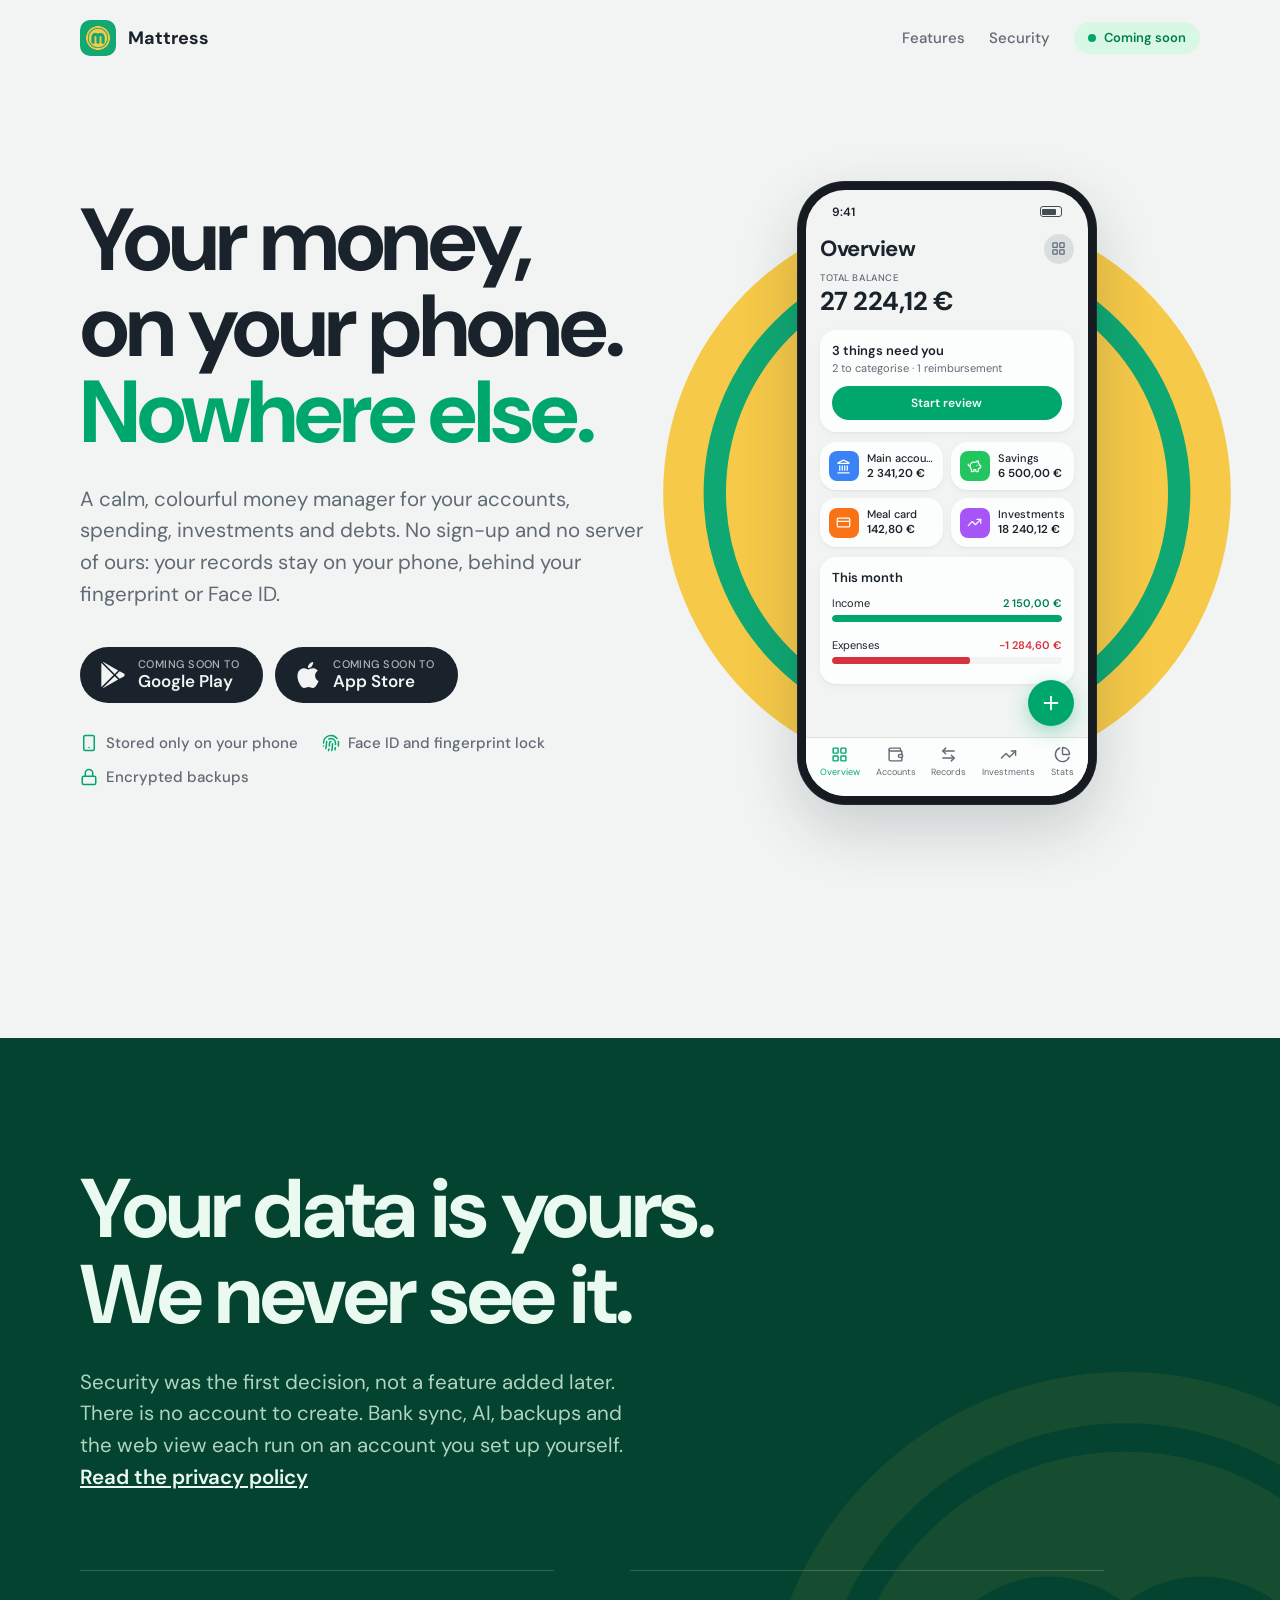
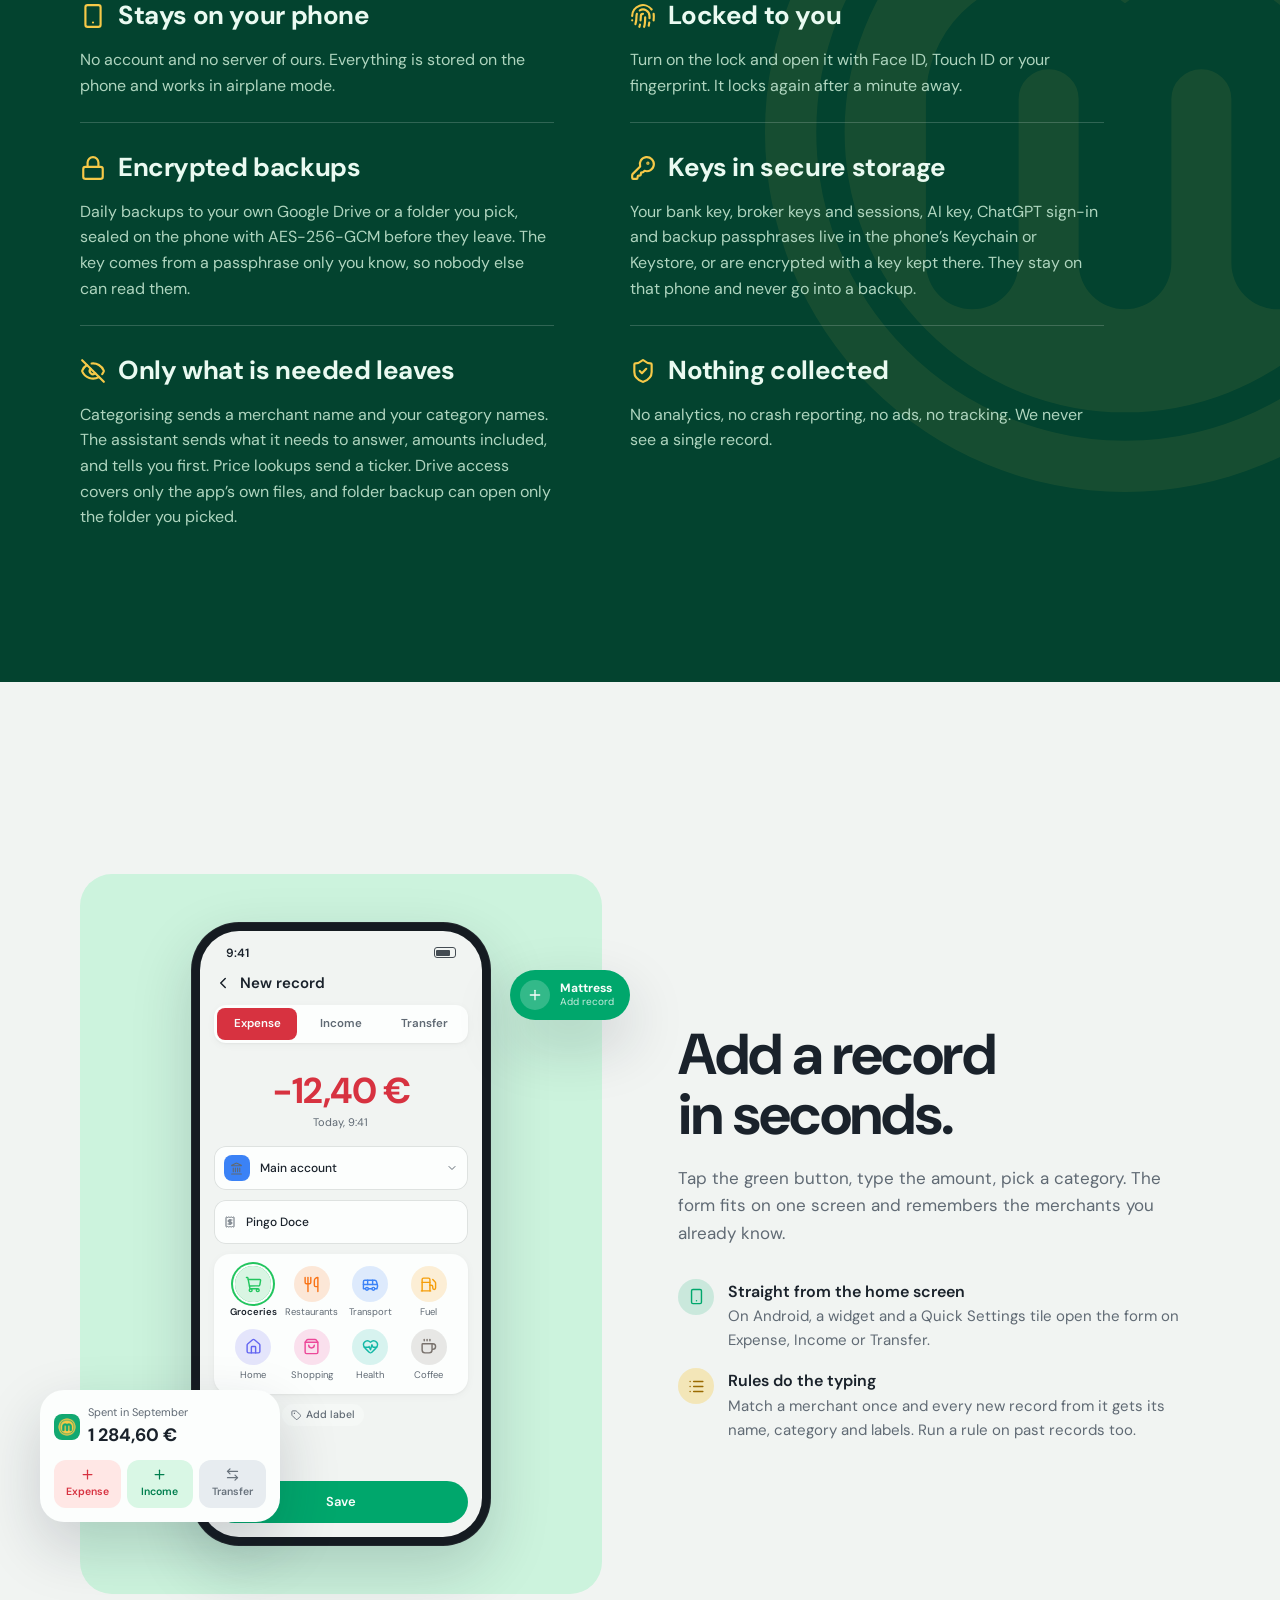
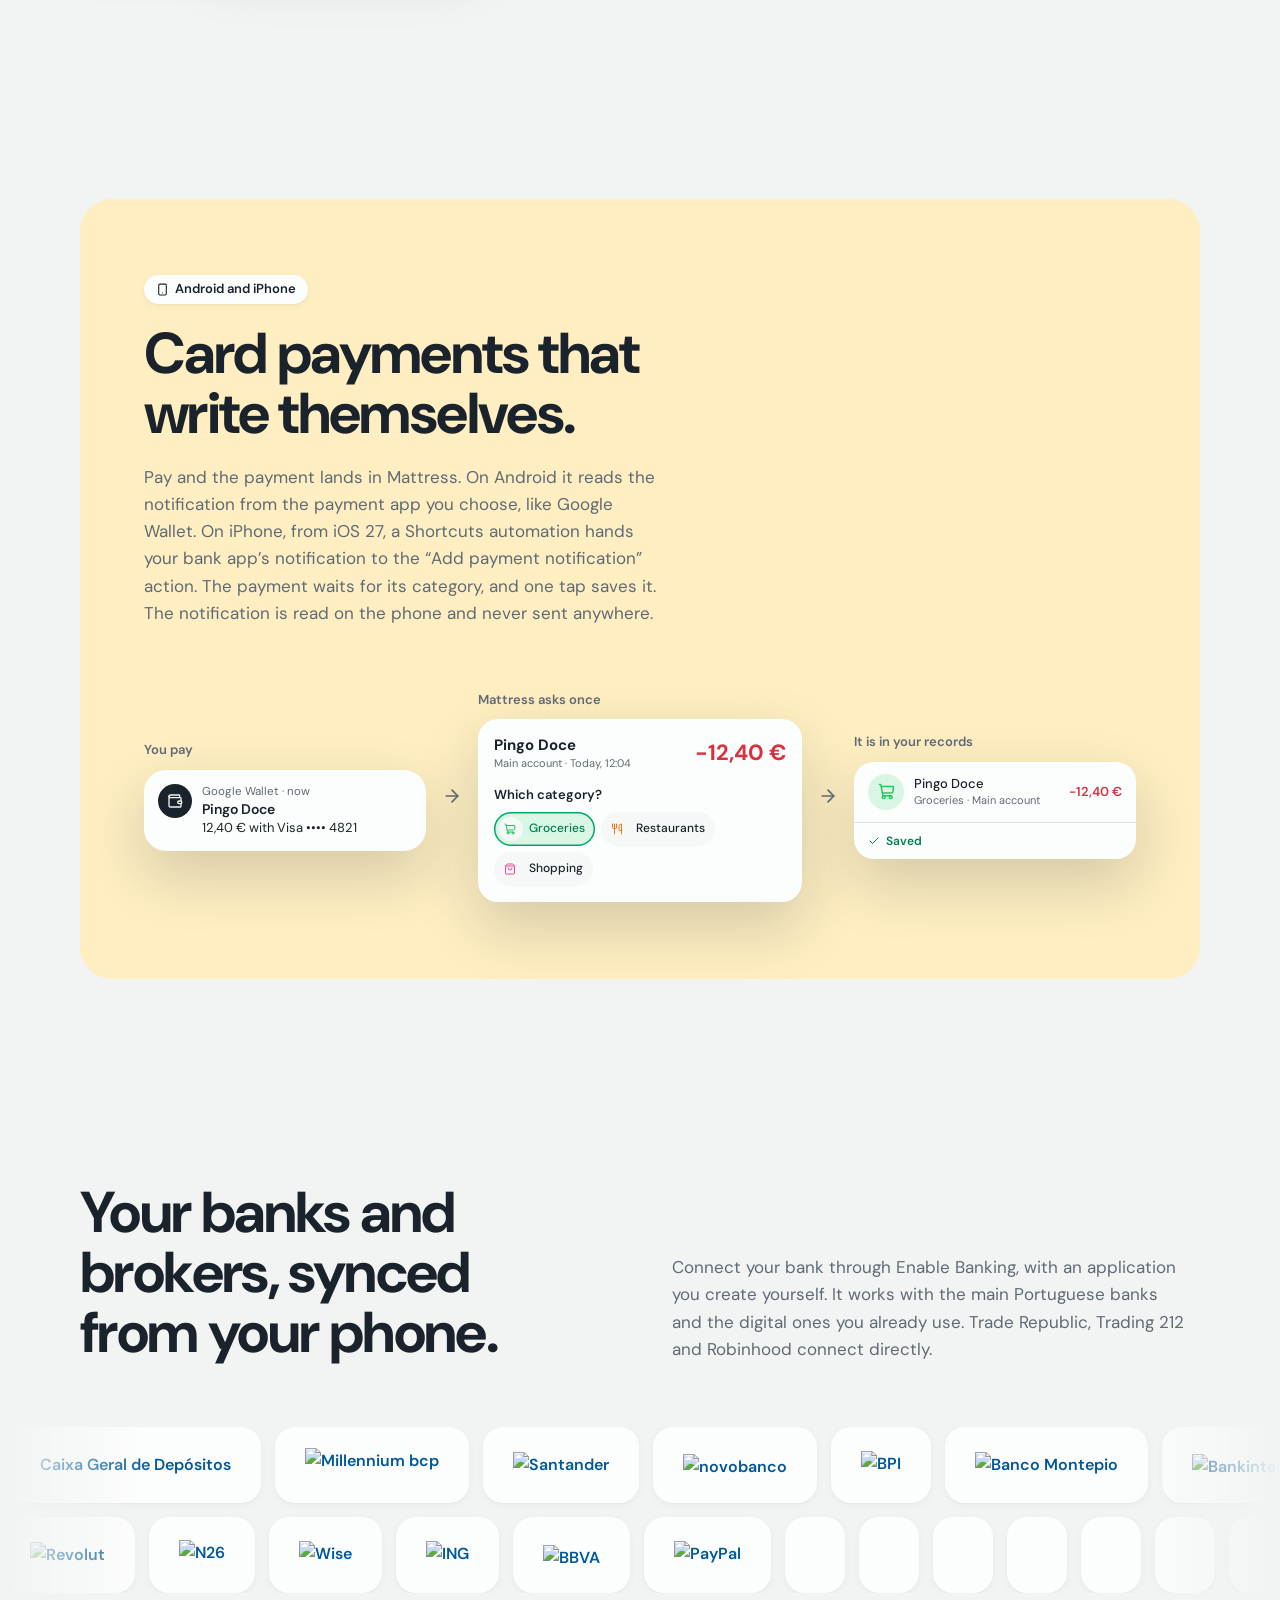
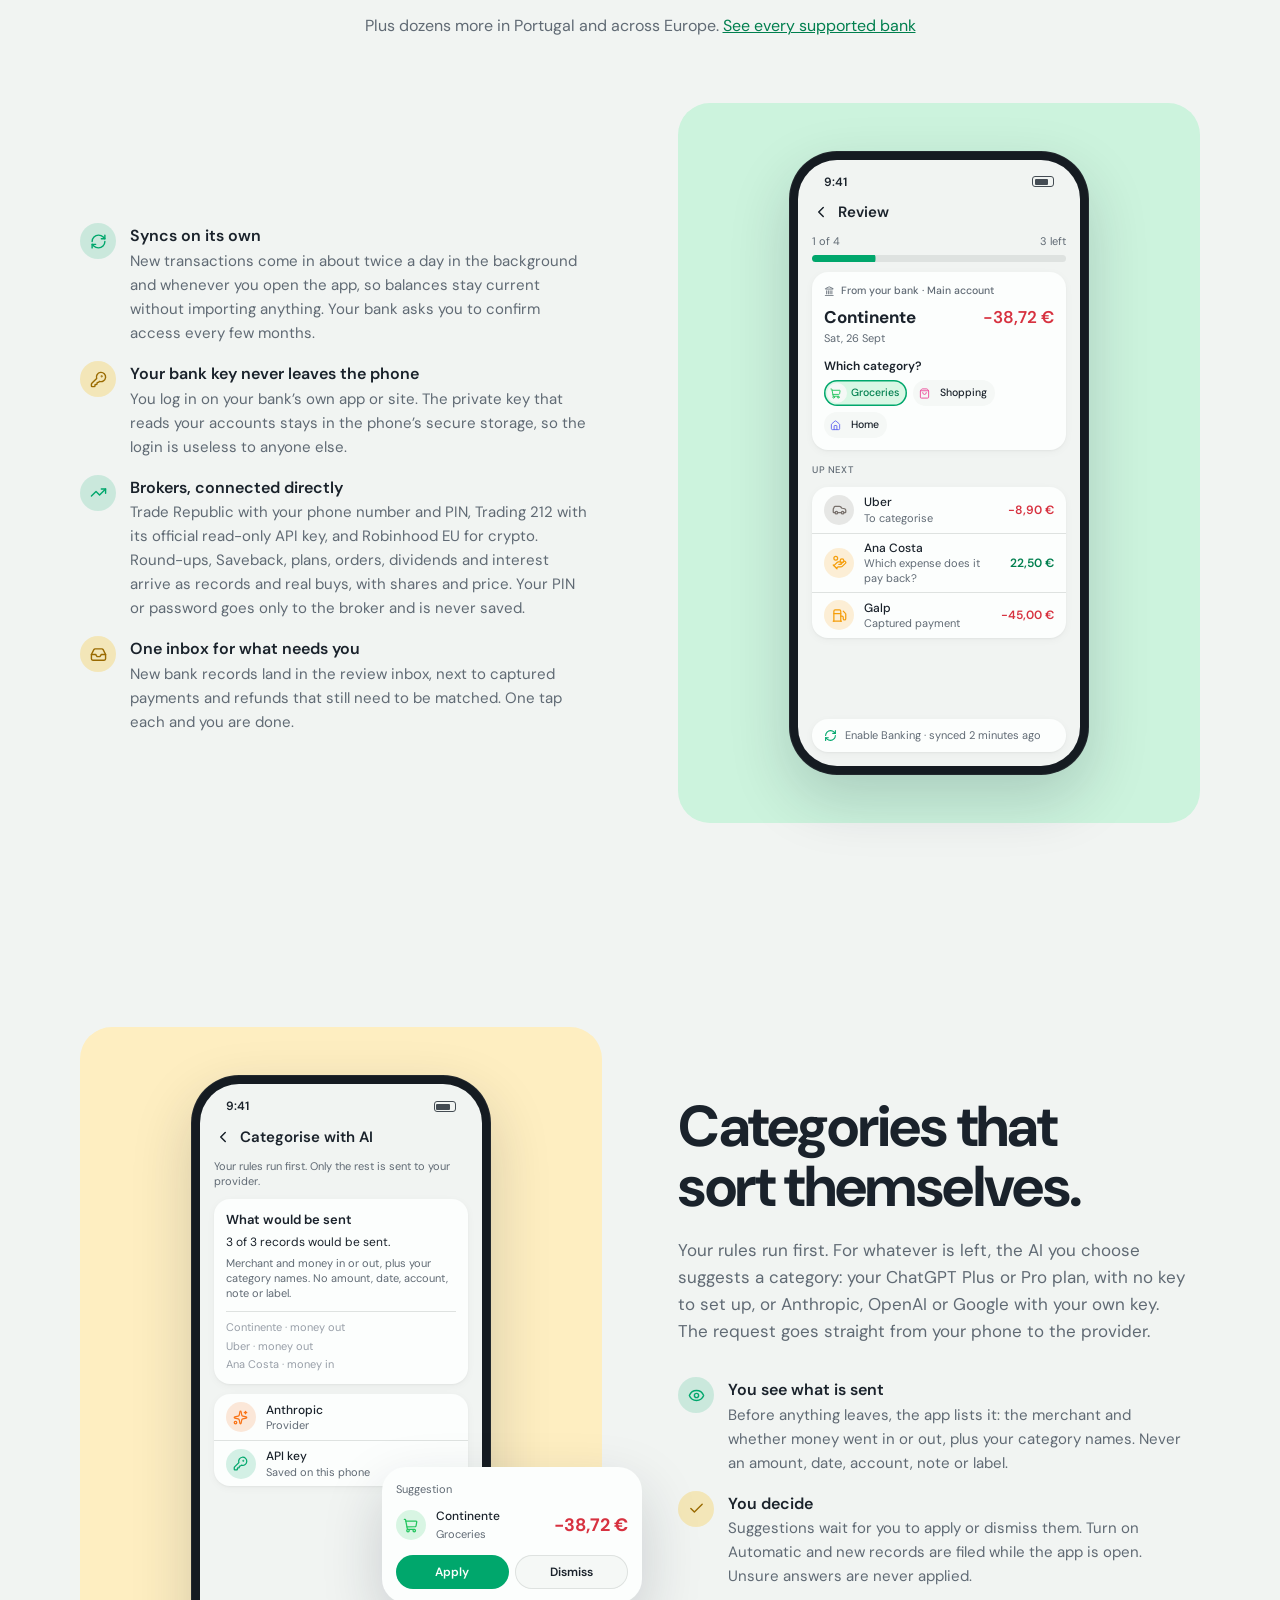
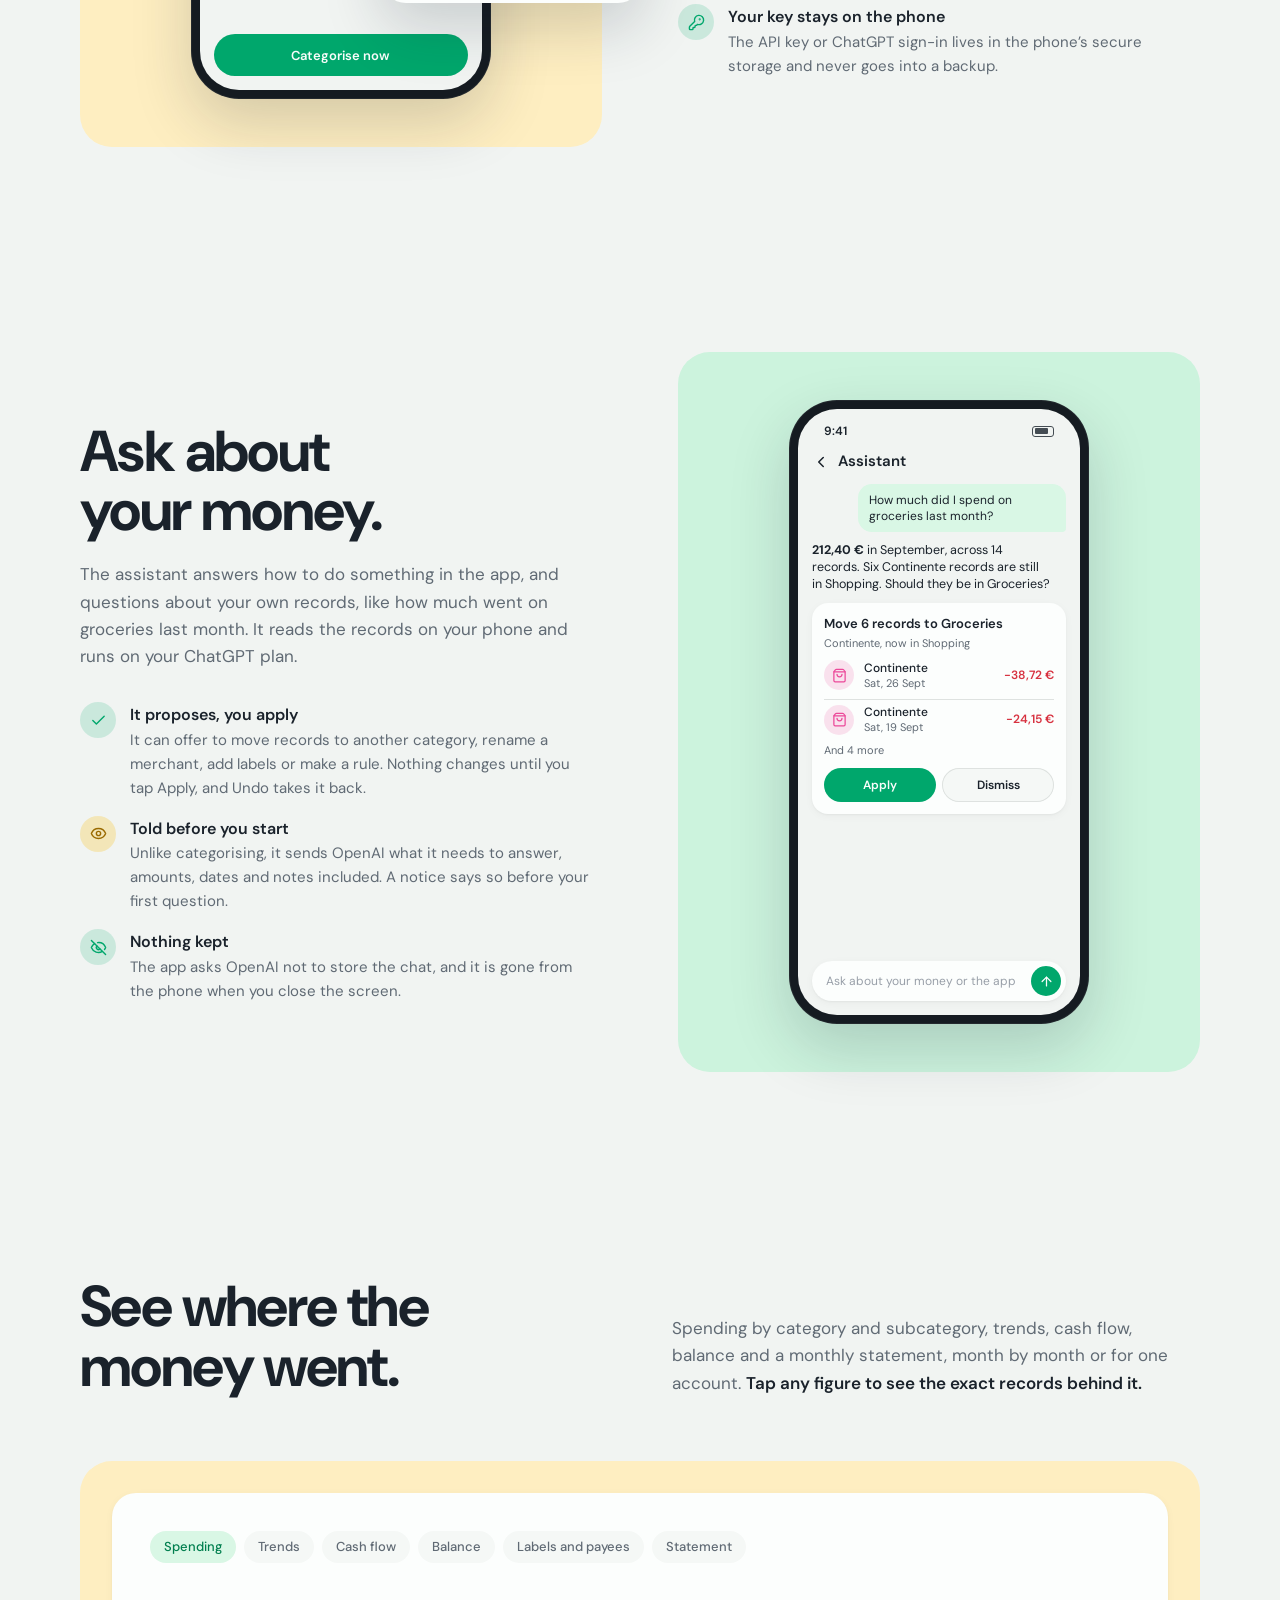
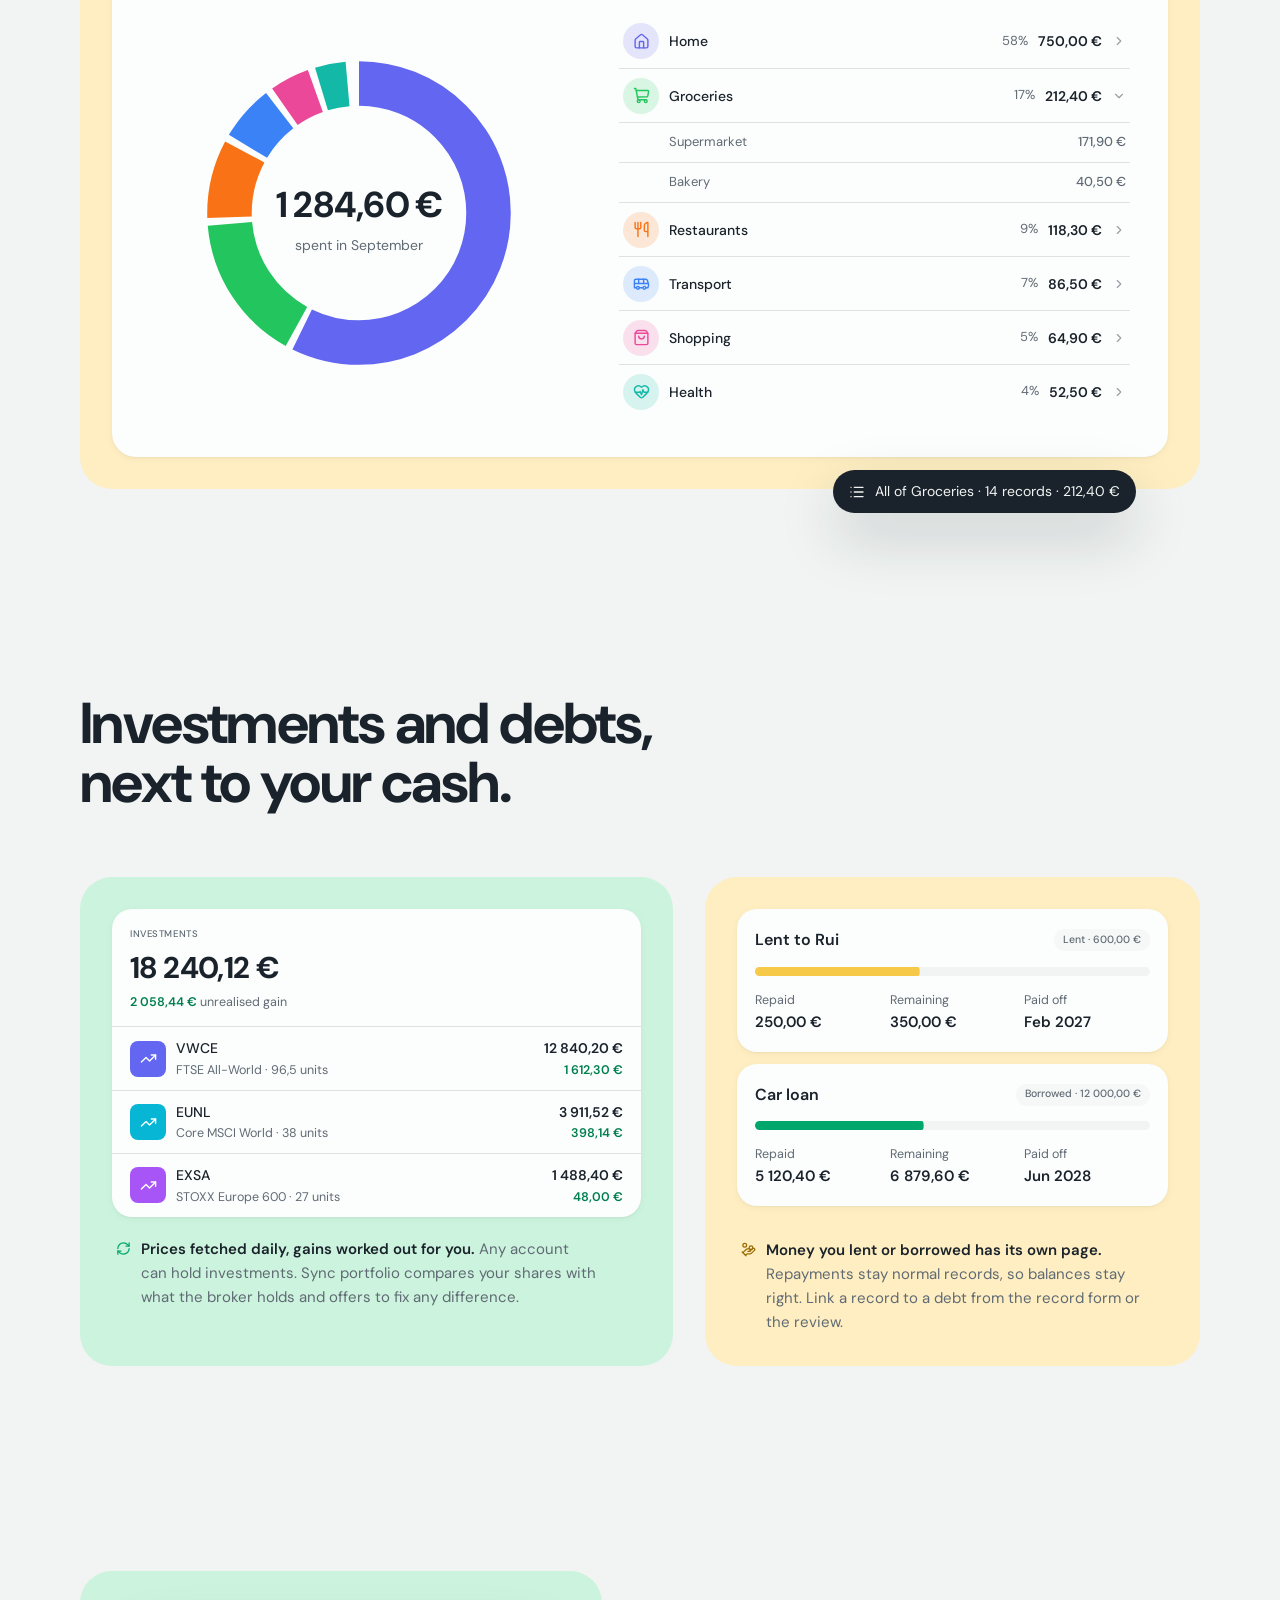
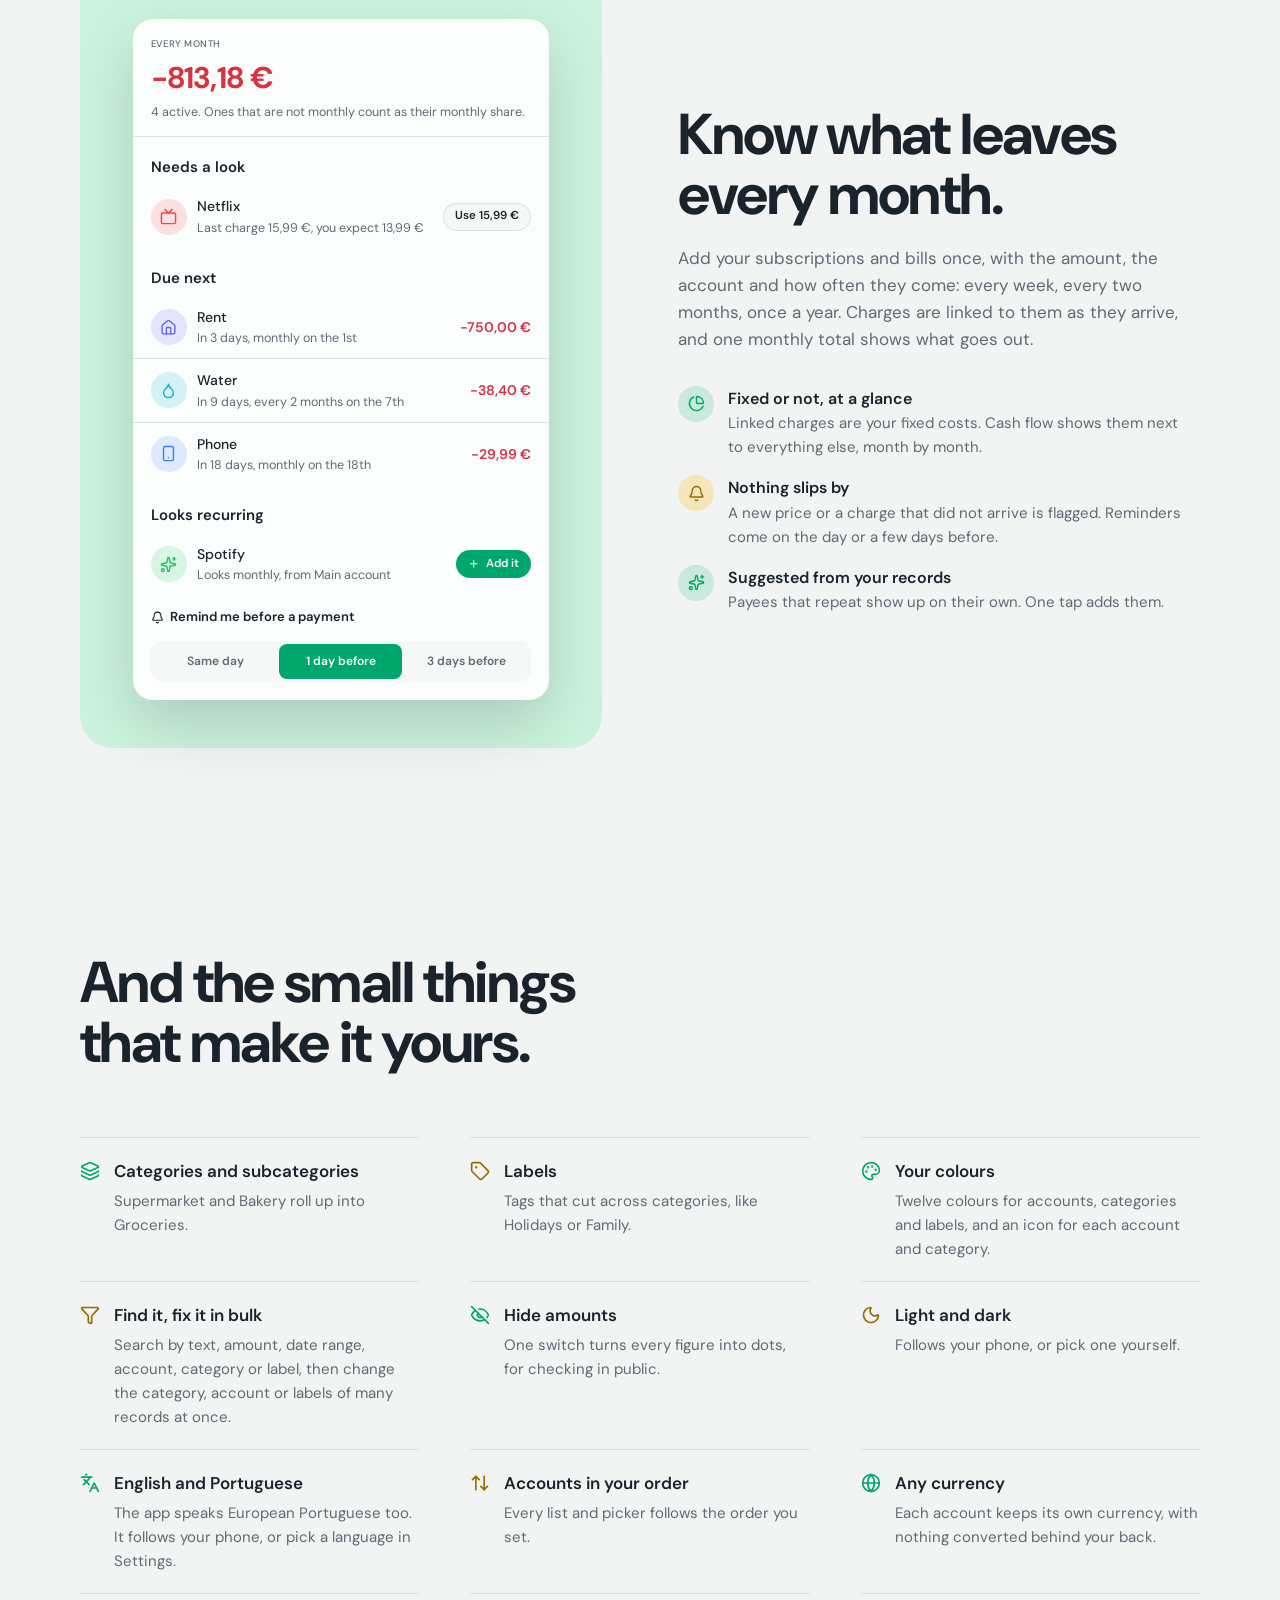
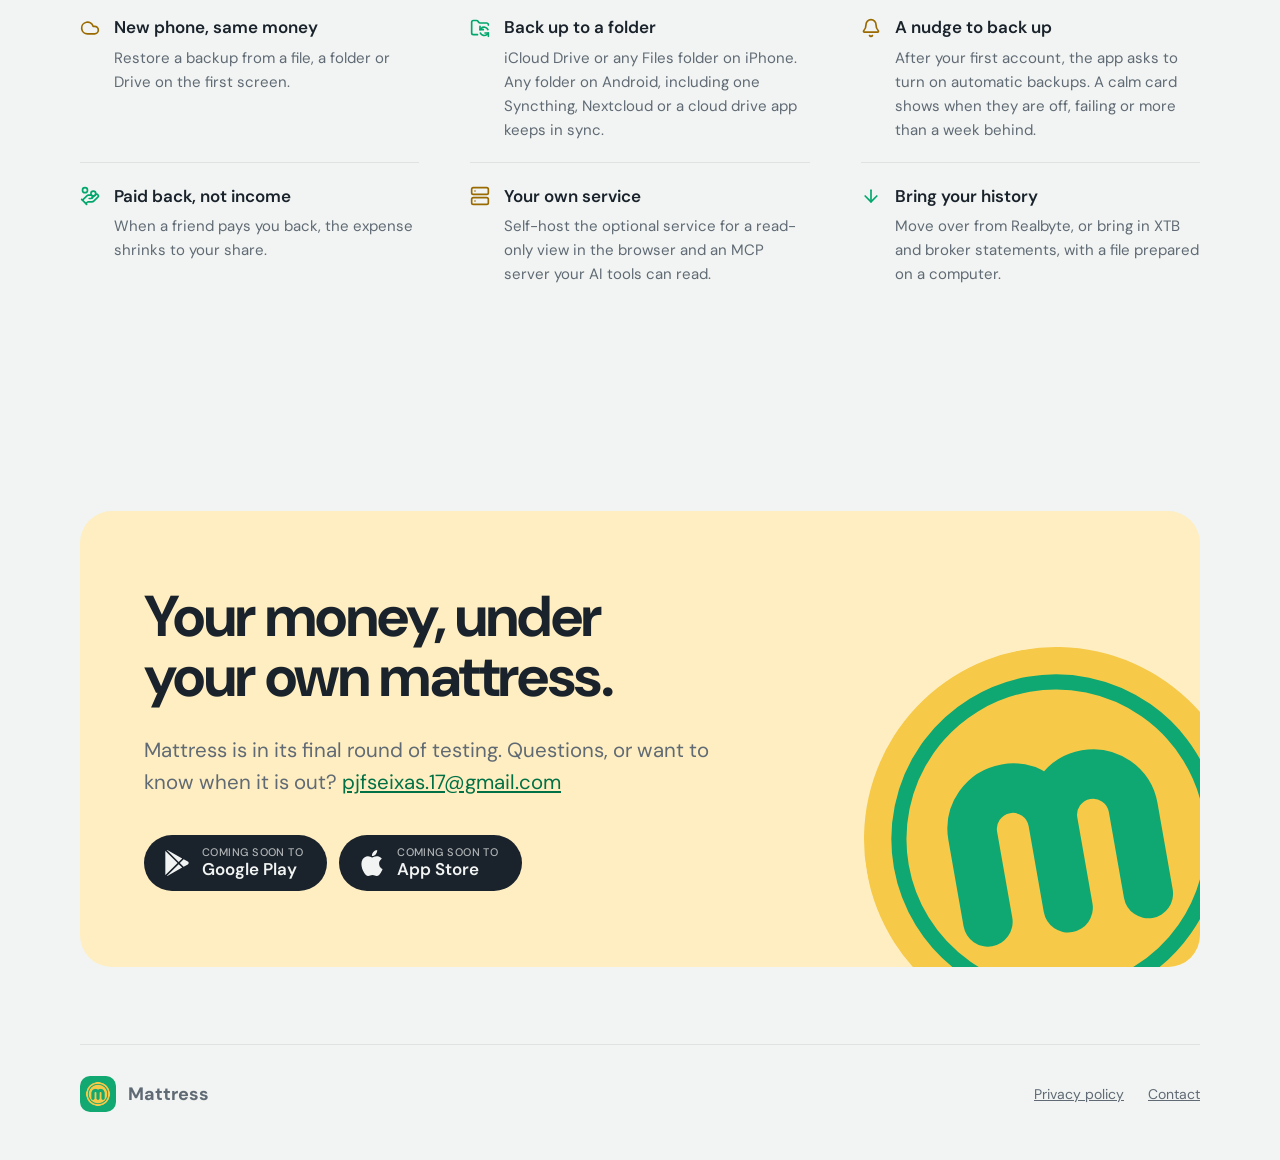
==== index.html @ 822a78e6 "feat: move the site URLs to getmattress.app The site now lives on its own domain, set in CNAME on ma" ====
<!doctype html>
<html lang="en">
  <head>
    <meta charset="utf-8" />
    <meta name="viewport" content="width=device-width, initial-scale=1" />
    <title>Mattress: Private Money Manager</title>
    <meta
      name="description"
      content="Mattress: Private Money Manager for privacy-minded power users. No server of ours, no analytics, no crash reporting, and it works with no network. Bring your own bank sync, AI and backup accounts."
    />
    <meta property="og:title" content="Mattress: Private Money Manager" />
    <meta
      property="og:description"
      content="Your money, on your phone. Nowhere else."
    />
    <meta property="og:image" content="https://getmattress.app/icon.png" />
    <meta
      name="theme-color"
      content="#f1f4f2"
      media="(prefers-color-scheme: light)"
    />
    <meta
      name="theme-color"
      content="#0c1014"
      media="(prefers-color-scheme: dark)"
    />
    <link rel="icon" href="favicon.svg" type="image/svg+xml" />
    <link rel="preconnect" href="https://fonts.googleapis.com" />
    <link rel="preconnect" href="https://fonts.gstatic.com" crossorigin />
    <link
      rel="stylesheet"
      href="https://fonts.googleapis.com/css2?family=DM+Sans:opsz,wght@9..40,400..700&display=swap"
    />
    <link rel="stylesheet" href="styles.css" />
    <script>
      document.documentElement.classList.add("js");
    </script>
  </head>
  <body>
    <svg width="0" height="0" style="position: absolute" aria-hidden="true">
      <symbol id="i-plus" viewBox="0 0 24 24">
        <path d="M5 12h14" />
        <path d="M12 5v14" />
      </symbol>
      <symbol id="i-wallet" viewBox="0 0 24 24">
        <path
          d="M19 7V4a1 1 0 0 0-1-1H5a2 2 0 0 0 0 4h15a1 1 0 0 1 1 1v4h-3a2 2 0 0 0 0 4h3a1 1 0 0 0 1-1v-2a1 1 0 0 0-1-1"
        />
        <path d="M3 5v14a2 2 0 0 0 2 2h15a1 1 0 0 0 1-1v-4" />
      </symbol>
      <symbol id="i-piggy-bank" viewBox="0 0 24 24">
        <path
          d="M11 17h3v2a1 1 0 0 0 1 1h2a1 1 0 0 0 1-1v-3a3.16 3.16 0 0 0 2-2h1a1 1 0 0 0 1-1v-2a1 1 0 0 0-1-1h-1a5 5 0 0 0-2-4V3a4 4 0 0 0-3.2 1.6l-.3.4H11a6 6 0 0 0-6 6v1a5 5 0 0 0 2 4v3a1 1 0 0 0 1 1h2a1 1 0 0 0 1-1z"
        />
        <path d="M16 10h.01" />
        <path d="M2 8v1a2 2 0 0 0 2 2h1" />
      </symbol>
      <symbol id="i-credit-card" viewBox="0 0 24 24">
        <rect width="20" height="14" x="2" y="5" rx="2" />
        <line x1="2" x2="22" y1="10" y2="10" />
      </symbol>
      <symbol id="i-trending-up" viewBox="0 0 24 24">
        <path d="M16 7h6v6" />
        <path d="m22 7-8.5 8.5-5-5L2 17" />
      </symbol>
      <symbol id="i-landmark" viewBox="0 0 24 24">
        <path d="M10 18v-7" />
        <path
          d="M11.119 2.205a2 2 0 0 1 1.762 0l7.84 3.846A.5.5 0 0 1 20.5 7h-17a.5.5 0 0 1-.22-.949z"
        />
        <path d="M14 18v-7" />
        <path d="M18 18v-7" />
        <path d="M3 22h18" />
        <path d="M6 18v-7" />
      </symbol>
      <symbol id="i-hand-coins" viewBox="0 0 24 24">
        <path d="M11 15h2a2 2 0 1 0 0-4h-3c-.6 0-1.1.2-1.4.6L3 17" />
        <path
          d="m7 21 1.6-1.4c.3-.4.8-.6 1.4-.6h4c1.1 0 2.1-.4 2.8-1.2l4.6-4.4a2 2 0 0 0-2.75-2.91l-4.2 3.9"
        />
        <path d="m2 16 6 6" />
        <circle cx="16" cy="9" r="2.9" />
        <circle cx="6" cy="5" r="3" />
      </symbol>
      <symbol id="i-shopping-cart" viewBox="0 0 24 24">
        <path
          d="m2.05 2.05 1.099-.028a1 1 0 0 1 1.008.815l2.69 14.347A1 1 0 0 0 7.83 18H18"
        />
        <path
          d="M4.563 5h16.435a1 1 0 0 1 .981 1.204l-1.026 6.226A2 2 0 0 1 18.962 14H6.25"
        />
        <circle cx="18" cy="20" r="2" />
        <circle cx="8" cy="20" r="2" />
      </symbol>
      <symbol id="i-utensils" viewBox="0 0 24 24">
        <path d="M3 2v7c0 1.1.9 2 2 2h4a2 2 0 0 0 2-2V2" />
        <path d="M7 2v20" />
        <path d="M21 15V2a5 5 0 0 0-5 5v6c0 1.1.9 2 2 2h3Zm0 0v7" />
      </symbol>
      <symbol id="i-car" viewBox="0 0 24 24">
        <path
          d="M19 17h2c.6 0 1-.4 1-1v-3c0-.9-.7-1.7-1.5-1.9C18.7 10.6 16 10 16 10s-1.3-1.4-2.2-2.3c-.5-.4-1.1-.7-1.8-.7H5c-.6 0-1.1.4-1.4.9l-1.4 2.9A3.7 3.7 0 0 0 2 12v4c0 .6.4 1 1 1h2"
        />
        <circle cx="7" cy="17" r="2" />
        <path d="M9 17h6" />
        <circle cx="17" cy="17" r="2" />
      </symbol>
      <symbol id="i-fuel" viewBox="0 0 24 24">
        <path
          d="M14 13h2a2 2 0 0 1 2 2v2a2 2 0 0 0 4 0v-6.998a2 2 0 0 0-.59-1.42L18 5"
        />
        <path d="M14 21V5a2 2 0 0 0-2-2H5a2 2 0 0 0-2 2v16" />
        <path d="M2 21h13" />
        <path d="M3 9h11" />
      </symbol>
      <symbol id="i-house" viewBox="0 0 24 24">
        <path d="M15 21v-8a1 1 0 0 0-1-1h-4a1 1 0 0 0-1 1v8" />
        <path
          d="M3 10a2 2 0 0 1 .709-1.528l7-6a2 2 0 0 1 2.582 0l7 6A2 2 0 0 1 21 10v9a2 2 0 0 1-2 2H5a2 2 0 0 1-2-2z"
        />
      </symbol>
      <symbol id="i-shopping-bag" viewBox="0 0 24 24">
        <path d="M16 10a4 4 0 0 1-8 0" />
        <path d="M3.103 6.034h17.794" />
        <path
          d="M3.4 5.467a2 2 0 0 0-.4 1.2V20a2 2 0 0 0 2 2h14a2 2 0 0 0 2-2V6.667a2 2 0 0 0-.4-1.2l-2-2.667A2 2 0 0 0 17 2H7a2 2 0 0 0-1.6.8z"
        />
      </symbol>
      <symbol id="i-heart-pulse" viewBox="0 0 24 24">
        <path
          d="M2 9.5a5.5 5.5 0 0 1 9.591-3.676.56.56 0 0 0 .818 0A5.49 5.49 0 0 1 22 9.5c0 2.29-1.5 4-3 5.5l-5.492 5.313a2 2 0 0 1-3 .019L5 15c-1.5-1.5-3-3.2-3-5.5"
        />
        <path d="M3.22 13H9.5l.5-1 2 4.5 2-7 1.5 3.5h5.27" />
      </symbol>
      <symbol id="i-arrow-left-right" viewBox="0 0 24 24">
        <path d="M8 3 4 7l4 4" />
        <path d="M4 7h16" />
        <path d="m16 21 4-4-4-4" />
        <path d="M20 17H4" />
      </symbol>
      <symbol id="i-bell" viewBox="0 0 24 24">
        <path d="M10.268 21a2 2 0 0 0 3.464 0" />
        <path
          d="M3.262 15.326A1 1 0 0 0 4 17h16a1 1 0 0 0 .74-1.673C19.41 13.956 18 12.499 18 8A6 6 0 0 0 6 8c0 4.499-1.411 5.956-2.738 7.326"
        />
      </symbol>
      <symbol id="i-sparkles" viewBox="0 0 24 24">
        <path
          d="M11.017 2.814a1 1 0 0 1 1.966 0l1.051 5.558a2 2 0 0 0 1.594 1.594l5.558 1.051a1 1 0 0 1 0 1.966l-5.558 1.051a2 2 0 0 0-1.594 1.594l-1.051 5.558a1 1 0 0 1-1.966 0l-1.051-5.558a2 2 0 0 0-1.594-1.594l-5.558-1.051a1 1 0 0 1 0-1.966l5.558-1.051a2 2 0 0 0 1.594-1.594z"
        />
        <path d="M20 2v4" />
        <path d="M22 4h-4" />
        <circle cx="4" cy="20" r="2" />
      </symbol>
      <symbol id="i-droplet" viewBox="0 0 24 24">
        <path
          d="M12 22a7 7 0 0 0 7-7c0-2-1-3.9-3-5.5s-3.5-4-4-6.5c-.5 2.5-2 4.9-4 6.5C6 11.1 5 13 5 15a7 7 0 0 0 7 7z"
        />
      </symbol>
      <symbol id="i-tv" viewBox="0 0 24 24">
        <path d="m17 2-5 5-5-5" />
        <rect width="20" height="15" x="2" y="7" rx="2" />
      </symbol>
      <symbol id="i-smartphone" viewBox="0 0 24 24">
        <rect width="14" height="20" x="5" y="2" rx="2" ry="2" />
        <path d="M12 18h.01" />
      </symbol>
      <symbol id="i-eye-off" viewBox="0 0 24 24">
        <path
          d="M10.733 5.076a10.744 10.744 0 0 1 11.205 6.575 1 1 0 0 1 0 .696 10.747 10.747 0 0 1-1.444 2.49"
        />
        <path d="M14.084 14.158a3 3 0 0 1-4.242-4.242" />
        <path
          d="M17.479 17.499a10.75 10.75 0 0 1-15.417-5.151 1 1 0 0 1 0-.696 10.75 10.75 0 0 1 4.446-5.143"
        />
        <path d="m2 2 20 20" />
      </symbol>
      <symbol id="i-moon" viewBox="0 0 24 24">
        <path
          d="M20.985 12.486a9 9 0 1 1-9.473-9.472c.405-.022.617.46.402.803a6 6 0 0 0 8.268 8.268c.344-.215.825-.004.803.401"
        />
      </symbol>
      <symbol id="i-tag" viewBox="0 0 24 24">
        <path
          d="M12.586 2.586A2 2 0 0 0 11.172 2H4a2 2 0 0 0-2 2v7.172a2 2 0 0 0 .586 1.414l8.704 8.704a2.426 2.426 0 0 0 3.42 0l6.58-6.58a2.426 2.426 0 0 0 0-3.42z"
        />
        <circle cx="7.5" cy="7.5" r=".5" fill="currentColor" />
      </symbol>
      <symbol id="i-layers" viewBox="0 0 24 24">
        <path
          d="M12.83 2.18a2 2 0 0 0-1.66 0L2.6 6.08a1 1 0 0 0 0 1.83l8.58 3.91a2 2 0 0 0 1.66 0l8.58-3.9a1 1 0 0 0 0-1.83z"
        />
        <path
          d="M2 12a1 1 0 0 0 .58.91l8.6 3.91a2 2 0 0 0 1.65 0l8.58-3.9A1 1 0 0 0 22 12"
        />
        <path
          d="M2 17a1 1 0 0 0 .58.91l8.6 3.91a2 2 0 0 0 1.65 0l8.58-3.9A1 1 0 0 0 22 17"
        />
      </symbol>
      <symbol id="i-palette" viewBox="0 0 24 24">
        <path
          d="M12 22a1 1 0 0 1 0-20 10 9 0 0 1 10 9 5 5 0 0 1-5 5h-2.25a1.75 1.75 0 0 0-1.4 2.8l.3.4a1.75 1.75 0 0 1-1.4 2.8z"
        />
        <circle cx="13.5" cy="6.5" r=".5" fill="currentColor" />
        <circle cx="17.5" cy="10.5" r=".5" fill="currentColor" />
        <circle cx="6.5" cy="12.5" r=".5" fill="currentColor" />
        <circle cx="8.5" cy="7.5" r=".5" fill="currentColor" />
      </symbol>
      <symbol id="i-funnel" viewBox="0 0 24 24">
        <path
          d="M10 20a1 1 0 0 0 .553.895l2 1A1 1 0 0 0 14 21v-7a2 2 0 0 1 .517-1.341L21.74 4.67A1 1 0 0 0 21 3H3a1 1 0 0 0-.742 1.67l7.225 7.989A2 2 0 0 1 10 14z"
        />
      </symbol>
      <symbol id="i-arrow-up-down" viewBox="0 0 24 24">
        <path d="m21 16-4 4-4-4" />
        <path d="M17 20V4" />
        <path d="m3 8 4-4 4 4" />
        <path d="M7 4v16" />
      </symbol>
      <symbol id="i-cloud" viewBox="0 0 24 24">
        <path d="M17.5 19H9a7 7 0 1 1 6.71-9h1.79a4.5 4.5 0 1 1 0 9Z" />
      </symbol>
      <symbol id="i-lock" viewBox="0 0 24 24">
        <rect width="18" height="11" x="3" y="11" rx="2" ry="2" />
        <path d="M7 11V7a5 5 0 0 1 10 0v4" />
      </symbol>
      <symbol id="i-server" viewBox="0 0 24 24">
        <rect width="20" height="8" x="2" y="2" rx="2" ry="2" />
        <rect width="20" height="8" x="2" y="14" rx="2" ry="2" />
        <line x1="6" x2="6.01" y1="6" y2="6" />
        <line x1="6" x2="6.01" y1="18" y2="18" />
      </symbol>
      <symbol id="i-chart-pie" viewBox="0 0 24 24">
        <path
          d="M21 12c.552 0 1.005-.449.95-.998a10 10 0 0 0-8.953-8.951c-.55-.055-.998.398-.998.95v8a1 1 0 0 0 1 1z"
        />
        <path d="M21.21 15.89A10 10 0 1 1 8 2.83" />
      </symbol>
      <symbol id="i-chevron-right" viewBox="0 0 24 24">
        <path d="m9 18 6-6-6-6" />
      </symbol>
      <symbol id="i-check" viewBox="0 0 24 24">
        <path d="M20 6 9 17l-5-5" />
      </symbol>
      <symbol id="i-layout-grid" viewBox="0 0 24 24">
        <rect width="7" height="7" x="3" y="3" rx="1" />
        <rect width="7" height="7" x="14" y="3" rx="1" />
        <rect width="7" height="7" x="14" y="14" rx="1" />
        <rect width="7" height="7" x="3" y="14" rx="1" />
      </symbol>
      <symbol id="i-arrow-up" viewBox="0 0 24 24">
        <path d="m5 12 7-7 7 7" />
        <path d="M12 19V5" />
      </symbol>
      <symbol id="i-arrow-down" viewBox="0 0 24 24">
        <path d="M12 5v14" />
        <path d="m19 12-7 7-7-7" />
      </symbol>
      <symbol id="i-receipt" viewBox="0 0 24 24">
        <path d="M12 17V7" />
        <path d="M16 8h-6a2 2 0 0 0 0 4h4a2 2 0 0 1 0 4H8" />
        <path
          d="M4 3a1 1 0 0 1 1-1 1.3 1.3 0 0 1 .7.2l.933.6a1.3 1.3 0 0 0 1.4 0l.934-.6a1.3 1.3 0 0 1 1.4 0l.933.6a1.3 1.3 0 0 0 1.4 0l.933-.6a1.3 1.3 0 0 1 1.4 0l.934.6a1.3 1.3 0 0 0 1.4 0l.933-.6A1.3 1.3 0 0 1 19 2a1 1 0 0 1 1 1v18a1 1 0 0 1-1 1 1.3 1.3 0 0 1-.7-.2l-.933-.6a1.3 1.3 0 0 0-1.4 0l-.934.6a1.3 1.3 0 0 1-1.4 0l-.933-.6a1.3 1.3 0 0 0-1.4 0l-.933.6a1.3 1.3 0 0 1-1.4 0l-.934-.6a1.3 1.3 0 0 0-1.4 0l-.933.6a1.3 1.3 0 0 1-.7.2 1 1 0 0 1-1-1z"
        />
      </symbol>
      <symbol id="i-coffee" viewBox="0 0 24 24">
        <path d="M10 2v2" />
        <path d="M14 2v2" />
        <path
          d="M16 8a1 1 0 0 1 1 1v8a4 4 0 0 1-4 4H7a4 4 0 0 1-4-4V9a1 1 0 0 1 1-1h14a4 4 0 1 1 0 8h-1"
        />
        <path d="M6 2v2" />
      </symbol>
      <symbol id="i-bus" viewBox="0 0 24 24">
        <path d="M8 6v6" />
        <path d="M15 6v6" />
        <path d="M2 12h19.6" />
        <path
          d="M18 18h3s.5-1.7.8-2.8c.1-.4.2-.8.2-1.2 0-.4-.1-.8-.2-1.2l-1.4-5C20.1 6.8 19.1 6 18 6H4a2 2 0 0 0-2 2v10h3"
        />
        <circle cx="7" cy="18" r="2" />
        <path d="M9 18h5" />
        <circle cx="16" cy="18" r="2" />
      </symbol>
      <symbol id="i-chevron-left" viewBox="0 0 24 24">
        <path d="m15 18-6-6 6-6" />
      </symbol>
      <symbol id="i-chevron-down" viewBox="0 0 24 24">
        <path d="m6 9 6 6 6-6" />
      </symbol>
      <symbol id="i-refresh-cw" viewBox="0 0 24 24">
        <path d="M3 12a9 9 0 0 1 9-9 9.75 9.75 0 0 1 6.74 2.74L21 8" />
        <path d="M21 3v5h-5" />
        <path d="M21 12a9 9 0 0 1-9 9 9.75 9.75 0 0 1-6.74-2.74L3 16" />
        <path d="M8 16H3v5" />
      </symbol>
      <symbol id="i-shield-check" viewBox="0 0 24 24">
        <path
          d="M20 13c0 5-3.5 7.5-7.66 8.95a1 1 0 0 1-.67-.01C7.5 20.5 4 18 4 13V6a1 1 0 0 1 1-1c2 0 4.5-1.2 6.24-2.72a1.17 1.17 0 0 1 1.52 0C14.51 3.81 17 5 19 5a1 1 0 0 1 1 1z"
        />
        <path d="m9 12 2 2 4-4" />
      </symbol>
      <symbol id="i-list" viewBox="0 0 24 24">
        <path d="M3 5h.01" />
        <path d="M3 12h.01" />
        <path d="M3 19h.01" />
        <path d="M8 5h13" />
        <path d="M8 12h13" />
        <path d="M8 19h13" />
      </symbol>
      <symbol id="i-languages" viewBox="0 0 24 24">
        <path d="m5 8 6 6" />
        <path d="m4 14 6-6 2-3" />
        <path d="M2 5h12" />
        <path d="M7 2h1" />
        <path d="m22 22-5-10-5 10" />
        <path d="M14 18h6" />
      </symbol>
      <symbol id="i-folder-sync" viewBox="0 0 24 24">
        <path
          d="M9 20H4a2 2 0 0 1-2-2V5a2 2 0 0 1 2-2h3.9a2 2 0 0 1 1.69.9l.81 1.2a2 2 0 0 0 1.67.9H20a2 2 0 0 1 2 2v.5"
        />
        <path d="M12 10v4h4" />
        <path d="m12 14 1.535-1.605a5 5 0 0 1 8 1.5" />
        <path d="M22 22v-4h-4" />
        <path d="m22 18-1.535 1.605a5 5 0 0 1-8-1.5" />
      </symbol>
      <symbol id="i-globe" viewBox="0 0 24 24">
        <circle cx="12" cy="12" r="10" />
        <path d="M12 2a14.5 14.5 0 0 0 0 20 14.5 14.5 0 0 0 0-20" />
        <path d="M2 12h20" />
      </symbol>
      <symbol id="i-fingerprint-pattern" viewBox="0 0 24 24">
        <path d="M12 10a2 2 0 0 0-2 2c0 1.02-.1 2.51-.26 4" />
        <path d="M14 13.12c0 2.38 0 6.38-1 8.88" />
        <path d="M17.29 21.02c.12-.6.43-2.3.5-3.02" />
        <path d="M2 12a10 10 0 0 1 18-6" />
        <path d="M2 16h.01" />
        <path d="M21.8 16c.2-2 .131-5.354 0-6" />
        <path d="M5 19.5C5.5 18 6 15 6 12a6 6 0 0 1 .34-2" />
        <path d="M8.65 22c.21-.66.45-1.32.57-2" />
        <path d="M9 6.8a6 6 0 0 1 9 5.2v2" />
      </symbol>
      <symbol id="i-key-round" viewBox="0 0 24 24">
        <path
          d="M2.586 17.414A2 2 0 0 0 2 18.828V21a1 1 0 0 0 1 1h3a1 1 0 0 0 1-1v-1a1 1 0 0 1 1-1h1a1 1 0 0 0 1-1v-1a1 1 0 0 1 1-1h.172a2 2 0 0 0 1.414-.586l.814-.814a6.5 6.5 0 1 0-4-4z"
        />
        <circle cx="16.5" cy="7.5" r=".5" fill="currentColor" />
      </symbol>
      <symbol id="i-apple" viewBox="0 0 24 24">
        <path
          d="M12.152 6.896c-.948 0-2.415-1.078-3.96-1.04-2.04.027-3.91 1.183-4.961 3.014-2.117 3.675-.546 9.103 1.519 12.09 1.013 1.454 2.208 3.09 3.792 3.039 1.52-.065 2.09-.987 3.935-.987 1.831 0 2.35.987 3.96.948 1.637-.026 2.676-1.48 3.676-2.948 1.156-1.688 1.636-3.325 1.662-3.415-.039-.013-3.182-1.221-3.22-4.857-.026-3.04 2.48-4.494 2.597-4.559-1.429-2.09-3.623-2.324-4.39-2.376-2-.156-3.675 1.09-4.61 1.09zM15.53 3.83c.843-1.012 1.4-2.427 1.245-3.83-1.207.052-2.662.805-3.532 1.818-.78.896-1.454 2.338-1.273 3.714 1.338.104 2.715-.688 3.559-1.701"
        />
      </symbol>
      <symbol id="i-googleplay" viewBox="0 0 24 24">
        <path
          d="M22.018 13.298l-3.919 2.218-3.515-3.493 3.543-3.521 3.891 2.202a1.49 1.49 0 0 1 0 2.594zM1.337.924a1.486 1.486 0 0 0-.112.568v21.017c0 .217.045.419.124.6l11.155-11.087L1.337.924zm12.207 10.065l3.258-3.238L3.45.195a1.466 1.466 0 0 0-.946-.179l11.04 10.973zm0 2.067l-11 10.933c.298.036.612-.016.906-.183l13.324-7.54-3.23-3.21z"
        />
      </symbol>
      <symbol id="i-eye" viewBox="0 0 24 24">
        <path
          d="M2.062 12.348a1 1 0 0 1 0-.696 10.75 10.75 0 0 1 19.876 0 1 1 0 0 1 0 .696 10.75 10.75 0 0 1-19.876 0"
        />
        <circle cx="12" cy="12" r="3" />
      </symbol>
      <symbol id="i-inbox" viewBox="0 0 24 24">
        <polyline points="22 12 16 12 14 15 10 15 8 12 2 12" />
        <path
          d="M5.45 5.11 2 12v6a2 2 0 0 0 2 2h16a2 2 0 0 0 2-2v-6l-3.45-6.89A2 2 0 0 0 16.76 4H7.24a2 2 0 0 0-1.79 1.11z"
        />
      </symbol>
    </svg>

    <header class="wrap topbar">
      <a class="brand" href="./"><img src="icon.png" alt="" />Mattress</a>
      <nav aria-label="Main">
        <a class="hide-sm" href="#features">Features</a>
        <a class="hide-sm" href="#security">Security</a>
        <span class="soon">Coming soon</span>
      </nav>
    </header>

    <main>
      <section class="wrap hero">
        <div class="reveal">
          <h1 class="display">
            Your money, on your phone. <span>Nowhere else.</span>
          </h1>
          <p class="lead">
            A calm, colourful money manager for your accounts, spending,
            investments and debts. No sign-up and no server of ours: your
            records stay on your phone, behind your fingerprint or Face ID.
          </p>
          <div class="stores" aria-label="App stores">
            <span class="store"
              ><svg class="logo" aria-hidden="true">
                <use href="#i-googleplay" /></svg
              ><span
                ><small>Coming soon to</small><b>Google Play</b></span
              ></span
            >
            <span class="store"
              ><svg class="logo" aria-hidden="true"><use href="#i-apple" /></svg
              ><span><small>Coming soon to</small><b>App Store</b></span></span
            >
          </div>
          <ul class="trust">
            <li>
              <svg class="i"><use href="#i-smartphone" /></svg>Stored only on
              your phone
            </li>
            <li>
              <svg class="i"><use href="#i-fingerprint-pattern" /></svg>Face ID
              and fingerprint lock
            </li>
            <li>
              <svg class="i"><use href="#i-lock" /></svg>Encrypted backups
            </li>
          </ul>
        </div>

        <div class="hero-visual">
          <svg class="coin" viewBox="0 0 100 100" aria-hidden="true">
            <circle class="coin-face" cx="50" cy="50" r="33" />
            <circle
              class="coin-ring"
              cx="50"
              cy="50"
              r="27"
              pathLength="360"
              transform="rotate(-90 50 50)"
            />
          </svg>

          <div
            class="phone reveal"
            style="--d: 200ms"
            role="img"
            aria-label="The Overview screen: total balance, four account tiles and this month's income and expenses"
          >
            <div class="screen" aria-hidden="true">
              <div class="status"><span>9:41</span><i></i></div>
              <div class="body">
                <div
                  style="
                    display: flex;
                    justify-content: space-between;
                    align-items: flex-start;
                  "
                >
                  <div>
                    <div class="h">Overview</div>
                    <div class="cap" style="margin-top: 8px">Total balance</div>
                    <div class="big">27 224,12 €</div>
                  </div>
                  <span class="cat" style="--c: var(--ink-muted)"
                    ><svg class="i"><use href="#i-layout-grid" /></svg
                  ></span>
                </div>

                <div class="surface pad">
                  <div class="st">3 things need you</div>
                  <div class="meta" style="margin: 2px 0 10px">
                    2 to categorise · 1 reimbursement
                  </div>
                  <div class="btn">Start review</div>
                </div>

                <div class="accounts">
                  <div class="surface">
                    <span class="acc" style="--c: #3b82f6"
                      ><svg class="i"><use href="#i-landmark" /></svg
                    ></span>
                    <div style="min-width: 0">
                      <div class="name">Main account</div>
                      <div class="amt">2 341,20 €</div>
                    </div>
                  </div>
                  <div class="surface">
                    <span class="acc" style="--c: #22c55e"
                      ><svg class="i"><use href="#i-piggy-bank" /></svg
                    ></span>
                    <div style="min-width: 0">
                      <div class="name">Savings</div>
                      <div class="amt">6 500,00 €</div>
                    </div>
                  </div>
                  <div class="surface">
                    <span class="acc" style="--c: #f97316"
                      ><svg class="i"><use href="#i-credit-card" /></svg
                    ></span>
                    <div style="min-width: 0">
                      <div class="name">Meal card</div>
                      <div class="amt">142,80 €</div>
                    </div>
                  </div>
                  <div class="surface">
                    <span class="acc" style="--c: #a855f7"
                      ><svg class="i"><use href="#i-trending-up" /></svg
                    ></span>
                    <div style="min-width: 0">
                      <div class="name">Investments</div>
                      <div class="amt">18 240,12 €</div>
                    </div>
                  </div>
                </div>

                <div class="surface pad">
                  <div class="st">This month</div>
                  <div class="flow">
                    <div style="display: block">
                      <div>
                        <span>Income</span
                        ><span class="amt in">2 150,00 €</span>
                      </div>
                      <div class="bar" style="--c: var(--primary); --v: 1">
                        <b></b>
                      </div>
                    </div>
                    <div style="display: block">
                      <div>
                        <span>Expenses</span
                        ><span class="amt out">−1 284,60 €</span>
                      </div>
                      <div class="bar" style="--c: var(--expense); --v: 0.6">
                        <b></b>
                      </div>
                    </div>
                  </div>
                </div>
              </div>
              <div class="fab">
                <svg class="i"><use href="#i-plus" /></svg>
              </div>
              <div class="tabbar">
                <span class="on"
                  ><svg class="i"><use href="#i-layout-grid" /></svg
                  >Overview</span
                >
                <span
                  ><svg class="i"><use href="#i-wallet" /></svg>Accounts</span
                >
                <span
                  ><svg class="i"><use href="#i-arrow-left-right" /></svg
                  >Records</span
                >
                <span
                  ><svg class="i"><use href="#i-trending-up" /></svg
                  >Investments</span
                >
                <span
                  ><svg class="i"><use href="#i-chart-pie" /></svg>Stats</span
                >
              </div>
            </div>
          </div>
        </div>
      </section>

      <section class="privacy" id="security">
        <svg class="mark" viewBox="17 17 66 66" aria-hidden="true">
          <circle class="mark-face" cx="50" cy="50" r="33" />
          <g class="mark-cut">
            <circle cx="50" cy="50" r="27" stroke-width="2.6" />
            <path
              d="M36 62V47a7 7 0 0 1 14 0a7 7 0 0 1 14 0v15M50 47v15"
              stroke-width="8.5"
            />
          </g>
        </svg>
        <div class="wrap">
          <h2 class="title reveal">Your data is yours. We never see it.</h2>
          <p class="lead reveal" style="--d: 100ms">
            Security was the first decision, not a feature added later. There is
            no account to create. Bank sync, AI, backups and the web view each
            run on an account you set up yourself.
            <a href="privacy.html">Read the privacy policy</a>
          </p>
          <ul class="facts">
            <li class="reveal">
              <h3>
                <svg class="i"><use href="#i-smartphone" /></svg>Stays on your
                phone
              </h3>
              <p>
                No account and no server of ours. Everything is stored on the
                phone and works in airplane mode.
              </p>
            </li>
            <li class="reveal" style="--d: 100ms">
              <h3>
                <svg class="i"><use href="#i-fingerprint-pattern" /></svg>Locked
                to you
              </h3>
              <p>
                Turn on the lock and open it with Face ID, Touch ID or your
                fingerprint. It locks again after a minute away.
              </p>
            </li>
            <li class="reveal">
              <h3>
                <svg class="i"><use href="#i-lock" /></svg>Encrypted backups
              </h3>
              <p>
                Daily backups to your own Google Drive or a folder you pick,
                sealed on the phone with AES-256-GCM before they leave. The key
                comes from a passphrase only you know, so nobody else can read
                them.
              </p>
            </li>
            <li class="reveal" style="--d: 100ms">
              <h3>
                <svg class="i"><use href="#i-key-round" /></svg>Keys in secure
                storage
              </h3>
              <p>
                Your bank key, broker keys and sessions, AI key, ChatGPT sign-in
                and backup passphrases live in the phone&#8217;s Keychain or
                Keystore, or are encrypted with a key kept there. They stay on
                that phone and never go into a backup.
              </p>
            </li>
            <li class="reveal">
              <h3>
                <svg class="i"><use href="#i-eye-off" /></svg>Only what is
                needed leaves
              </h3>
              <p>
                Categorising sends a merchant name and your category names. The
                assistant sends what it needs to answer, amounts included, and
                tells you first. Price lookups send a ticker. Drive access
                covers only the app&#8217;s own files, and folder backup can
                open only the folder you picked.
              </p>
            </li>
            <li class="reveal" style="--d: 100ms">
              <h3>
                <svg class="i"><use href="#i-shield-check" /></svg>Nothing
                collected
              </h3>
              <p>
                No analytics, no crash reporting, no ads, no tracking. We never
                see a single record.
              </p>
            </li>
          </ul>
        </div>
      </section>

      <div id="features"></div>

      <section class="wrap chapter flip">
        <div class="copy reveal">
          <h2 class="title">Add a record in seconds.</h2>
          <p>
            Tap the green button, type the amount, pick a category. The form
            fits on one screen and remembers the merchants you already know.
          </p>
          <ul class="points">
            <li>
              <span class="glyph" style="--c: var(--primary)"
                ><svg class="i"><use href="#i-smartphone" /></svg
              ></span>
              <span
                ><b>Straight from the home screen</b>On Android, a widget and a
                Quick Settings tile open the form on Expense, Income or
                Transfer.</span
              >
            </li>
            <li>
              <span class="glyph gold" style="--c: var(--coin-deep)"
                ><svg class="i"><use href="#i-list" /></svg
              ></span>
              <span
                ><b>Rules do the typing</b>Match a merchant once and every new
                record from it gets its name, category and labels. Run a rule on
                past records too.</span
              >
            </li>
          </ul>
        </div>

        <div
          class="stage record-stage reveal"
          style="--stage: var(--tint-green)"
        >
          <div class="tile-qs" aria-hidden="true">
            <svg class="i"><use href="#i-plus" /></svg>
            <span><b>Mattress</b><small>Add record</small></span>
          </div>

          <div
            class="phone"
            role="img"
            aria-label="The new record form with Expense selected, an amount of 12,40 euros and Groceries picked"
          >
            <div class="screen" aria-hidden="true">
              <div class="status"><span>9:41</span><i></i></div>
              <div class="appbar">
                <svg class="i"><use href="#i-chevron-left" /></svg>New record
              </div>
              <div class="body">
                <div class="seg">
                  <span class="on" style="--c: var(--expense)">Expense</span
                  ><span>Income</span><span>Transfer</span>
                </div>
                <div class="amount-field">
                  <div class="big out">−12,40 €</div>
                  <div class="meta">Today, 9:41</div>
                </div>
                <div class="field">
                  <span
                    class="acc"
                    style="
                      --c: #3b82f6;
                      width: 26px;
                      height: 26px;
                      font-size: 13px;
                    "
                    ><svg class="i"><use href="#i-landmark" /></svg
                  ></span>
                  <span class="grow">Main account</span
                  ><svg class="i"><use href="#i-chevron-down" /></svg>
                </div>
                <div class="field">
                  <svg class="i"><use href="#i-receipt" /></svg
                  ><span class="grow">Pingo Doce</span>
                </div>
                <div class="surface pad">
                  <div class="cats">
                    <span class="picked"
                      ><span class="cat" style="--c: #22c55e"
                        ><svg class="i">
                          <use href="#i-shopping-cart" /></svg></span
                      >Groceries</span
                    >
                    <span
                      ><span class="cat" style="--c: #f97316"
                        ><svg class="i"><use href="#i-utensils" /></svg></span
                      >Restaurants</span
                    >
                    <span
                      ><span class="cat" style="--c: #3b82f6"
                        ><svg class="i"><use href="#i-bus" /></svg></span
                      >Transport</span
                    >
                    <span
                      ><span class="cat" style="--c: #f59e0b"
                        ><svg class="i"><use href="#i-fuel" /></svg></span
                      >Fuel</span
                    >
                    <span
                      ><span class="cat" style="--c: #6366f1"
                        ><svg class="i"><use href="#i-house" /></svg></span
                      >Home</span
                    >
                    <span
                      ><span class="cat" style="--c: #ec4899"
                        ><svg class="i">
                          <use href="#i-shopping-bag" /></svg></span
                      >Shopping</span
                    >
                    <span
                      ><span class="cat" style="--c: #14b8a6"
                        ><svg class="i">
                          <use href="#i-heart-pulse" /></svg></span
                      >Health</span
                    >
                    <span
                      ><span class="cat" style="--c: #78716c"
                        ><svg class="i"><use href="#i-coffee" /></svg></span
                      >Coffee</span
                    >
                  </div>
                </div>
                <div style="display: flex; gap: 6px">
                  <span class="chip"
                    ><span class="dot" style="--c: #ec4899"></span>Family</span
                  >
                  <span class="chip"
                    ><svg class="i"><use href="#i-tag" /></svg>Add label</span
                  >
                </div>
                <div style="flex: 1"></div>
                <div class="btn lg">Save</div>
              </div>
            </div>
          </div>

          <div class="widget" aria-hidden="true">
            <header>
              <img src="icon.png" alt="" />
              <div>
                <div class="meta">Spent in September</div>
                <div class="amt">1 284,60 €</div>
              </div>
            </header>
            <div class="actions">
              <span style="--s: var(--expense-soft); --c: var(--expense)"
                ><svg class="i"><use href="#i-plus" /></svg>Expense</span
              >
              <span style="--s: var(--primary-soft); --c: var(--primary-deep)"
                ><svg class="i"><use href="#i-plus" /></svg>Income</span
              >
              <span style="--s: var(--transfer-soft); --c: var(--transfer)"
                ><svg class="i"><use href="#i-arrow-left-right" /></svg
                >Transfer</span
              >
            </div>
          </div>
        </div>
      </section>

      <section class="wrap capture">
        <div class="band">
          <div class="copy reveal">
            <span class="tag"
              ><svg class="i"><use href="#i-smartphone" /></svg>Android and
              iPhone</span
            >
            <h2 class="title">Card payments that write themselves.</h2>
            <p>
              Pay and the payment lands in Mattress. On Android it reads the
              notification from the payment app you choose, like Google Wallet.
              On iPhone, from iOS 27, a Shortcuts automation hands your bank
              app&#8217;s notification to the &#8220;Add payment
              notification&#8221; action. The payment waits for its category,
              and one tap saves it. The notification is read on the phone and
              never sent anywhere.
            </p>
          </div>

          <div class="flowline">
            <div class="reveal">
              <div class="step-label">You pay</div>
              <div class="notif">
                <span class="app"
                  ><svg class="i"><use href="#i-wallet" /></svg
                ></span>
                <div>
                  <div class="meta">Google Wallet · now</div>
                  <b>Pingo Doce</b>
                  <span class="num">12,40 € with Visa •••• 4821</span>
                </div>
              </div>
            </div>
            <div class="arrow reveal" style="--d: 150ms" aria-hidden="true">
              <svg class="i"><use href="#i-arrow-down" /></svg>
            </div>
            <div class="reveal" style="--d: 250ms">
              <div class="step-label">Mattress asks once</div>
              <div class="paycard">
                <div class="top">
                  <div>
                    <b style="font-size: 15px">Pingo Doce</b>
                    <div class="meta">Main account · Today, 12:04</div>
                  </div>
                  <span class="amt out">−12,40 €</span>
                </div>
                <div class="q">Which category?</div>
                <div class="picks">
                  <span class="on"
                    ><span class="cat" style="--c: #22c55e"
                      ><svg class="i">
                        <use href="#i-shopping-cart" /></svg></span
                    >Groceries</span
                  >
                  <span
                    ><span class="cat" style="--c: #f97316"
                      ><svg class="i"><use href="#i-utensils" /></svg></span
                    >Restaurants</span
                  >
                  <span
                    ><span class="cat" style="--c: #ec4899"
                      ><svg class="i"><use href="#i-shopping-bag" /></svg></span
                    >Shopping</span
                  >
                </div>
              </div>
            </div>
            <div class="arrow reveal" style="--d: 400ms" aria-hidden="true">
              <svg class="i"><use href="#i-arrow-down" /></svg>
            </div>
            <div class="reveal" style="--d: 500ms">
              <div class="step-label">It is in your records</div>
              <div class="saved">
                <div class="row">
                  <span class="cat" style="--c: #22c55e"
                    ><svg class="i"><use href="#i-shopping-cart" /></svg
                  ></span>
                  <div class="grow">
                    <div class="name">Pingo Doce</div>
                    <div class="meta">Groceries · Main account</div>
                  </div>
                  <span class="amt out">−12,40 €</span>
                </div>
                <div class="ok">
                  <svg class="i"><use href="#i-check" /></svg>Saved
                </div>
              </div>
            </div>
          </div>
        </div>
      </section>

      <section class="banks">
        <div class="wrap split-head">
          <h2 class="title reveal">
            Your banks and brokers, synced from your phone.
          </h2>
          <div class="copy reveal" style="--d: 100ms">
            <p>
              Connect your bank through Enable Banking, with an application you
              create yourself. It works with the main Portuguese banks and the
              digital ones you already use. Trade Republic, Trading 212 and
              Robinhood connect directly.
            </p>
          </div>
        </div>

        <div
          class="marquee reveal"
          role="region"
          aria-label="Some of the supported banks"
        >
          <div class="lane">
            <ul class="track">
              <li>
                <img src="banks/cgd.svg" alt="" style="--h: 30px" /><span
                  >Caixa Geral de Depósitos</span
                >
              </li>
              <li>
                <img
                  src="banks/millennium.svg"
                  alt="Millennium bcp"
                  style="--h: 34px"
                />
              </li>
              <li>
                <img
                  src="banks/santander.svg"
                  alt="Santander"
                  style="--h: 26px"
                />
              </li>
              <li>
                <img
                  src="banks/novobanco.svg"
                  alt="novobanco"
                  style="--h: 22px"
                />
              </li>
              <li><img src="banks/bpi.svg" alt="BPI" style="--h: 28px" /></li>
              <li>
                <img
                  src="banks/montepio.svg"
                  alt="Banco Montepio"
                  style="--h: 26px"
                />
              </li>
              <li>
                <img
                  src="banks/bankinter.svg"
                  alt="Bankinter"
                  style="--h: 22px"
                />
              </li>
              <li>
                <img src="banks/abanca.svg" alt="Abanca" style="--h: 22px" />
              </li>
              <li aria-hidden="true">
                <img src="banks/cgd.svg" alt="" style="--h: 30px" /><span
                  >Caixa Geral de Depósitos</span
                >
              </li>
              <li aria-hidden="true">
                <img src="banks/millennium.svg" alt="" style="--h: 34px" />
              </li>
              <li aria-hidden="true">
                <img src="banks/santander.svg" alt="" style="--h: 26px" />
              </li>
              <li aria-hidden="true">
                <img src="banks/novobanco.svg" alt="" style="--h: 22px" />
              </li>
              <li aria-hidden="true">
                <img src="banks/bpi.svg" alt="" style="--h: 28px" />
              </li>
              <li aria-hidden="true">
                <img src="banks/montepio.svg" alt="" style="--h: 26px" />
              </li>
              <li aria-hidden="true">
                <img src="banks/bankinter.svg" alt="" style="--h: 22px" />
              </li>
              <li aria-hidden="true">
                <img src="banks/abanca.svg" alt="" style="--h: 22px" />
              </li>
            </ul>
            <ul class="track" aria-hidden="true">
              <li aria-hidden="true">
                <img src="banks/cgd.svg" alt="" style="--h: 30px" /><span
                  >Caixa Geral de Depósitos</span
                >
              </li>
              <li aria-hidden="true">
                <img src="banks/millennium.svg" alt="" style="--h: 34px" />
              </li>
              <li aria-hidden="true">
                <img src="banks/santander.svg" alt="" style="--h: 26px" />
              </li>
              <li aria-hidden="true">
                <img src="banks/novobanco.svg" alt="" style="--h: 22px" />
              </li>
              <li aria-hidden="true">
                <img src="banks/bpi.svg" alt="" style="--h: 28px" />
              </li>
              <li aria-hidden="true">
                <img src="banks/montepio.svg" alt="" style="--h: 26px" />
              </li>
              <li aria-hidden="true">
                <img src="banks/bankinter.svg" alt="" style="--h: 22px" />
              </li>
              <li aria-hidden="true">
                <img src="banks/abanca.svg" alt="" style="--h: 22px" />
              </li>
              <li aria-hidden="true">
                <img src="banks/cgd.svg" alt="" style="--h: 30px" /><span
                  >Caixa Geral de Depósitos</span
                >
              </li>
              <li aria-hidden="true">
                <img src="banks/millennium.svg" alt="" style="--h: 34px" />
              </li>
              <li aria-hidden="true">
                <img src="banks/santander.svg" alt="" style="--h: 26px" />
              </li>
              <li aria-hidden="true">
                <img src="banks/novobanco.svg" alt="" style="--h: 22px" />
              </li>
              <li aria-hidden="true">
                <img src="banks/bpi.svg" alt="" style="--h: 28px" />
              </li>
              <li aria-hidden="true">
                <img src="banks/montepio.svg" alt="" style="--h: 26px" />
              </li>
              <li aria-hidden="true">
                <img src="banks/bankinter.svg" alt="" style="--h: 22px" />
              </li>
              <li aria-hidden="true">
                <img src="banks/abanca.svg" alt="" style="--h: 22px" />
              </li>
            </ul>
          </div>
          <div class="lane reverse">
            <ul class="track">
              <li>
                <img src="banks/revolut.svg" alt="Revolut" style="--h: 26px" />
              </li>
              <li><img src="banks/n26.svg" alt="N26" style="--h: 30px" /></li>
              <li><img src="banks/wise.svg" alt="Wise" style="--h: 28px" /></li>
              <li><img src="banks/ing.svg" alt="ING" style="--h: 28px" /></li>
              <li><img src="banks/bbva.svg" alt="BBVA" style="--h: 20px" /></li>
              <li>
                <img src="banks/paypal.svg" alt="PayPal" style="--h: 28px" />
              </li>
              <li aria-hidden="true">
                <img src="banks/revolut.svg" alt="" style="--h: 26px" />
              </li>
              <li aria-hidden="true">
                <img src="banks/n26.svg" alt="" style="--h: 30px" />
              </li>
              <li aria-hidden="true">
                <img src="banks/wise.svg" alt="" style="--h: 28px" />
              </li>
              <li aria-hidden="true">
                <img src="banks/ing.svg" alt="" style="--h: 28px" />
              </li>
              <li aria-hidden="true">
                <img src="banks/bbva.svg" alt="" style="--h: 20px" />
              </li>
              <li aria-hidden="true">
                <img src="banks/paypal.svg" alt="" style="--h: 28px" />
              </li>
              <li aria-hidden="true">
                <img src="banks/revolut.svg" alt="" style="--h: 26px" />
              </li>
              <li aria-hidden="true">
                <img src="banks/n26.svg" alt="" style="--h: 30px" />
              </li>
              <li aria-hidden="true">
                <img src="banks/wise.svg" alt="" style="--h: 28px" />
              </li>
              <li aria-hidden="true">
                <img src="banks/ing.svg" alt="" style="--h: 28px" />
              </li>
              <li aria-hidden="true">
                <img src="banks/bbva.svg" alt="" style="--h: 20px" />
              </li>
              <li aria-hidden="true">
                <img src="banks/paypal.svg" alt="" style="--h: 28px" />
              </li>
            </ul>
            <ul class="track" aria-hidden="true">
              <li aria-hidden="true">
                <img src="banks/revolut.svg" alt="" style="--h: 26px" />
              </li>
              <li aria-hidden="true">
                <img src="banks/n26.svg" alt="" style="--h: 30px" />
              </li>
              <li aria-hidden="true">
                <img src="banks/wise.svg" alt="" style="--h: 28px" />
              </li>
              <li aria-hidden="true">
                <img src="banks/ing.svg" alt="" style="--h: 28px" />
              </li>
              <li aria-hidden="true">
                <img src="banks/bbva.svg" alt="" style="--h: 20px" />
              </li>
              <li aria-hidden="true">
                <img src="banks/paypal.svg" alt="" style="--h: 28px" />
              </li>
              <li aria-hidden="true">
                <img src="banks/revolut.svg" alt="" style="--h: 26px" />
              </li>
              <li aria-hidden="true">
                <img src="banks/n26.svg" alt="" style="--h: 30px" />
              </li>
              <li aria-hidden="true">
                <img src="banks/wise.svg" alt="" style="--h: 28px" />
              </li>
              <li aria-hidden="true">
                <img src="banks/ing.svg" alt="" style="--h: 28px" />
              </li>
              <li aria-hidden="true">
                <img src="banks/bbva.svg" alt="" style="--h: 20px" />
              </li>
              <li aria-hidden="true">
                <img src="banks/paypal.svg" alt="" style="--h: 28px" />
              </li>
              <li aria-hidden="true">
                <img src="banks/revolut.svg" alt="" style="--h: 26px" />
              </li>
              <li aria-hidden="true">
                <img src="banks/n26.svg" alt="" style="--h: 30px" />
              </li>
              <li aria-hidden="true">
                <img src="banks/wise.svg" alt="" style="--h: 28px" />
              </li>
              <li aria-hidden="true">
                <img src="banks/ing.svg" alt="" style="--h: 28px" />
              </li>
              <li aria-hidden="true">
                <img src="banks/bbva.svg" alt="" style="--h: 20px" />
              </li>
              <li aria-hidden="true">
                <img src="banks/paypal.svg" alt="" style="--h: 28px" />
              </li>
            </ul>
          </div>
        </div>
        <p class="wrap marquee-note reveal">
          Plus dozens more in Portugal and across Europe.
          <a
            href="https://enablebanking.com/open-banking-apis?country=PT"
            rel="noopener"
            >See every supported bank</a
          >
        </p>

        <div class="wrap chapter">
          <div class="copy reveal">
            <ul class="points">
              <li>
                <span class="glyph" style="--c: var(--primary)"
                  ><svg class="i"><use href="#i-refresh-cw" /></svg
                ></span>
                <span
                  ><b>Syncs on its own</b>New transactions come in about twice a
                  day in the background and whenever you open the app, so
                  balances stay current without importing anything. Your bank
                  asks you to confirm access every few months.</span
                >
              </li>
              <li>
                <span class="glyph gold" style="--c: var(--coin-deep)"
                  ><svg class="i"><use href="#i-key-round" /></svg
                ></span>
                <span
                  ><b>Your bank key never leaves the phone</b>You log in on your
                  bank&#8217;s own app or site. The private key that reads your
                  accounts stays in the phone&#8217;s secure storage, so the
                  login is useless to anyone else.</span
                >
              </li>
              <li>
                <span class="glyph" style="--c: var(--primary)"
                  ><svg class="i"><use href="#i-trending-up" /></svg
                ></span>
                <span
                  ><b>Brokers, connected directly</b>Trade Republic with your
                  phone number and PIN, Trading 212 with its official read-only
                  API key, and Robinhood EU for crypto. Round-ups, Saveback,
                  plans, orders, dividends and interest arrive as records and
                  real buys, with shares and price. Your PIN or password goes
                  only to the broker and is never saved.</span
                >
              </li>
              <li>
                <span class="glyph gold" style="--c: var(--coin-deep)"
                  ><svg class="i"><use href="#i-inbox" /></svg
                ></span>
                <span
                  ><b>One inbox for what needs you</b>New bank records land in
                  the review inbox, next to captured payments and refunds that
                  still need to be matched. One tap each and you are done.</span
                >
              </li>
            </ul>
          </div>

          <div class="stage reveal" style="--stage: var(--tint-green)">
            <div
              class="phone"
              role="img"
              aria-label="The review inbox asking for the category of a 38,72 euro bank transaction from Continente"
            >
              <div class="screen" aria-hidden="true">
                <div class="status"><span>9:41</span><i></i></div>
                <div class="appbar">
                  <svg class="i"><use href="#i-chevron-left" /></svg>Review
                </div>
                <div class="body">
                  <div>
                    <div
                      style="
                        display: flex;
                        justify-content: space-between;
                        margin-bottom: 6px;
                      "
                    >
                      <span class="meta">1 of 4</span
                      ><span class="meta">3 left</span>
                    </div>
                    <div
                      class="bar"
                      style="
                        --c: var(--primary);
                        --v: 0.25;
                        background: var(--hairline);
                      "
                    >
                      <b></b>
                    </div>
                  </div>

                  <div class="surface pad review-card">
                    <div class="src">
                      <svg class="i"><use href="#i-landmark" /></svg>From your
                      bank · Main account
                    </div>
                    <div class="who">
                      <b>Continente</b><span class="amt out">−38,72 €</span>
                    </div>
                    <div class="meta">Sat, 26 Sept</div>
                    <div class="q">Which category?</div>
                    <div class="picks">
                      <span class="on"
                        ><span class="cat" style="--c: #22c55e"
                          ><svg class="i">
                            <use href="#i-shopping-cart" /></svg></span
                        >Groceries</span
                      ><span
                        ><span class="cat" style="--c: #ec4899"
                          ><svg class="i">
                            <use href="#i-shopping-bag" /></svg></span
                        >Shopping</span
                      ><span
                        ><span class="cat" style="--c: #6366f1"
                          ><svg class="i"><use href="#i-house" /></svg></span
                        >Home</span
                      >
                    </div>
                  </div>

                  <div class="cap" style="margin-top: 4px">Up next</div>
                  <div class="surface">
                    <div class="row">
                      <span class="cat" style="--c: #78716c"
                        ><svg class="i"><use href="#i-car" /></svg
                      ></span>
                      <div class="grow">
                        <div class="name">Uber</div>
                        <div class="meta">To categorise</div>
                      </div>
                      <span class="amt out">−8,90 €</span>
                    </div>
                    <div class="row">
                      <span class="cat" style="--c: #f59e0b"
                        ><svg class="i"><use href="#i-hand-coins" /></svg
                      ></span>
                      <div class="grow">
                        <div class="name">Ana Costa</div>
                        <div class="meta">Which expense does it pay back?</div>
                      </div>
                      <span class="amt in">22,50 €</span>
                    </div>
                    <div class="row">
                      <span class="cat" style="--c: #f59e0b"
                        ><svg class="i"><use href="#i-fuel" /></svg
                      ></span>
                      <div class="grow">
                        <div class="name">Galp</div>
                        <div class="meta">Captured payment</div>
                      </div>
                      <span class="amt out">−45,00 €</span>
                    </div>
                  </div>

                  <div style="flex: 1"></div>
                  <div class="surface synced">
                    <svg class="i"><use href="#i-refresh-cw" /></svg>Enable
                    Banking · synced 2 minutes ago
                  </div>
                </div>
              </div>
            </div>
          </div>
        </div>
      </section>

      <section class="wrap chapter flip">
        <div class="copy reveal">
          <h2 class="title">Categories that sort themselves.</h2>
          <p>
            Your rules run first. For whatever is left, the AI you choose
            suggests a category: your ChatGPT Plus or Pro plan, with no key to
            set up, or Anthropic, OpenAI or Google with your own key. The
            request goes straight from your phone to the provider.
          </p>
          <ul class="points">
            <li>
              <span class="glyph" style="--c: var(--primary)"
                ><svg class="i"><use href="#i-eye" /></svg
              ></span>
              <span
                ><b>You see what is sent</b>Before anything leaves, the app
                lists it: the merchant and whether money went in or out, plus
                your category names. Never an amount, date, account, note or
                label.</span
              >
            </li>
            <li>
              <span class="glyph gold" style="--c: var(--coin-deep)"
                ><svg class="i"><use href="#i-check" /></svg
              ></span>
              <span
                ><b>You decide</b>Suggestions wait for you to apply or dismiss
                them. Turn on Automatic and new records are filed while the app
                is open. Unsure answers are never applied.</span
              >
            </li>
            <li>
              <span class="glyph" style="--c: var(--primary)"
                ><svg class="i"><use href="#i-key-round" /></svg
              ></span>
              <span
                ><b>Your key stays on the phone</b>The API key or ChatGPT
                sign-in lives in the phone&#8217;s secure storage and never goes
                into a backup.</span
              >
            </li>
          </ul>
        </div>

        <div
          class="stage record-stage reveal"
          style="--stage: var(--tint-gold)"
        >
          <div
            class="phone"
            role="img"
            aria-label="The AI categorisation screen listing exactly what would be sent: three merchants and whether money went in or out"
          >
            <div class="screen" aria-hidden="true">
              <div class="status"><span>9:41</span><i></i></div>
              <div class="appbar">
                <svg class="i"><use href="#i-chevron-left" /></svg>Categorise
                with AI
              </div>
              <div class="body">
                <div class="meta">
                  Your rules run first. Only the rest is sent to your provider.
                </div>
                <div class="surface pad sent">
                  <div class="st">What would be sent</div>
                  <div>3 of 3 records would be sent.</div>
                  <div class="meta">
                    Merchant and money in or out, plus your category names. No
                    amount, date, account, note or label.
                  </div>
                  <div class="lines">
                    <span>Continente · money out</span>
                    <span>Uber · money out</span>
                    <span>Ana Costa · money in</span>
                  </div>
                </div>
                <div class="surface">
                  <div class="row">
                    <span class="cat" style="--c: #f97316"
                      ><svg class="i"><use href="#i-sparkles" /></svg
                    ></span>
                    <div class="grow">
                      <div class="name">Anthropic</div>
                      <div class="meta">Provider</div>
                    </div>
                  </div>
                  <div class="row">
                    <span class="cat" style="--c: var(--primary)"
                      ><svg class="i"><use href="#i-key-round" /></svg
                    ></span>
                    <div class="grow">
                      <div class="name">API key</div>
                      <div class="meta">Saved on this phone</div>
                    </div>
                  </div>
                </div>
                <div style="flex: 1"></div>
                <div class="btn lg">Categorise now</div>
              </div>
            </div>
          </div>

          <div class="widget suggestion" aria-hidden="true">
            <div class="meta">Suggestion</div>
            <div class="row">
              <span class="cat" style="--c: #22c55e"
                ><svg class="i"><use href="#i-shopping-cart" /></svg
              ></span>
              <div class="grow">
                <div class="name">Continente</div>
                <div class="meta">Groceries</div>
              </div>
              <span class="amt out">−38,72 €</span>
            </div>
            <div class="two">
              <span class="btn">Apply</span>
              <span class="btn ghost">Dismiss</span>
            </div>
          </div>
        </div>
      </section>

      <section class="wrap chapter assistant">
        <div class="copy reveal">
          <h2 class="title">Ask about your money.</h2>
          <p>
            The assistant answers how to do something in the app, and questions
            about your own records, like how much went on groceries last month.
            It reads the records on your phone and runs on your ChatGPT plan.
          </p>
          <ul class="points">
            <li>
              <span class="glyph" style="--c: var(--primary)"
                ><svg class="i"><use href="#i-check" /></svg
              ></span>
              <span
                ><b>It proposes, you apply</b>It can offer to move records to
                another category, rename a merchant, add labels or make a rule.
                Nothing changes until you tap Apply, and Undo takes it
                back.</span
              >
            </li>
            <li>
              <span class="glyph gold" style="--c: var(--coin-deep)"
                ><svg class="i"><use href="#i-eye" /></svg
              ></span>
              <span
                ><b>Told before you start</b>Unlike categorising, it sends
                OpenAI what it needs to answer, amounts, dates and notes
                included. A notice says so before your first question.</span
              >
            </li>
            <li>
              <span class="glyph" style="--c: var(--primary)"
                ><svg class="i"><use href="#i-eye-off" /></svg
              ></span>
              <span
                ><b>Nothing kept</b>The app asks OpenAI not to store the chat,
                and it is gone from the phone when you close the screen.</span
              >
            </li>
          </ul>
        </div>

        <div class="stage reveal" style="--stage: var(--tint-green)">
          <div
            class="phone"
            role="img"
            aria-label="The assistant answering a question about grocery spending and proposing to move 6 Continente records to Groceries, with Apply and Dismiss"
          >
            <div class="screen" aria-hidden="true">
              <div class="status"><span>9:41</span><i></i></div>
              <div class="appbar">
                <svg class="i"><use href="#i-chevron-left" /></svg>Assistant
              </div>
              <div class="body chat">
                <div class="me">
                  How much did I spend on groceries last month?
                </div>
                <div class="ai">
                  <b class="num">212,40 €</b> in September, across 14 records.
                  Six Continente records are still in Shopping. Should they be
                  in Groceries?
                </div>
                <div class="surface pad proposal">
                  <div class="st">Move 6 records to Groceries</div>
                  <div class="meta">Continente, now in Shopping</div>
                  <div class="row">
                    <span class="cat" style="--c: #ec4899"
                      ><svg class="i"><use href="#i-shopping-bag" /></svg
                    ></span>
                    <div class="grow">
                      <div class="name">Continente</div>
                      <div class="meta">Sat, 26 Sept</div>
                    </div>
                    <span class="amt out">−38,72 €</span>
                  </div>
                  <div class="row">
                    <span class="cat" style="--c: #ec4899"
                      ><svg class="i"><use href="#i-shopping-bag" /></svg
                    ></span>
                    <div class="grow">
                      <div class="name">Continente</div>
                      <div class="meta">Sat, 19 Sept</div>
                    </div>
                    <span class="amt out">−24,15 €</span>
                  </div>
                  <div class="meta">And 4 more</div>
                  <div class="two">
                    <span class="btn">Apply</span>
                    <span class="btn ghost">Dismiss</span>
                  </div>
                </div>
                <div style="flex: 1"></div>
                <div class="composer">
                  <span class="grow">Ask about your money or the app</span
                  ><span class="btn"
                    ><svg class="i"><use href="#i-arrow-up" /></svg
                  ></span>
                </div>
              </div>
            </div>
          </div>
        </div>
      </section>

      <section class="wrap stats">
        <div class="split-head">
          <h2 class="title reveal">See where the money went.</h2>
          <div class="copy reveal" style="--d: 100ms">
            <p>
              Spending by category and subcategory, trends, cash flow, balance
              and a monthly statement, month by month or for one account.
              <strong
                >Tap any figure to see the exact records behind it.</strong
              >
            </p>
          </div>
        </div>

        <div class="board reveal">
          <div
            class="surface"
            role="img"
            aria-label="Stats for September 2026: 1 284,60 euros spent, split into Home, Groceries, Restaurants, Transport, Shopping and Health"
          >
            <div class="chips" aria-hidden="true">
              <span class="chip on">Spending</span
              ><span class="chip">Trends</span
              ><span class="chip">Cash flow</span
              ><span class="chip">Balance</span
              ><span class="chip">Labels and payees</span
              ><span class="chip">Statement</span>
            </div>

            <div class="donut" aria-hidden="true">
              <svg viewBox="0 0 42 42">
                <circle
                  cx="21"
                  cy="21"
                  r="16"
                  pathLength="100"
                  stroke="#6366f1"
                  style="--len: 57.58"
                />
                <circle
                  cx="21"
                  cy="21"
                  r="16"
                  pathLength="100"
                  stroke="#22c55e"
                  stroke-dashoffset="-58.38"
                  style="--len: 15.73; --d: 100ms"
                />
                <circle
                  cx="21"
                  cy="21"
                  r="16"
                  pathLength="100"
                  stroke="#f97316"
                  stroke-dashoffset="-74.91"
                  style="--len: 8.41; --d: 200ms"
                />
                <circle
                  cx="21"
                  cy="21"
                  r="16"
                  pathLength="100"
                  stroke="#3b82f6"
                  stroke-dashoffset="-84.12"
                  style="--len: 5.93; --d: 300ms"
                />
                <circle
                  cx="21"
                  cy="21"
                  r="16"
                  pathLength="100"
                  stroke="#ec4899"
                  stroke-dashoffset="-90.85"
                  style="--len: 4.25; --d: 400ms"
                />
                <circle
                  cx="21"
                  cy="21"
                  r="16"
                  pathLength="100"
                  stroke="#14b8a6"
                  stroke-dashoffset="-95.90"
                  style="--len: 3.29; --d: 500ms"
                />
              </svg>
              <div class="center">
                <b>1 284,60 €</b><span>spent in September</span>
              </div>
            </div>

            <div class="catlist" aria-hidden="true">
              <div class="row">
                <span class="cat" style="--c: #6366f1"
                  ><svg class="i"><use href="#i-house" /></svg
                ></span>
                <div class="grow name">Home</div>
                <span class="share">58%</span><span class="amt">750,00 €</span
                ><svg class="i chev"><use href="#i-chevron-right" /></svg>
              </div>
              <div class="row open">
                <span class="cat" style="--c: #22c55e"
                  ><svg class="i"><use href="#i-shopping-cart" /></svg
                ></span>
                <div class="grow name">Groceries</div>
                <span class="share">17%</span><span class="amt">212,40 €</span
                ><svg class="i chev"><use href="#i-chevron-right" /></svg>
              </div>
              <div class="row sub">
                <div class="grow">Supermarket</div>
                <span class="amt">171,90 €</span>
              </div>
              <div class="row sub">
                <div class="grow">Bakery</div>
                <span class="amt">40,50 €</span>
              </div>
              <div class="row">
                <span class="cat" style="--c: #f97316"
                  ><svg class="i"><use href="#i-utensils" /></svg
                ></span>
                <div class="grow name">Restaurants</div>
                <span class="share">9%</span><span class="amt">118,30 €</span
                ><svg class="i chev"><use href="#i-chevron-right" /></svg>
              </div>
              <div class="row">
                <span class="cat" style="--c: #3b82f6"
                  ><svg class="i"><use href="#i-bus" /></svg
                ></span>
                <div class="grow name">Transport</div>
                <span class="share">7%</span><span class="amt">86,50 €</span
                ><svg class="i chev"><use href="#i-chevron-right" /></svg>
              </div>
              <div class="row">
                <span class="cat" style="--c: #ec4899"
                  ><svg class="i"><use href="#i-shopping-bag" /></svg
                ></span>
                <div class="grow name">Shopping</div>
                <span class="share">5%</span><span class="amt">64,90 €</span
                ><svg class="i chev"><use href="#i-chevron-right" /></svg>
              </div>
              <div class="row">
                <span class="cat" style="--c: #14b8a6"
                  ><svg class="i"><use href="#i-heart-pulse" /></svg
                ></span>
                <div class="grow name">Health</div>
                <span class="share">4%</span><span class="amt">52,50 €</span
                ><svg class="i chev"><use href="#i-chevron-right" /></svg>
              </div>
            </div>
          </div>
          <div class="drill" aria-hidden="true">
            <svg class="i"><use href="#i-list" /></svg
            ><span class="num">All of Groceries · 14 records · 212,40 €</span>
          </div>
        </div>
      </section>

      <section class="wrap stats">
        <h2 class="title reveal" style="max-width: 16ch">
          Investments and debts, next to your cash.
        </h2>

        <div class="pair">
          <div class="reveal" style="--stage: var(--tint-green)">
            <div
              class="surface"
              role="img"
              aria-label="Three holdings worth 18 240,12 euros in total, 2 058,44 euros up"
            >
              <div class="pair-head" aria-hidden="true">
                <div class="cap">Investments</div>
                <div class="big">18 240,12 €</div>
                <div class="meta">
                  <span class="amt in">2 058,44 €</span> unrealised gain
                </div>
              </div>
              <div aria-hidden="true">
                <div class="row">
                  <span class="acc" style="--c: #6366f1"
                    ><svg class="i"><use href="#i-trending-up" /></svg
                  ></span>
                  <div class="grow">
                    <div class="name">VWCE</div>
                    <div class="meta">FTSE All-World · 96,5 units</div>
                  </div>
                  <div>
                    <div class="amt">12 840,20 €</div>
                    <div class="amt in meta">1 612,30 €</div>
                  </div>
                </div>
                <div class="row">
                  <span class="acc" style="--c: #06b6d4"
                    ><svg class="i"><use href="#i-trending-up" /></svg
                  ></span>
                  <div class="grow">
                    <div class="name">EUNL</div>
                    <div class="meta">Core MSCI World · 38 units</div>
                  </div>
                  <div>
                    <div class="amt">3 911,52 €</div>
                    <div class="amt in meta">398,14 €</div>
                  </div>
                </div>
                <div class="row">
                  <span class="acc" style="--c: #a855f7"
                    ><svg class="i"><use href="#i-trending-up" /></svg
                  ></span>
                  <div class="grow">
                    <div class="name">EXSA</div>
                    <div class="meta">STOXX Europe 600 · 27 units</div>
                  </div>
                  <div>
                    <div class="amt">1 488,40 €</div>
                    <div class="amt in meta">48,00 €</div>
                  </div>
                </div>
              </div>
            </div>
            <p class="pair-note" style="--c: var(--primary)">
              <svg class="i"><use href="#i-refresh-cw" /></svg>
              <span
                ><b>Prices fetched daily, gains worked out for you.</b> Any
                account can hold investments. Sync portfolio compares your
                shares with what the broker holds and offers to fix any
                difference.</span
              >
            </p>
          </div>

          <div
            class="reveal debt"
            style="--stage: var(--tint-gold); --d: 120ms"
          >
            <div
              class="surface"
              role="img"
              aria-label="A 600 euro loan to Rui with 250 euros repaid and 350 euros left, paid off around February 2027"
            >
              <div class="pair-head" aria-hidden="true" style="border: 0">
                <div
                  style="
                    display: flex;
                    justify-content: space-between;
                    align-items: center;
                  "
                >
                  <div class="st" style="font-size: 16px">Lent to Rui</div>
                  <span class="chip">Lent · 600,00 €</span>
                </div>
              </div>
              <div
                class="bar"
                aria-hidden="true"
                style="--c: var(--coin); --v: 0.417"
              >
                <b></b>
              </div>
              <div class="three" aria-hidden="true">
                <div>
                  <div class="meta">Repaid</div>
                  <div class="amt">250,00 €</div>
                </div>
                <div>
                  <div class="meta">Remaining</div>
                  <div class="amt">350,00 €</div>
                </div>
                <div>
                  <div class="meta">Paid off</div>
                  <div class="amt">Feb 2027</div>
                </div>
              </div>
            </div>
            <div
              class="surface"
              role="img"
              aria-label="A 12 000 euro car loan with 6 879,60 euros left, paid off around June 2028"
            >
              <div class="pair-head" aria-hidden="true" style="border: 0">
                <div
                  style="
                    display: flex;
                    justify-content: space-between;
                    align-items: center;
                  "
                >
                  <div class="st" style="font-size: 16px">Car loan</div>
                  <span class="chip">Borrowed · 12 000,00 €</span>
                </div>
              </div>
              <div
                class="bar"
                aria-hidden="true"
                style="--c: var(--primary); --v: 0.427"
              >
                <b></b>
              </div>
              <div class="three" aria-hidden="true">
                <div>
                  <div class="meta">Repaid</div>
                  <div class="amt">5 120,40 €</div>
                </div>
                <div>
                  <div class="meta">Remaining</div>
                  <div class="amt">6 879,60 €</div>
                </div>
                <div>
                  <div class="meta">Paid off</div>
                  <div class="amt">Jun 2028</div>
                </div>
              </div>
            </div>
            <p class="pair-note" style="--c: var(--coin-deep)">
              <svg class="i"><use href="#i-hand-coins" /></svg>
              <span
                ><b>Money you lent or borrowed has its own page.</b> Repayments
                stay normal records, so balances stay right. Link a record to a
                debt from the record form or the review.</span
              >
            </p>
          </div>
        </div>
      </section>

      <section class="wrap chapter flip bills">
        <div class="copy reveal">
          <h2 class="title">Know what leaves every month.</h2>
          <p>
            Add your subscriptions and bills once, with the amount, the account
            and how often they come: every week, every two months, once a year.
            Charges are linked to them as they arrive, and one monthly total
            shows what goes out.
          </p>
          <ul class="points">
            <li>
              <span class="glyph" style="--c: var(--primary)"
                ><svg class="i"><use href="#i-chart-pie" /></svg
              ></span>
              <span
                ><b>Fixed or not, at a glance</b>Linked charges are your fixed
                costs. Cash flow shows them next to everything else, month by
                month.</span
              >
            </li>
            <li>
              <span class="glyph gold" style="--c: var(--coin-deep)"
                ><svg class="i"><use href="#i-bell" /></svg
              ></span>
              <span
                ><b>Nothing slips by</b>A new price or a charge that did not
                arrive is flagged. Reminders come on the day or a few days
                before.</span
              >
            </li>
            <li>
              <span class="glyph" style="--c: var(--primary)"
                ><svg class="i"><use href="#i-sparkles" /></svg
              ></span>
              <span
                ><b>Suggested from your records</b>Payees that repeat show up on
                their own. One tap adds them.</span
              >
            </li>
          </ul>
        </div>

        <div class="stage reveal" style="--stage: var(--tint-green)">
          <div
            class="surface"
            role="img"
            aria-label="Recurring payments: 813,18 euros every month, Netflix flagged for a new price, rent, water and phone due next, and Spotify suggested"
          >
            <div class="pair-head" aria-hidden="true">
              <div class="cap">Every month</div>
              <div class="big out">−813,18 €</div>
              <div class="meta">
                4 active. Ones that are not monthly count as their monthly
                share.
              </div>
            </div>
            <div class="st" aria-hidden="true">Needs a look</div>
            <div aria-hidden="true">
              <div class="row">
                <span class="cat" style="--c: #ef4444"
                  ><svg class="i"><use href="#i-tv" /></svg
                ></span>
                <div class="grow">
                  <div class="name">Netflix</div>
                  <div class="meta">
                    Last charge 15,99 €, you expect 13,99 €
                  </div>
                </div>
                <span class="btn ghost">Use 15,99 €</span>
              </div>
            </div>
            <div class="st" aria-hidden="true">Due next</div>
            <div aria-hidden="true">
              <div class="row">
                <span class="cat" style="--c: #6366f1"
                  ><svg class="i"><use href="#i-house" /></svg
                ></span>
                <div class="grow">
                  <div class="name">Rent</div>
                  <div class="meta">In 3 days, monthly on the 1st</div>
                </div>
                <span class="amt out">−750,00 €</span>
              </div>
              <div class="row">
                <span class="cat" style="--c: #06b6d4"
                  ><svg class="i"><use href="#i-droplet" /></svg
                ></span>
                <div class="grow">
                  <div class="name">Water</div>
                  <div class="meta">In 9 days, every 2 months on the 7th</div>
                </div>
                <span class="amt out">−38,40 €</span>
              </div>
              <div class="row">
                <span class="cat" style="--c: #3b82f6"
                  ><svg class="i"><use href="#i-smartphone" /></svg
                ></span>
                <div class="grow">
                  <div class="name">Phone</div>
                  <div class="meta">In 18 days, monthly on the 18th</div>
                </div>
                <span class="amt out">−29,99 €</span>
              </div>
            </div>
            <div class="st" aria-hidden="true">Looks recurring</div>
            <div aria-hidden="true">
              <div class="row">
                <span class="cat" style="--c: #22c55e"
                  ><svg class="i"><use href="#i-sparkles" /></svg
                ></span>
                <div class="grow">
                  <div class="name">Spotify</div>
                  <div class="meta">Looks monthly, from Main account</div>
                </div>
                <span class="btn"
                  ><svg class="i"><use href="#i-plus" /></svg>Add it</span
                >
              </div>
            </div>
            <div
              class="st"
              aria-hidden="true"
              style="padding-top: 12px; font-size: 13px"
            >
              <span style="display: inline-flex; align-items: center; gap: 6px"
                ><svg class="i"><use href="#i-bell" /></svg>Remind me before a
                payment</span
              >
            </div>
            <div class="seg" aria-hidden="true">
              <span>Same day</span
              ><span class="on" style="--c: var(--primary)">1 day before</span
              ><span>3 days before</span>
            </div>
          </div>
        </div>
      </section>

      <section class="wrap details">
        <h2 class="title reveal" style="max-width: 18ch">
          And the small things that make it yours.
        </h2>
        <ul class="detail-list">
          <li class="reveal" style="--c: var(--primary)">
            <svg class="i"><use href="#i-layers" /></svg
            ><b>Categories and subcategories</b
            ><span>Supermarket and Bakery roll up into Groceries.</span>
          </li>
          <li class="reveal" style="--c: var(--coin-deep)">
            <svg class="i"><use href="#i-tag" /></svg><b>Labels</b
            ><span
              >Tags that cut across categories, like Holidays or Family.</span
            >
          </li>
          <li class="reveal" style="--c: var(--primary)">
            <svg class="i"><use href="#i-palette" /></svg><b>Your colours</b
            ><span
              >Twelve colours for accounts, categories and labels, and an icon
              for each account and category.</span
            >
          </li>
          <li class="reveal" style="--c: var(--coin-deep)">
            <svg class="i"><use href="#i-funnel" /></svg
            ><b>Find it, fix it in bulk</b
            ><span
              >Search by text, amount, date range, account, category or label,
              then change the category, account or labels of many records at
              once.</span
            >
          </li>
          <li class="reveal" style="--c: var(--primary)">
            <svg class="i"><use href="#i-eye-off" /></svg><b>Hide amounts</b
            ><span
              >One switch turns every figure into dots, for checking in
              public.</span
            >
          </li>
          <li class="reveal" style="--c: var(--coin-deep)">
            <svg class="i"><use href="#i-moon" /></svg><b>Light and dark</b
            ><span>Follows your phone, or pick one yourself.</span>
          </li>
          <li class="reveal" style="--c: var(--primary)">
            <svg class="i"><use href="#i-languages" /></svg
            ><b>English and Portuguese</b
            ><span
              >The app speaks European Portuguese too. It follows your phone, or
              pick a language in Settings.</span
            >
          </li>
          <li class="reveal" style="--c: var(--coin-deep)">
            <svg class="i"><use href="#i-arrow-up-down" /></svg
            ><b>Accounts in your order</b
            ><span>Every list and picker follows the order you set.</span>
          </li>
          <li class="reveal" style="--c: var(--primary)">
            <svg class="i"><use href="#i-globe" /></svg><b>Any currency</b
            ><span
              >Each account keeps its own currency, with nothing converted
              behind your back.</span
            >
          </li>
          <li class="reveal" style="--c: var(--coin-deep)">
            <svg class="i"><use href="#i-cloud" /></svg
            ><b>New phone, same money</b
            ><span
              >Restore a backup from a file, a folder or Drive on the first
              screen.</span
            >
          </li>
          <li class="reveal" style="--c: var(--primary)">
            <svg class="i"><use href="#i-folder-sync" /></svg
            ><b>Back up to a folder</b
            ><span
              >iCloud Drive or any Files folder on iPhone. Any folder on
              Android, including one Syncthing, Nextcloud or a cloud drive app
              keeps in sync.</span
            >
          </li>
          <li class="reveal" style="--c: var(--coin-deep)">
            <svg class="i"><use href="#i-bell" /></svg><b>A nudge to back up</b
            ><span
              >After your first account, the app asks to turn on automatic
              backups. A calm card shows when they are off, failing or more than
              a week behind.</span
            >
          </li>
          <li class="reveal" style="--c: var(--primary)">
            <svg class="i"><use href="#i-hand-coins" /></svg
            ><b>Paid back, not income</b
            ><span
              >When a friend pays you back, the expense shrinks to your
              share.</span
            >
          </li>
          <li class="reveal" style="--c: var(--coin-deep)">
            <svg class="i"><use href="#i-server" /></svg><b>Your own service</b
            ><span
              >Self-host the optional service for a read-only view in the
              browser and an MCP server your AI tools can read.</span
            >
          </li>
          <li class="reveal" style="--c: var(--primary)">
            <svg class="i"><use href="#i-arrow-down" /></svg
            ><b>Bring your history</b
            ><span
              >Move over from Realbyte, or bring in XTB and broker statements,
              with a file prepared on a computer.</span
            >
          </li>
        </ul>
      </section>

      <section class="wrap closing">
        <div class="band">
          <svg class="closing-coin" viewBox="17 17 66 66" aria-hidden="true">
            <circle cx="50" cy="50" r="33" fill="var(--coin)" />
            <g
              fill="none"
              stroke="var(--mark-green)"
              stroke-linecap="round"
              stroke-linejoin="round"
            >
              <circle cx="50" cy="50" r="27" stroke-width="2.6" />
              <path
                d="M36 62V47a7 7 0 0 1 14 0a7 7 0 0 1 14 0v15M50 47v15"
                stroke-width="8.5"
              />
            </g>
          </svg>
          <h2 class="title reveal">Your money, under your own mattress.</h2>
          <p class="lead reveal" style="--d: 100ms">
            Mattress is in its final round of testing. Questions, or want to
            know when it is out?
            <a href="mailto:pjfseixas.17@gmail.com">pjfseixas.17@gmail.com</a>
          </p>
          <div class="stores reveal" style="--d: 150ms" aria-label="App stores">
            <span class="store"
              ><svg class="logo" aria-hidden="true">
                <use href="#i-googleplay" /></svg
              ><span
                ><small>Coming soon to</small><b>Google Play</b></span
              ></span
            >
            <span class="store"
              ><svg class="logo" aria-hidden="true"><use href="#i-apple" /></svg
              ><span><small>Coming soon to</small><b>App Store</b></span></span
            >
          </div>
        </div>
      </section>
    </main>

    <footer class="wrap site-footer">
      <a class="brand" href="./"><img src="icon.png" alt="" />Mattress</a>
      <nav aria-label="Footer">
        <a href="privacy.html">Privacy policy</a>
        <a href="mailto:pjfseixas.17@gmail.com">Contact</a>
      </nav>
    </footer>

    <script>
      const seen = new IntersectionObserver(
        (entries) => {
          for (const entry of entries) {
            if (!entry.isIntersecting) continue;
            entry.target.classList.add("seen");
            seen.unobserve(entry.target);
          }
        },
        { rootMargin: "0px 0px -10% 0px" },
      );
      document
        .querySelectorAll(".reveal, .coin")
        .forEach((el) => seen.observe(el));
    </script>
  </body>
</html>
---- styles.css ----
:root {
  --canvas: oklch(0.965 0.005 160);
  --surface: oklch(0.995 0.002 160);
  --sunken: oklch(0.975 0.004 160);
  --hairline: oklch(0.91 0.006 160);
  --ink: oklch(0.25 0.02 250);
  --ink-muted: oklch(0.52 0.02 250);
  --ink-faint: oklch(0.7 0.015 250);
  --primary: oklch(0.64 0.15 160);
  --primary-deep: oklch(0.52 0.13 160);
  --primary-soft: oklch(0.95 0.04 160);
  --expense: oklch(0.58 0.2 22);
  --expense-soft: oklch(0.95 0.03 22);
  --transfer: oklch(0.55 0.02 250);
  --transfer-soft: oklch(0.94 0.008 250);
  --blue: oklch(0.62 0.17 250);

  /* The Mattress mark: a gold coin with a green ring. Same in light and dark. */
  --mark-green: oklch(0.647 0.141 161);
  --coin: oklch(0.854 0.15 89);
  --coin-deep: oklch(0.56 0.12 78);
  --tint-green: oklch(0.93 0.05 160);
  --tint-gold: oklch(0.95 0.06 90);
  /* Links on the gold tint need a deeper green to keep AA contrast. */
  --link-on-gold: oklch(0.48 0.12 160);

  --band: oklch(0.34 0.07 165);
  --band-ink: oklch(0.97 0.02 160);
  --band-muted: oklch(0.84 0.05 160);
  --bezel: oklch(0.22 0.015 250);

  --shadow-surface:
    0 1px 2px oklch(0.2 0.02 250 / 0.04), 0 2px 8px oklch(0.2 0.02 250 / 0.04);
  --shadow-float: 0 24px 60px oklch(0.25 0.03 250 / 0.18);
  --ease: cubic-bezier(0.22, 1, 0.36, 1);
  --gutter: clamp(1rem, 4vw, 3rem);

  color-scheme: light dark;
}

@media (prefers-color-scheme: dark) {
  :root {
    --canvas: oklch(0.17 0.01 250);
    --surface: oklch(0.22 0.012 250);
    --sunken: oklch(0.25 0.012 250);
    --hairline: oklch(0.3 0.012 250);
    --ink: oklch(0.95 0.005 160);
    --ink-muted: oklch(0.72 0.015 250);
    --ink-faint: oklch(0.55 0.015 250);
    --primary: oklch(0.7 0.15 160);
    --primary-deep: oklch(0.76 0.14 160);
    --primary-soft: oklch(0.3 0.05 160);
    --expense: oklch(0.72 0.17 22);
    --expense-soft: oklch(0.3 0.05 22);
    --transfer: oklch(0.7 0.015 250);
    --transfer-soft: oklch(0.28 0.012 250);
    --coin-deep: oklch(0.84 0.14 88);
    --tint-green: oklch(0.25 0.04 160);
    --tint-gold: oklch(0.235 0.024 85);
    --link-on-gold: var(--primary-deep);
    --band: oklch(0.27 0.06 165);
    --bezel: oklch(0.1 0.01 250);
    --shadow-float: 0 24px 60px oklch(0.05 0.01 250 / 0.6);
  }
}

* {
  box-sizing: border-box;
}

body {
  margin: 0;
  background: var(--canvas);
  color: var(--ink);
  font:
    400 1rem/1.6 "DM Sans",
    system-ui,
    sans-serif;
  -webkit-font-smoothing: antialiased;
}

a {
  color: var(--primary-deep);
}

:focus-visible {
  outline: 2px solid var(--primary);
  outline-offset: 3px;
  border-radius: 6px;
}

.brand {
  display: inline-flex;
  align-items: center;
  gap: 0.75rem;
  font-weight: 700;
  font-size: 1.125rem;
  color: var(--ink);
  text-decoration: none;
}

.brand img {
  width: 2.25rem;
  height: 2.25rem;
  border-radius: 10px;
}

.num {
  font-variant-numeric: tabular-nums;
}

/* Privacy policy */

.policy {
  max-width: 44rem;
  margin: 0 auto;
  padding: 3rem 1rem 4rem;
}

.policy h1 {
  margin: 2.5rem 0 1rem;
  font-size: clamp(2rem, 6vw, 2.75rem);
  line-height: 1.1;
  letter-spacing: -0.02em;
}

.policy h2 {
  margin: 2.5rem 0 0.5rem;
  font-size: 1.25rem;
  line-height: 1.3;
}

.policy .updated {
  color: var(--ink-muted);
  margin: 0;
}

.policy footer {
  margin-top: 3rem;
  padding-top: 1.5rem;
  border-top: 1px solid var(--hairline);
  font-size: 0.875rem;
}

/* Landing page */

main {
  overflow-x: clip;
}

.wrap {
  max-width: 76rem;
  margin: 0 auto;
  padding: 0 var(--gutter);
}

.topbar {
  display: flex;
  align-items: center;
  justify-content: space-between;
  gap: 1rem;
  padding-block: 1.25rem;
}

.topbar nav {
  display: flex;
  align-items: center;
  gap: 1.5rem;
  font-size: 0.9375rem;
  font-weight: 500;
}

.topbar nav a {
  color: var(--ink-muted);
  text-decoration: none;
}

.topbar nav a:hover {
  color: var(--ink);
}

.soon {
  display: inline-flex;
  align-items: center;
  gap: 0.5rem;
  padding: 0.375rem 0.875rem;
  border-radius: 999px;
  background: var(--primary-soft);
  color: var(--primary-deep);
  font-weight: 600;
  font-size: 0.8125rem;
  white-space: nowrap;
}

.soon::before {
  content: "";
  width: 0.5rem;
  height: 0.5rem;
  border-radius: 50%;
  background: var(--primary);
}

@media (max-width: 40rem) {
  .topbar nav .hide-sm {
    display: none;
  }
}

h1,
h2,
h3 {
  margin: 0;
  font-weight: 700;
  text-wrap: balance;
}

.display {
  font-size: clamp(2.75rem, 1.4rem + 5.2vw, 5.5rem);
  line-height: 0.98;
  letter-spacing: -0.035em;
}

.display span {
  color: var(--primary);
}

.title {
  font-size: clamp(2.125rem, 1.2rem + 3vw, 3.75rem);
  line-height: 1.04;
  letter-spacing: -0.028em;
}

.lead {
  max-width: 36rem;
  margin: 1.75rem 0 0;
  font-size: clamp(1.0625rem, 1rem + 0.35vw, 1.3125rem);
  line-height: 1.55;
  color: var(--ink-muted);
  text-wrap: pretty;
}

.copy p {
  max-width: 32rem;
  margin: 1.25rem 0 0;
  font-size: 1.0625rem;
  color: var(--ink-muted);
  text-wrap: pretty;
}

.copy p strong {
  color: var(--ink);
  font-weight: 600;
}

.tag {
  display: inline-flex;
  align-items: center;
  gap: 0.375rem;
  margin-bottom: 1.25rem;
  padding: 0.25rem 0.75rem;
  border-radius: 999px;
  background: var(--surface);
  box-shadow: var(--shadow-surface);
  font-size: 0.8125rem;
  font-weight: 600;
}

.tag svg {
  width: 0.9375rem;
  height: 0.9375rem;
}

svg.i {
  width: 1em;
  height: 1em;
  fill: none;
  stroke: currentColor;
  stroke-width: 2;
  stroke-linecap: round;
  stroke-linejoin: round;
  flex: none;
}

/* Store buttons */

.stores {
  display: flex;
  flex-wrap: wrap;
  gap: 0.75rem;
  margin-top: 2.25rem;
}

.store {
  display: inline-flex;
  align-items: center;
  gap: 0.75rem;
  min-width: 11rem;
  min-height: 3.5rem;
  padding: 0.5rem 1.5rem 0.5rem 1.25rem;
  border-radius: 999px;
  background: var(--ink);
  color: var(--canvas);
  line-height: 1.2;
  cursor: default;
}

.store span {
  display: flex;
  flex-direction: column;
}

.store .logo {
  width: 1.625rem;
  height: 1.625rem;
  flex: none;
  fill: currentColor;
}

.store small {
  font-size: 0.6875rem;
  font-weight: 500;
  letter-spacing: 0.04em;
  text-transform: uppercase;
  opacity: 0.7;
}

.store b {
  font-size: 1.0625rem;
  font-weight: 600;
}

/* Security facts under the hero buttons */

.trust {
  display: flex;
  flex-wrap: wrap;
  gap: 0.625rem 1.5rem;
  margin: 1.75rem 0 0;
  padding: 0;
  list-style: none;
  font-size: 0.9375rem;
  font-weight: 500;
  color: var(--ink-muted);
}

.trust li {
  display: flex;
  align-items: center;
  gap: 0.5rem;
}

.trust .i {
  font-size: 1.125rem;
  color: var(--primary);
}

/* Hero */

.hero {
  display: grid;
  grid-template-columns: minmax(0, 1.15fr) minmax(0, 1fr);
  align-items: center;
  gap: 2rem;
  padding-block: clamp(2rem, 6vw, 5rem) clamp(4rem, 9vw, 8rem);
}

.hero-visual {
  position: relative;
  display: grid;
  place-items: center;
  min-height: 680px;
}

.coin {
  position: absolute;
  width: min(860px, 175%);
  aspect-ratio: 1;
  top: 50%;
  left: 50%;
  translate: -50% -50%;
  z-index: 0;
}

.coin-face {
  fill: var(--coin);
}

.coin-ring {
  fill: none;
  stroke: var(--mark-green);
  stroke-width: 2.6;
}

.hero-visual .phone {
  z-index: 1;
}

@media (max-width: 56rem) {
  .hero {
    grid-template-columns: 1fr;
  }
  .hero-visual {
    min-height: 0;
    padding-block: 3rem 1rem;
    overflow: hidden;
    margin-inline: calc(var(--gutter) * -1);
  }
  .coin {
    width: max(130%, 780px);
  }
}

/* Chapters */

.chapter {
  display: grid;
  grid-template-columns: minmax(0, 1fr) minmax(0, 1fr);
  align-items: center;
  gap: clamp(2.5rem, 6vw, 6rem);
  padding-block: clamp(3.5rem, 8vw, 7rem);
}

.chapter.flip .copy {
  order: 2;
}

.stage {
  position: relative;
  display: grid;
  place-items: center;
  min-height: 700px;
  padding: 3rem 1.5rem;
  border-radius: 32px;
  background: var(--stage, var(--tint-green));
}

@media (max-width: 56rem) {
  .chapter {
    grid-template-columns: 1fr;
  }
  .chapter.flip .copy {
    order: 0;
  }
  .stage {
    min-height: 0;
    margin-inline: calc(var(--gutter) * -1 + 0.5rem);
    padding: 2.5rem 1rem;
    border-radius: 24px;
  }
}

.points {
  display: grid;
  gap: 1rem;
  max-width: 32rem;
  margin: 2rem 0 0;
  padding: 0;
  list-style: none;
}

.points li {
  display: grid;
  grid-template-columns: 2.25rem 1fr;
  gap: 0.875rem;
  align-items: start;
  font-size: 0.9375rem;
  color: var(--ink-muted);
}

.points li b {
  display: block;
  color: var(--ink);
  font-size: 1rem;
  font-weight: 600;
}

.points .glyph {
  display: grid;
  place-items: center;
  width: 2.25rem;
  height: 2.25rem;
  border-radius: 50%;
  background: color-mix(in oklch, var(--c) 16%, transparent);
  color: var(--c);
  font-size: 1.0625rem;
}

.points .glyph.gold {
  background: color-mix(in oklch, var(--coin) 34%, transparent);
}

/* Phone frame and the app vocabulary inside it */

.phone {
  position: relative;
  width: 300px;
  height: 624px;
  flex: none;
  padding: 9px;
  border-radius: 48px;
  background: var(--bezel);
  box-shadow:
    0 0 0 1px oklch(1 0 0 / 0.06) inset,
    var(--shadow-float);
}

.screen {
  position: relative;
  display: flex;
  flex-direction: column;
  height: 100%;
  overflow: hidden;
  border-radius: 39px;
  background: var(--canvas);
  font-size: 12px;
  line-height: 1.35;
  color: var(--ink);
}

.status {
  display: flex;
  justify-content: space-between;
  align-items: center;
  padding: 14px 26px 6px;
  font-size: 12px;
  font-weight: 600;
}

.status i {
  width: 22px;
  height: 11px;
  border: 1.5px solid currentColor;
  border-radius: 3px;
  position: relative;
  opacity: 0.8;
}

.status i::after {
  content: "";
  position: absolute;
  inset: 1.5px 5px 1.5px 1.5px;
  border-radius: 1px;
  background: currentColor;
}

.body {
  flex: 1;
  display: flex;
  flex-direction: column;
  gap: 10px;
  padding: 8px 14px 14px;
  overflow: hidden;
}

.appbar {
  display: flex;
  align-items: center;
  gap: 8px;
  padding: 6px 14px 4px;
  font-size: 15px;
  font-weight: 600;
}

.appbar .i {
  font-size: 18px;
}

.h {
  font-size: 22px;
  font-weight: 700;
  letter-spacing: -0.02em;
}

.meta {
  color: var(--ink-muted);
  font-size: 11px;
}

.cap {
  color: var(--ink-muted);
  font-size: 9.5px;
  font-weight: 500;
  letter-spacing: 0.06em;
  text-transform: uppercase;
}

.big {
  font-size: 26px;
  font-weight: 700;
  letter-spacing: -0.02em;
  font-variant-numeric: tabular-nums;
}

.surface {
  border-radius: 16px;
  background: var(--surface);
  box-shadow: var(--shadow-surface);
}

.pad {
  padding: 12px;
}

.st {
  font-size: 13px;
  font-weight: 600;
}

.row {
  display: flex;
  align-items: center;
  gap: 10px;
  min-height: 46px;
  padding: 6px 12px;
}

.row + .row {
  border-top: 1px solid var(--hairline);
}

.row .grow {
  flex: 1;
  min-width: 0;
}

.row .name {
  font-weight: 500;
  white-space: nowrap;
  overflow: hidden;
  text-overflow: ellipsis;
}

.amt {
  font-weight: 600;
  font-variant-numeric: tabular-nums;
  white-space: nowrap;
  text-align: right;
}

.out {
  color: var(--expense);
}

.in {
  color: var(--primary-deep);
}

.acc,
.cat {
  display: grid;
  place-items: center;
  width: 30px;
  height: 30px;
  flex: none;
  font-size: 15px;
}

.acc {
  border-radius: 8px;
  background: var(--c);
  color: oklch(0.99 0.005 160);
}

.cat {
  border-radius: 50%;
  background: color-mix(in oklch, var(--c) 16%, transparent);
  color: var(--c);
}

.btn {
  display: flex;
  align-items: center;
  justify-content: center;
  gap: 6px;
  height: 34px;
  padding: 0 14px;
  border-radius: 999px;
  background: var(--primary);
  color: oklch(0.99 0.005 160);
  font-weight: 600;
  font-size: 12px;
}

.btn.ghost {
  background: var(--sunken);
  color: var(--ink);
  box-shadow: 0 0 0 1px var(--hairline) inset;
}

.btn.lg {
  height: 42px;
  font-size: 13px;
}

.chip {
  display: inline-flex;
  align-items: center;
  gap: 5px;
  height: 22px;
  padding: 0 9px;
  border-radius: 999px;
  background: var(--sunken);
  color: var(--ink-muted);
  font-size: 10.5px;
  font-weight: 500;
  white-space: nowrap;
}

.chip.on {
  background: var(--primary-soft);
  color: var(--primary-deep);
}

.chip .dot {
  width: 6px;
  height: 6px;
  border-radius: 50%;
  background: var(--c);
}

.bar {
  height: 7px;
  border-radius: 999px;
  background: var(--canvas);
  overflow: hidden;
}

.bar b {
  display: block;
  height: 100%;
  width: 100%;
  border-radius: inherit;
  background: var(--c);
  transform-origin: left;
  transform: scaleX(var(--v));
}

.tabbar {
  display: flex;
  justify-content: space-around;
  padding: 8px 6px 18px;
  background: var(--surface);
  border-top: 1px solid var(--hairline);
  font-size: 9px;
  color: var(--ink-muted);
}

.tabbar span {
  display: grid;
  justify-items: center;
  gap: 3px;
}

.tabbar .i {
  font-size: 17px;
}

.tabbar .on {
  color: var(--primary);
}

.fab {
  position: absolute;
  right: 14px;
  bottom: 70px;
  display: grid;
  place-items: center;
  width: 46px;
  height: 46px;
  border-radius: 50%;
  background: var(--primary);
  color: oklch(0.99 0.005 160);
  font-size: 22px;
  box-shadow: 0 6px 20px oklch(0.64 0.15 160 / 0.35);
}

/* Overview */

.accounts {
  display: grid;
  grid-template-columns: 1fr 1fr;
  gap: 8px;
}

.accounts .surface {
  display: flex;
  align-items: center;
  gap: 8px;
  padding: 9px;
  min-width: 0;
}

.accounts .name {
  font-weight: 500;
  font-size: 11px;
  white-space: nowrap;
  overflow: hidden;
  text-overflow: ellipsis;
}

.accounts .amt {
  text-align: left;
  font-size: 11.5px;
}

.flow {
  display: grid;
  gap: 8px;
  margin-top: 10px;
}

.flow div {
  display: flex;
  justify-content: space-between;
  margin-bottom: 4px;
  font-size: 11px;
}

/* Record form */

.seg {
  display: grid;
  grid-template-columns: repeat(3, 1fr);
  gap: 3px;
  padding: 3px;
  border-radius: 12px;
  background: var(--surface);
  box-shadow: var(--shadow-surface);
  font-weight: 600;
  font-size: 11.5px;
  color: var(--ink-muted);
  text-align: center;
}

.seg span {
  padding: 8px 0;
  border-radius: 8px;
}

.seg .on {
  background: var(--c);
  color: oklch(0.99 0.005 160);
}

.amount-field {
  padding: 14px 0 6px;
  text-align: center;
}

.amount-field .big {
  font-size: 36px;
}

.field {
  display: flex;
  align-items: center;
  gap: 10px;
  height: 44px;
  padding: 0 10px;
  border-radius: 12px;
  background: var(--surface);
  box-shadow: 0 0 0 1px var(--hairline) inset;
}

.field .grow {
  flex: 1;
  font-weight: 500;
}

.field .i {
  color: var(--ink-muted);
}

.cats {
  display: grid;
  grid-template-columns: repeat(4, 1fr);
  gap: 10px 4px;
  text-align: center;
  font-size: 9.5px;
  color: var(--ink-muted);
}

.cats span {
  display: grid;
  justify-items: center;
  gap: 4px;
}

.cats .cat {
  width: 36px;
  height: 36px;
  font-size: 17px;
}

.cats .picked .cat {
  box-shadow:
    0 0 0 2px var(--surface),
    0 0 0 4px var(--c);
}

.cats .picked {
  color: var(--ink);
  font-weight: 600;
}

.widget {
  position: absolute;
  left: -2.5rem;
  bottom: 4.5rem;
  z-index: 2;
  width: 240px;
  padding: 14px;
  border-radius: 24px;
  background: var(--surface);
  box-shadow: var(--shadow-float);
  font-size: 12px;
}

.widget header {
  display: flex;
  align-items: center;
  gap: 8px;
  margin-bottom: 10px;
}

.widget header img {
  width: 26px;
  height: 26px;
  border-radius: 8px;
}

.widget .amt {
  text-align: left;
  font-size: 18px;
  font-weight: 700;
}

.widget .actions {
  display: grid;
  grid-template-columns: repeat(3, 1fr);
  gap: 6px;
}

.widget .actions span {
  display: grid;
  justify-items: center;
  gap: 2px;
  padding: 7px 0;
  border-radius: 12px;
  background: var(--s);
  color: var(--c);
  font-size: 10.5px;
  font-weight: 600;
}

.widget .actions .i {
  font-size: 15px;
}

.tile-qs {
  position: absolute;
  right: -1.75rem;
  top: 6rem;
  z-index: 2;
  display: flex;
  align-items: center;
  gap: 10px;
  padding: 10px 16px 10px 10px;
  border-radius: 999px;
  background: var(--primary);
  color: oklch(0.99 0.005 160);
  box-shadow: var(--shadow-float);
  font-size: 12px;
  line-height: 1.25;
}

.tile-qs .i {
  box-sizing: content-box;
  padding: 7px;
  border-radius: 50%;
  background: oklch(1 0 0 / 0.2);
  font-size: 16px;
}

.tile-qs small {
  display: block;
  opacity: 0.8;
}

@media (max-width: 56rem) {
  .record-stage {
    display: flex;
    flex-direction: column;
    align-items: center;
  }
  .widget,
  .tile-qs {
    position: relative;
    inset: auto;
  }
  .widget {
    margin-top: -5rem;
  }
  .tile-qs {
    order: -1;
    margin-bottom: 1.25rem;
  }
}

/* Capture */

.capture {
  padding-block: clamp(3.5rem, 8vw, 7rem);
}

.capture .band {
  padding: clamp(2.5rem, 6vw, 5rem) clamp(1.25rem, 5vw, 4.5rem);
  border-radius: 32px;
  background: var(--tint-gold);
}

.capture .copy {
  max-width: 44rem;
}

.flowline {
  display: grid;
  grid-template-columns: 1fr auto 1.15fr auto 1fr;
  align-items: center;
  gap: 1rem;
  margin-top: clamp(2.5rem, 5vw, 4rem);
  font-size: 13px;
  line-height: 1.4;
}

.flowline .arrow {
  display: grid;
  place-items: center;
  color: var(--ink-muted);
  font-size: 1.25rem;
}

.flowline .arrow .i {
  rotate: -90deg;
}

.flowline .step-label {
  margin-bottom: 0.625rem;
  font-size: 0.8125rem;
  font-weight: 600;
  color: var(--ink-muted);
}

.notif {
  display: grid;
  grid-template-columns: 34px 1fr;
  gap: 10px;
  padding: 14px;
  border-radius: 22px;
  background: var(--surface);
  box-shadow: var(--shadow-float);
}

.notif .app {
  display: grid;
  place-items: center;
  width: 34px;
  height: 34px;
  border-radius: 50%;
  background: var(--ink);
  color: var(--canvas);
  font-size: 16px;
}

.notif .meta {
  font-size: 11.5px;
}

.notif b {
  display: block;
  font-size: 14px;
  font-weight: 600;
}

.paycard {
  padding: 16px;
  border-radius: 20px;
  background: var(--surface);
  box-shadow: var(--shadow-float);
}

.paycard .top {
  display: flex;
  align-items: center;
  justify-content: space-between;
  gap: 10px;
}

.paycard .amt {
  font-size: 22px;
  font-weight: 700;
}

.q {
  margin: 14px 0 8px;
  font-weight: 600;
}

.picks {
  display: flex;
  flex-wrap: wrap;
  gap: 6px;
}

.picks span {
  display: inline-flex;
  align-items: center;
  gap: 6px;
  padding: 5px 10px 5px 5px;
  border-radius: 999px;
  background: var(--sunken);
  font-size: 12px;
  font-weight: 500;
}

.picks .cat {
  width: 24px;
  height: 24px;
  font-size: 12px;
}

.picks .on {
  background: var(--primary-soft);
  color: var(--primary-deep);
  box-shadow: 0 0 0 1.5px var(--primary) inset;
}

.saved {
  border-radius: 20px;
  background: var(--surface);
  box-shadow: var(--shadow-float);
  font-size: 13px;
}

.saved .row {
  min-height: 60px;
  padding: 10px 14px;
}

.saved .cat {
  width: 36px;
  height: 36px;
  font-size: 17px;
}

.saved .ok {
  display: flex;
  align-items: center;
  gap: 6px;
  padding: 10px 14px;
  border-top: 1px solid var(--hairline);
  color: var(--primary-deep);
  font-weight: 600;
  font-size: 12px;
}

@media (max-width: 64rem) {
  .flowline {
    grid-template-columns: minmax(0, 26rem);
    justify-content: center;
  }
  .flowline .arrow .i {
    rotate: 0deg;
  }
}

/* Banks */

.banks {
  padding-top: clamp(3.5rem, 8vw, 7rem);
}

.banks .chapter {
  padding-top: clamp(2.5rem, 5vw, 4.5rem);
}

.marquee {
  display: grid;
  gap: 14px;
  margin-top: clamp(2.5rem, 5vw, 4rem);
  overflow: hidden;
  mask-image: linear-gradient(
    to right,
    transparent,
    black 12%,
    black 88%,
    transparent
  );
}

.lane {
  display: flex;
  width: max-content;
}

.track {
  display: flex;
  gap: 14px;
  margin: 0;
  padding: 0 14px 0 0;
  list-style: none;
}

/* Logos keep their own colours, so the tiles stay light in dark mode too. */
.track li {
  display: flex;
  align-items: center;
  gap: 10px;
  flex: none;
  height: 76px;
  padding: 0 30px;
  border-radius: 20px;
  background: oklch(0.995 0.002 160);
  box-shadow: var(--shadow-surface);
  color: oklch(0.45 0.13 250);
  font-weight: 600;
  white-space: nowrap;
}

.track img {
  display: block;
  width: auto;
  height: var(--h, 24px);
}

@media (max-width: 40rem) {
  .track li {
    height: 60px;
    padding: 0 20px;
  }

  .track img {
    height: calc(var(--h, 24px) * 0.8);
  }
}

.marquee-note {
  margin-top: 1.25rem;
  margin-bottom: 0;
  text-align: center;
  color: var(--ink-muted);
}

@media (prefers-reduced-motion: no-preference) {
  .lane {
    animation: marquee 70s linear infinite;
  }

  .lane.reverse {
    animation-direction: reverse;
  }

  .marquee:hover .lane {
    animation-play-state: paused;
  }
}

@keyframes marquee {
  to {
    transform: translateX(-50%);
  }
}

/* Review */

.screen .q {
  margin: 12px 0 6px;
  font-size: 12px;
}

.screen .picks span {
  gap: 4px;
  padding: 3px 8px 3px 3px;
  font-size: 10.5px;
}

.screen .picks .cat {
  width: 20px;
  height: 20px;
  font-size: 11px;
}

/* AI */

.sent {
  display: grid;
  gap: 6px;
}

.sent .lines {
  display: grid;
  gap: 4px;
  margin-top: 4px;
  padding-top: 8px;
  border-top: 1px solid var(--hairline);
  color: var(--ink-faint);
  font-size: 11px;
}

.suggestion {
  left: auto;
  right: -2.5rem;
  bottom: 9rem;
  width: 260px;
}

.suggestion .row {
  padding: 8px 0 12px;
}

.review-card .src {
  display: flex;
  align-items: center;
  gap: 6px;
  color: var(--ink-muted);
  font-size: 10.5px;
  font-weight: 500;
}

.review-card .who {
  display: flex;
  justify-content: space-between;
  align-items: baseline;
  margin: 8px 0 2px;
}

.review-card .who b {
  font-size: 17px;
  font-weight: 700;
}

.review-card .who .amt {
  font-size: 17px;
}

.suggest {
  display: flex;
  align-items: center;
  gap: 10px;
  margin: 12px 0;
  padding: 9px;
  border-radius: 12px;
  background: var(--sunken);
}

.suggest .grow {
  flex: 1;
}

.suggest .meta {
  display: flex;
  align-items: center;
  gap: 4px;
}

.two {
  display: grid;
  grid-template-columns: 1fr 1fr;
  gap: 6px;
}

.synced {
  display: flex;
  align-items: center;
  gap: 8px;
  padding: 9px 12px;
  font-size: 11px;
  color: var(--ink-muted);
}

.synced .i {
  color: var(--primary);
  font-size: 13px;
}

/* Assistant */

.chat .me {
  align-self: flex-end;
  max-width: 82%;
  padding: 8px 11px;
  border-radius: 14px 14px 4px 14px;
  background: var(--primary-soft);
  color: var(--ink);
}

.chat .ai {
  max-width: 94%;
  font-size: 12.5px;
}

.proposal {
  display: grid;
  gap: 4px;
}

.proposal .row {
  min-height: 40px;
  padding: 4px 0;
}

.proposal .two {
  margin-top: 6px;
}

.composer {
  display: flex;
  align-items: center;
  gap: 8px;
  padding: 5px 5px 5px 14px;
  border-radius: 999px;
  background: var(--surface);
  box-shadow: var(--shadow-surface);
  color: var(--ink-faint);
}

.composer .grow {
  flex: 1;
}

.composer .btn {
  width: 30px;
  height: 30px;
  padding: 0;
  font-size: 15px;
}

/* Stats */

.stats {
  padding-block: clamp(3.5rem, 8vw, 7rem);
}

.split-head {
  display: grid;
  grid-template-columns: minmax(0, 1fr) minmax(0, 1fr);
  gap: clamp(1.5rem, 5vw, 6rem);
  align-items: end;
}

.split-head .copy p {
  margin: 0;
}

.board {
  position: relative;
  margin-top: clamp(2.5rem, 5vw, 4rem);
  padding: clamp(1rem, 3vw, 2rem);
  border-radius: 32px;
  background: var(--tint-gold);
}

.board .surface {
  display: grid;
  grid-template-columns: minmax(0, 0.9fr) minmax(0, 1.1fr);
  gap: clamp(1.5rem, 4vw, 3.5rem);
  align-items: center;
  padding: clamp(1.25rem, 3vw, 2.5rem);
  border-radius: 24px;
  font-size: 14px;
}

.board .chips {
  grid-column: 1 / -1;
  display: flex;
  gap: 8px;
  overflow: hidden;
  mask-image: linear-gradient(to right, black 85%, transparent);
}

.board .chip {
  height: 32px;
  padding: 0 14px;
  font-size: 13px;
}

.donut {
  position: relative;
  width: min(100%, 340px);
  aspect-ratio: 1;
  justify-self: center;
}

.donut svg {
  width: 100%;
  height: 100%;
  rotate: -90deg;
}

.donut circle {
  fill: none;
  stroke-width: 5.5;
  stroke-dasharray: var(--len) 100;
}

.donut .center {
  position: absolute;
  inset: 0;
  display: grid;
  place-content: center;
  text-align: center;
}

.donut .center b {
  font-size: clamp(1.5rem, 1rem + 1.8vw, 2.25rem);
  font-weight: 700;
  letter-spacing: -0.02em;
  font-variant-numeric: tabular-nums;
}

.donut .center span {
  color: var(--ink-muted);
  font-size: 0.875rem;
}

.catlist .row {
  min-height: 54px;
  padding: 8px 4px;
}

.catlist .cat {
  width: 36px;
  height: 36px;
  font-size: 17px;
}

.catlist .share {
  width: 3.25rem;
  color: var(--ink-muted);
  font-variant-numeric: tabular-nums;
  text-align: right;
  font-size: 13px;
}

.catlist .sub {
  padding-left: 50px;
  min-height: 40px;
  font-size: 13px;
  color: var(--ink-muted);
}

.catlist .sub .amt {
  font-weight: 500;
}

.catlist .open .i.chev {
  rotate: 90deg;
}

.catlist .chev {
  color: var(--ink-faint);
  transition: rotate 200ms var(--ease);
}

.drill {
  position: absolute;
  right: clamp(1.5rem, 5vw, 4rem);
  bottom: -1.5rem;
  display: flex;
  align-items: center;
  gap: 10px;
  padding: 10px 16px;
  border-radius: 999px;
  background: var(--ink);
  color: var(--canvas);
  font-size: 0.875rem;
  box-shadow: var(--shadow-float);
}

.drill .i {
  font-size: 1rem;
}

@media (max-width: 56rem) {
  .split-head,
  .board .surface {
    grid-template-columns: 1fr;
  }
  .board {
    margin-inline: calc(var(--gutter) * -1 + 0.5rem);
    border-radius: 24px;
  }
  .drill {
    position: static;
    margin-top: 1rem;
    width: fit-content;
  }
}

/* Investments and debts */

.pair {
  display: grid;
  grid-template-columns: minmax(0, 1.2fr) minmax(0, 1fr);
  gap: clamp(1rem, 3vw, 2rem);
  margin-top: clamp(2.5rem, 5vw, 4rem);
}

.pair > div {
  padding: clamp(1rem, 3vw, 2rem);
  border-radius: 32px;
  background: var(--stage);
}

.pair .surface {
  font-size: 14px;
  border-radius: 20px;
}

.pair .row {
  min-height: 60px;
  padding: 10px 18px;
}

.pair .acc,
.pair .cat {
  width: 36px;
  height: 36px;
  font-size: 17px;
}

.pair .meta {
  font-size: 12.5px;
}

.pair-head {
  padding: 18px 18px 14px;
  border-bottom: 1px solid var(--hairline);
}

.pair-head .big {
  margin-top: 2px;
  font-size: 30px;
}

.pair-note {
  display: flex;
  gap: 10px;
  align-items: flex-start;
  max-width: 30rem;
  margin: 1.25rem 0.25rem 0;
  font-size: 0.9375rem;
  color: var(--ink-muted);
}

.pair-note .i {
  margin-top: 0.25rem;
  color: var(--c);
}

.pair-note b {
  color: var(--ink);
  font-weight: 600;
}

.three {
  display: grid;
  grid-template-columns: repeat(3, 1fr);
  padding: 14px 18px 18px;
  gap: 8px;
}

.three .amt {
  text-align: left;
  font-size: 15px;
}

.debt {
  display: flex;
  flex-direction: column;
  gap: 12px;
}

.debt .bar {
  height: 9px;
  margin: 0 18px;
}

@media (max-width: 56rem) {
  .pair {
    grid-template-columns: 1fr;
  }
  .pair > div {
    margin-inline: calc(var(--gutter) * -1 + 0.5rem);
    border-radius: 24px;
  }
}

/* Recurring payments */

.bills .surface {
  width: min(100%, 26rem);
  font-size: 14px;
  border-radius: 20px;
  box-shadow: var(--shadow-float);
}

.bills .row {
  min-height: 62px;
  padding: 10px 18px;
}

.bills .cat {
  width: 36px;
  height: 36px;
  font-size: 17px;
}

.bills .meta {
  font-size: 12.5px;
}

.bills .seg {
  margin: 4px 18px 18px;
  box-shadow: none;
  background: var(--sunken);
  font-size: 12px;
}

.bills .st {
  padding: 18px 18px 6px;
  font-size: 15px;
}

.bills .row .btn {
  height: 28px;
  padding: 0 12px;
  font-size: 11.5px;
  white-space: nowrap;
}

.bills .stage {
  min-height: 560px;
}

/* Privacy band */

.privacy {
  position: relative;
  overflow: hidden;
  margin-block: clamp(3rem, 7vw, 6rem);
  padding-block: clamp(4rem, 10vw, 8.5rem);
  background: var(--band);
  color: var(--band-ink);
}

.privacy .mark {
  position: absolute;
  top: 50%;
  right: -16%;
  width: min(720px, 120vw);
  translate: 0 -40%;
  opacity: 0.08;
}

.mark-face {
  fill: var(--coin);
}

.mark-cut {
  fill: none;
  stroke: var(--band);
  stroke-linecap: round;
  stroke-linejoin: round;
}

.privacy .wrap {
  position: relative;
}

.privacy .title {
  max-width: 14ch;
  font-size: clamp(2.5rem, 1.2rem + 5vw, 5.5rem);
}

.privacy .lead {
  color: var(--band-muted);
}

.privacy .lead a {
  color: var(--band-ink);
  font-weight: 600;
}

.facts {
  display: grid;
  grid-template-columns: repeat(2, minmax(0, 1fr));
  gap: 0 clamp(2rem, 6vw, 6rem);
  max-width: 64rem;
  margin: clamp(3rem, 6vw, 5rem) 0 0;
  padding: 0;
  list-style: none;
}

.facts li {
  padding-block: 1.5rem;
  border-top: 1px solid oklch(1 0 0 / 0.18);
}

.facts h3 {
  display: flex;
  align-items: center;
  gap: 0.75rem;
  font-size: clamp(1.25rem, 1rem + 0.8vw, 1.625rem);
  letter-spacing: -0.015em;
}

.facts h3 .i {
  color: var(--coin);
}

.facts p {
  max-width: 30rem;
  margin: 0.625rem 0 0;
  color: var(--band-muted);
}

@media (max-width: 44rem) {
  .facts {
    grid-template-columns: 1fr;
  }
}

/* Details */

.details {
  padding-block: clamp(3.5rem, 8vw, 7rem);
}

.detail-list {
  display: grid;
  grid-template-columns: repeat(auto-fit, minmax(17rem, 1fr));
  gap: 0 clamp(2rem, 4vw, 3.5rem);
  margin: clamp(2.5rem, 5vw, 4rem) 0 0;
  padding: 0;
  list-style: none;
}

.detail-list li {
  display: grid;
  grid-template-columns: auto 1fr;
  gap: 0.25rem 0.875rem;
  padding-block: 1.25rem;
  border-top: 1px solid var(--hairline);
  align-content: start;
}

.detail-list .i {
  grid-row: span 2;
  margin-top: 0.2rem;
  font-size: 1.25rem;
  color: var(--c);
}

.detail-list b {
  font-weight: 600;
  font-size: 1.0625rem;
}

.detail-list span {
  color: var(--ink-muted);
  font-size: 0.9375rem;
}

/* Closing */

.closing {
  padding-block: clamp(3rem, 8vw, 7rem) clamp(3rem, 6vw, 5rem);
}

.closing .band {
  position: relative;
  overflow: hidden;
  padding: clamp(2.5rem, 6vw, 5rem) clamp(1.25rem, 5vw, 4.5rem);
  border-radius: 32px;
  background: var(--tint-gold);
}

.closing .band > :not(.closing-coin) {
  position: relative;
}

.closing .title {
  max-width: 13ch;
}

.closing .lead a {
  color: var(--link-on-gold);
}

.closing-coin {
  position: absolute;
  right: -3rem;
  bottom: -4rem;
  width: clamp(14rem, 30vw, 24rem);
  rotate: -10deg;
}

@media (max-width: 44rem) {
  .closing-coin {
    right: -2rem;
    bottom: -2.5rem;
    width: 9.5rem;
  }
}

.site-footer {
  display: flex;
  flex-wrap: wrap;
  align-items: center;
  justify-content: space-between;
  gap: 1rem 2rem;
  padding-block: 2rem 3rem;
  background: linear-gradient(var(--hairline), var(--hairline)) center top /
    calc(100% - 2 * var(--gutter)) 1px no-repeat;
  color: var(--ink-muted);
  font-size: 0.875rem;
}

.site-footer nav {
  display: flex;
  gap: 1.5rem;
}

.site-footer a {
  color: var(--ink-muted);
}

.site-footer a:hover {
  color: var(--ink);
}

/* Motion. Content is visible without JavaScript; reveals only run when the
   script has marked the page and motion is allowed. */

@media (prefers-reduced-motion: no-preference) {
  html {
    scroll-behavior: smooth;
  }

  .js .reveal {
    opacity: 0;
    translate: 0 28px;
    transition:
      opacity 800ms var(--ease),
      translate 900ms var(--ease);
    transition-delay: var(--d, 0ms);
  }

  .js .reveal.seen {
    opacity: 1;
    translate: 0 0;
  }

  .js .coin .coin-face {
    opacity: 0;
    scale: 0.86;
    transform-box: fill-box;
    transform-origin: center;
    transition:
      opacity 900ms var(--ease),
      scale 1400ms var(--ease);
  }

  .js .coin .coin-ring {
    stroke-dasharray: 0 360;
    transition: stroke-dasharray 1600ms var(--ease) 350ms;
  }

  .js .coin.seen .coin-face {
    opacity: 1;
    scale: 1;
  }

  .js .coin.seen .coin-ring {
    stroke-dasharray: 360 360;
  }

  .js .donut circle {
    stroke-dasharray: 0 100;
    transition: stroke-dasharray 1100ms var(--ease);
    transition-delay: var(--d, 0ms);
  }

  .js .seen .donut circle {
    stroke-dasharray: var(--len) 100;
  }

  .js .reveal .bar b {
    transform: scaleX(0);
    transition: transform 900ms var(--ease) 300ms;
  }

  .js .reveal.seen .bar b {
    transform: scaleX(var(--v));
  }
}
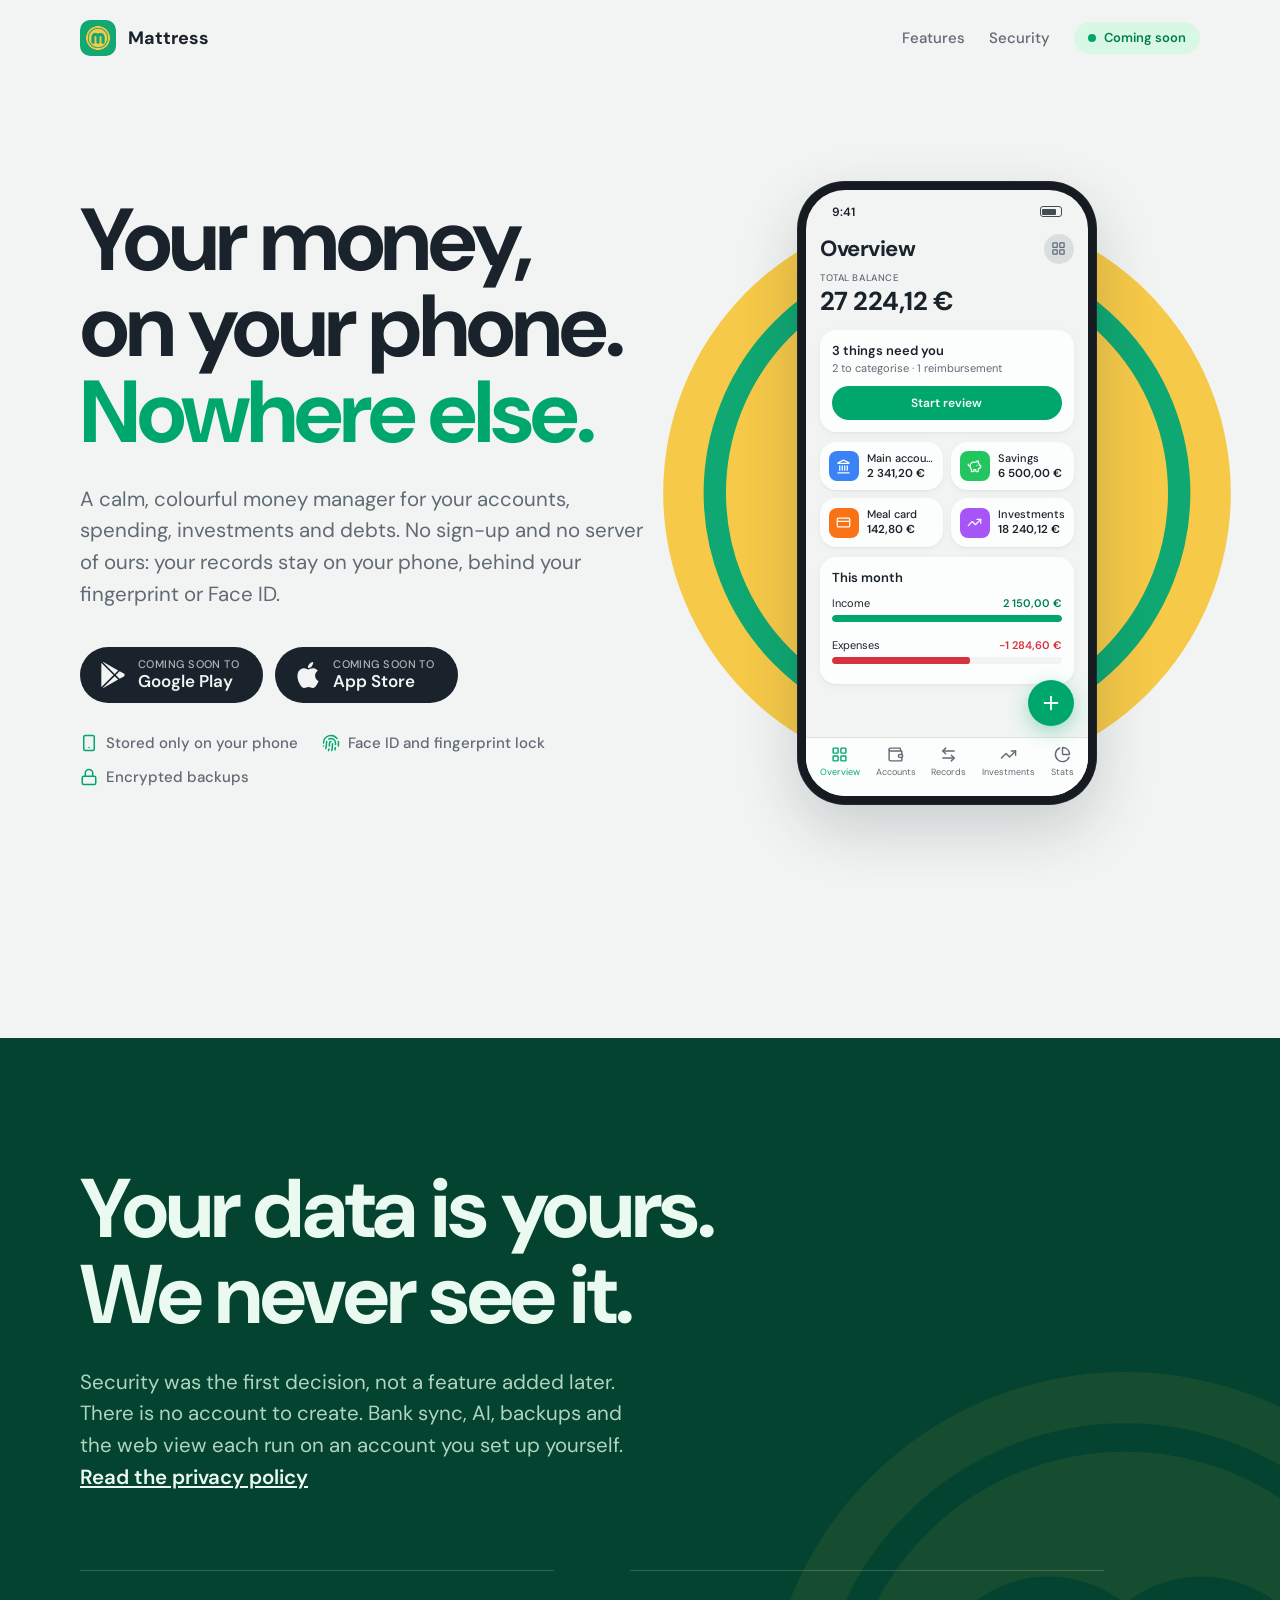
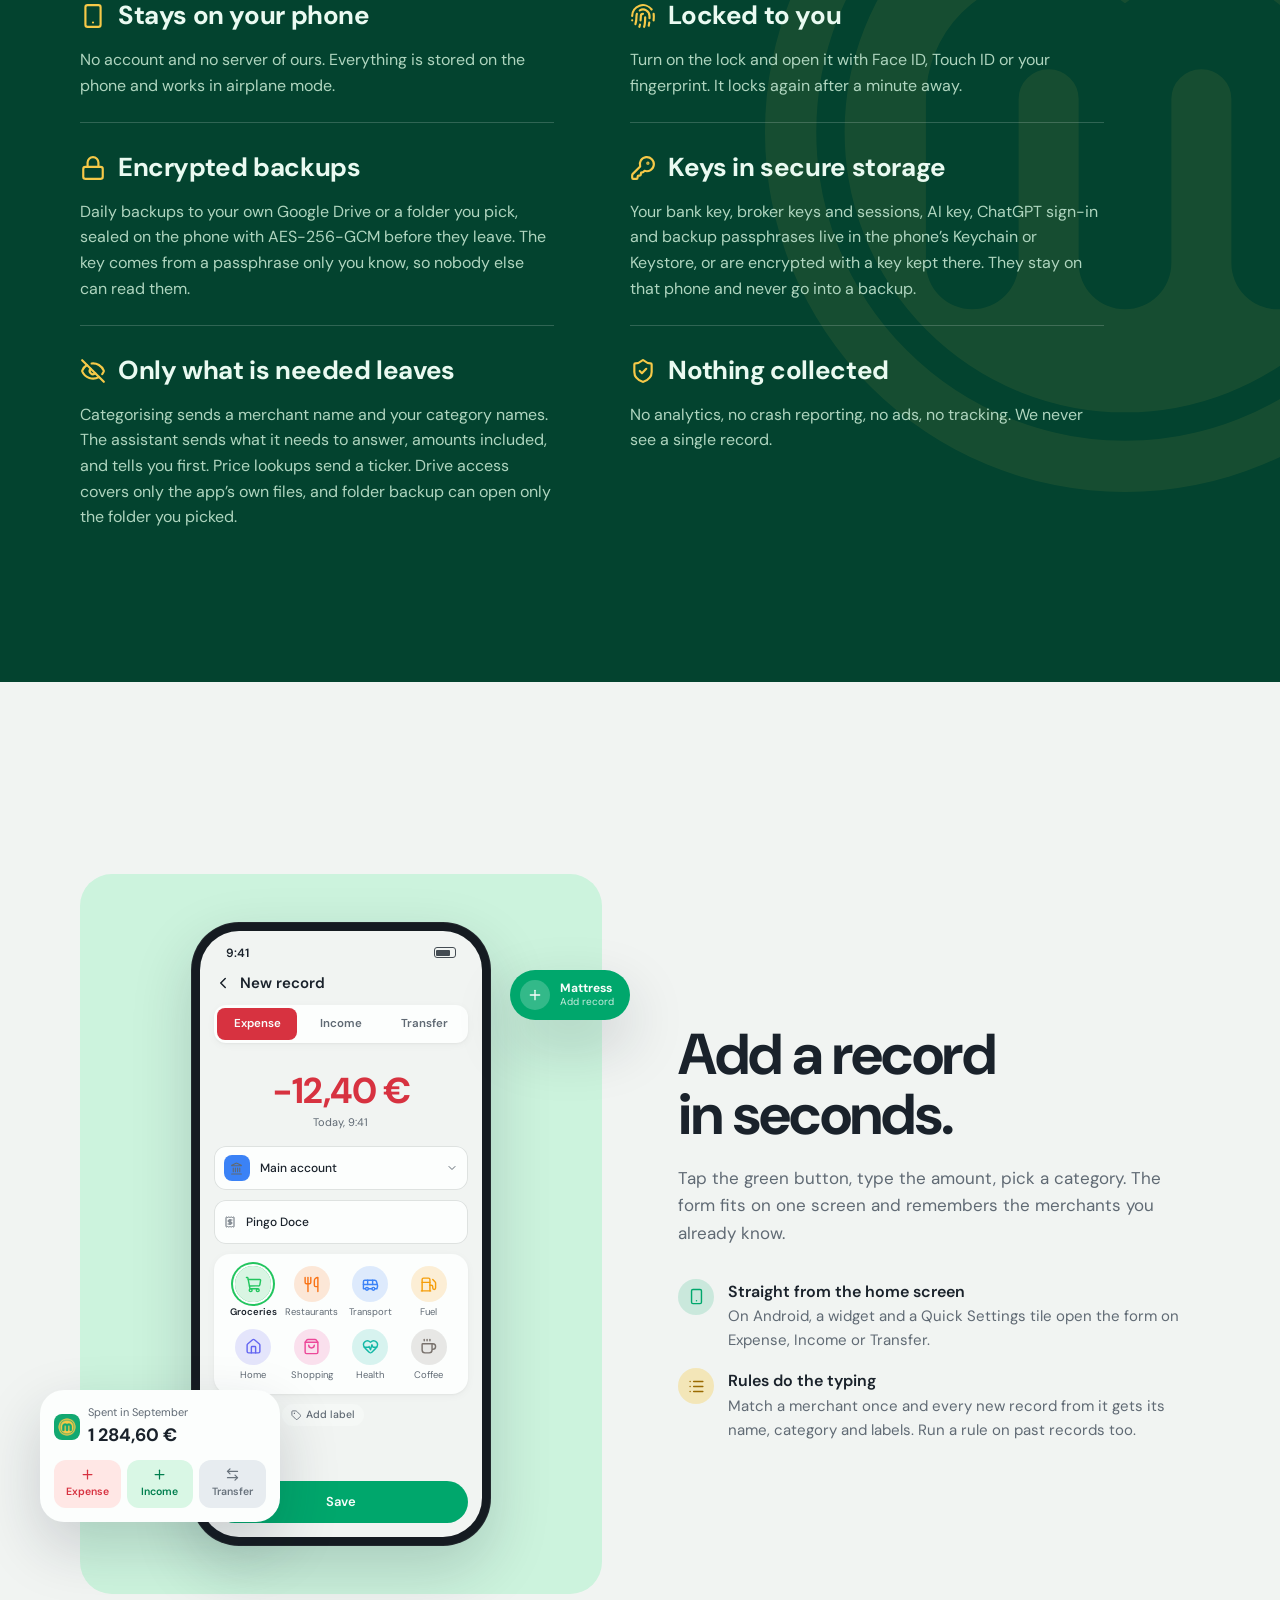
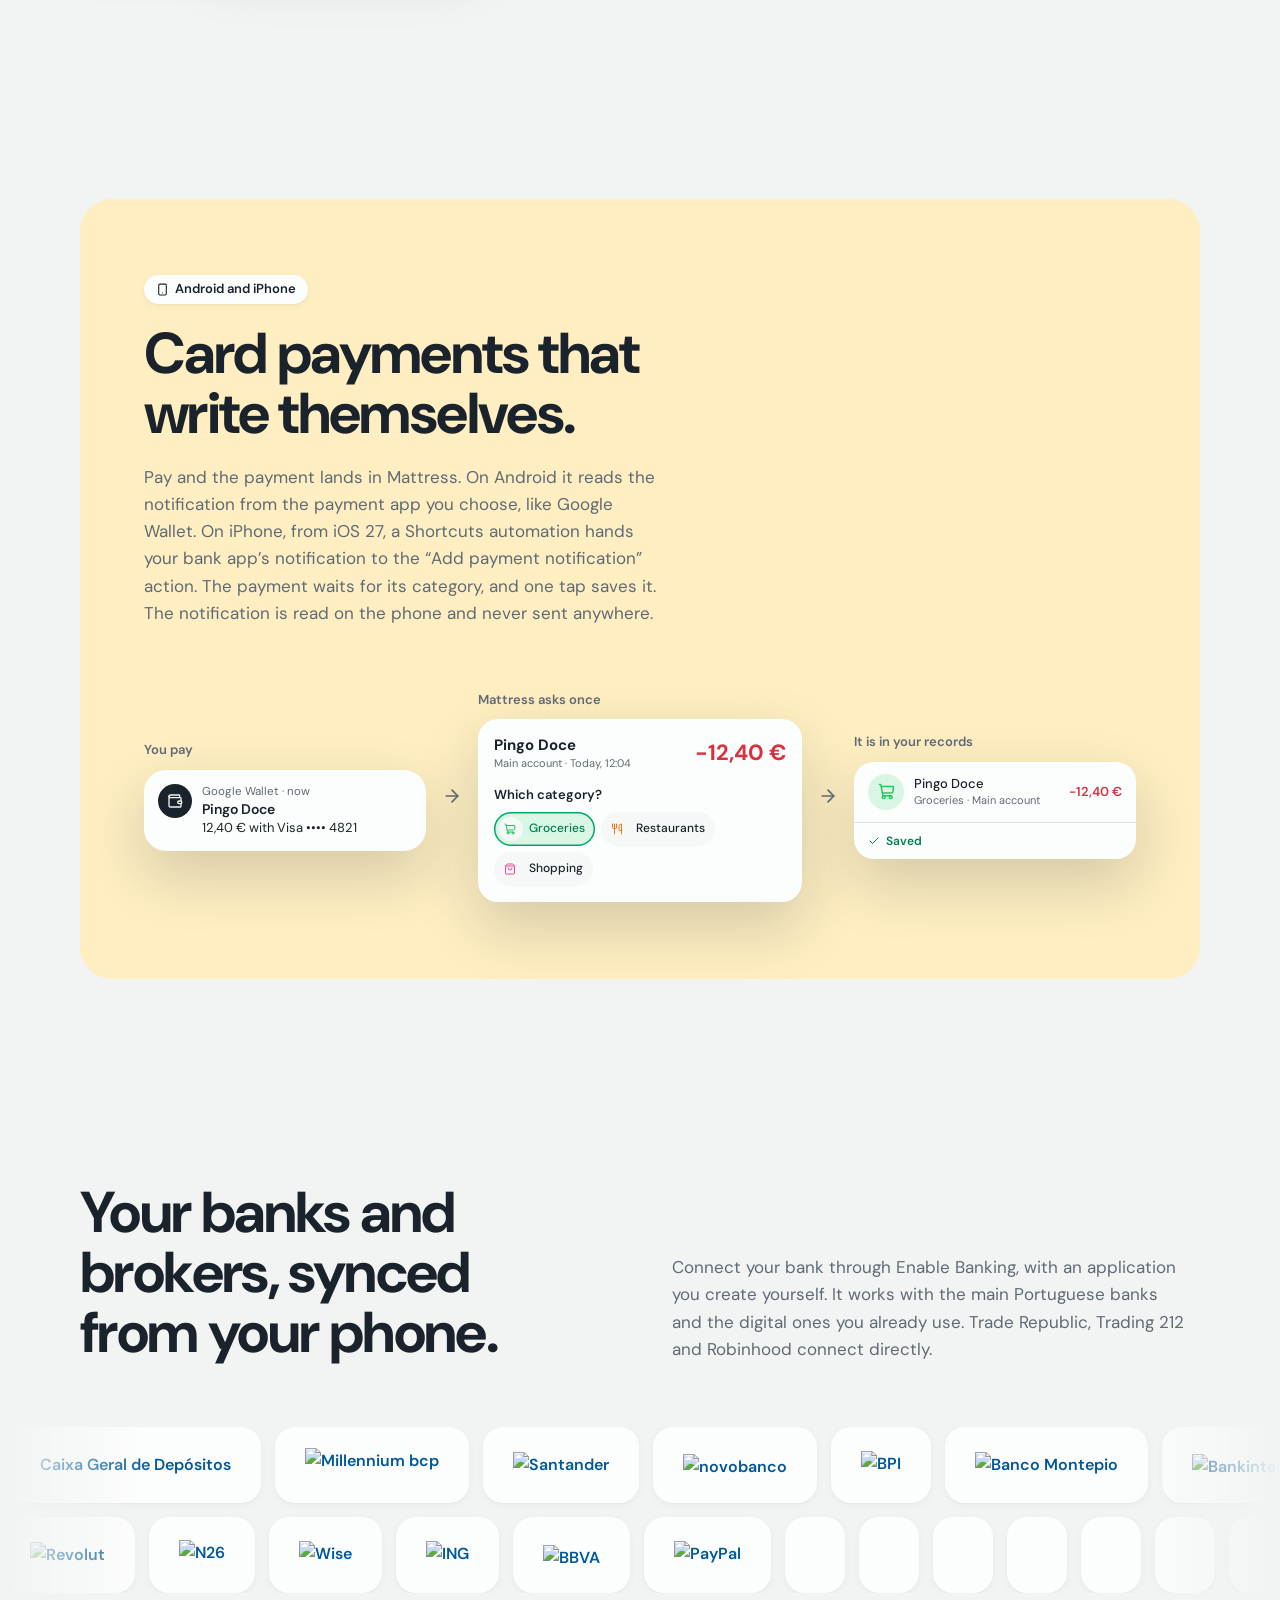
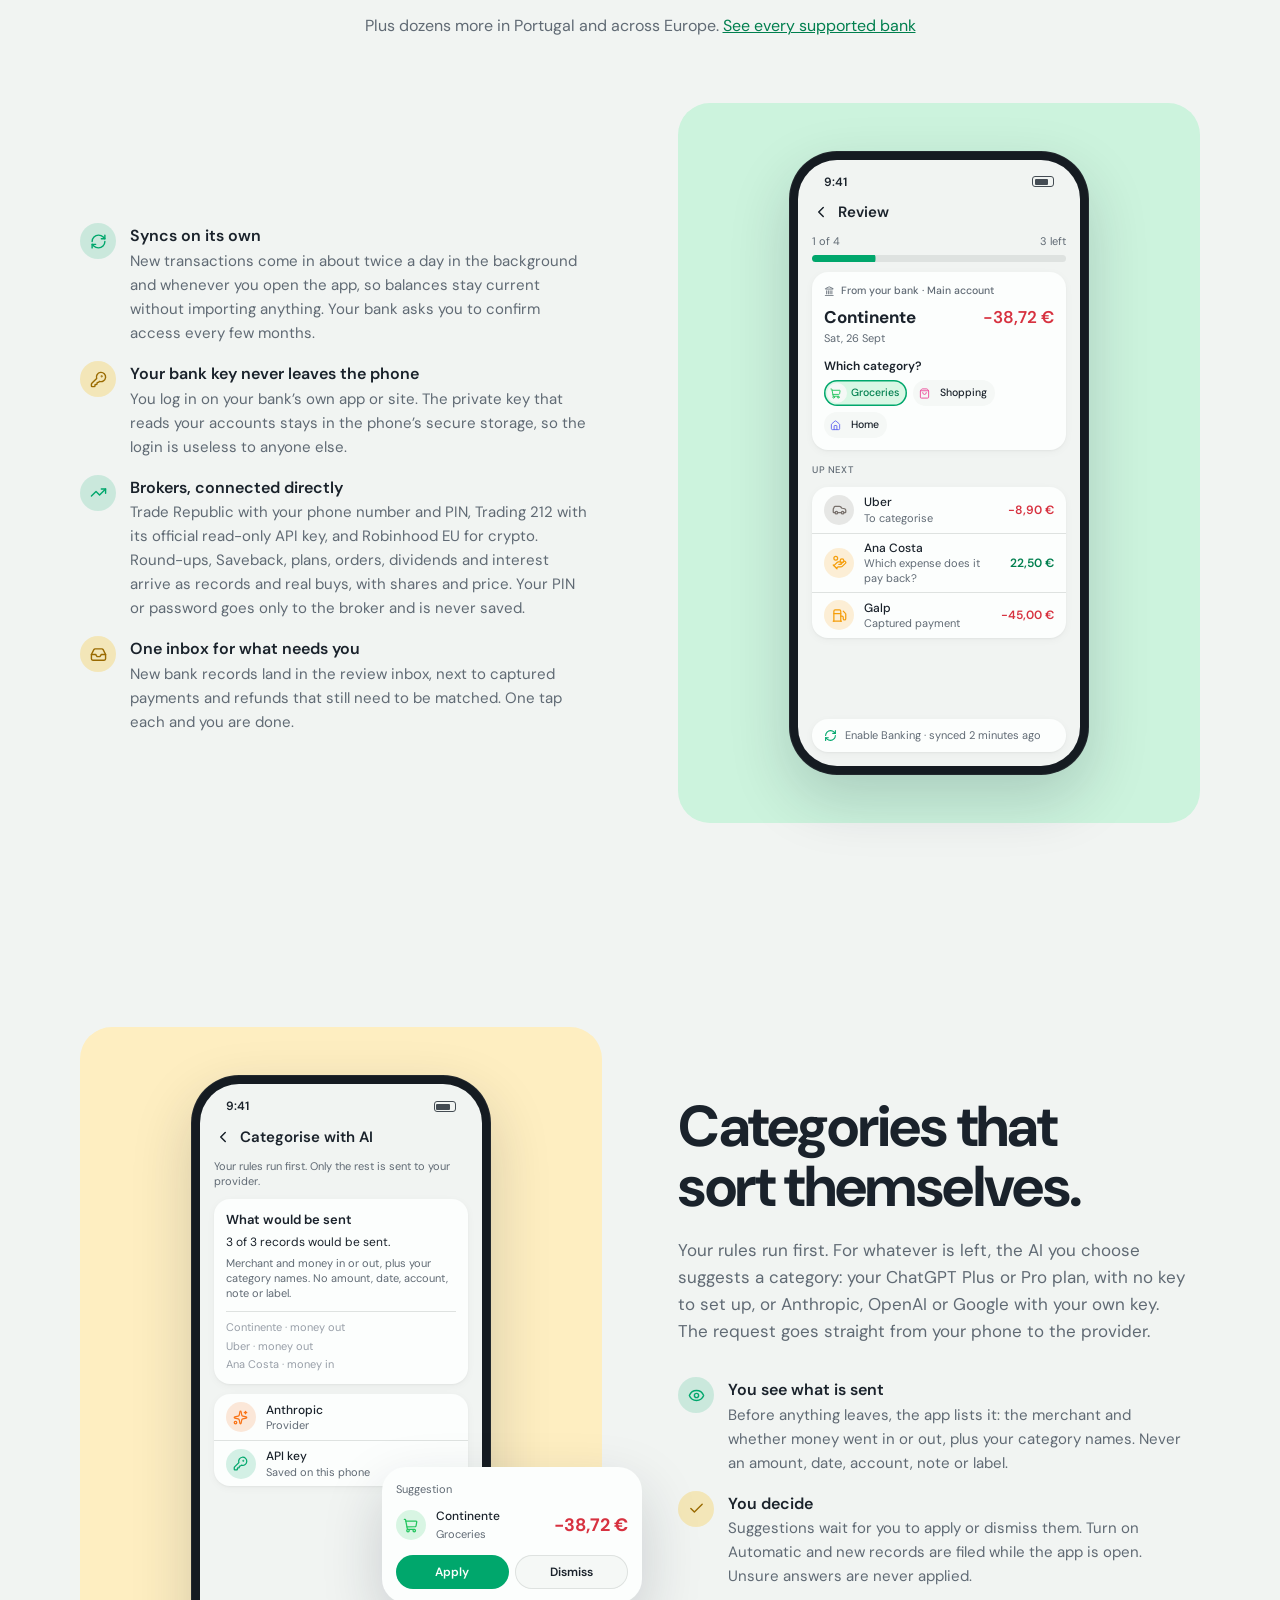
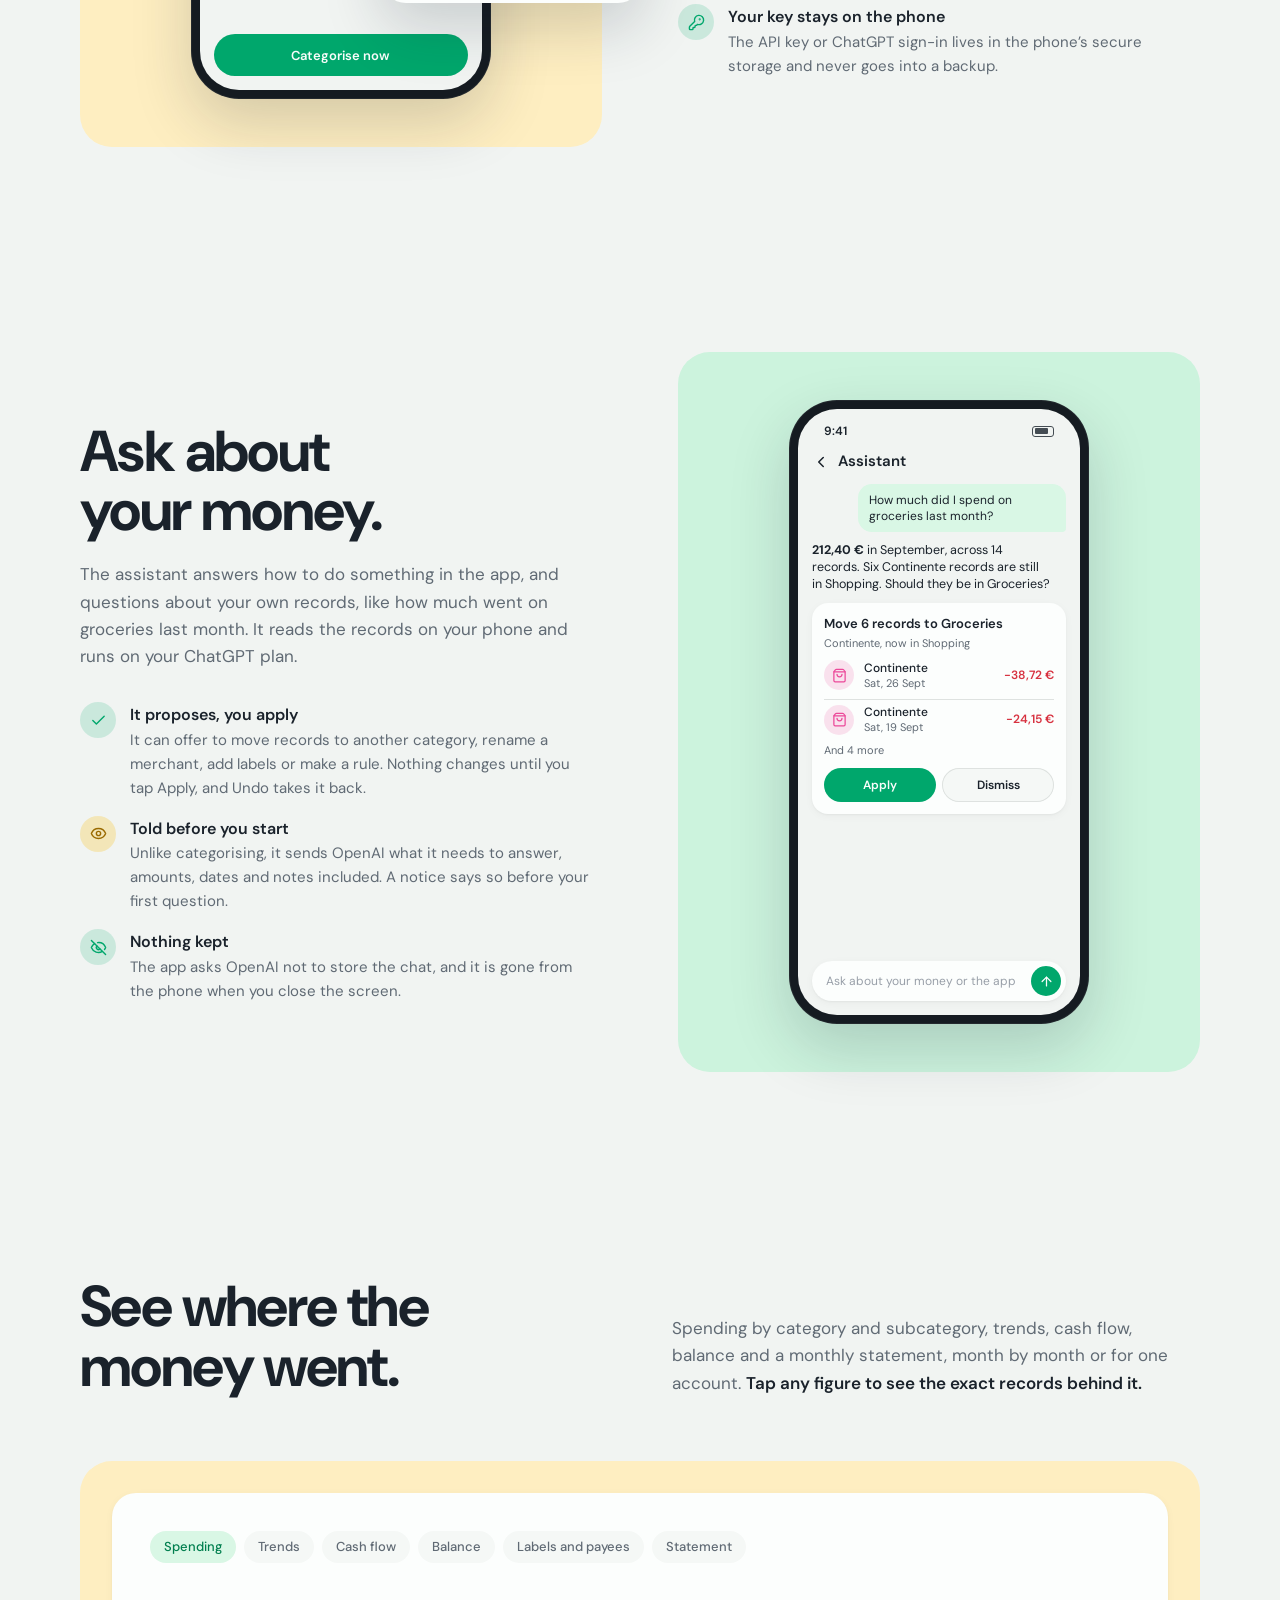
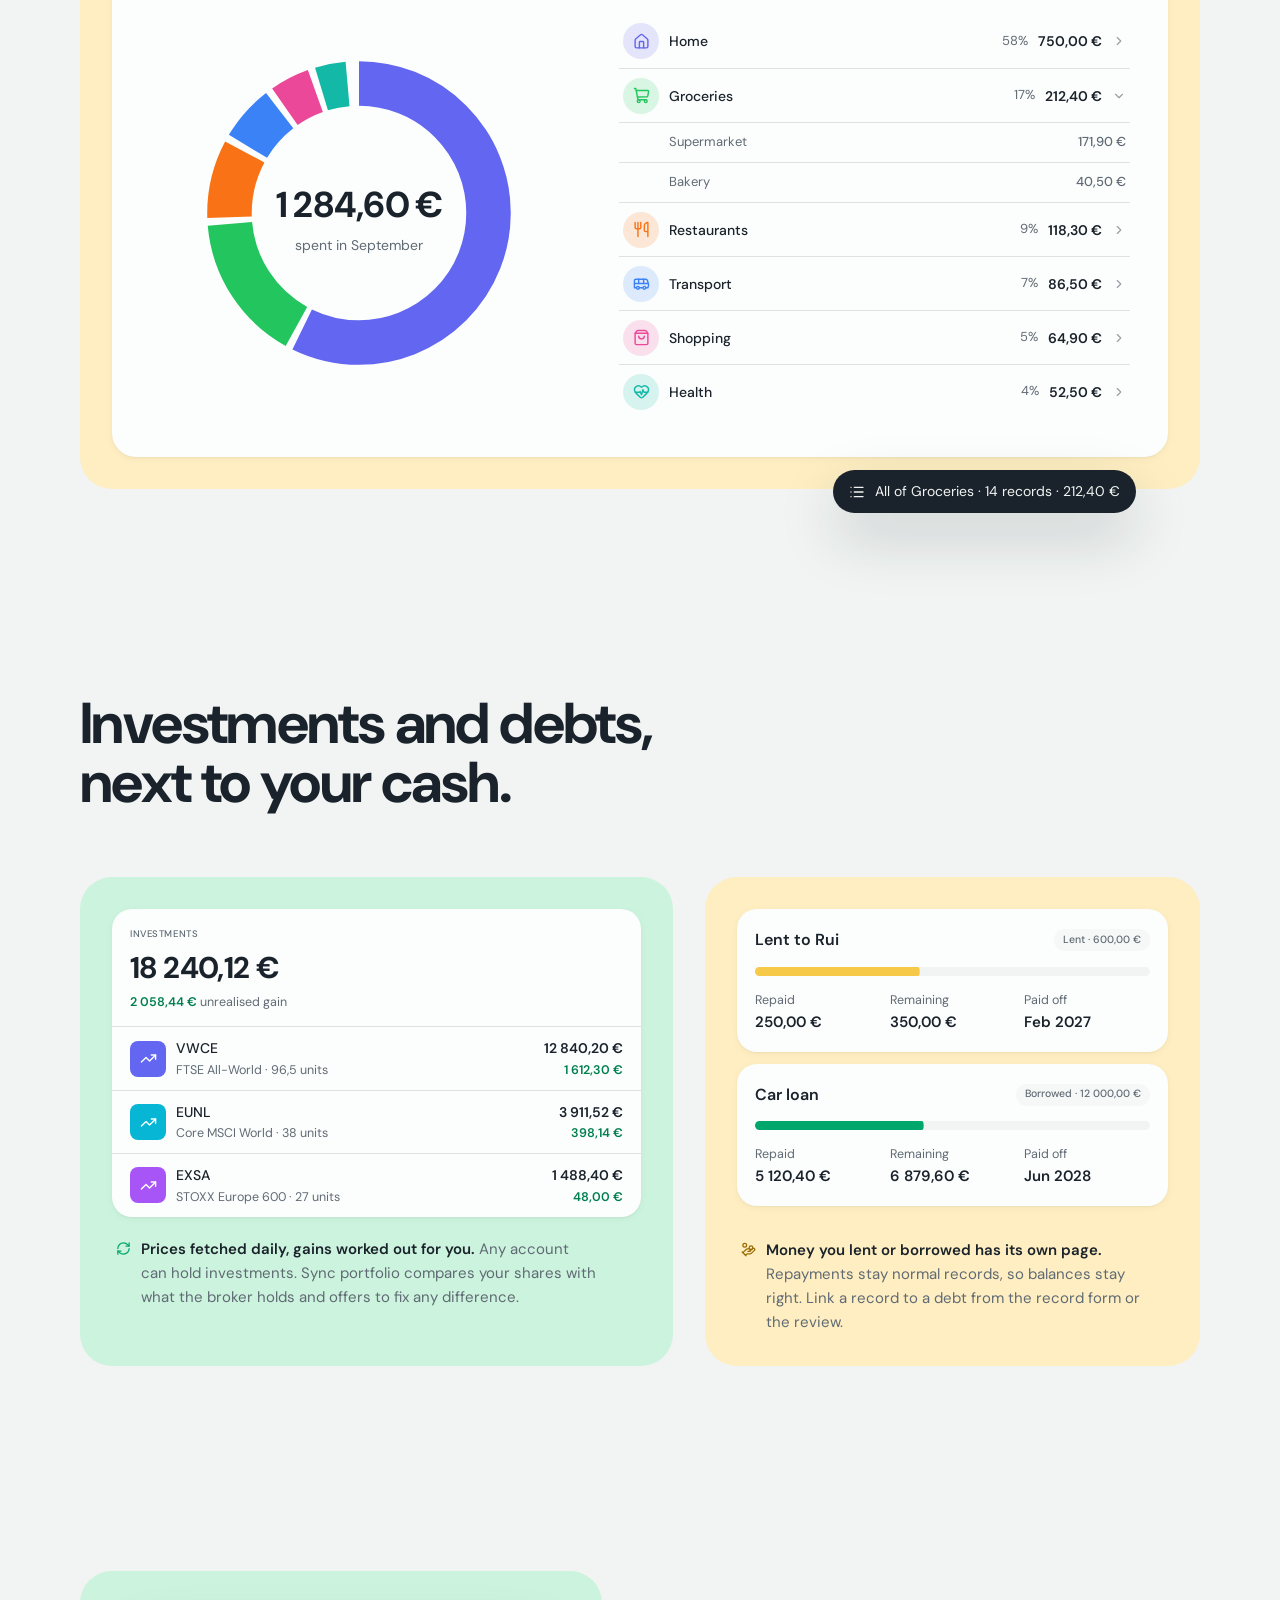
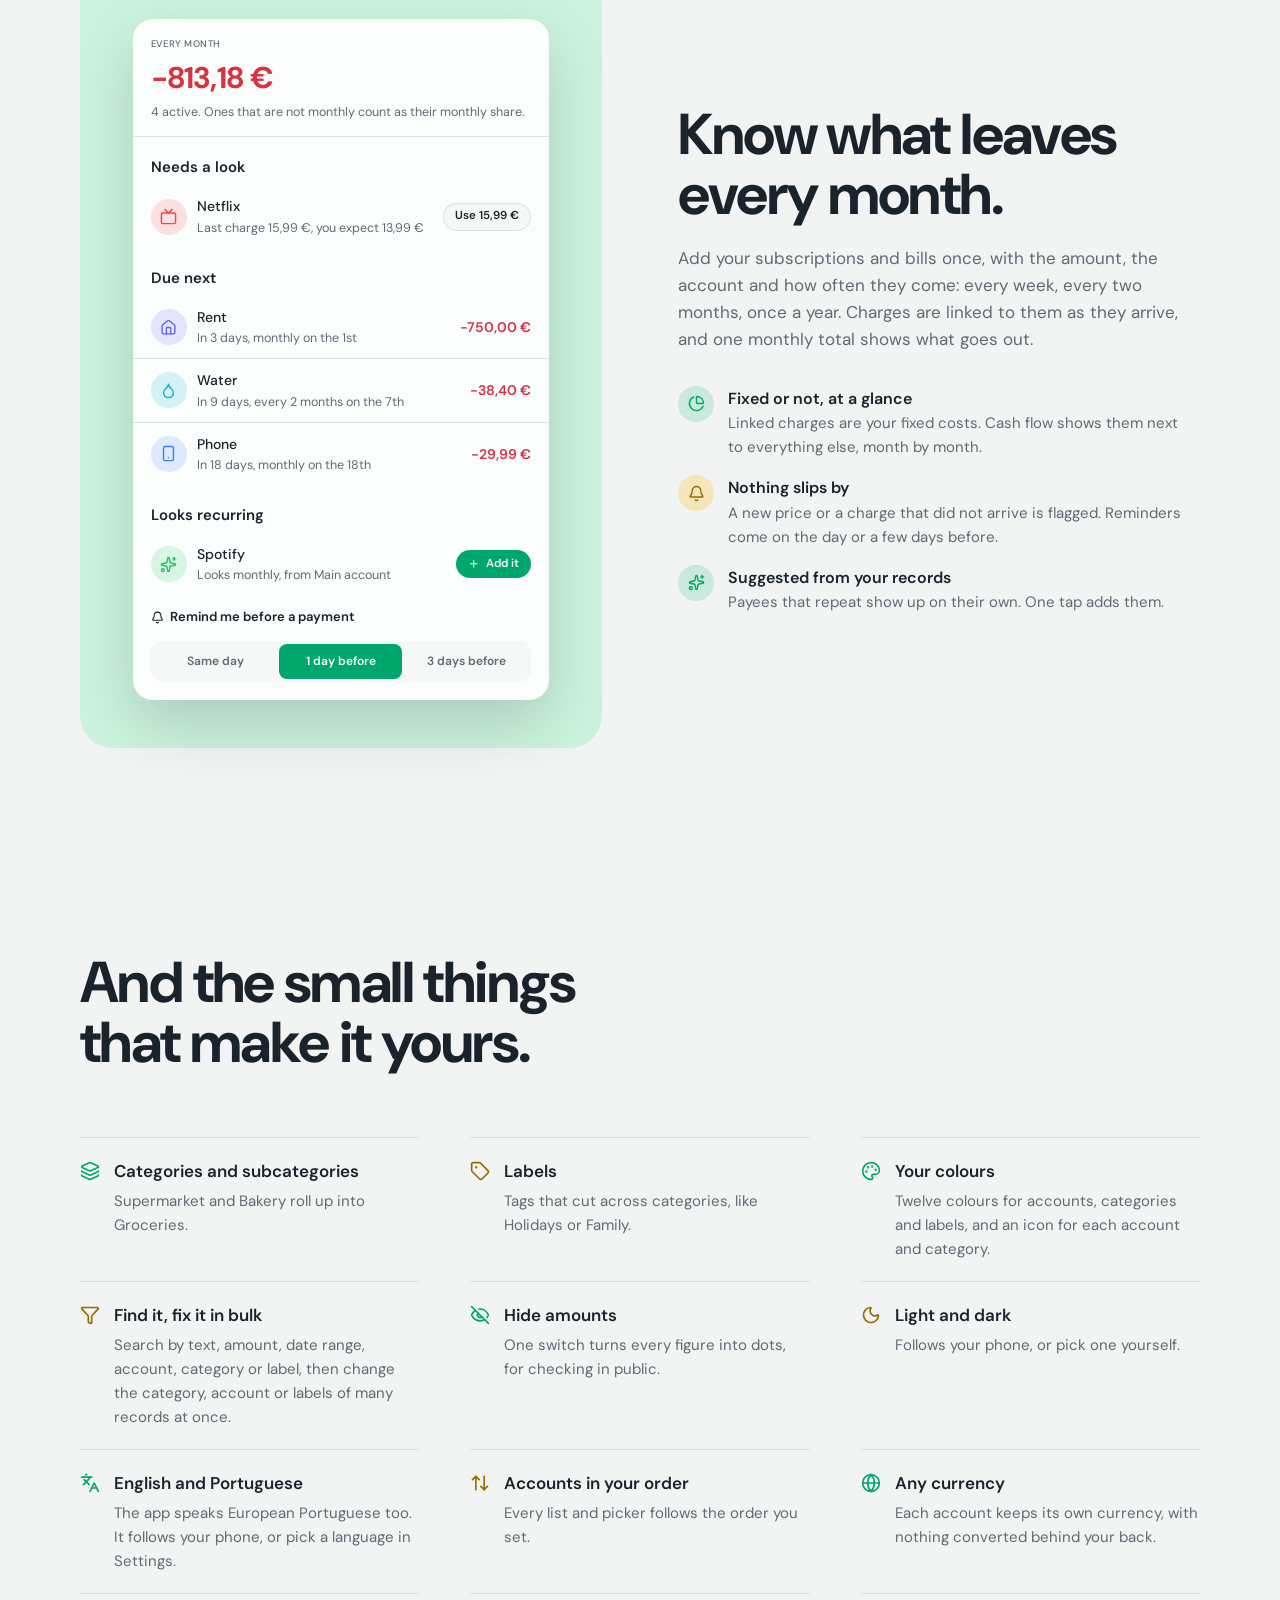
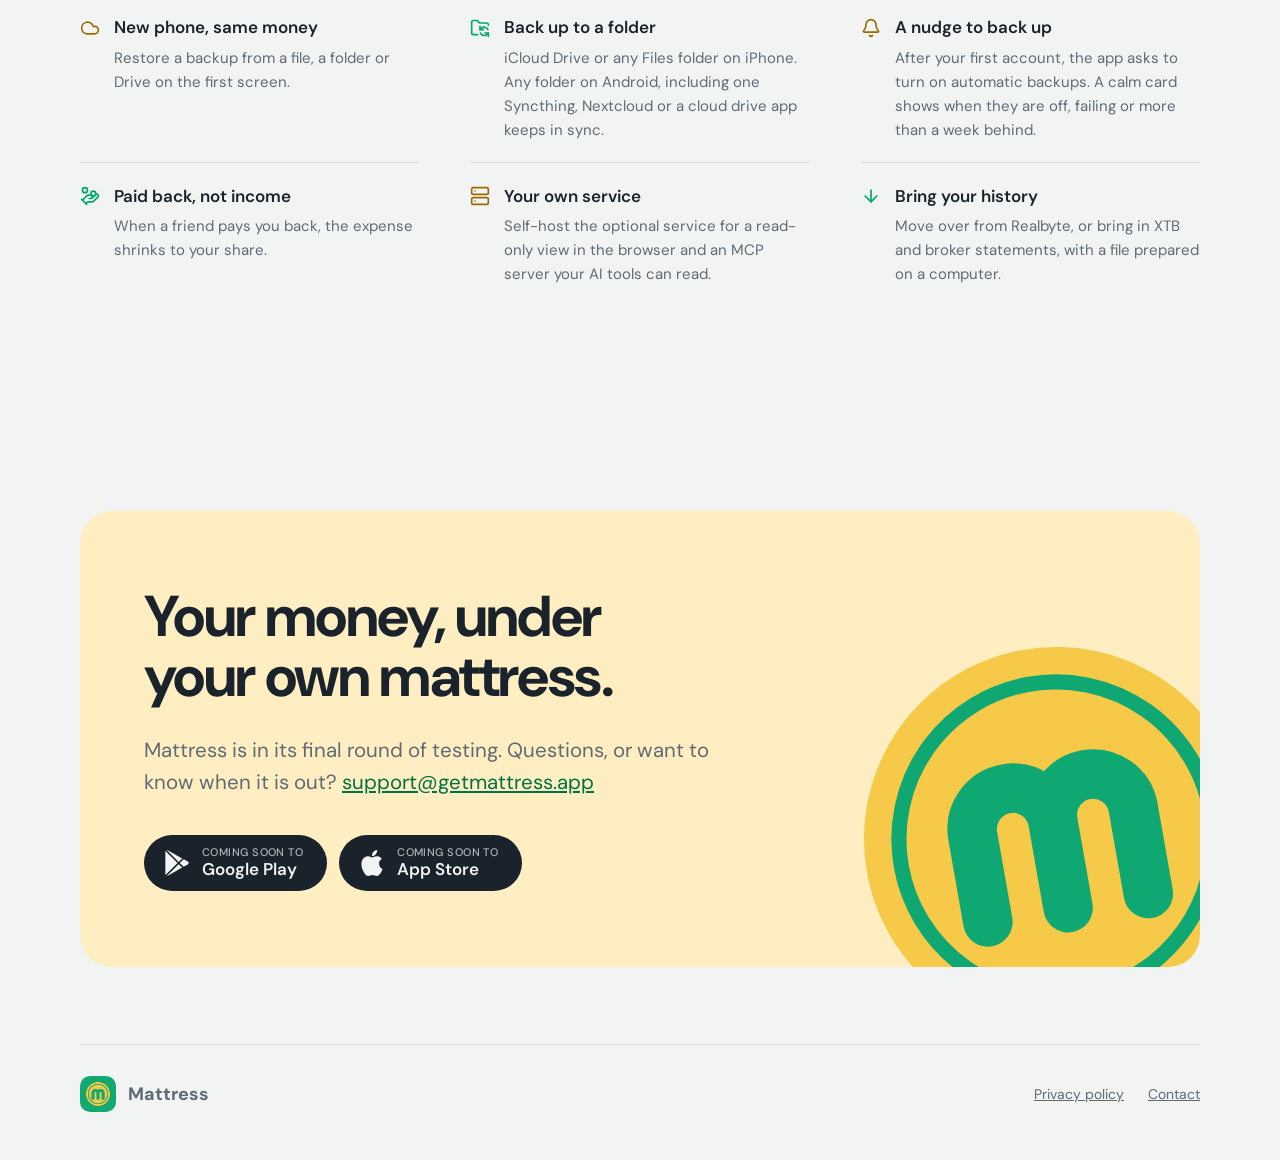
==== commit 6952ff90: "feat: use support@getmattress.app as the contact address The landing page and the privacy policy now" ====
--- a/index.html
+++ b/index.html
@@ -2149,7 +2149,7 @@
           <p class="lead reveal" style="--d: 100ms">
             Mattress is in its final round of testing. Questions, or want to
             know when it is out?
-            <a href="mailto:pjfseixas.17@gmail.com">pjfseixas.17@gmail.com</a>
+            <a href="mailto:support@getmattress.app">support@getmattress.app</a>
           </p>
           <div class="stores reveal" style="--d: 150ms" aria-label="App stores">
             <span class="store"
@@ -2172,7 +2172,7 @@
       <a class="brand" href="./"><img src="icon.png" alt="" />Mattress</a>
       <nav aria-label="Footer">
         <a href="privacy.html">Privacy policy</a>
-        <a href="mailto:pjfseixas.17@gmail.com">Contact</a>
+        <a href="mailto:support@getmattress.app">Contact</a>
       </nav>
     </footer>
 
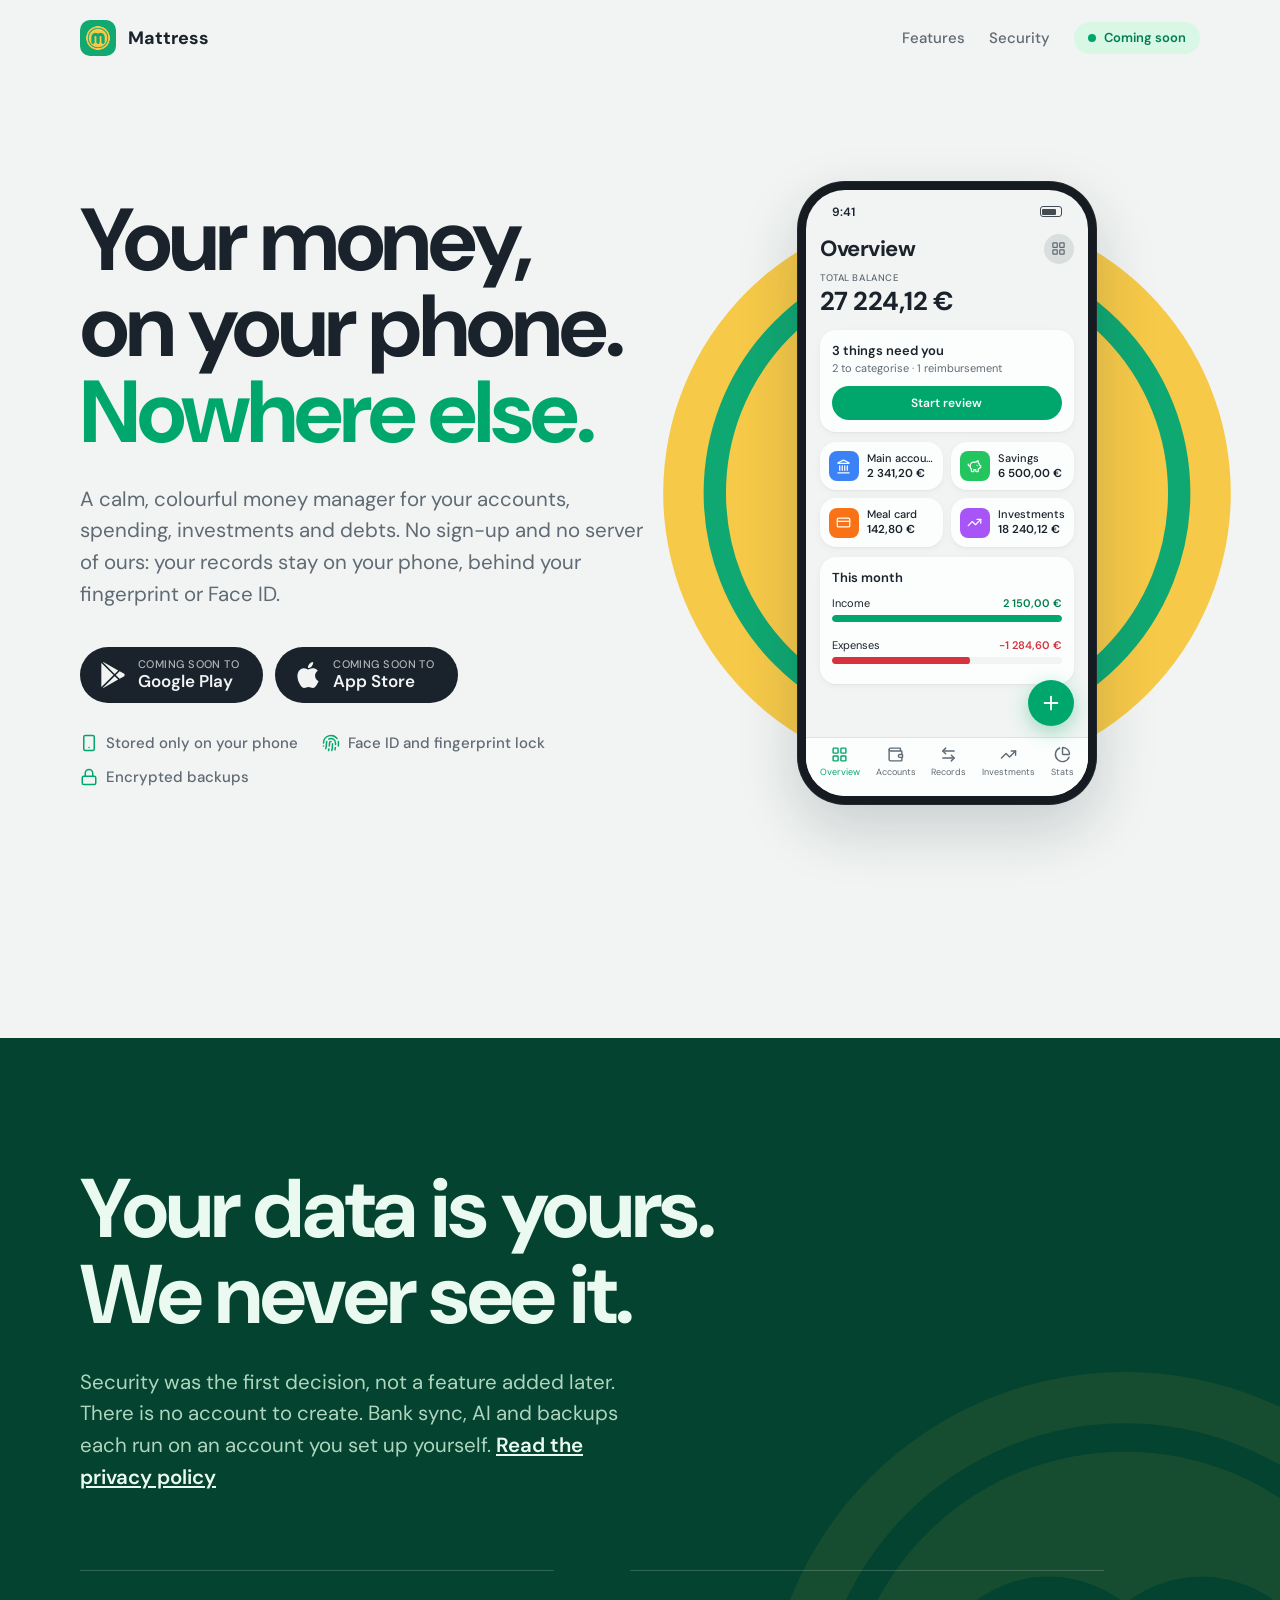
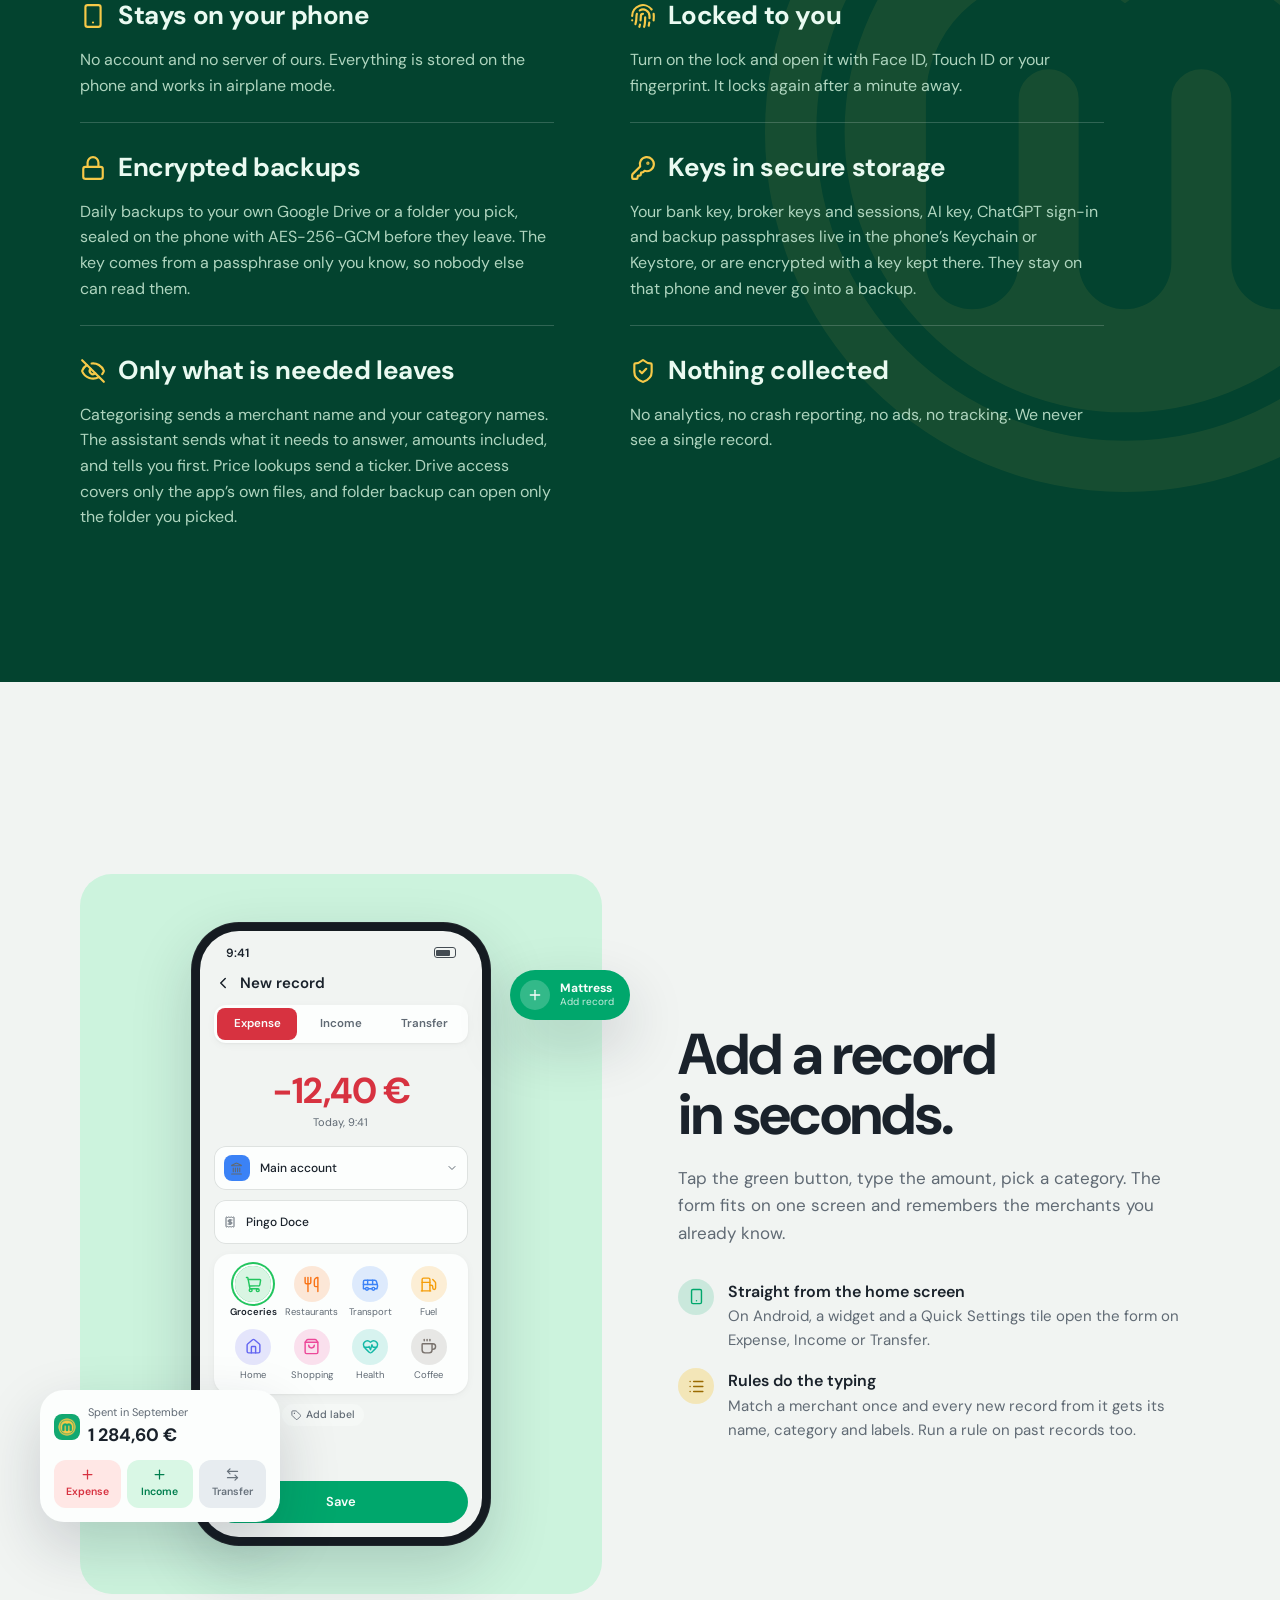
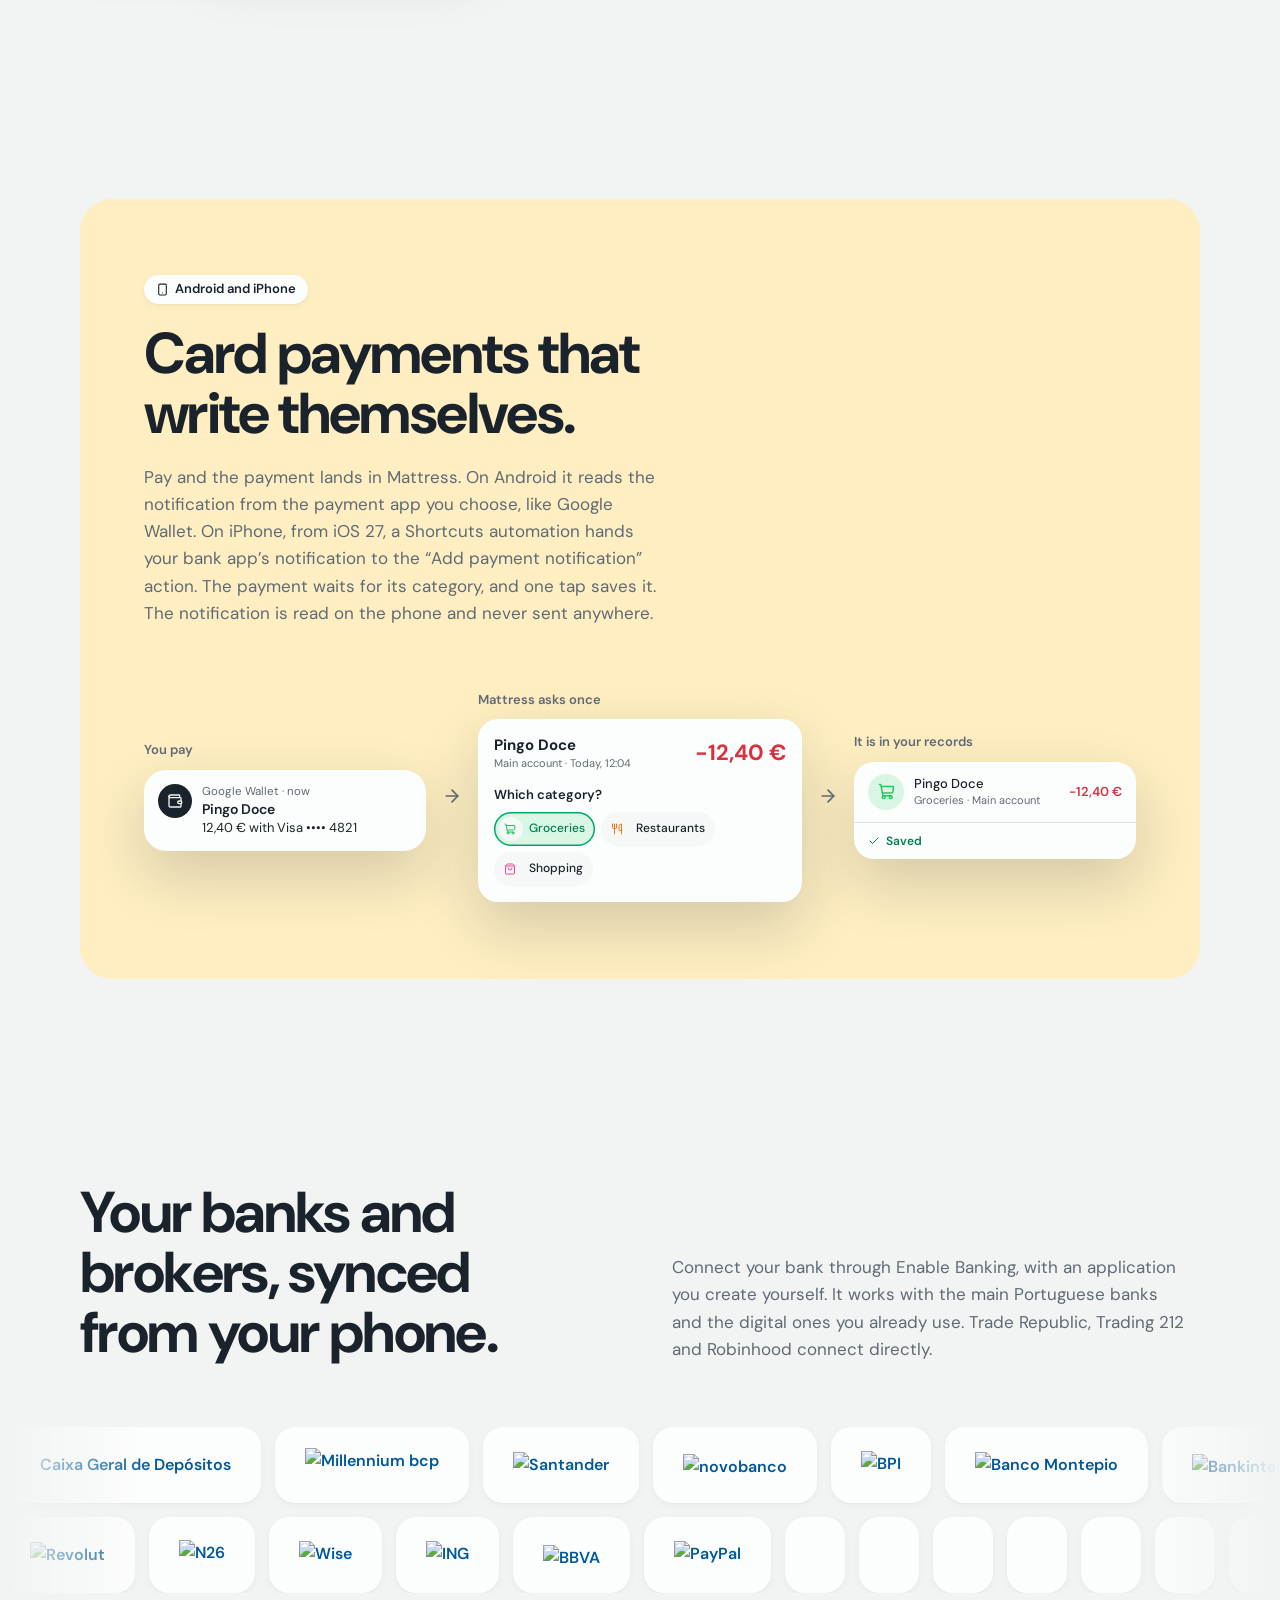
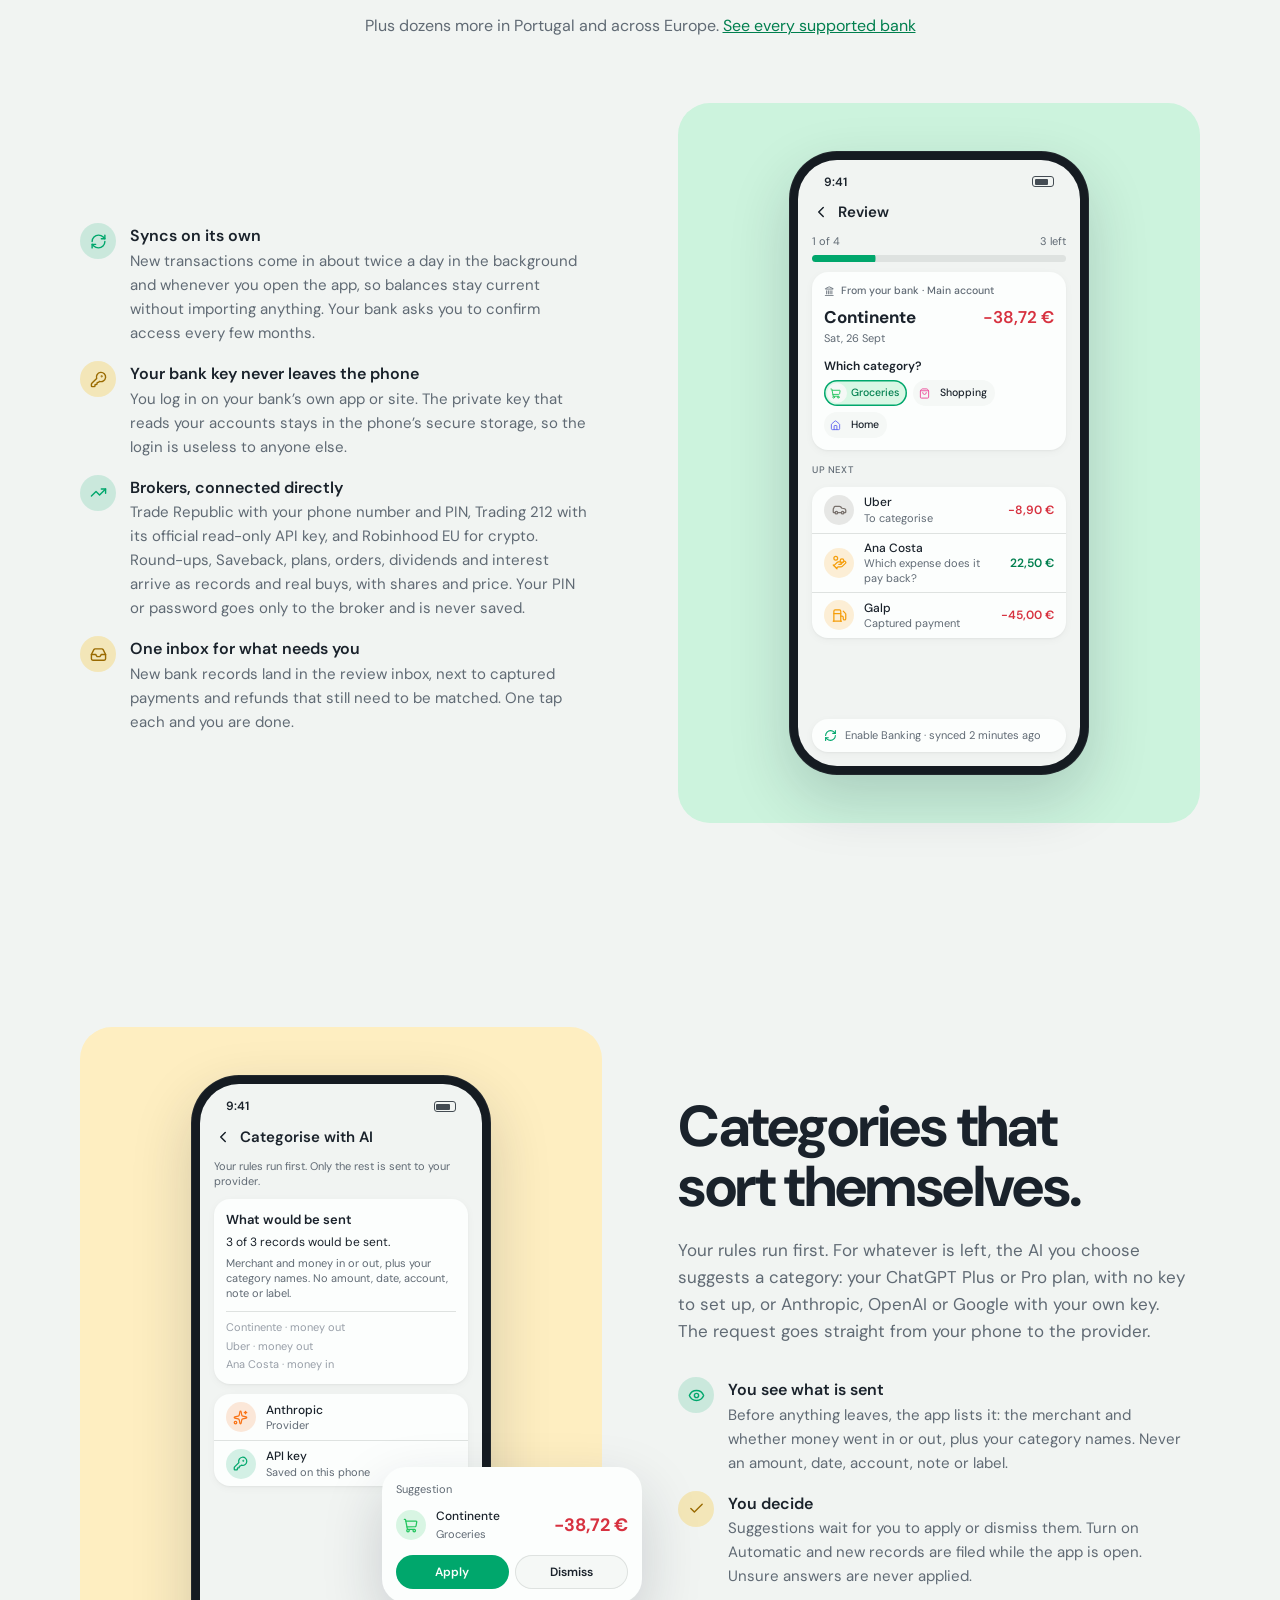
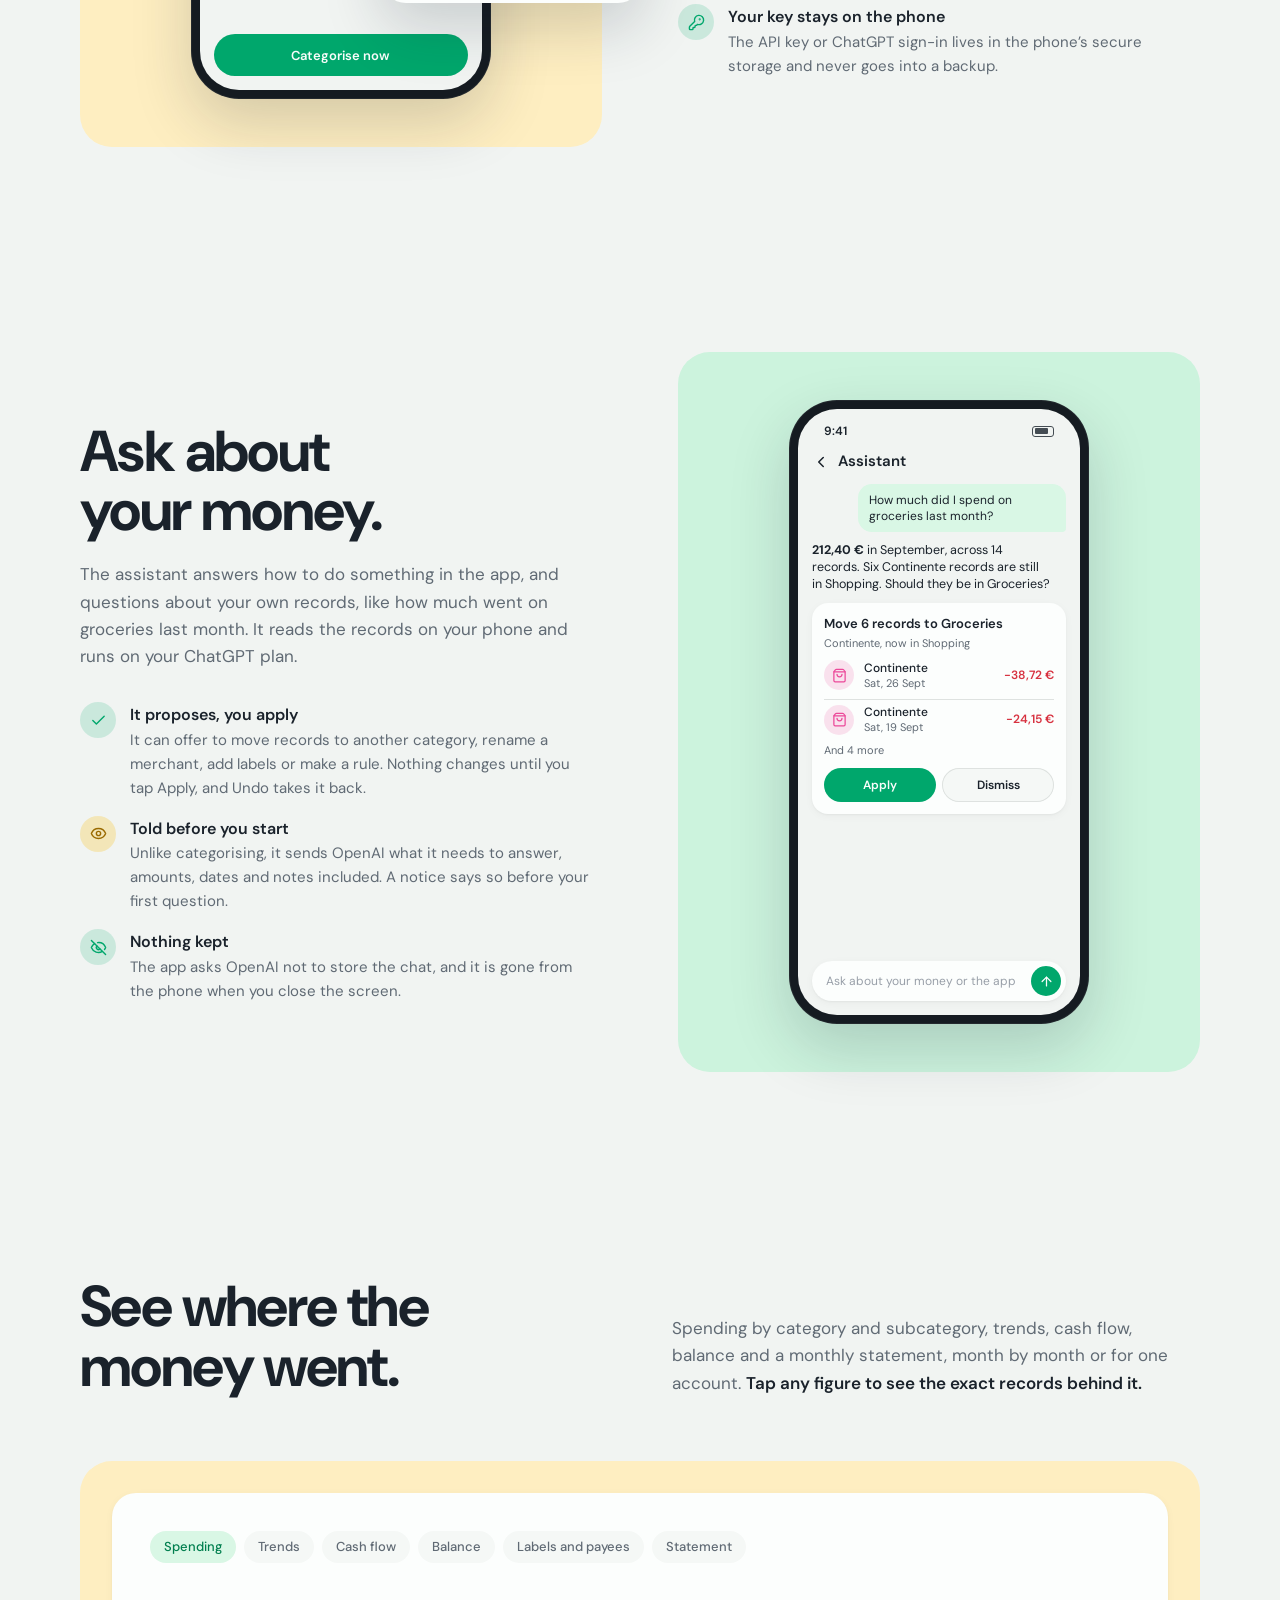
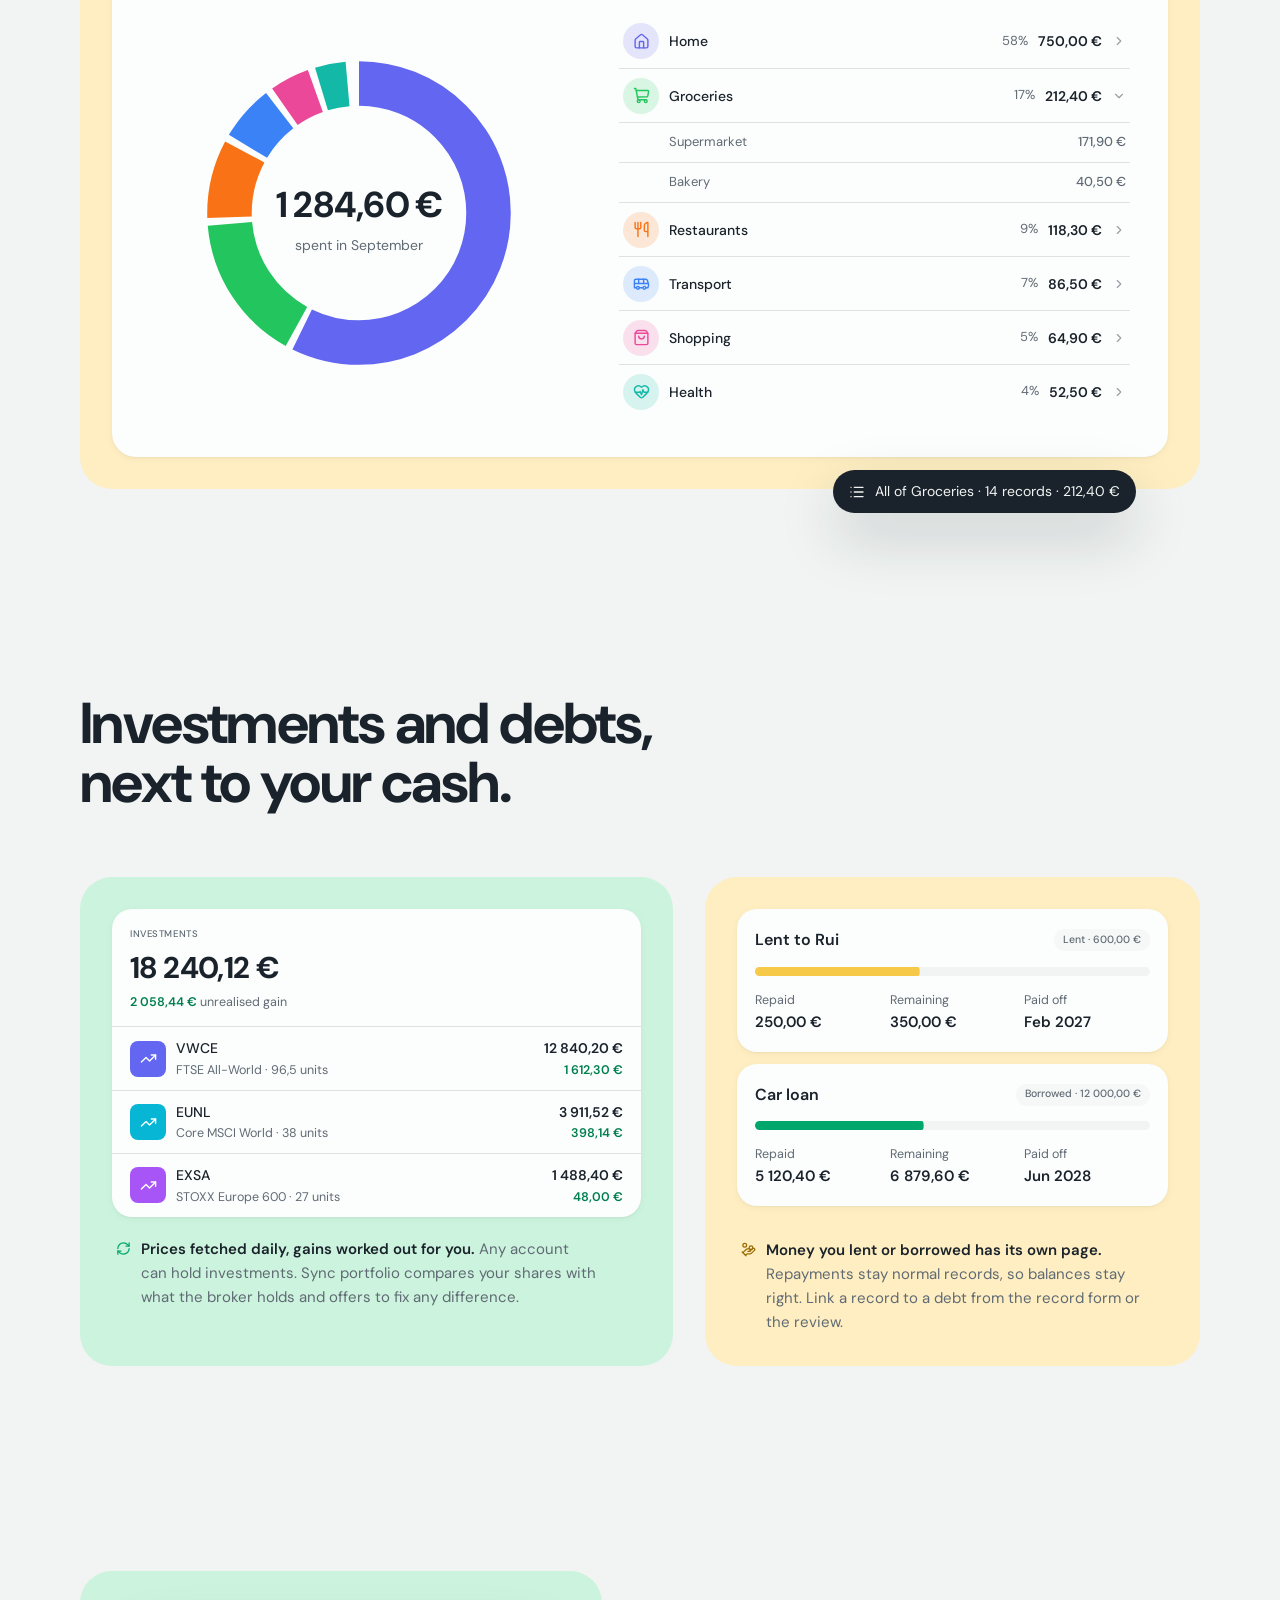
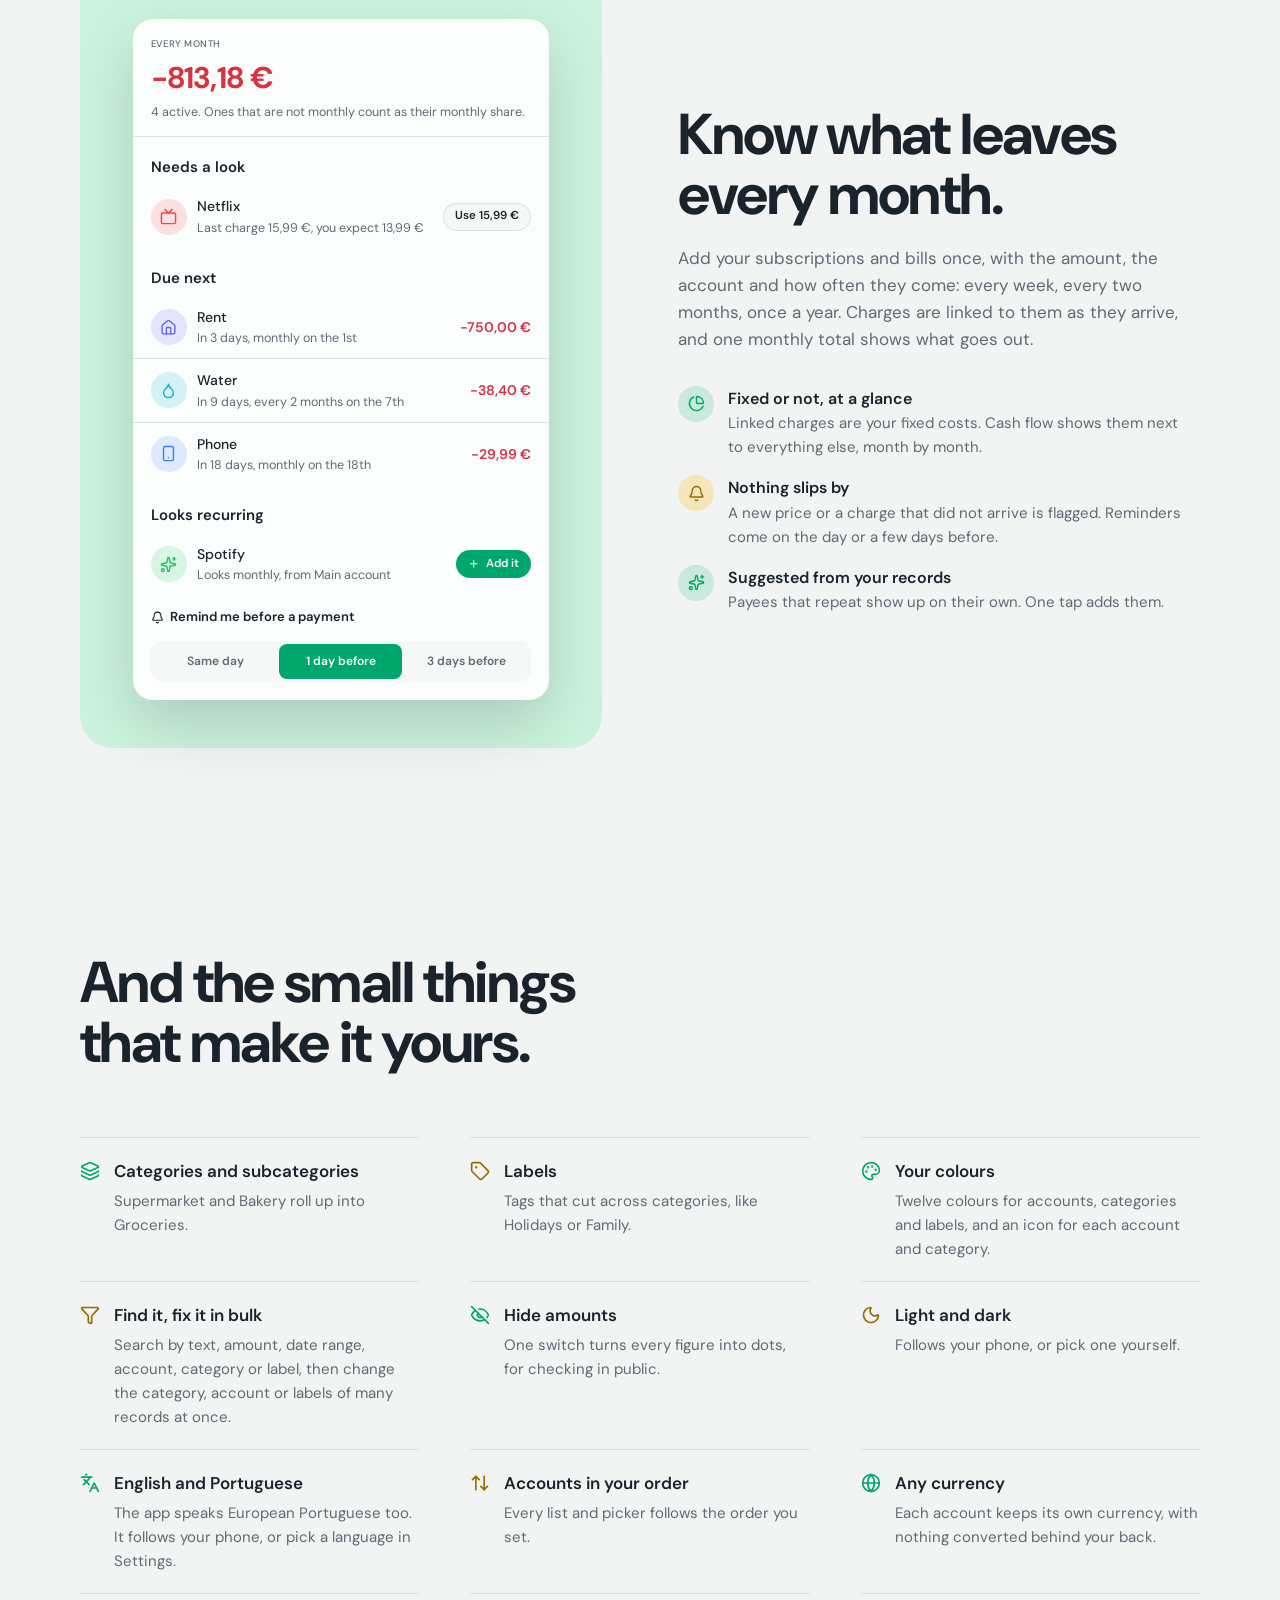
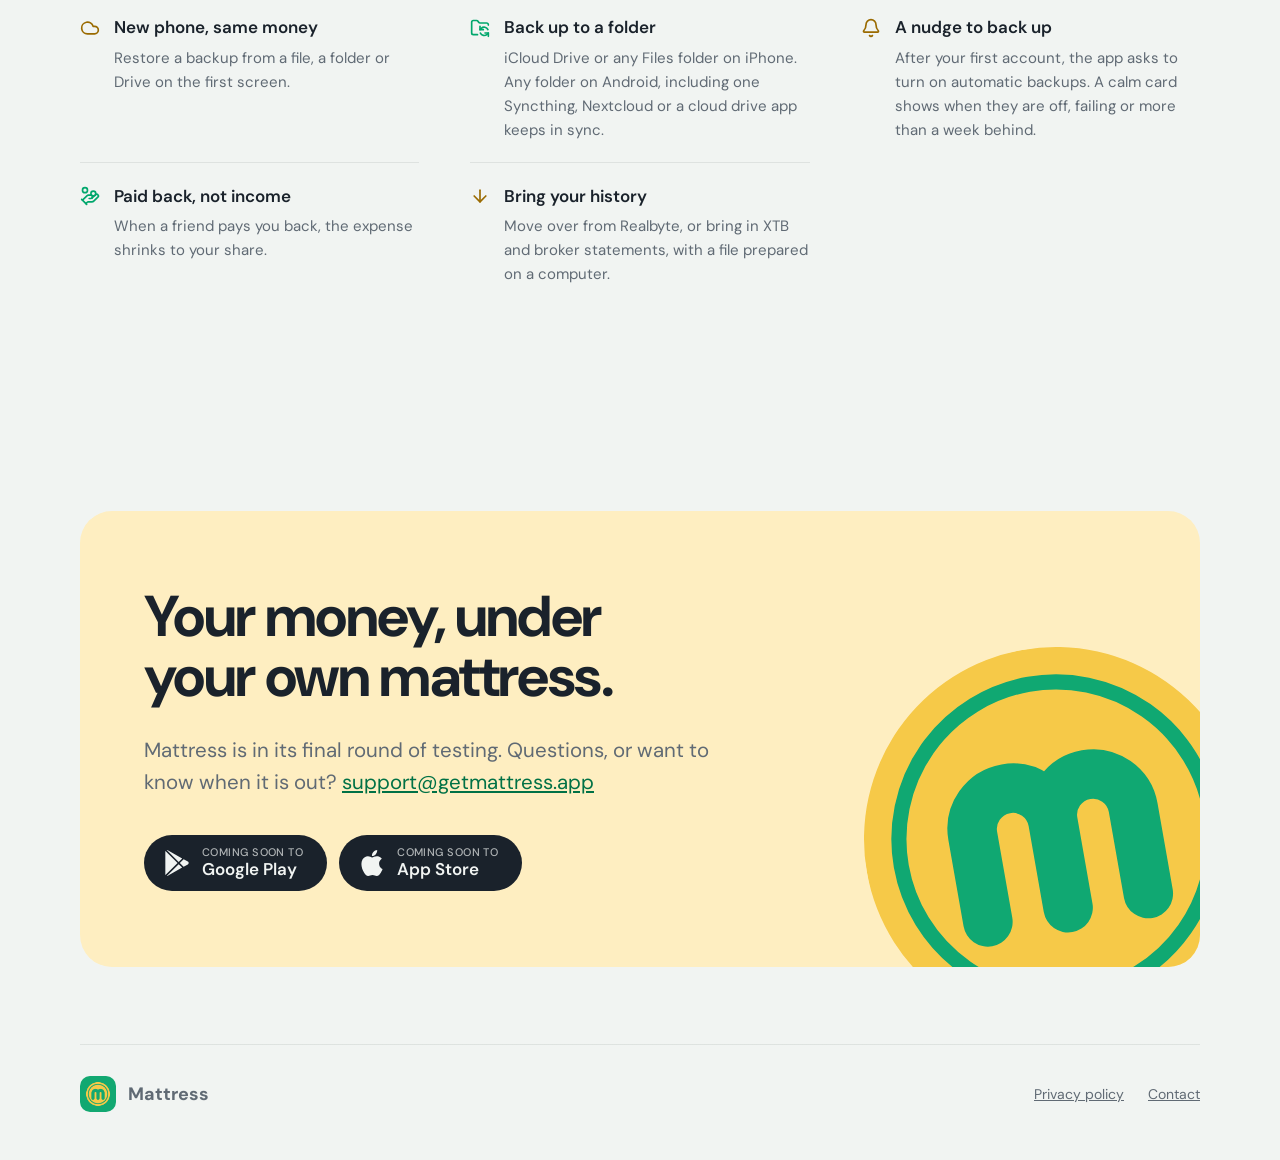
==== commit 1c7b6951: "feat: hide the self-hosted service and MCP from the site The app hides the self-hosted service for n" ====
--- a/index.html
+++ b/index.html
@@ -224,12 +224,6 @@
         <rect width="18" height="11" x="3" y="11" rx="2" ry="2" />
         <path d="M7 11V7a5 5 0 0 1 10 0v4" />
       </symbol>
-      <symbol id="i-server" viewBox="0 0 24 24">
-        <rect width="20" height="8" x="2" y="2" rx="2" ry="2" />
-        <rect width="20" height="8" x="2" y="14" rx="2" ry="2" />
-        <line x1="6" x2="6.01" y1="6" y2="6" />
-        <line x1="6" x2="6.01" y1="18" y2="18" />
-      </symbol>
       <symbol id="i-chart-pie" viewBox="0 0 24 24">
         <path
           d="M21 12c.552 0 1.005-.449.95-.998a10 10 0 0 0-8.953-8.951c-.55-.055-.998.398-.998.95v8a1 1 0 0 0 1 1z"
@@ -572,8 +566,8 @@
           <h2 class="title reveal">Your data is yours. We never see it.</h2>
           <p class="lead reveal" style="--d: 100ms">
             Security was the first decision, not a feature added later. There is
-            no account to create. Bank sync, AI, backups and the web view each
-            run on an account you set up yourself.
+            no account to create. Bank sync, AI and backups each run on an
+            account you set up yourself.
             <a href="privacy.html">Read the privacy policy</a>
           </p>
           <ul class="facts">
@@ -2111,13 +2105,6 @@
             >
           </li>
           <li class="reveal" style="--c: var(--coin-deep)">
-            <svg class="i"><use href="#i-server" /></svg><b>Your own service</b
-            ><span
-              >Self-host the optional service for a read-only view in the
-              browser and an MCP server your AI tools can read.</span
-            >
-          </li>
-          <li class="reveal" style="--c: var(--primary)">
             <svg class="i"><use href="#i-arrow-down" /></svg
             ><b>Bring your history</b
             ><span
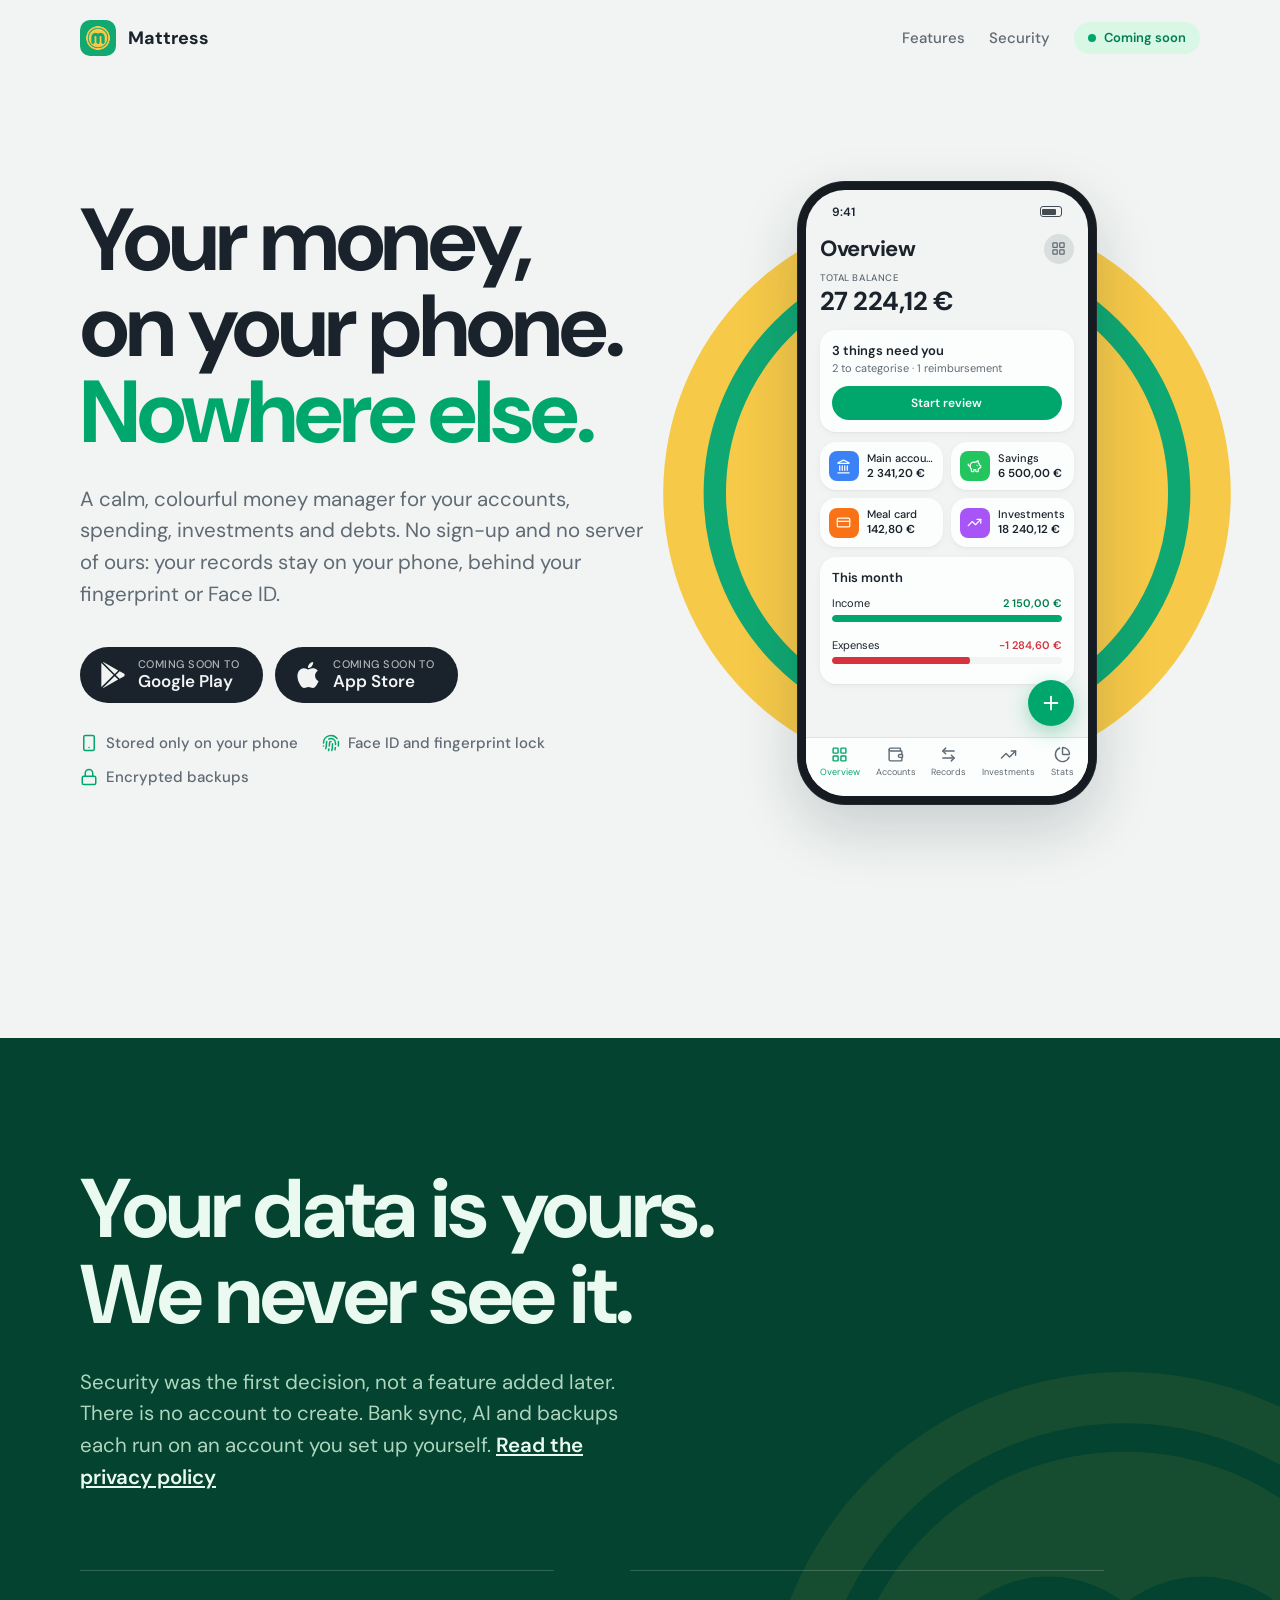
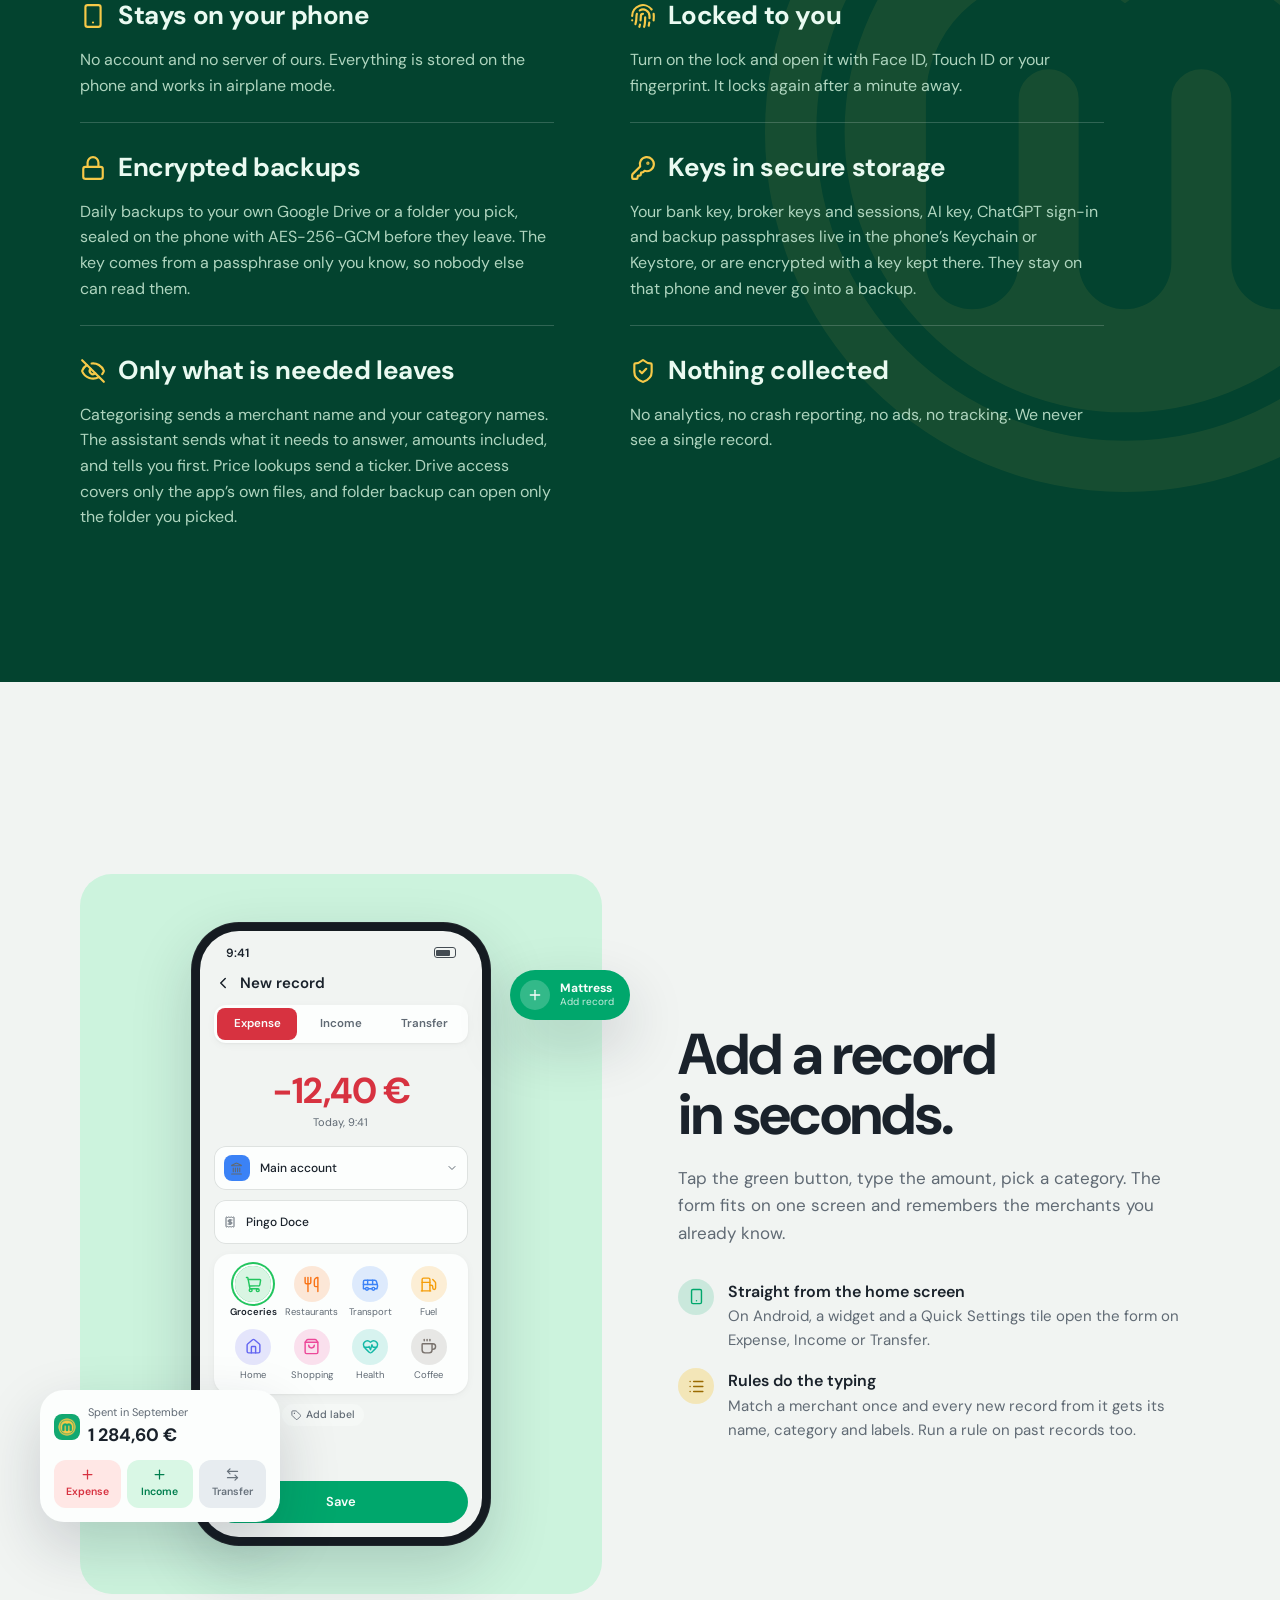
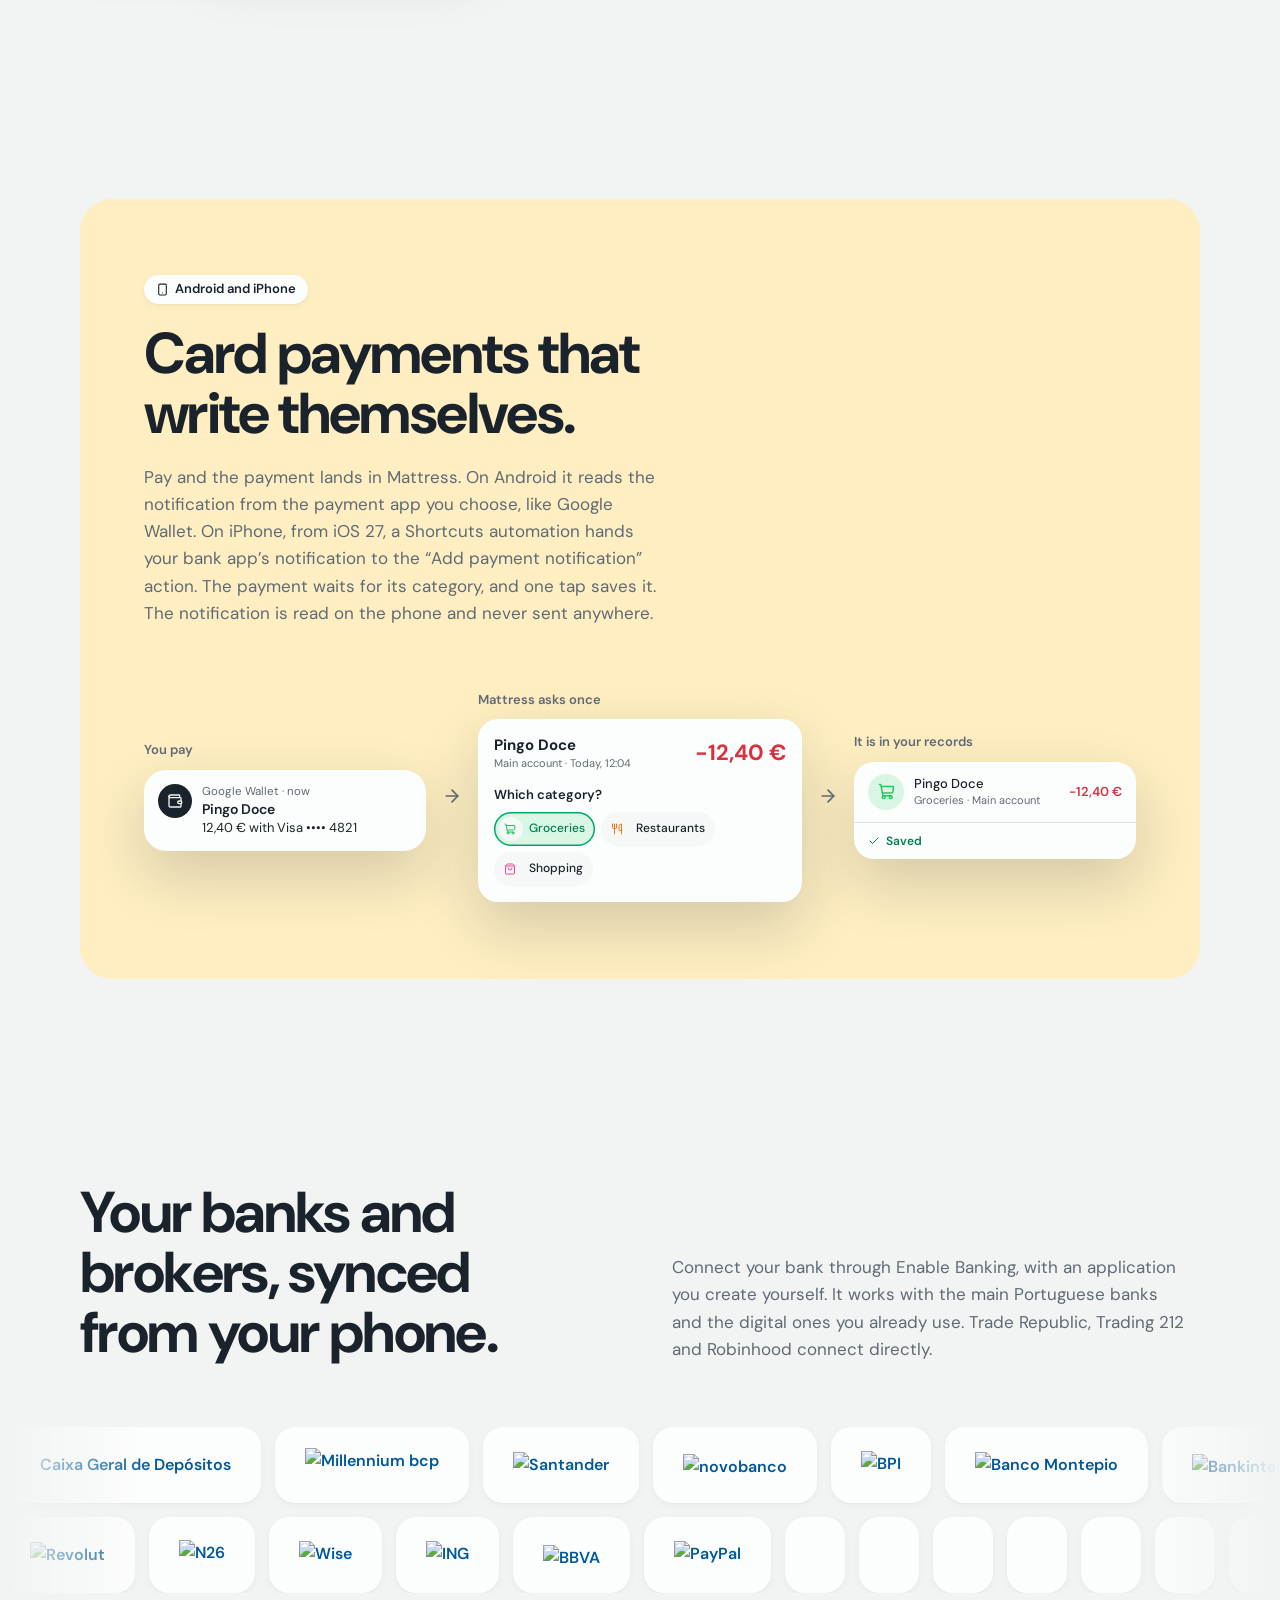
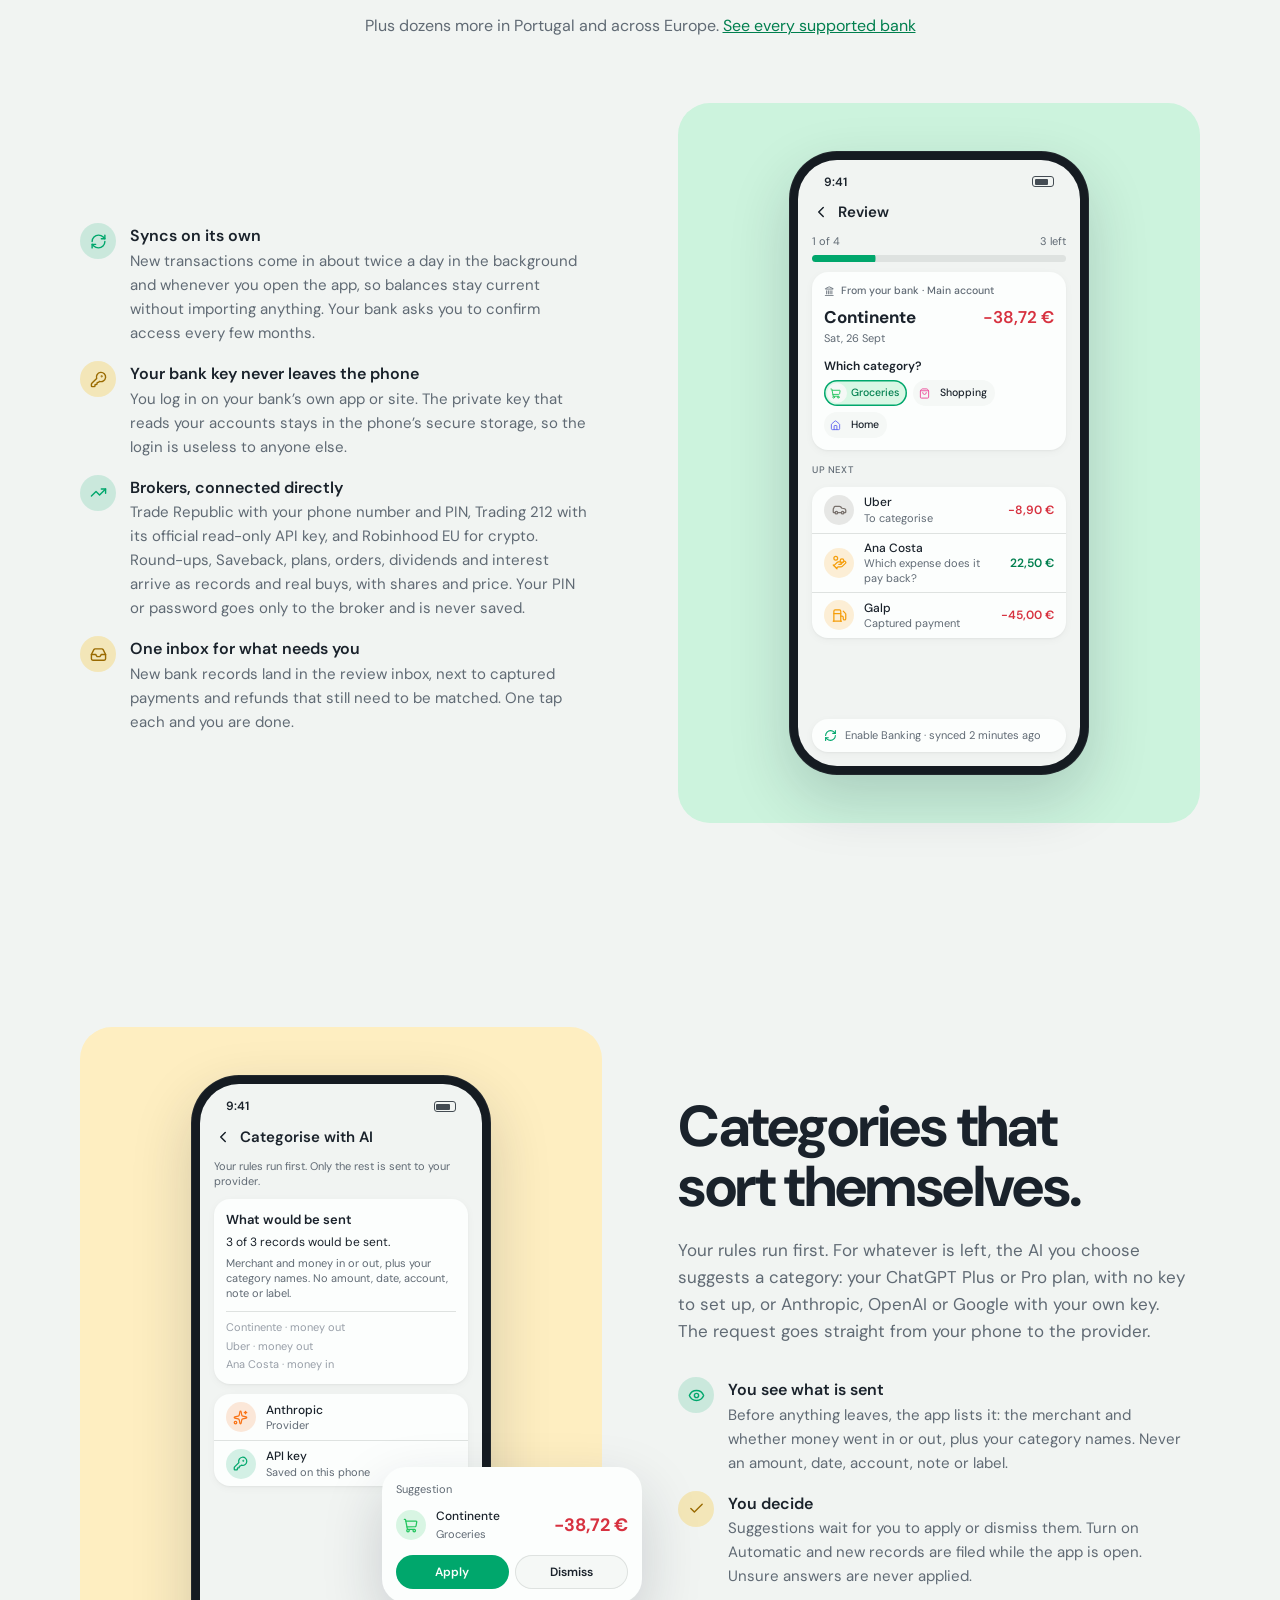
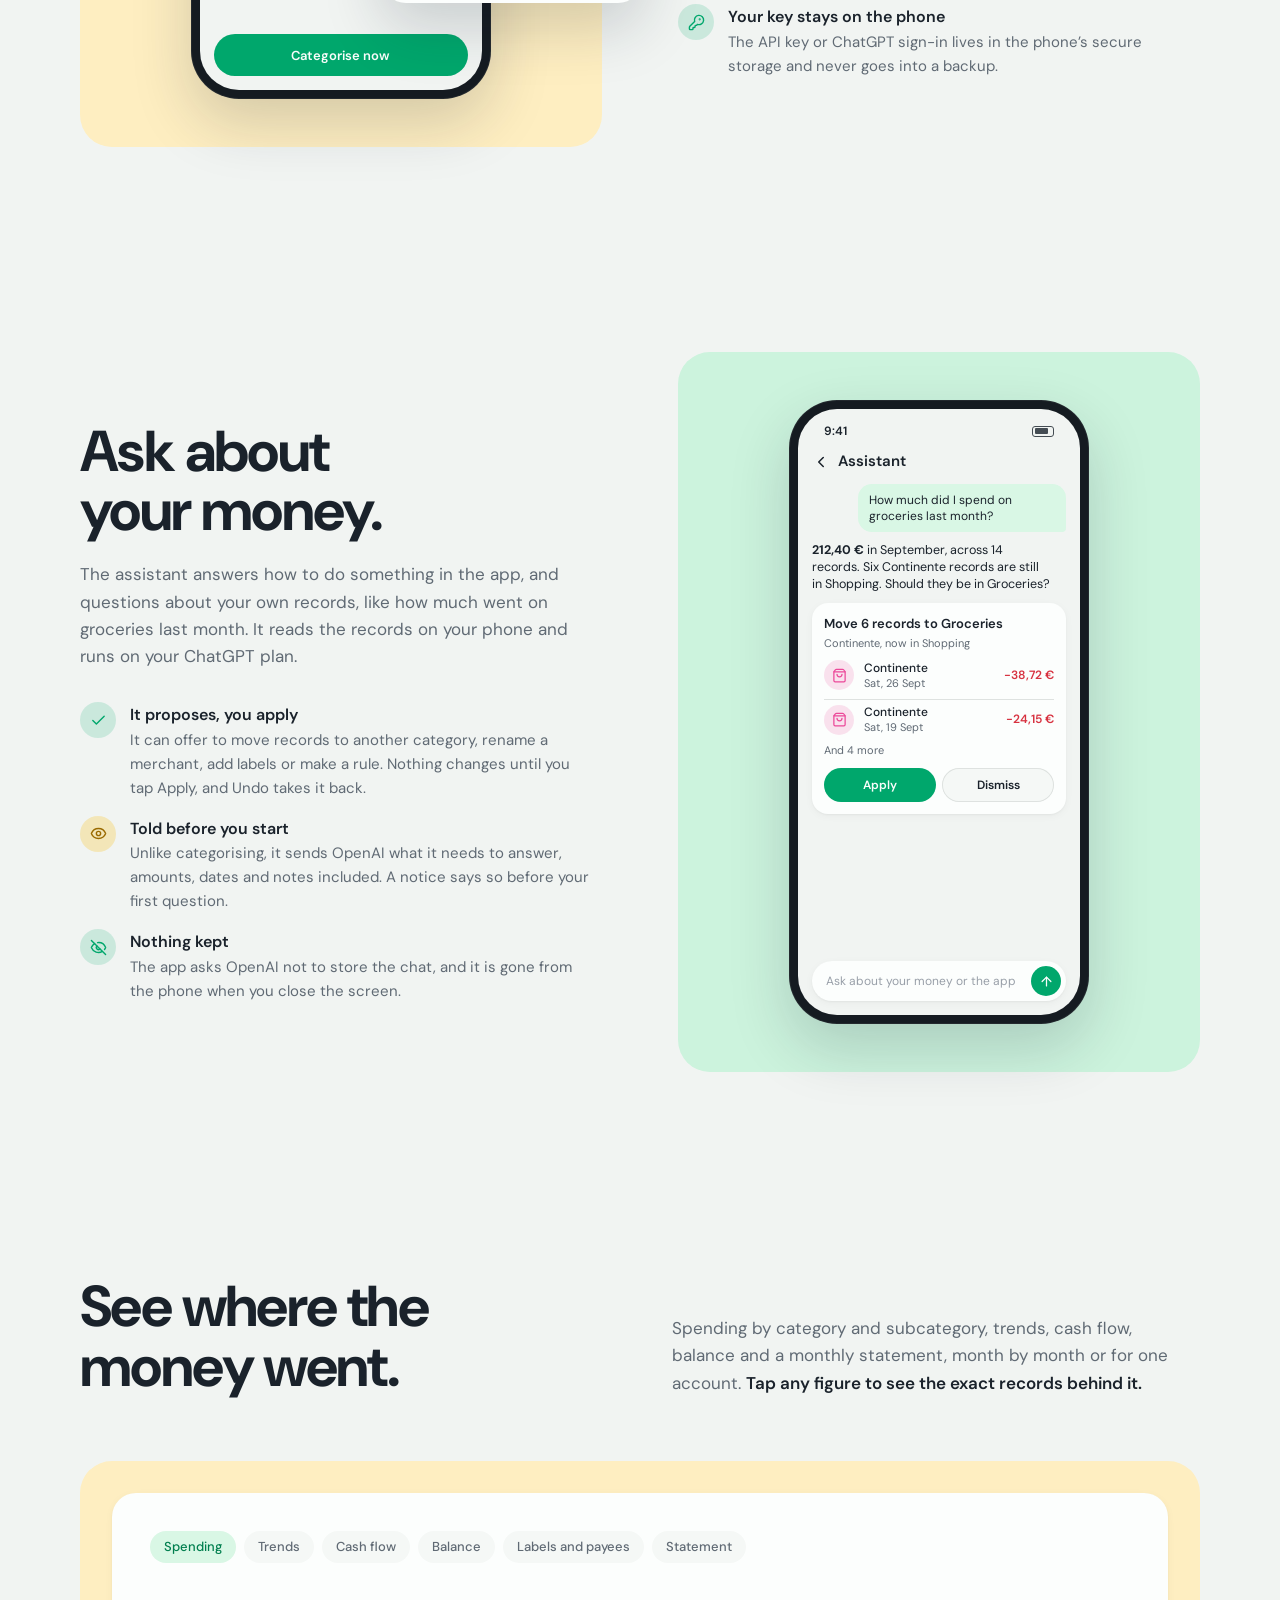
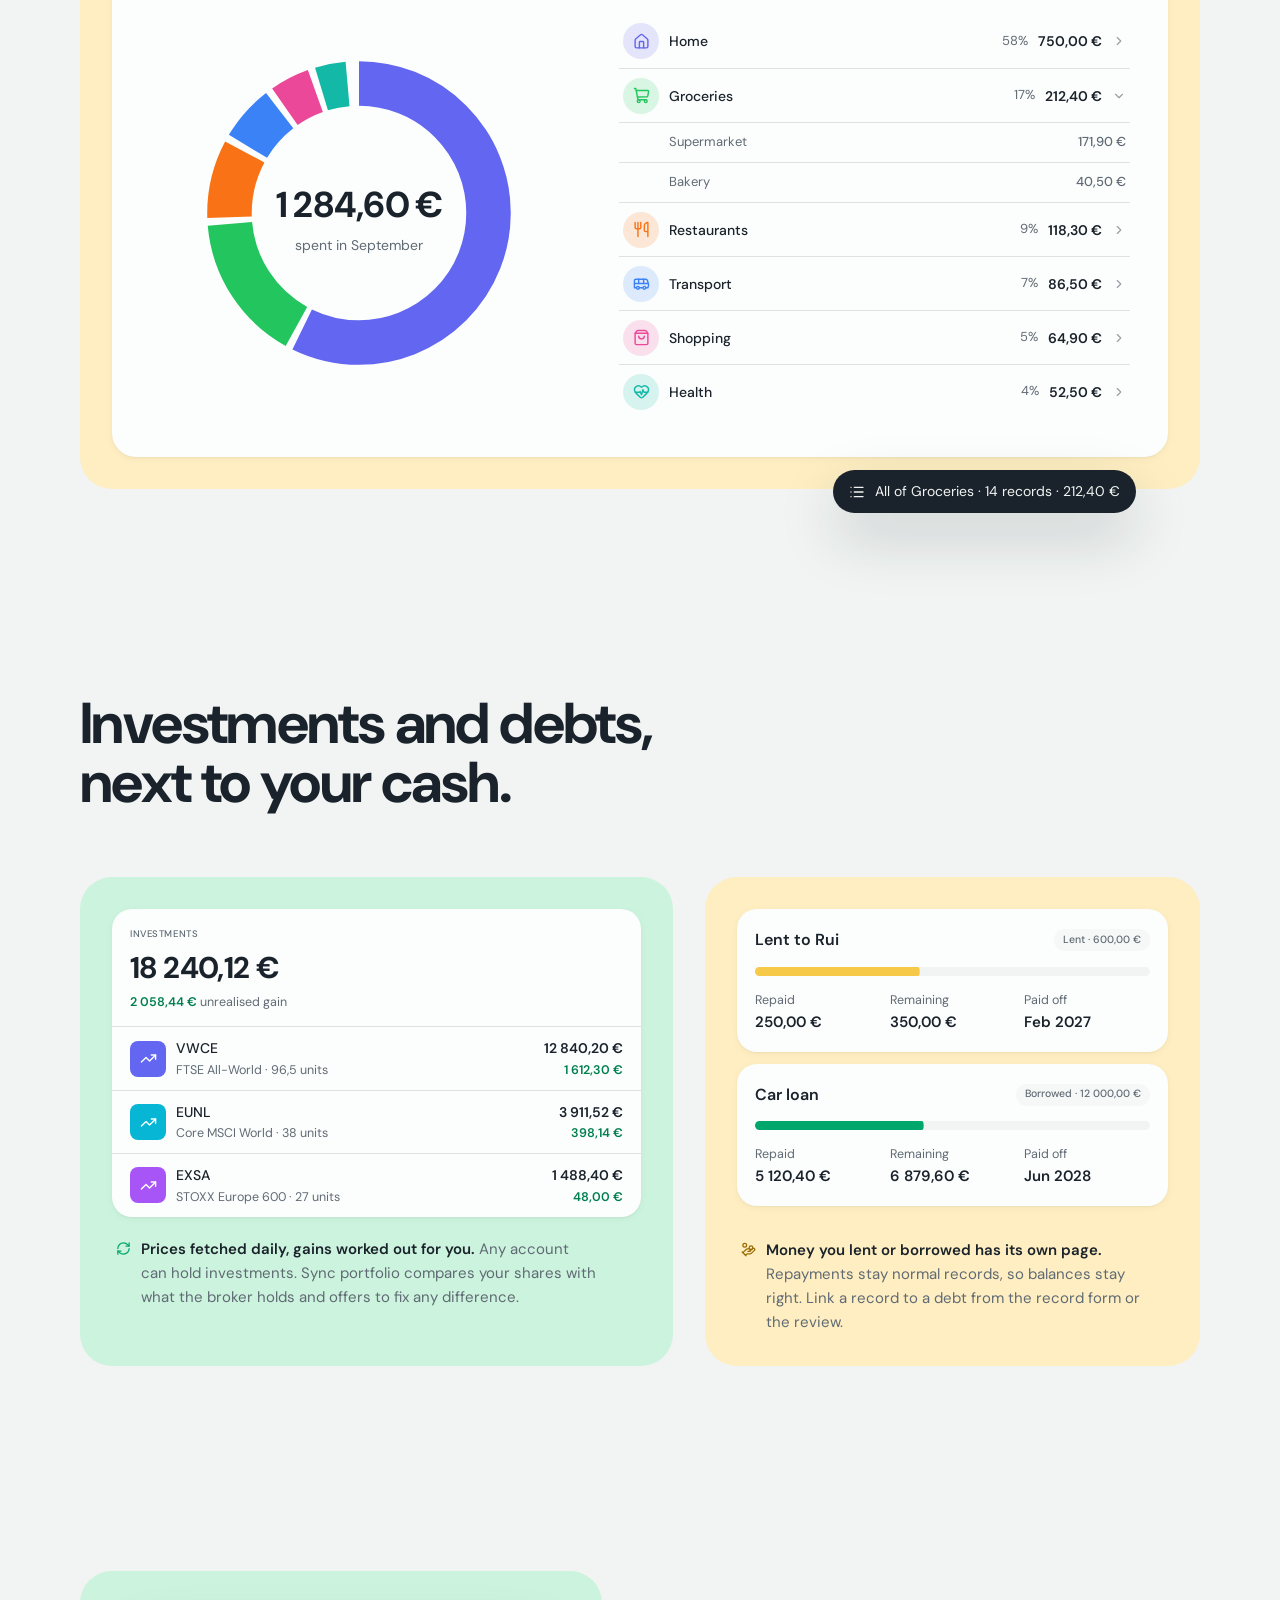
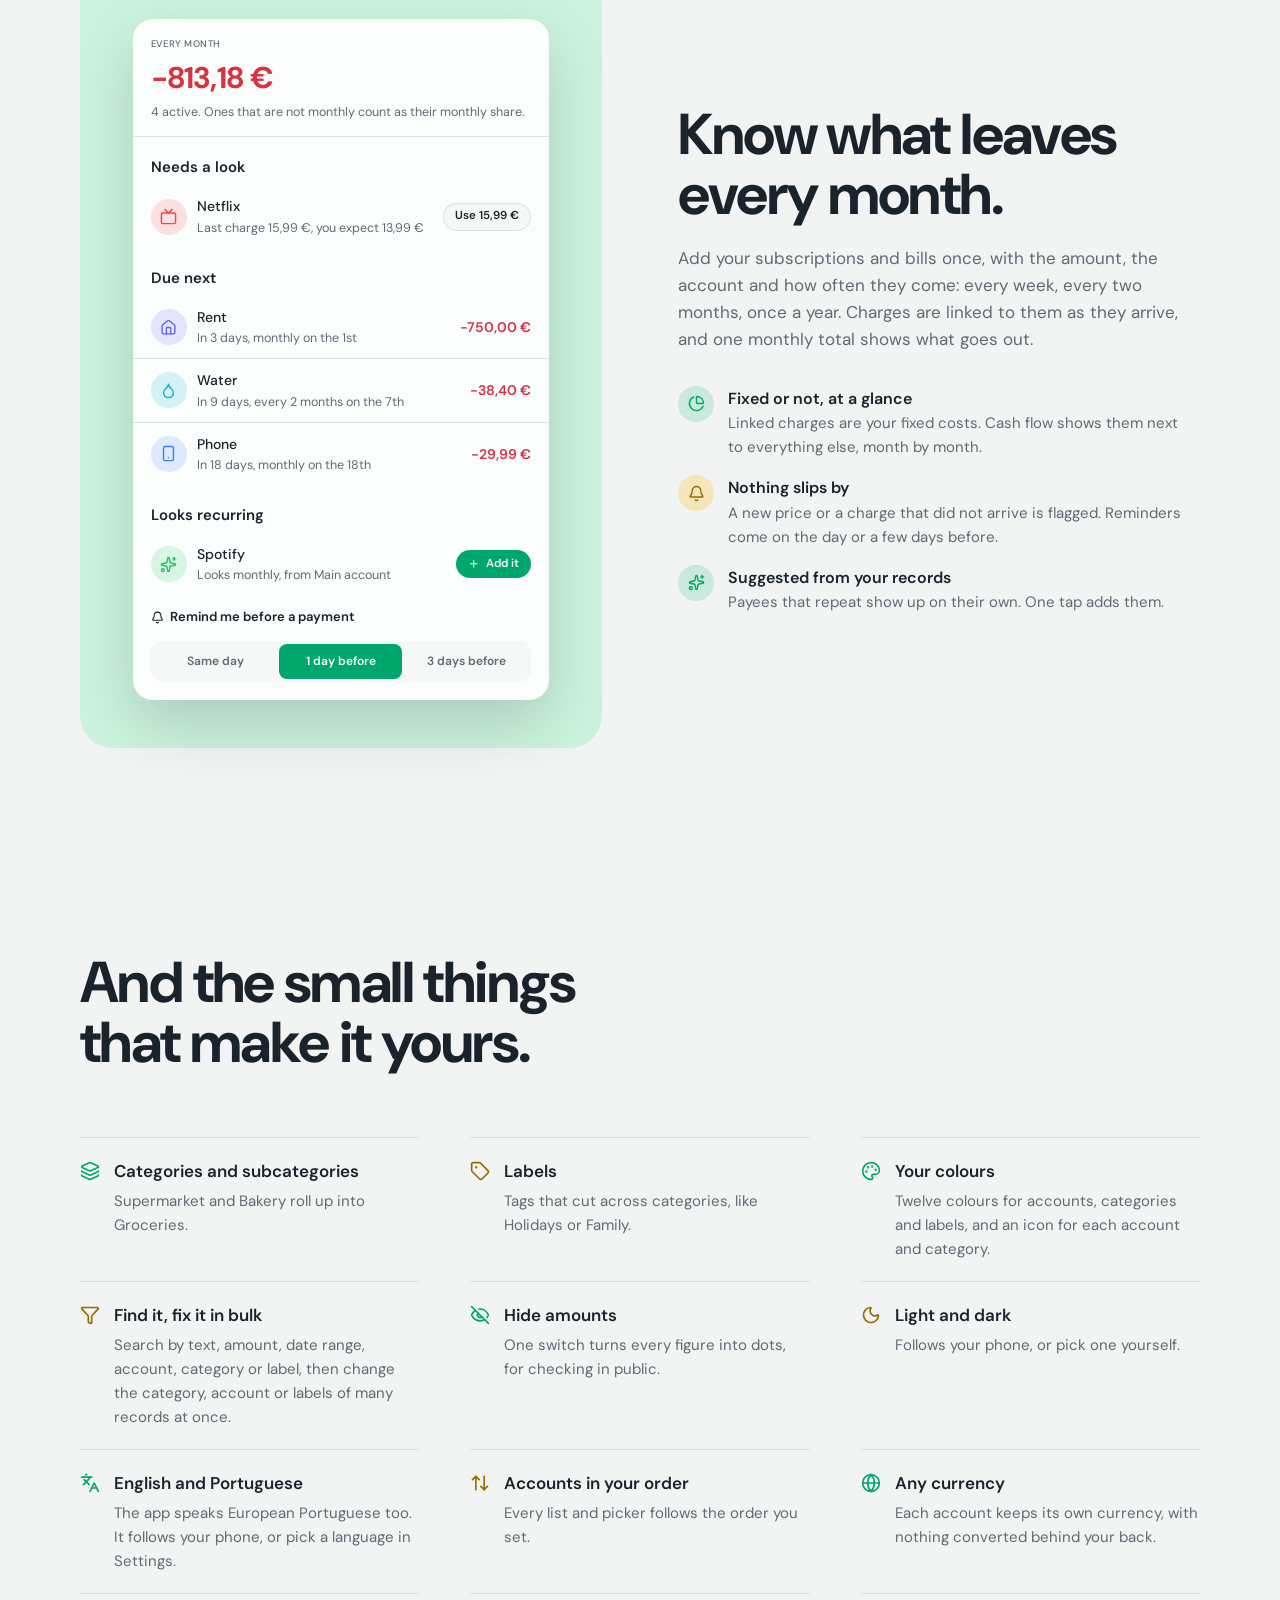
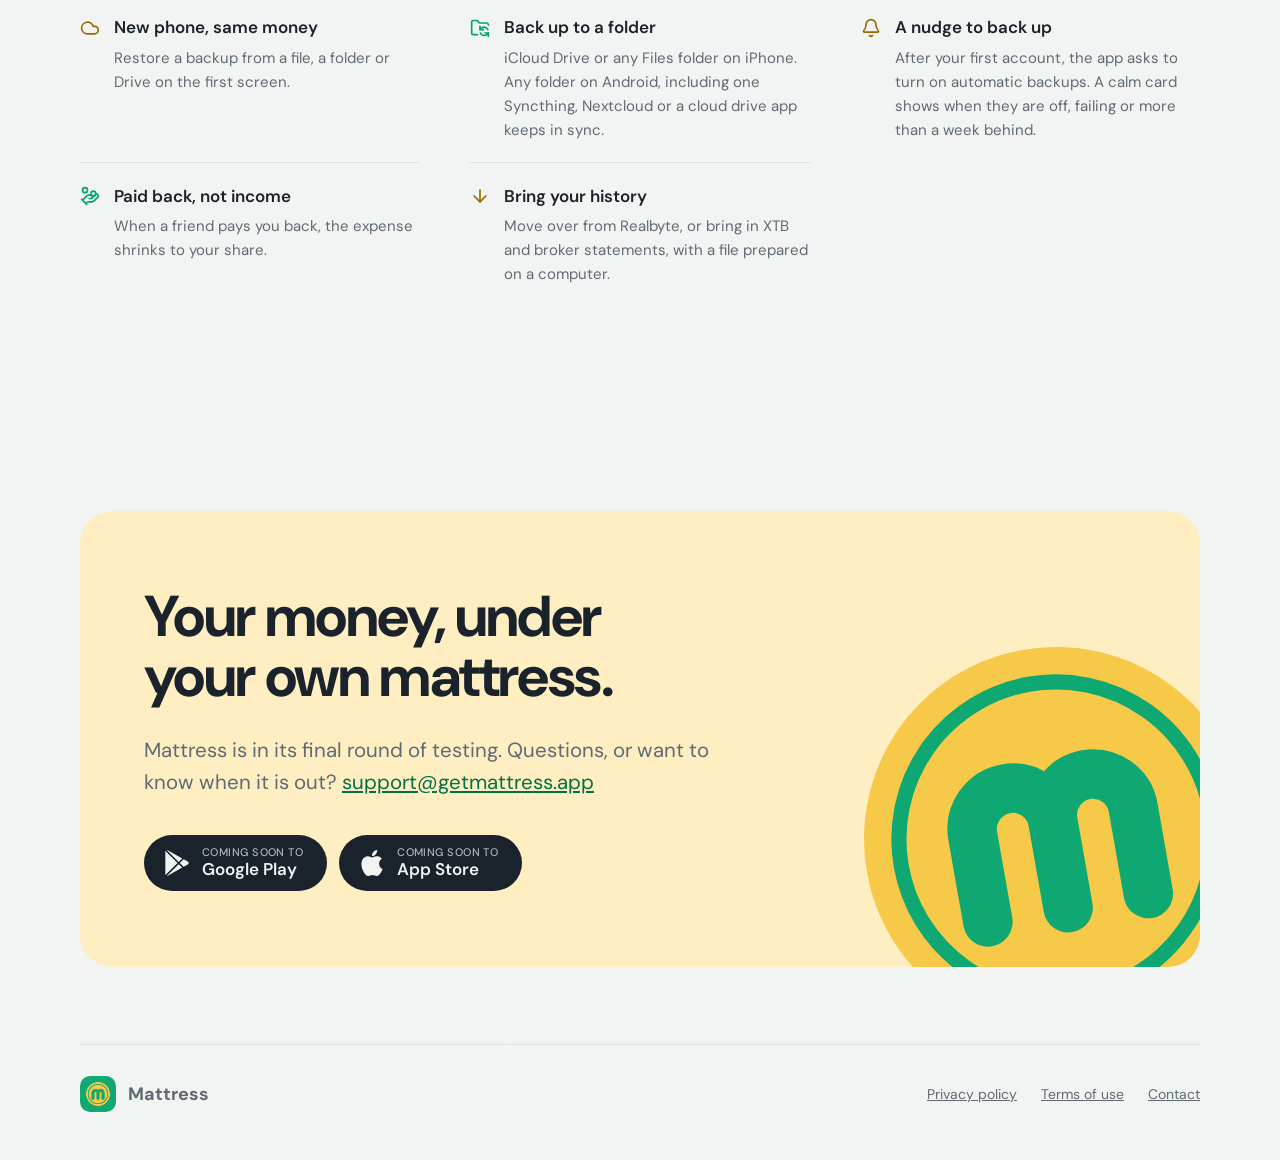
==== commit 407ad38c: "feat: add terms of use for selling the app from Portugal Before Pro goes on sale the site needs term" ====
--- a/index.html
+++ b/index.html
@@ -2159,6 +2159,7 @@
       <a class="brand" href="./"><img src="icon.png" alt="" />Mattress</a>
       <nav aria-label="Footer">
         <a href="privacy.html">Privacy policy</a>
+        <a href="terms.html">Terms of use</a>
         <a href="mailto:support@getmattress.app">Contact</a>
       </nav>
     </footer>
--- a/styles.css
+++ b/styles.css
@@ -109,7 +109,7 @@
   font-variant-numeric: tabular-nums;
 }
 
-/* Privacy policy */
+/* Privacy policy and terms of use */
 
 .policy {
   max-width: 44rem;
@@ -136,6 +136,9 @@
 }
 
 .policy footer {
+  display: flex;
+  flex-wrap: wrap;
+  gap: 0.5rem 1.5rem;
   margin-top: 3rem;
   padding-top: 1.5rem;
   border-top: 1px solid var(--hairline);
@@ -1929,7 +1932,8 @@
 
 .site-footer nav {
   display: flex;
-  gap: 1.5rem;
+  flex-wrap: wrap;
+  gap: 0.5rem 1.5rem;
 }
 
 .site-footer a {
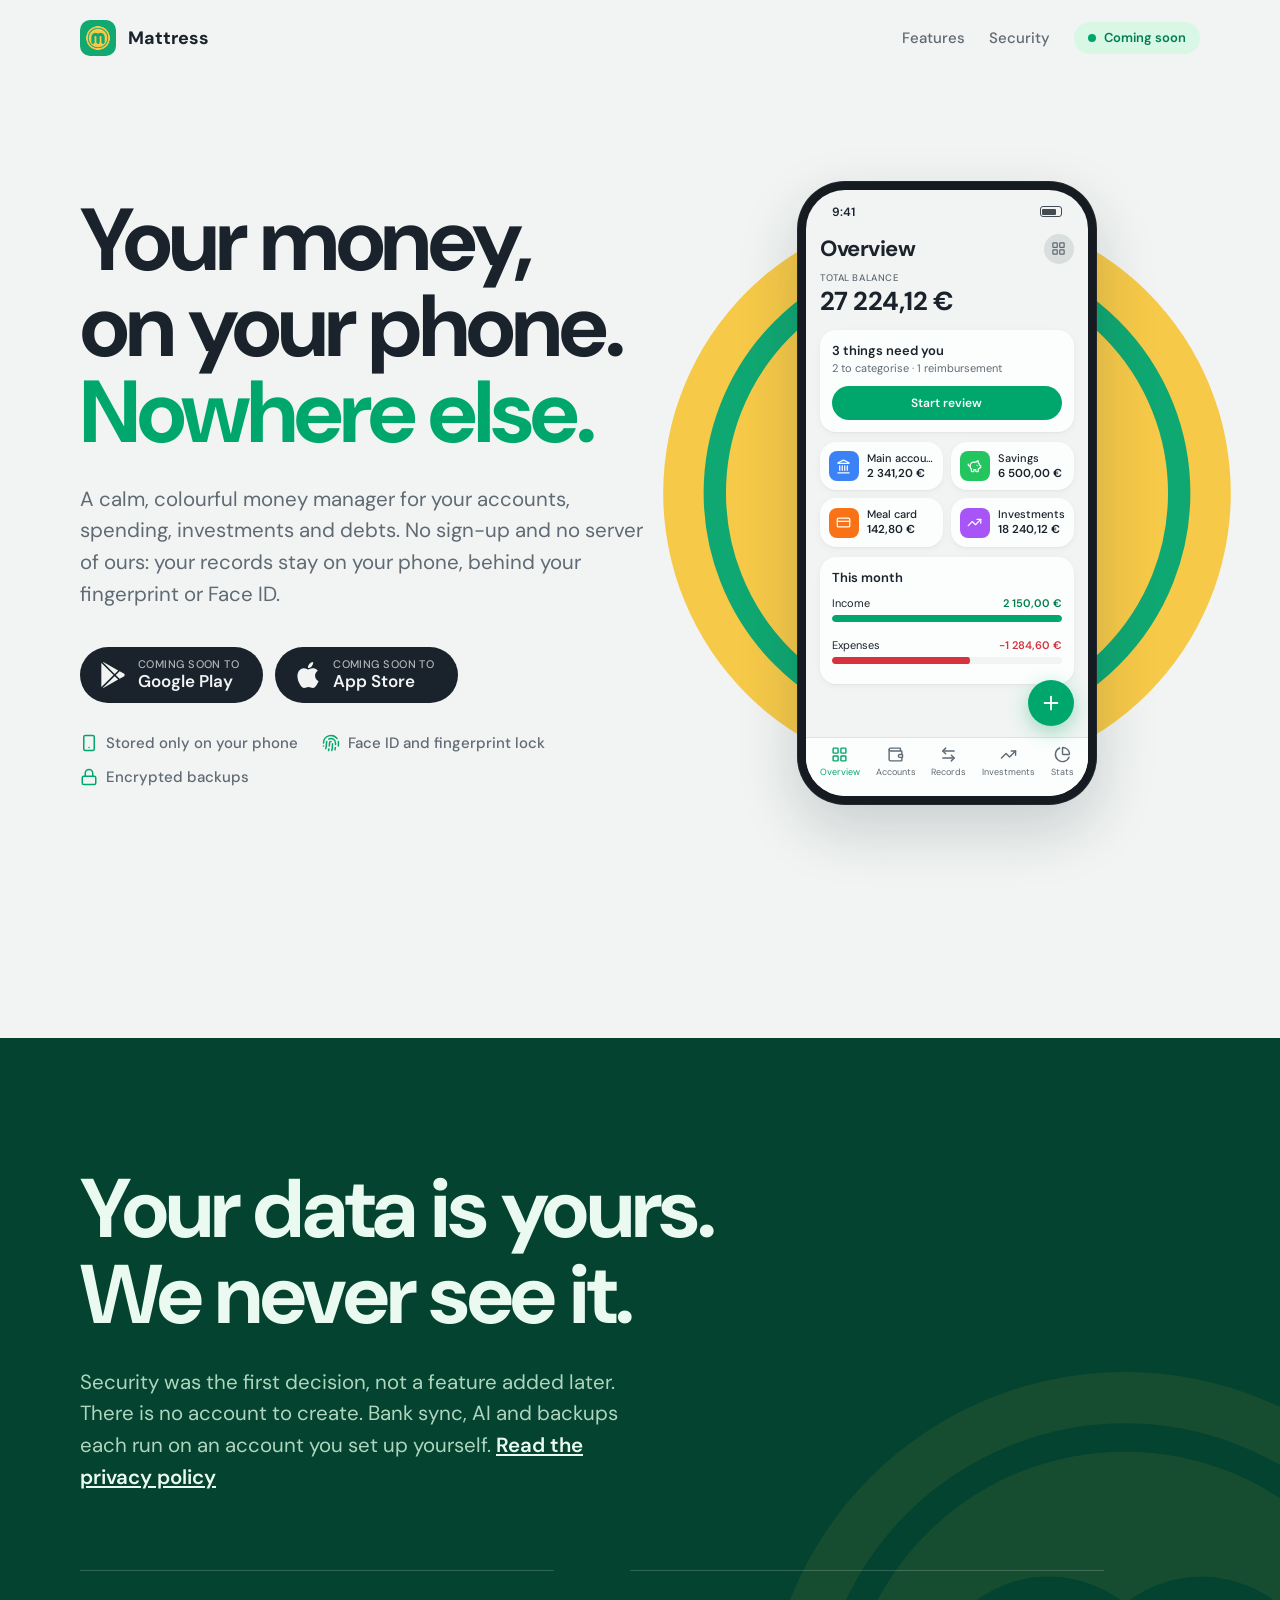
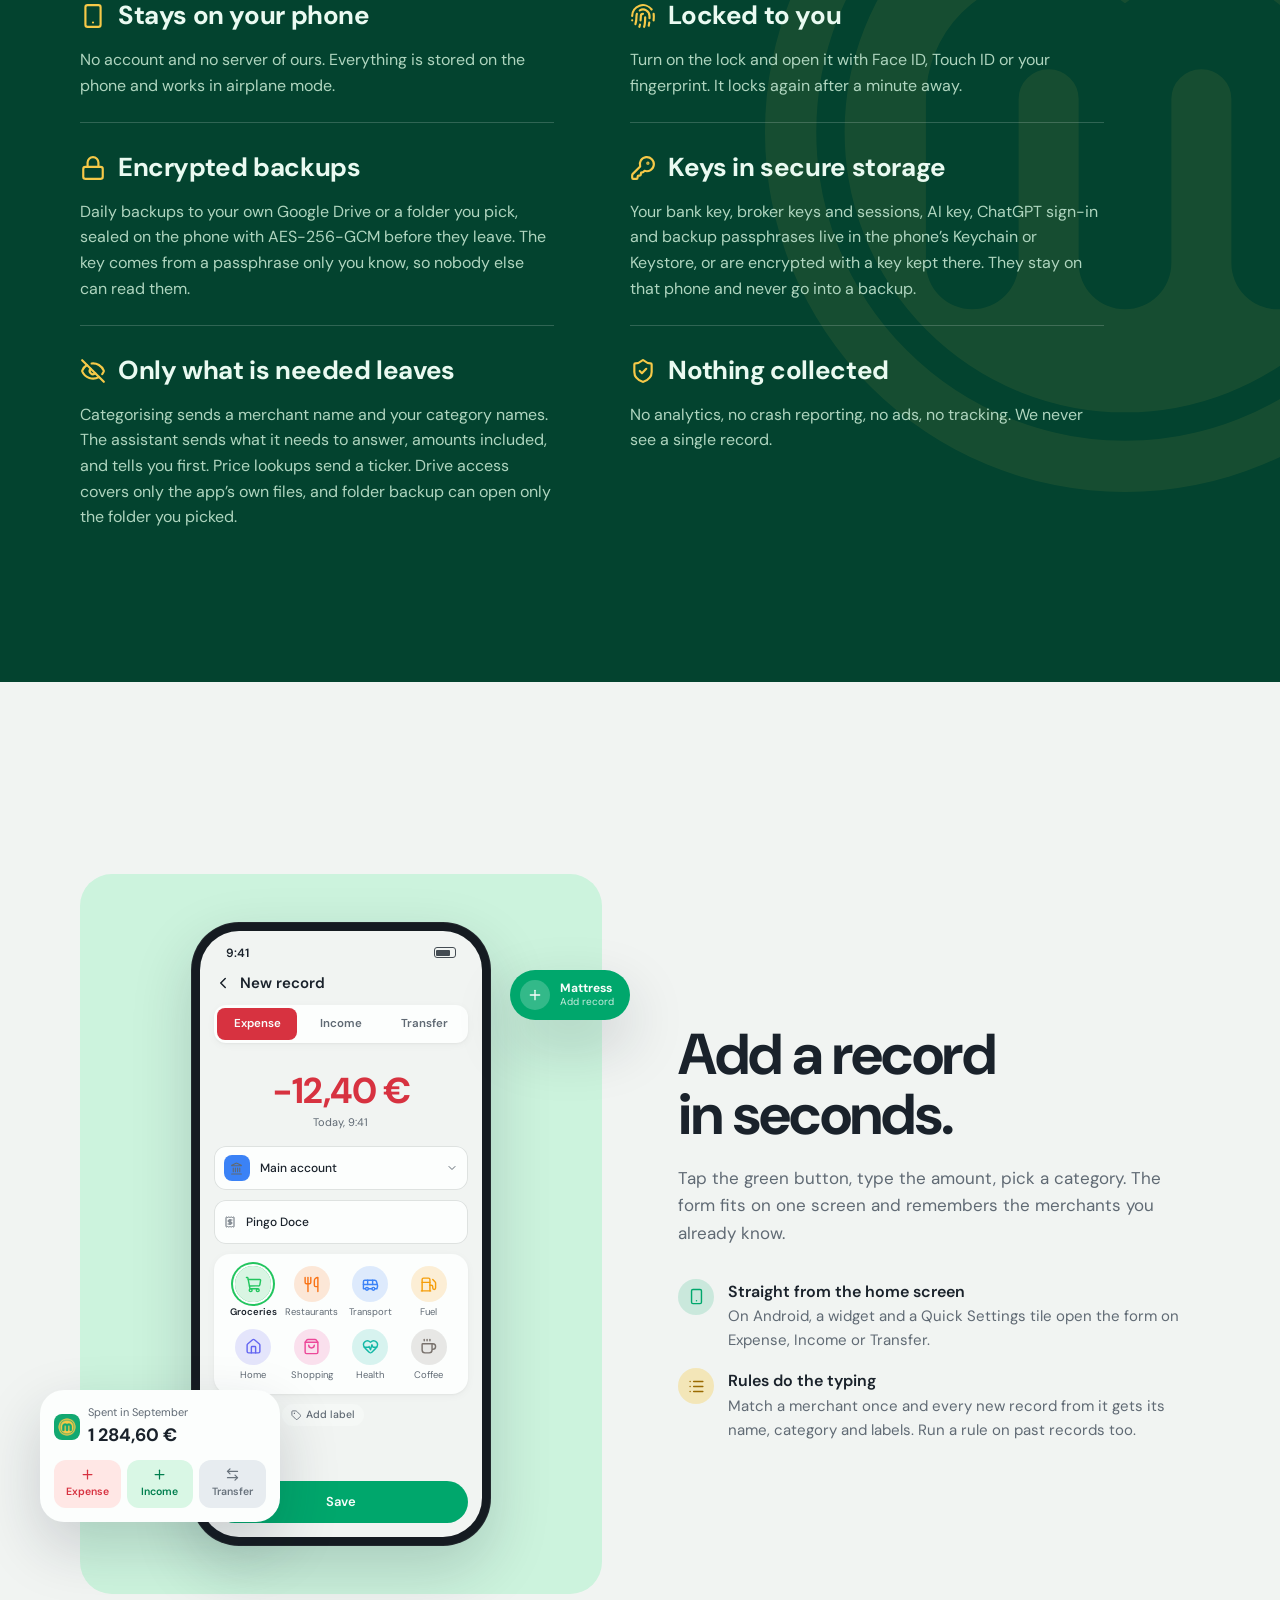
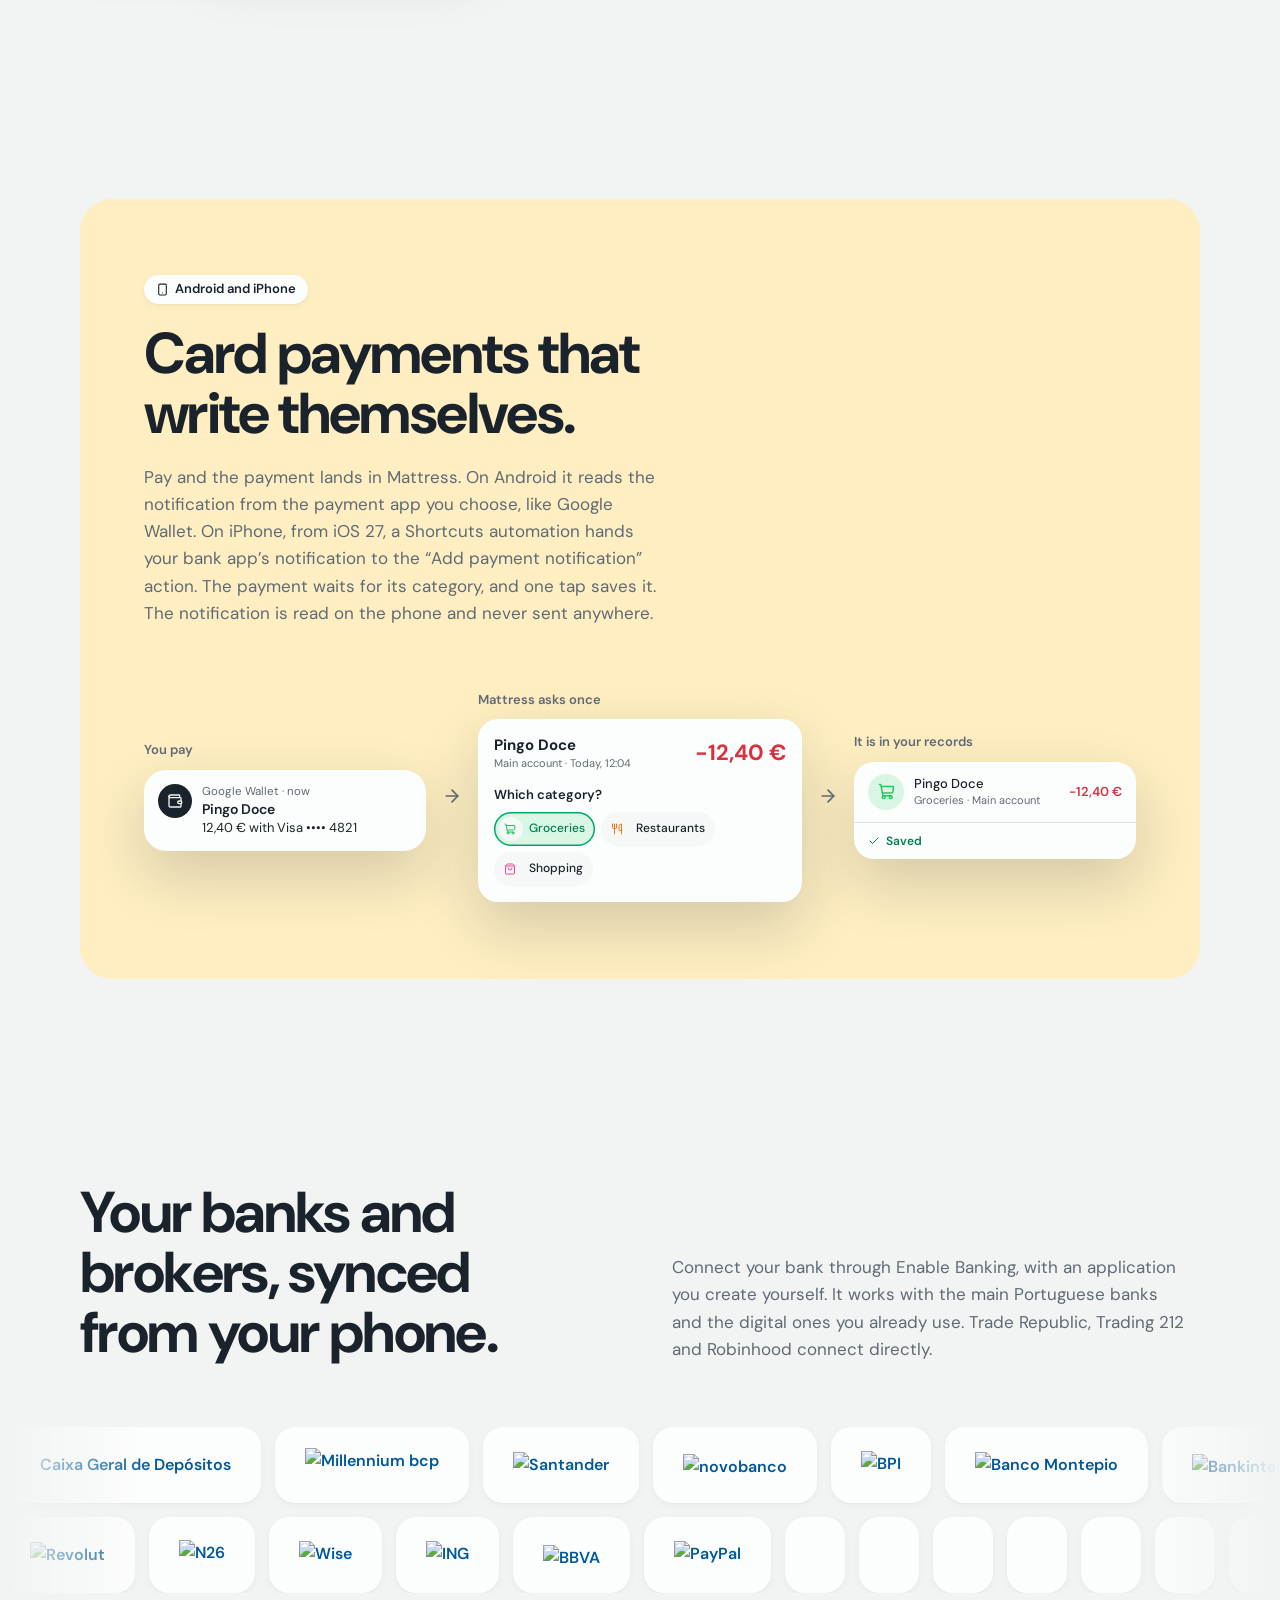
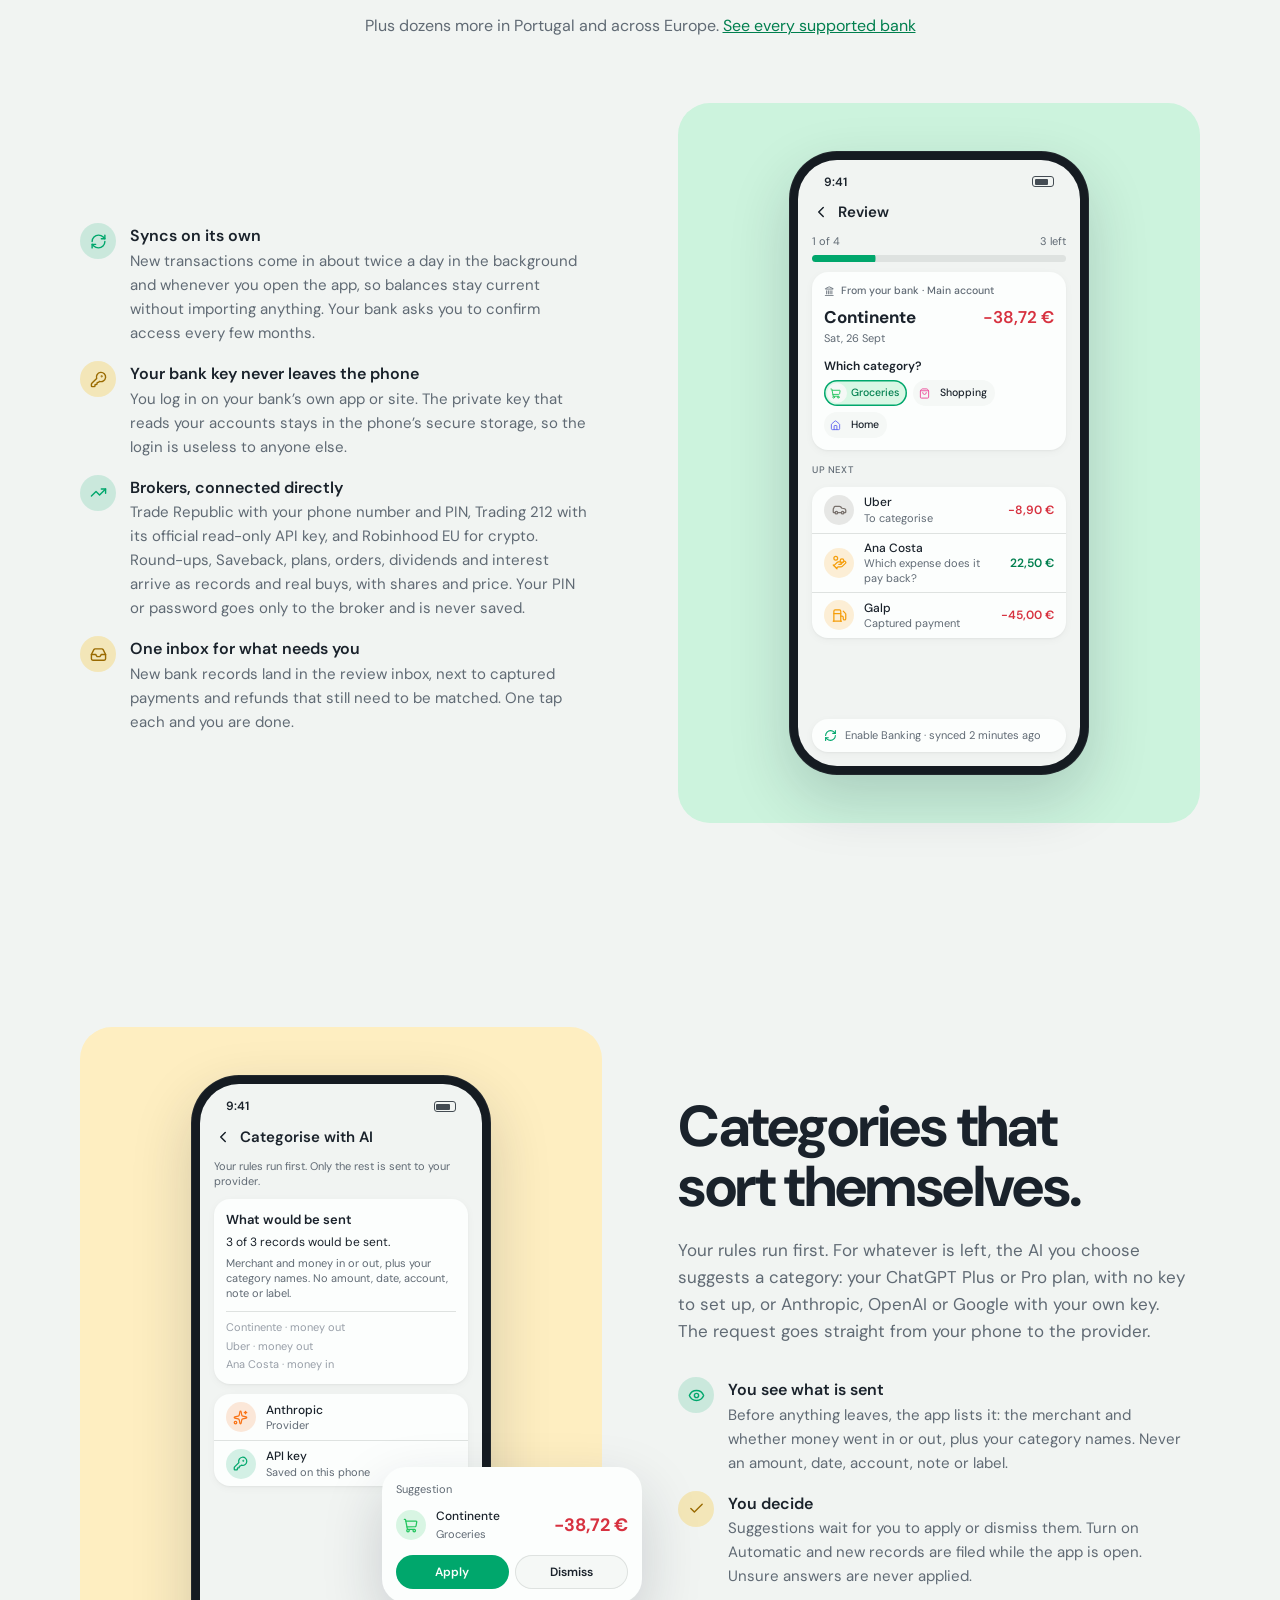
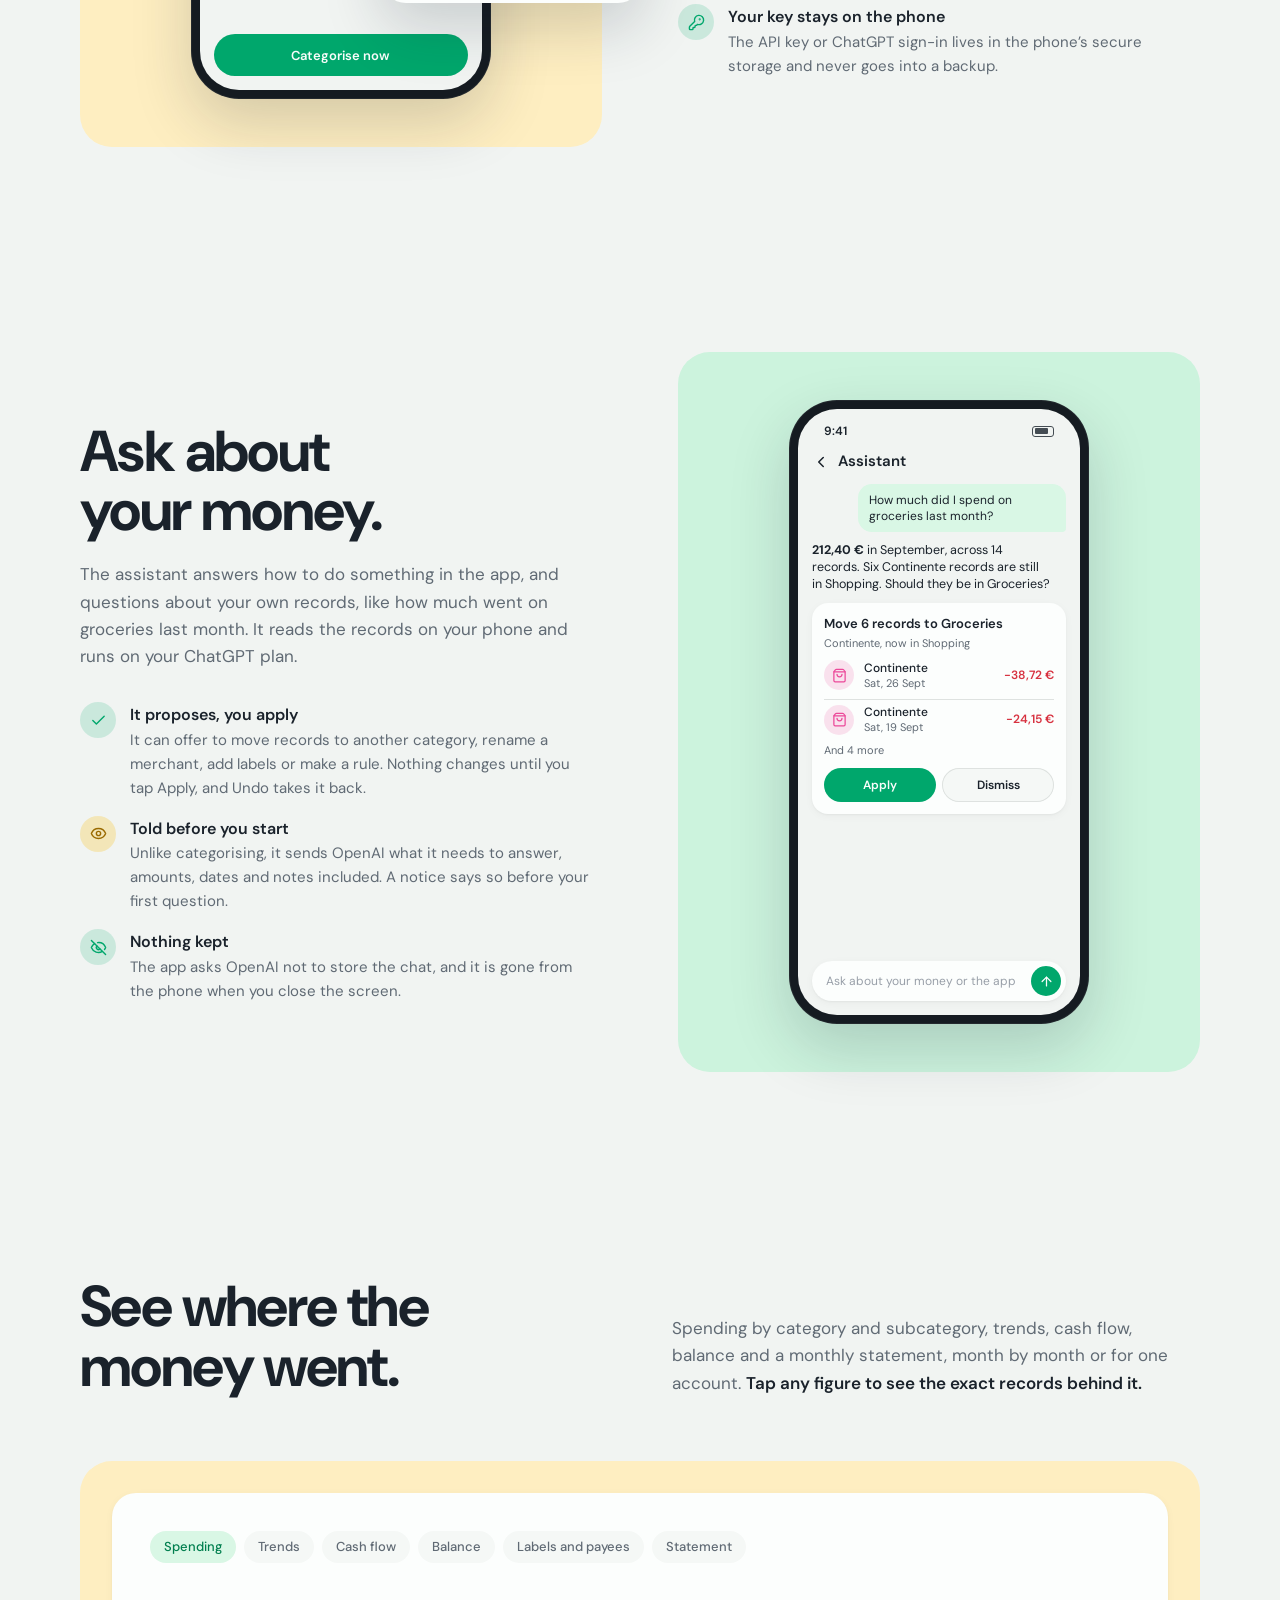
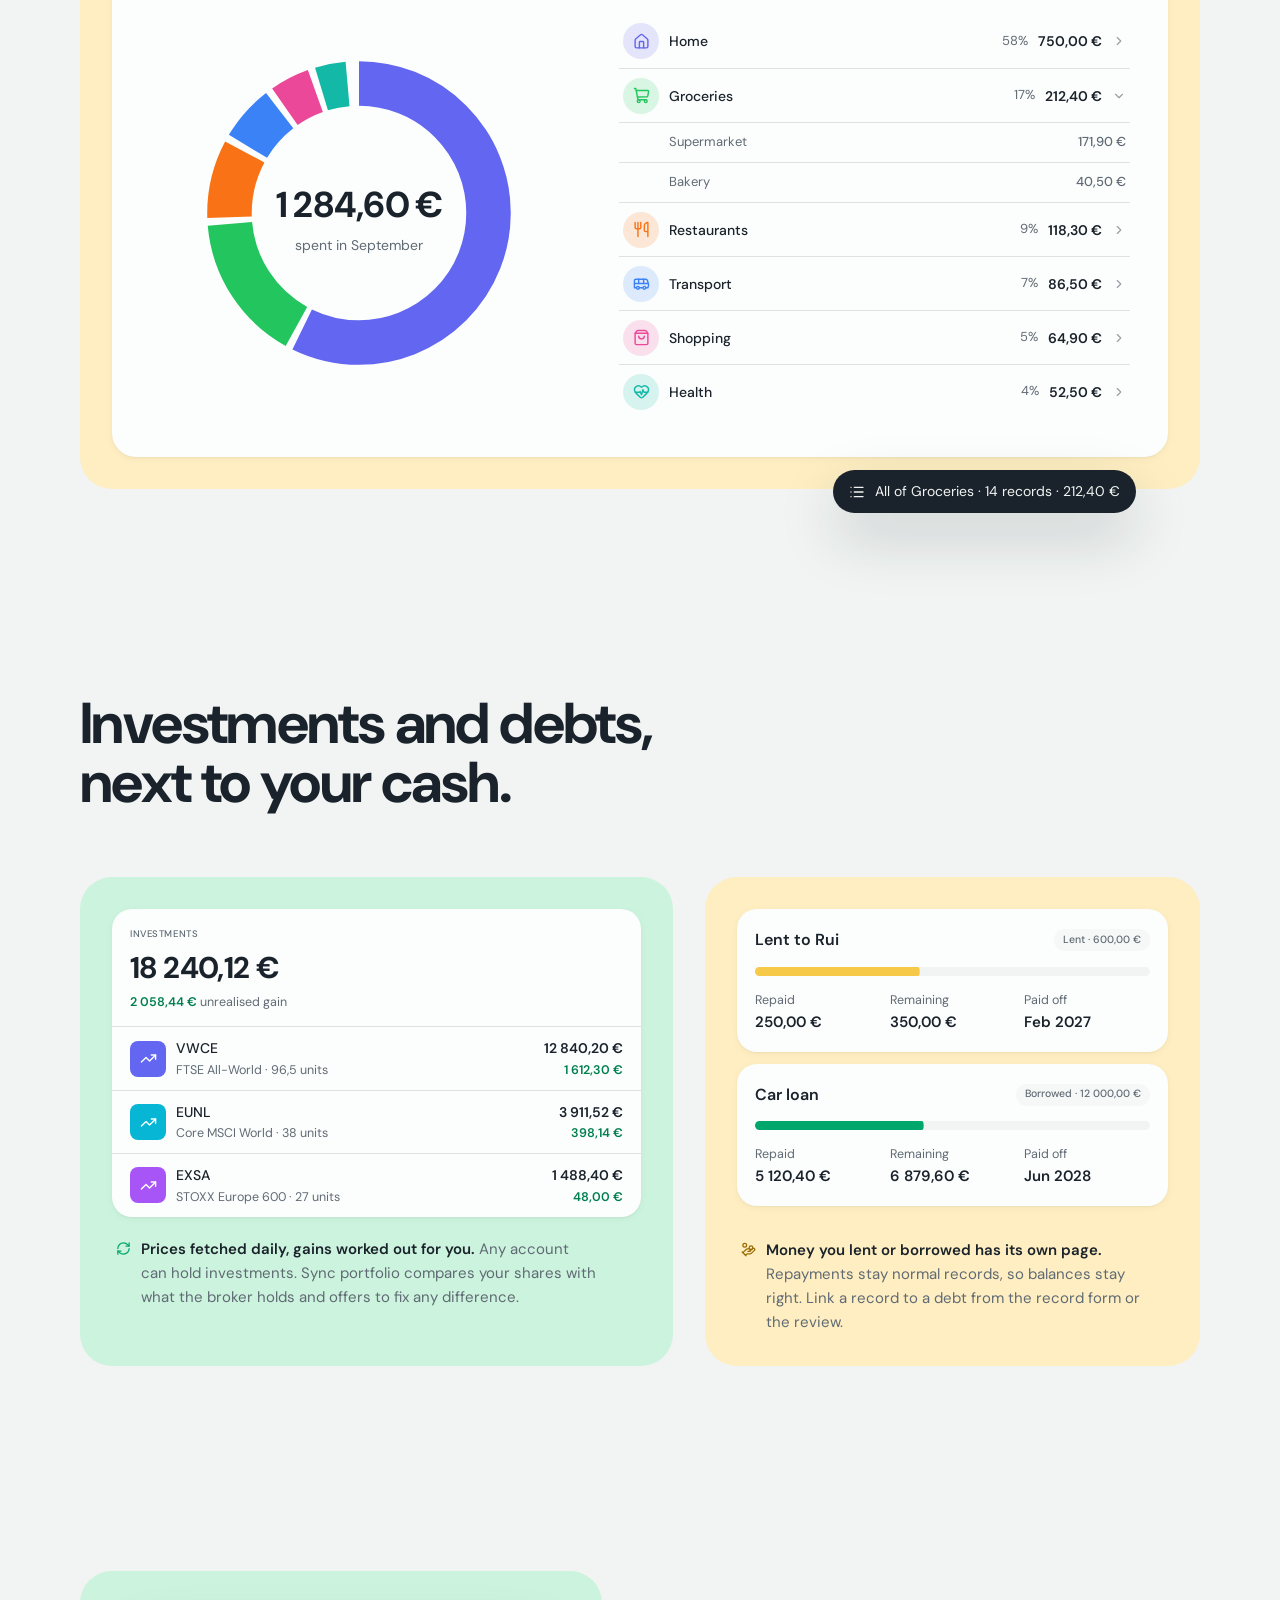
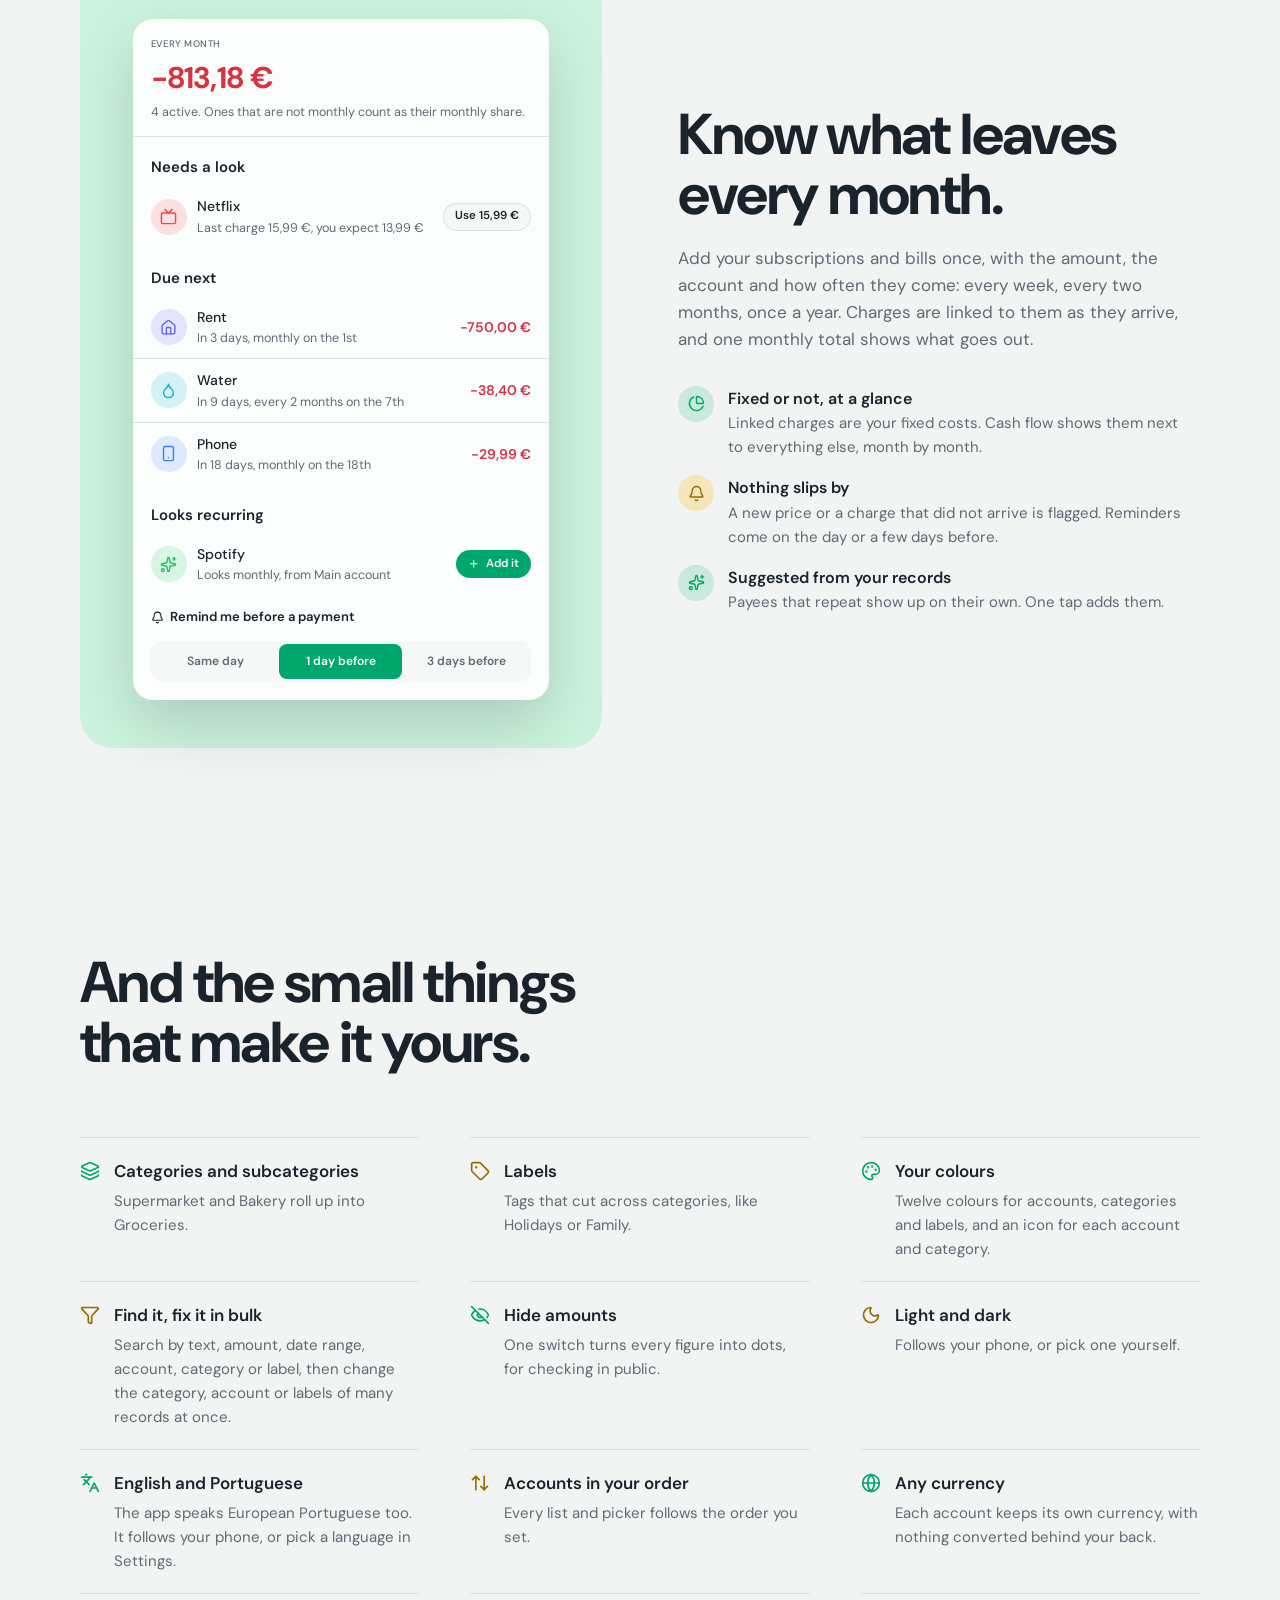
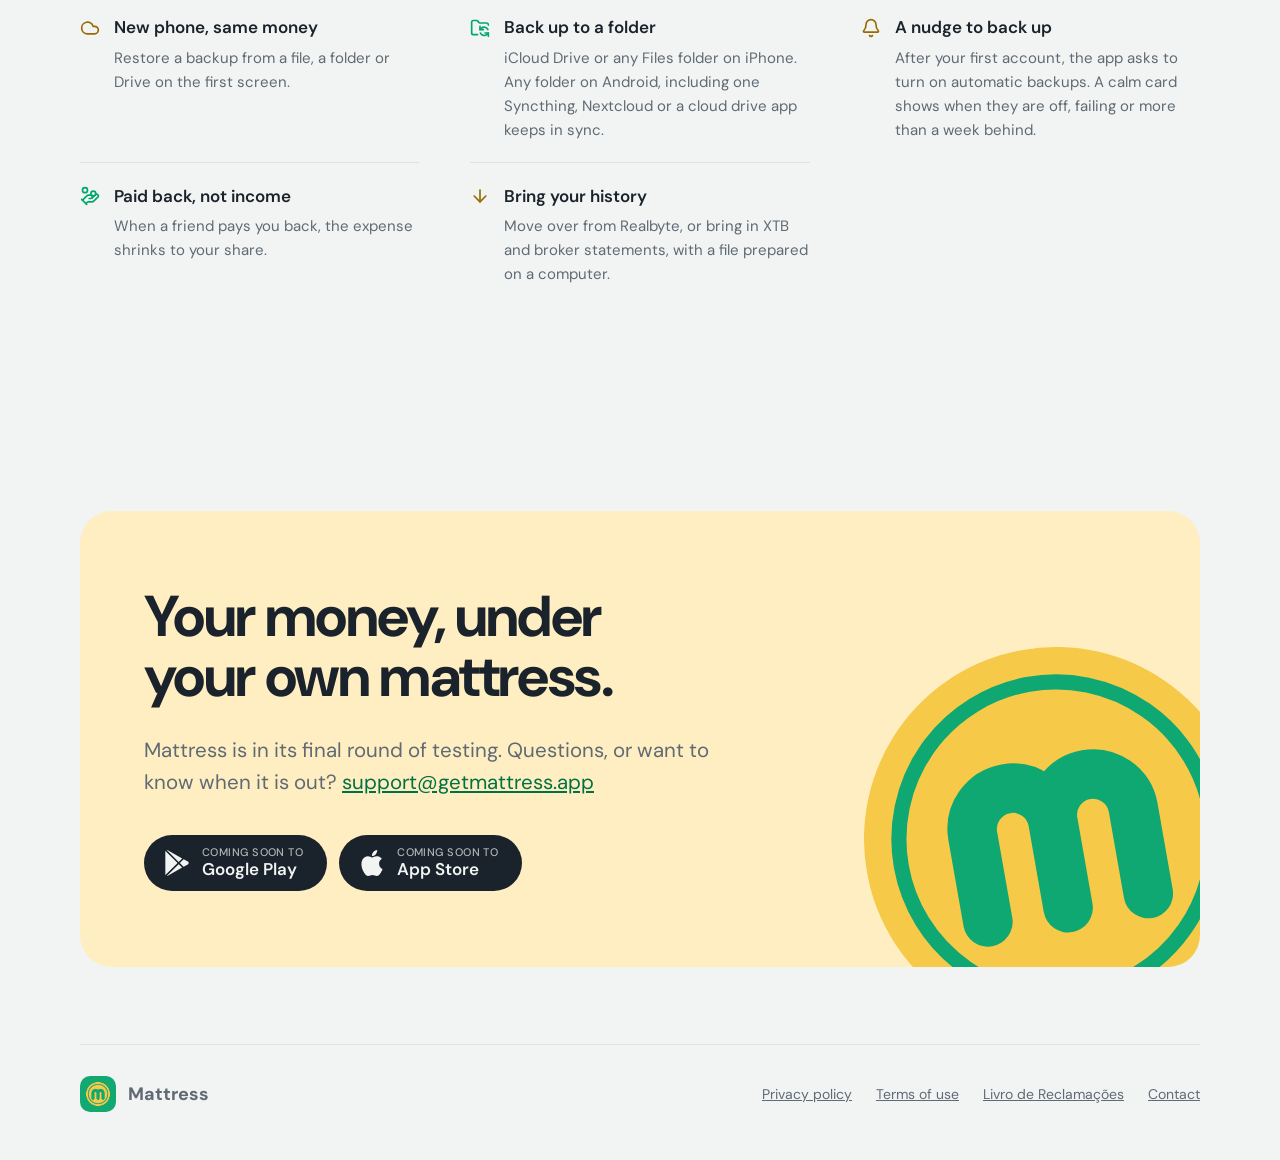
==== commit 86da9ea4: "feat: link the Livro de Reclamações from every page Portuguese law expects traders who sell to consu" ====
--- a/index.html
+++ b/index.html
@@ -2160,6 +2160,9 @@
       <nav aria-label="Footer">
         <a href="privacy.html">Privacy policy</a>
         <a href="terms.html">Terms of use</a>
+        <a href="https://www.livroreclamacoes.pt/" lang="pt"
+          >Livro de Reclamações</a
+        >
         <a href="mailto:support@getmattress.app">Contact</a>
       </nav>
     </footer>
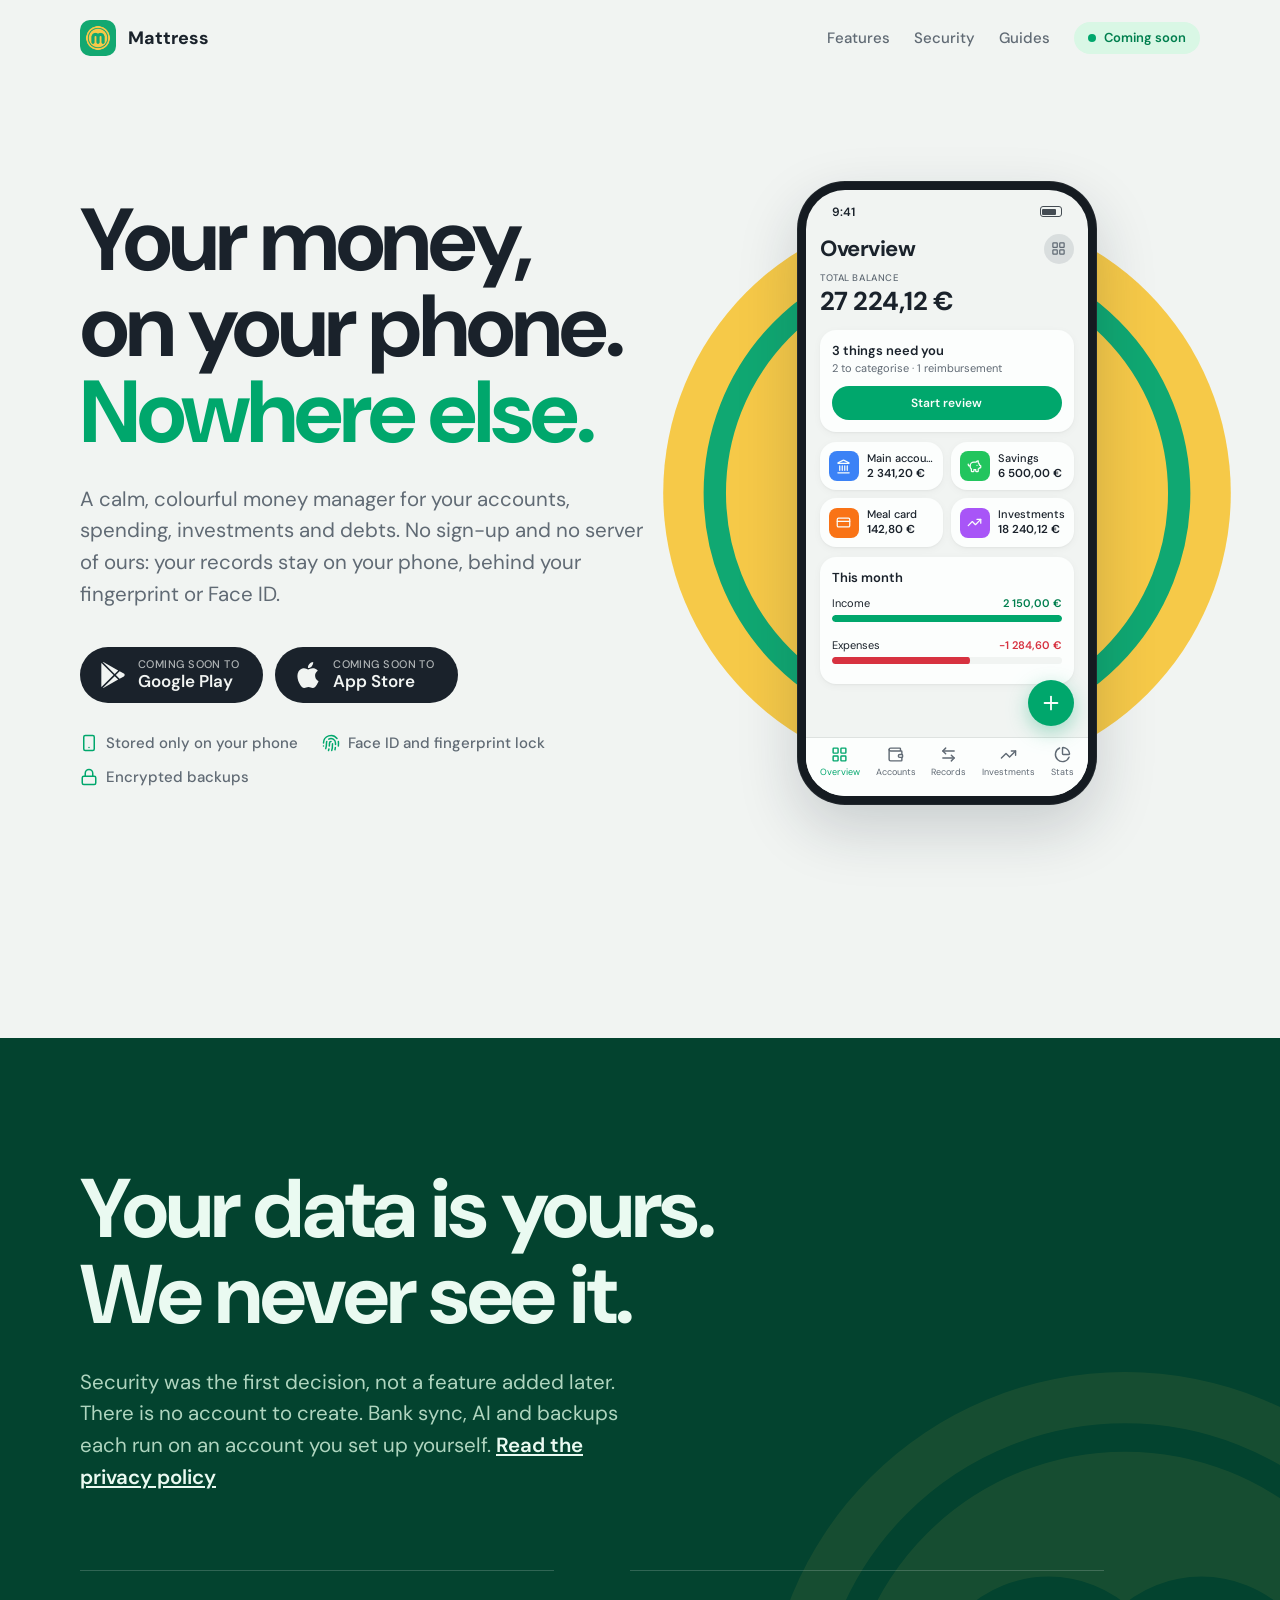
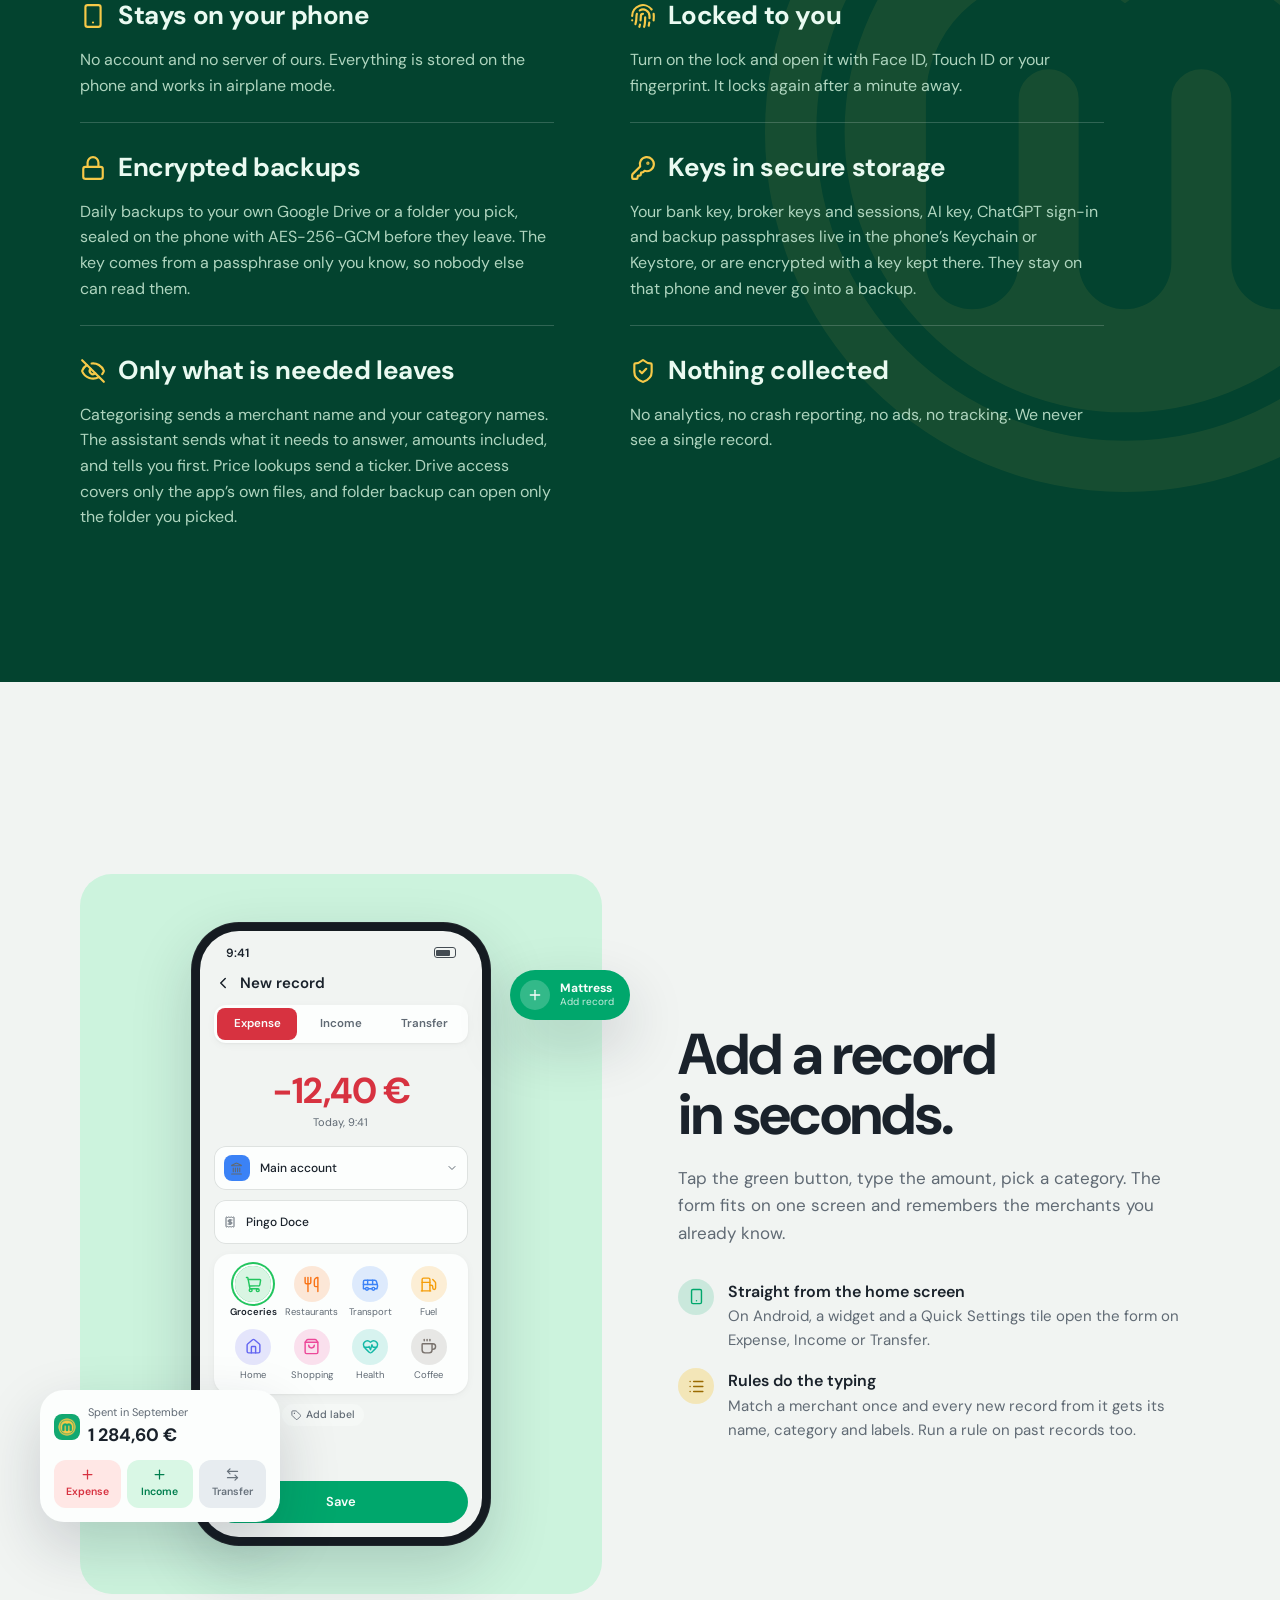
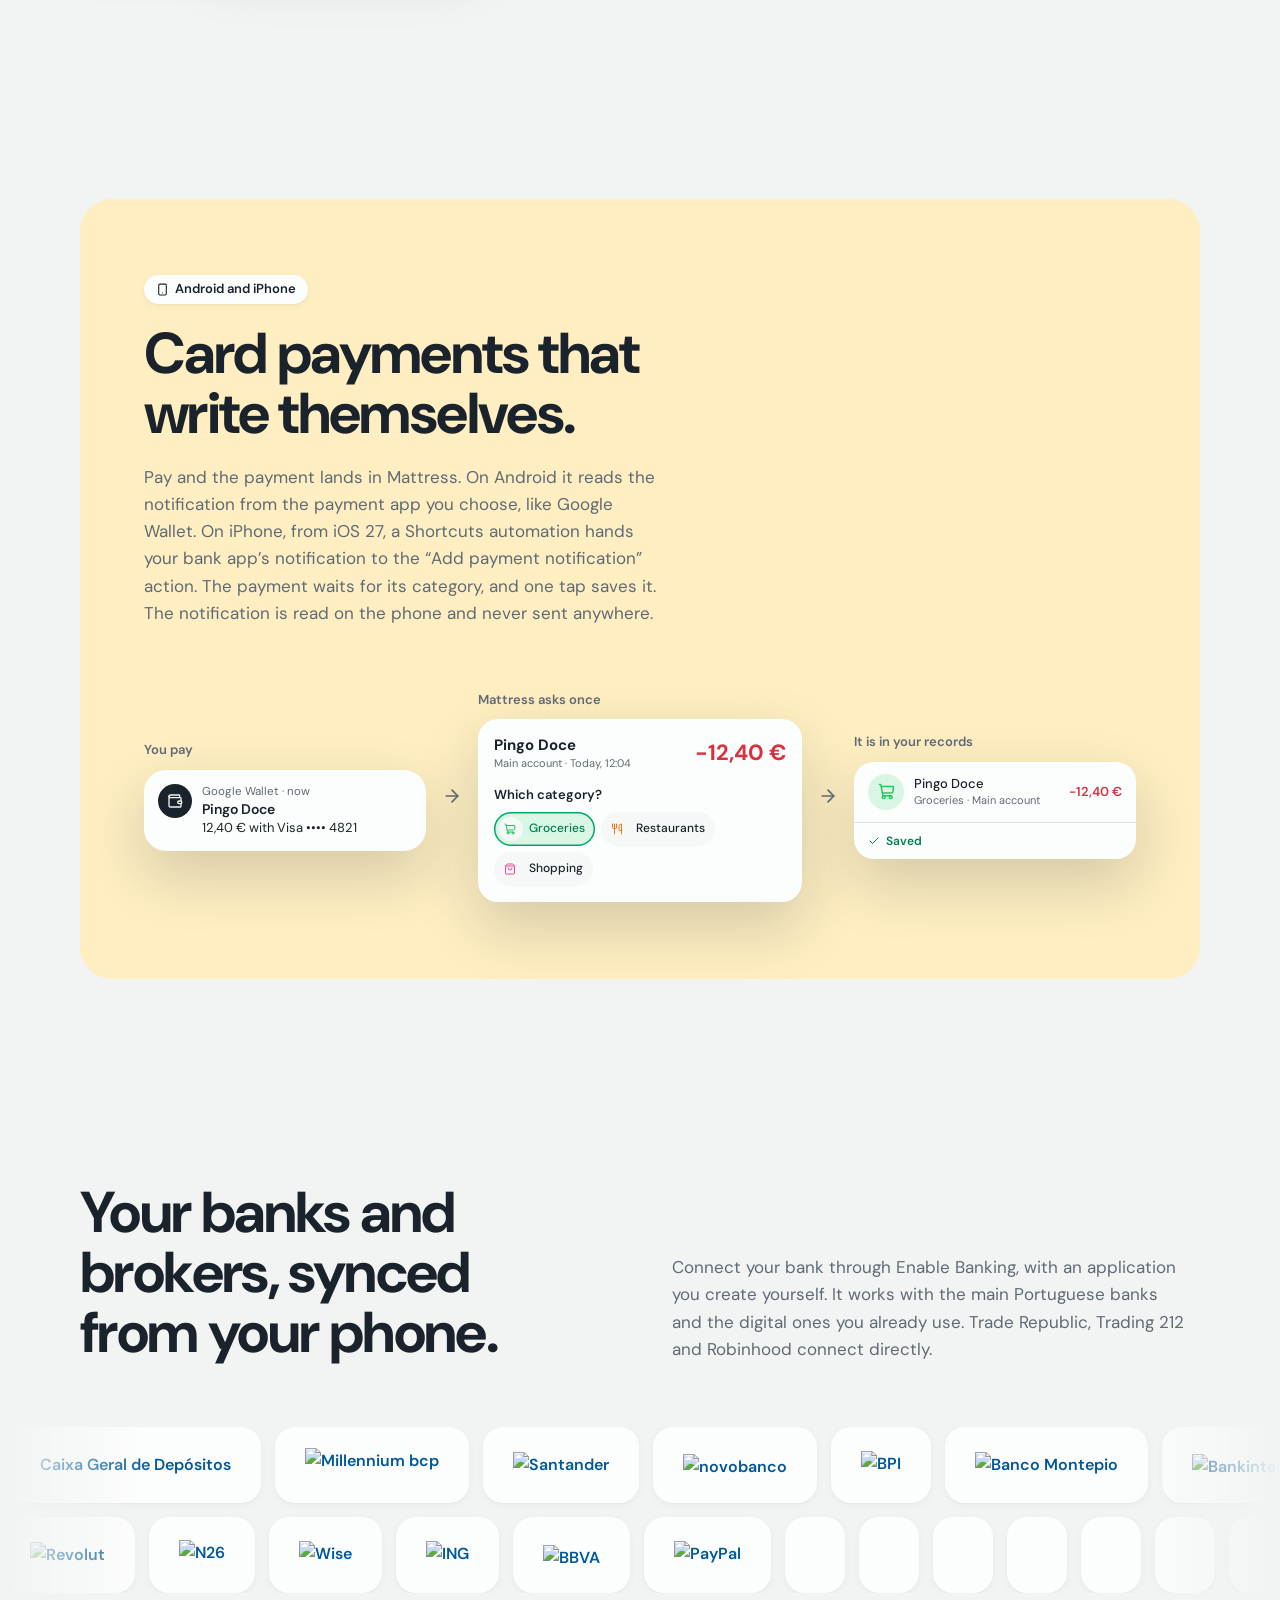
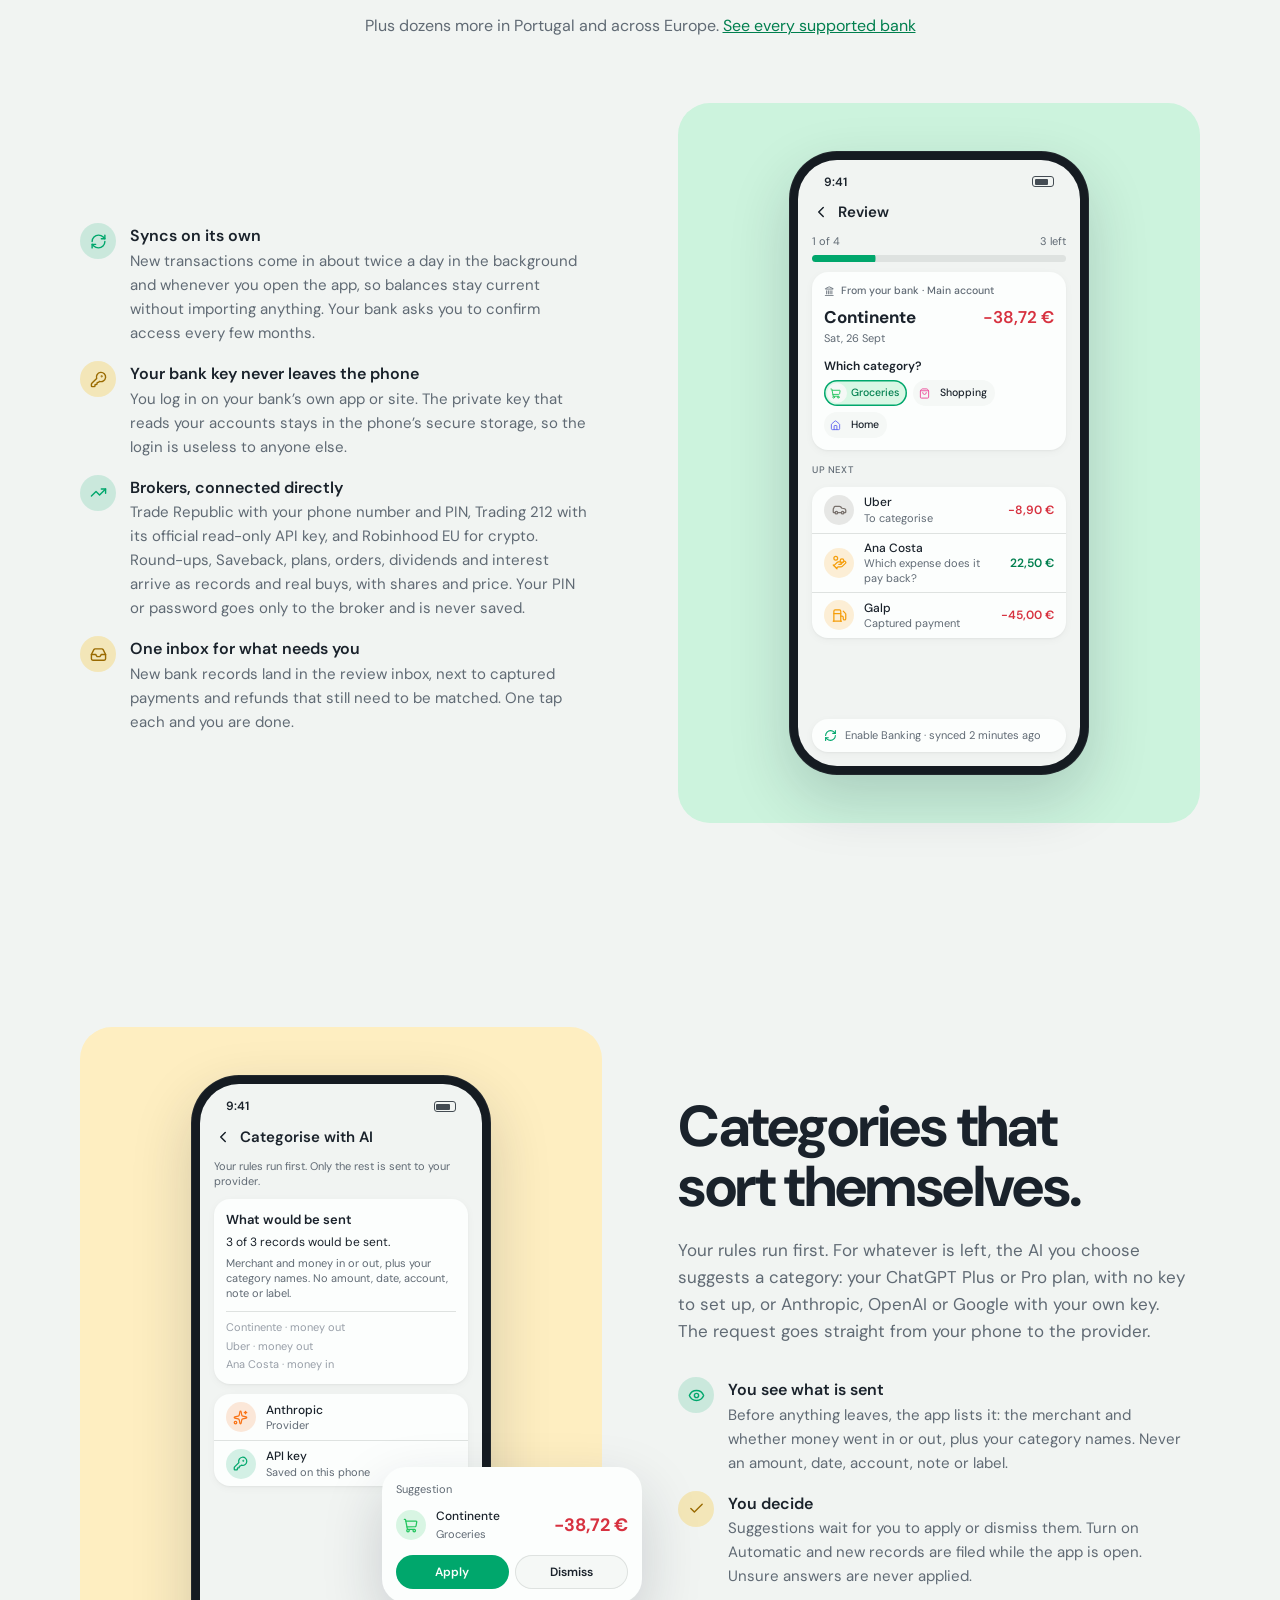
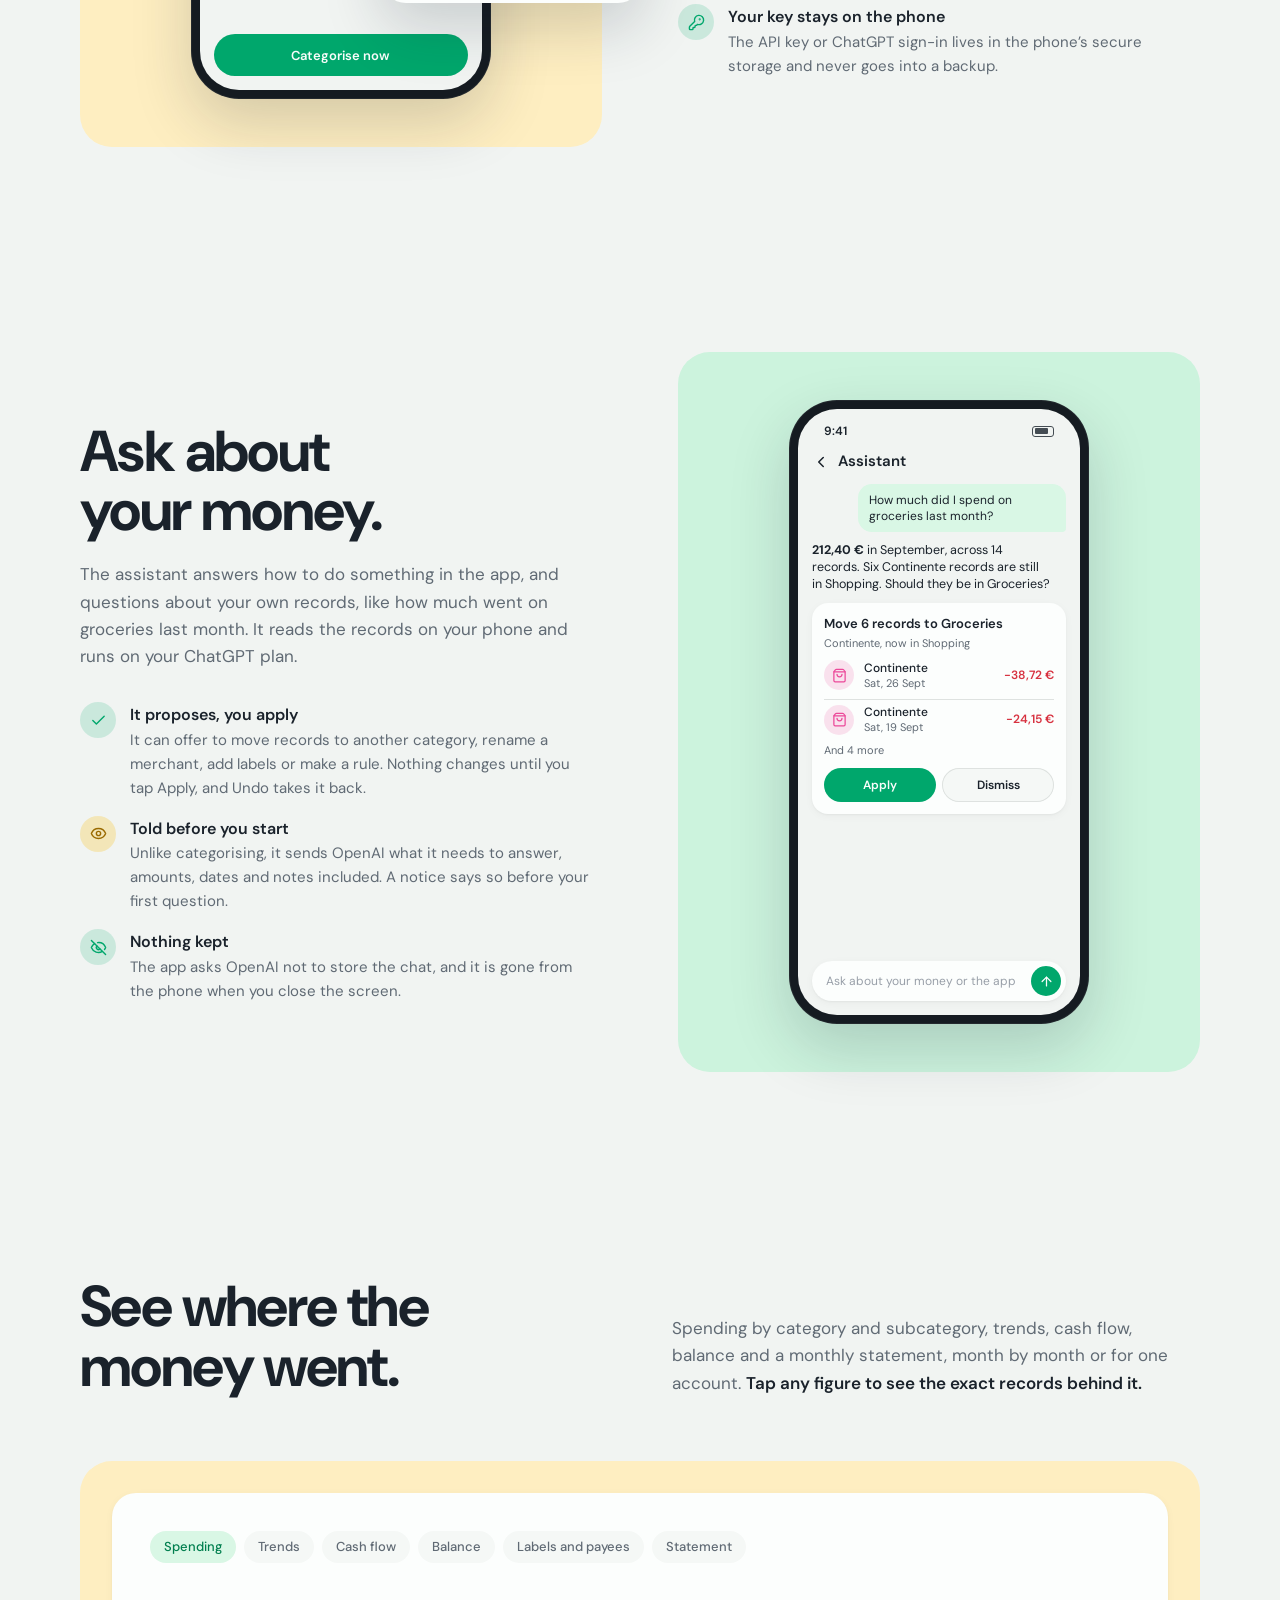
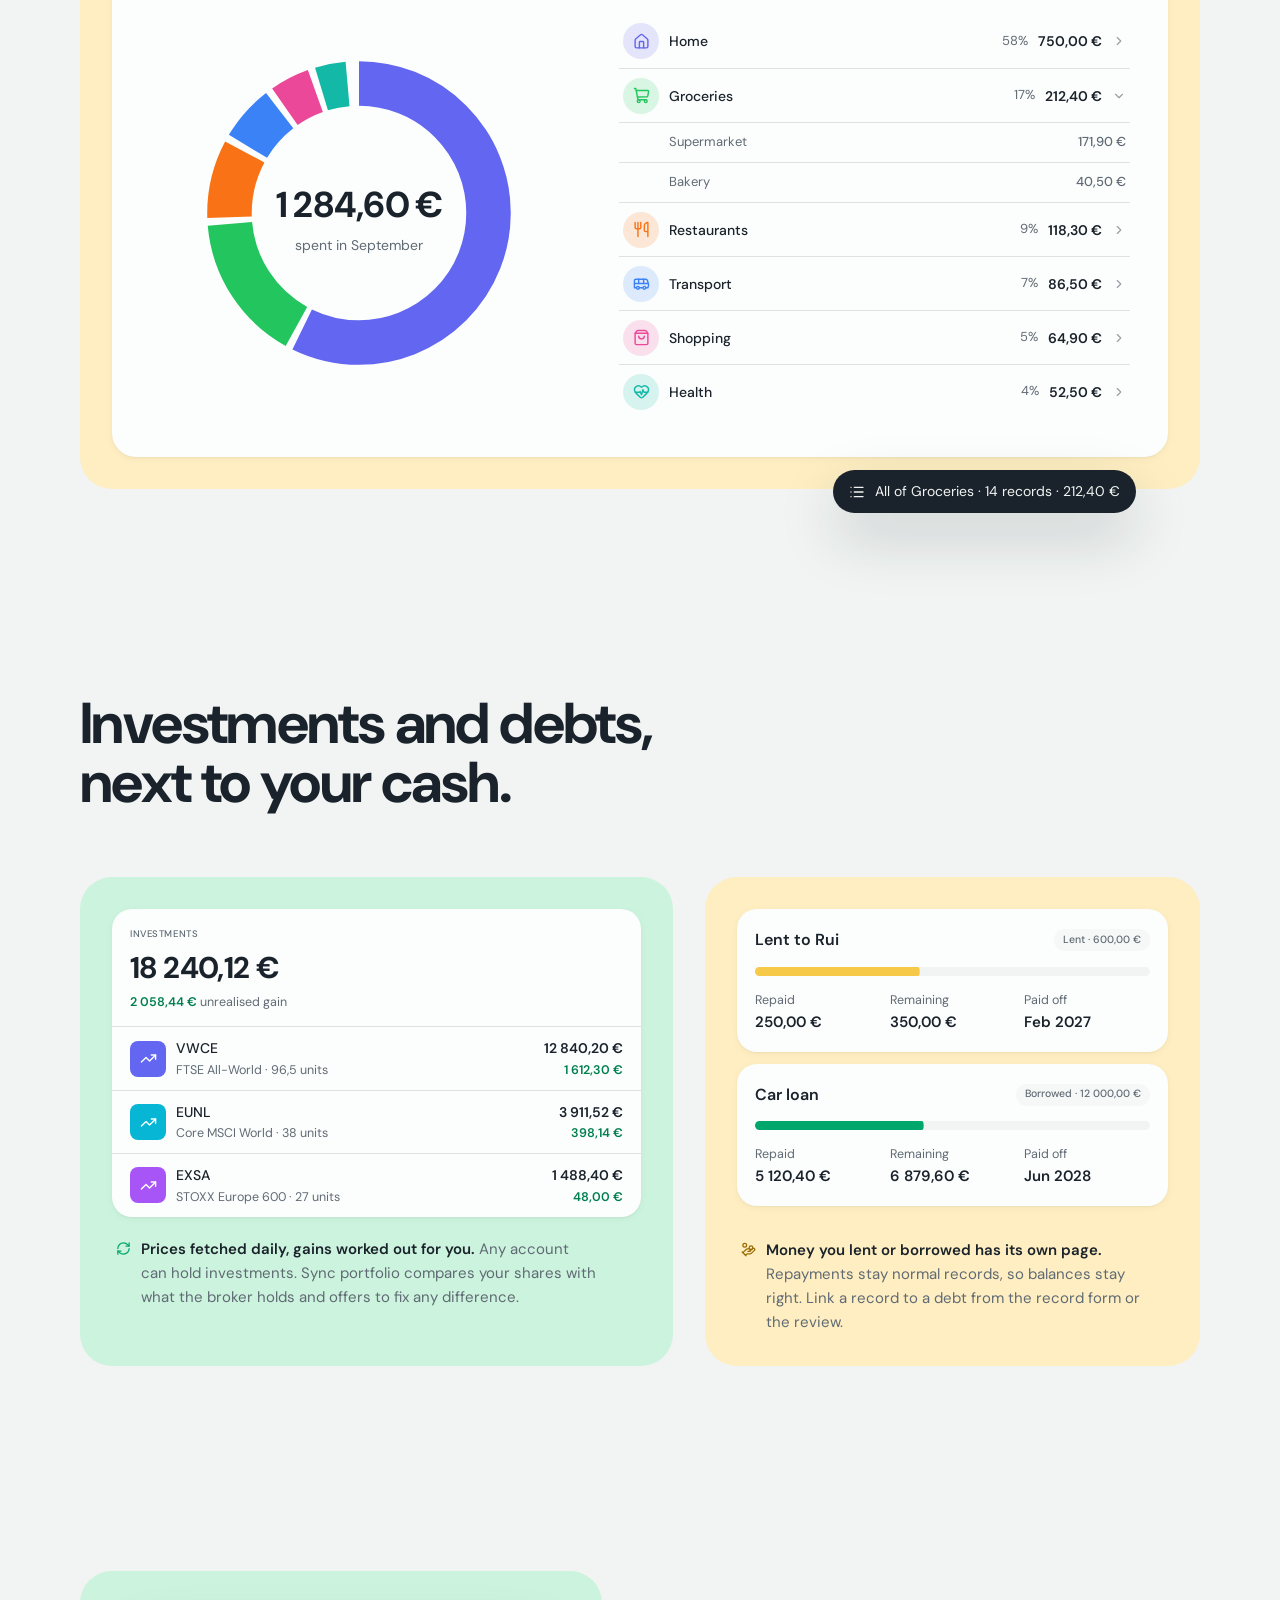
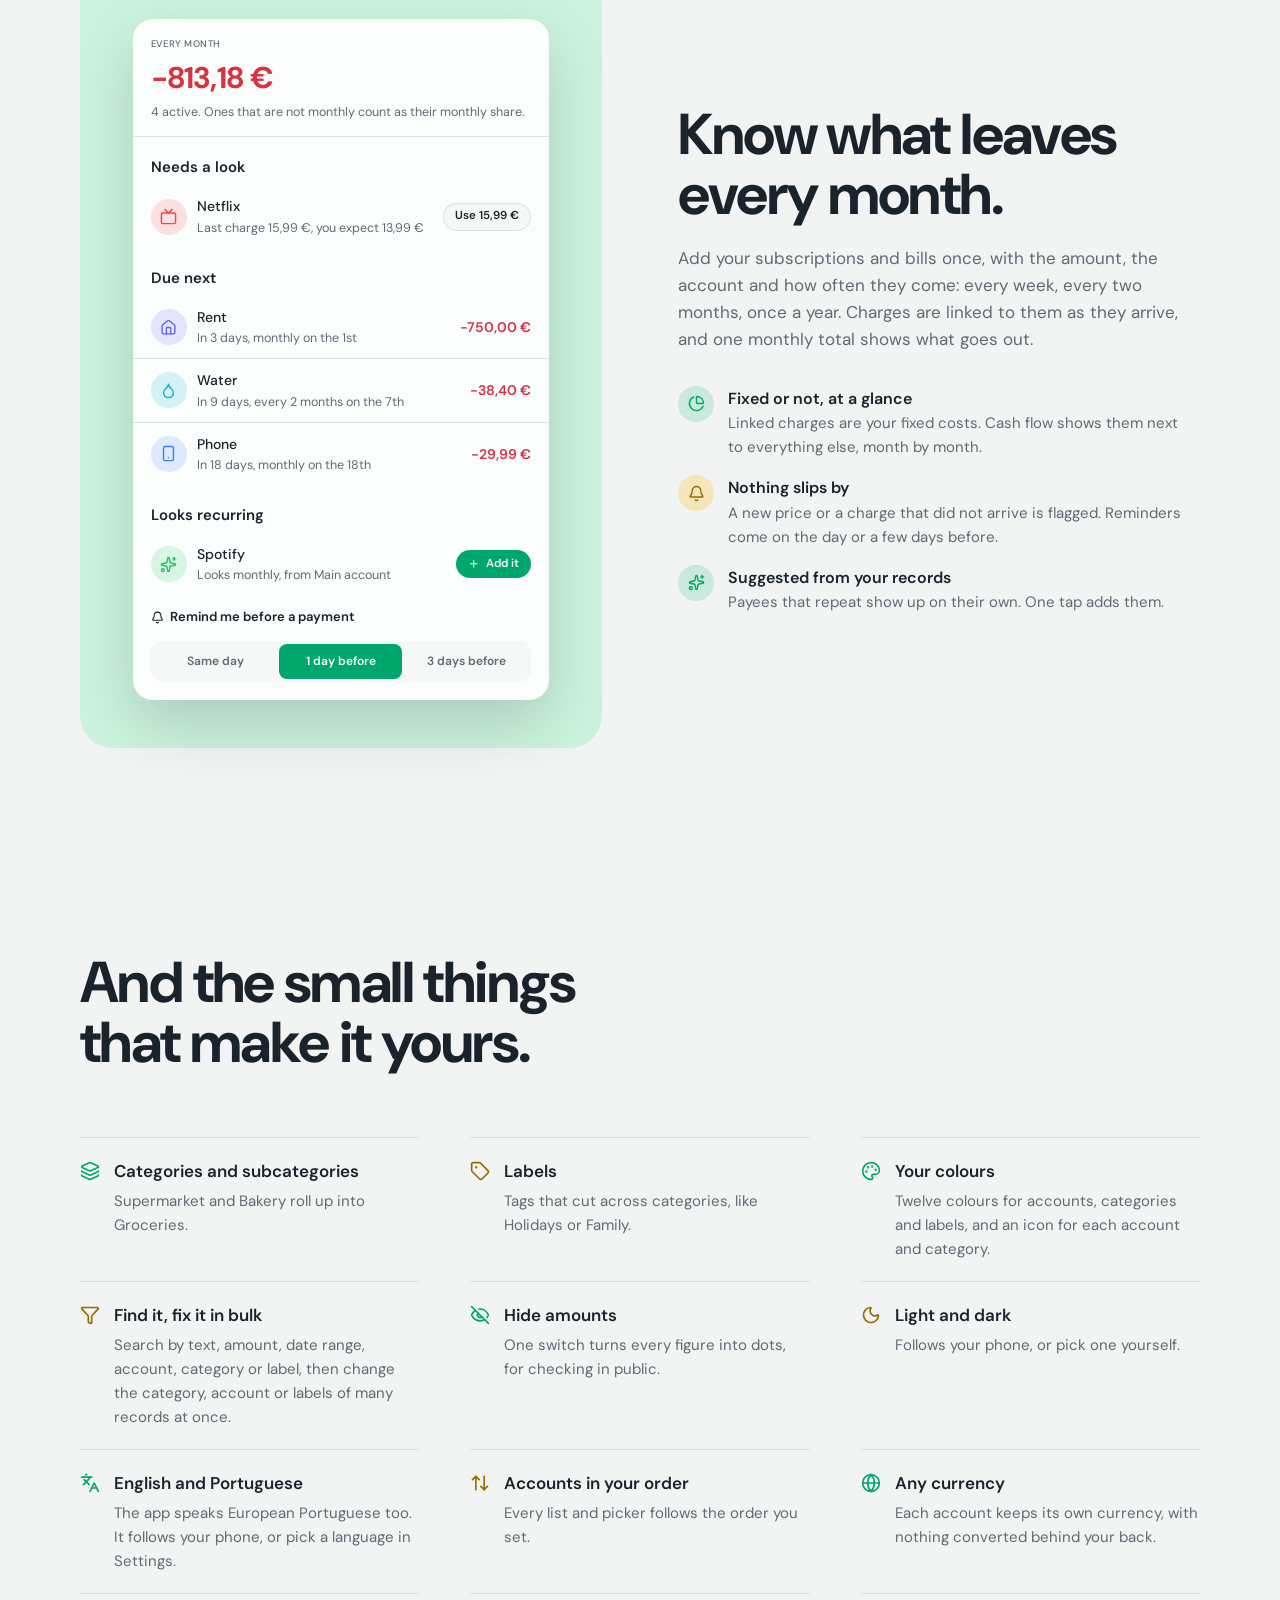
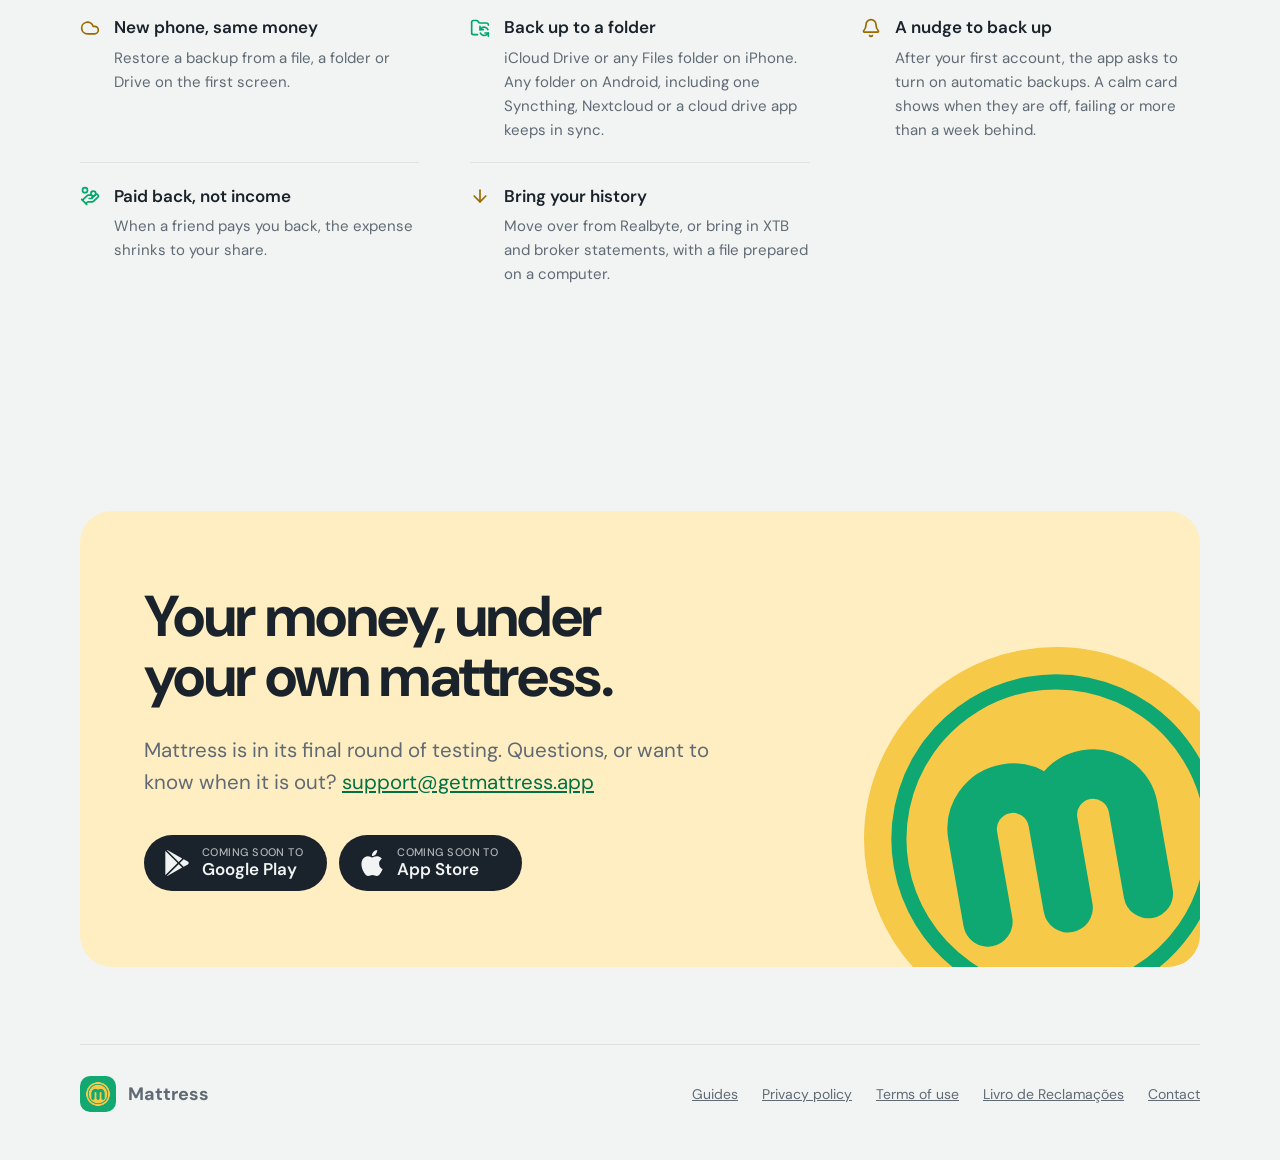
==== commit 277469c3: "feat: link the guides from the landing page nav and footer On the smallest phones the Coming soon pi" ====
--- a/index.html
+++ b/index.html
@@ -370,6 +370,7 @@
       <nav aria-label="Main">
         <a class="hide-sm" href="#features">Features</a>
         <a class="hide-sm" href="#security">Security</a>
+        <a href="guides/">Guides</a>
         <span class="soon">Coming soon</span>
       </nav>
     </header>
@@ -2158,6 +2159,7 @@
     <footer class="wrap site-footer">
       <a class="brand" href="./"><img src="icon.png" alt="" />Mattress</a>
       <nav aria-label="Footer">
+        <a href="guides/">Guides</a>
         <a href="privacy.html">Privacy policy</a>
         <a href="terms.html">Terms of use</a>
         <a href="https://www.livroreclamacoes.pt/" lang="pt"
--- a/styles.css
+++ b/styles.css
@@ -145,6 +145,40 @@
   font-size: 0.875rem;
 }
 
+.policy code {
+  overflow-wrap: anywhere;
+}
+
+/* Guides */
+
+.guide-list {
+  margin: 0;
+  padding: 0;
+  list-style: none;
+  border-top: 1px solid var(--hairline);
+}
+
+.guide-list li {
+  border-bottom: 1px solid var(--hairline);
+}
+
+.guide-list a {
+  display: block;
+  padding: 1rem 0;
+  color: var(--ink-muted);
+  text-decoration: none;
+}
+
+.guide-list strong {
+  display: block;
+  color: var(--ink);
+  font-size: 1.0625rem;
+}
+
+.guide-list a:hover strong {
+  color: var(--primary-deep);
+}
+
 /* Landing page */
 
 main {
@@ -205,6 +239,13 @@
 
 @media (max-width: 40rem) {
   .topbar nav .hide-sm {
+    display: none;
+  }
+}
+
+/* The store buttons already say it, so the smallest phones keep Guides. */
+@media (max-width: 23rem) {
+  .topbar .soon {
     display: none;
   }
 }
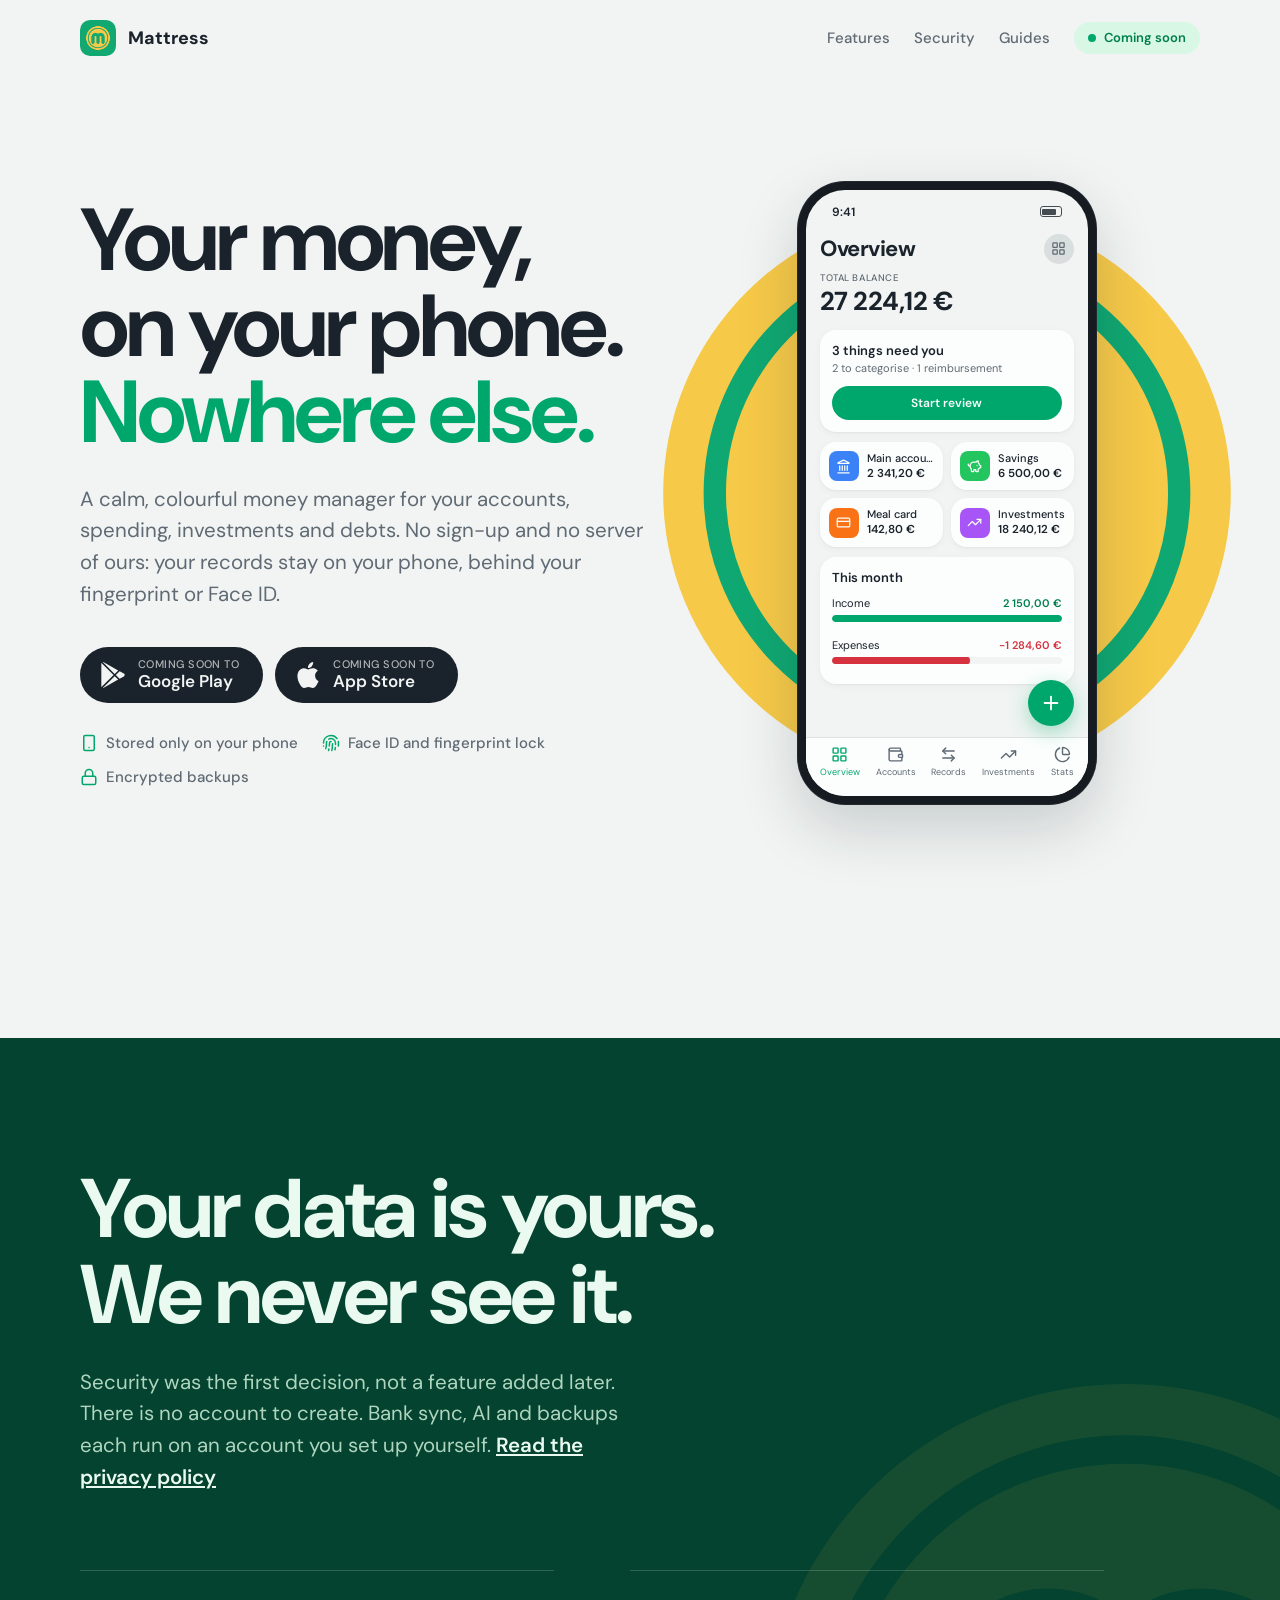
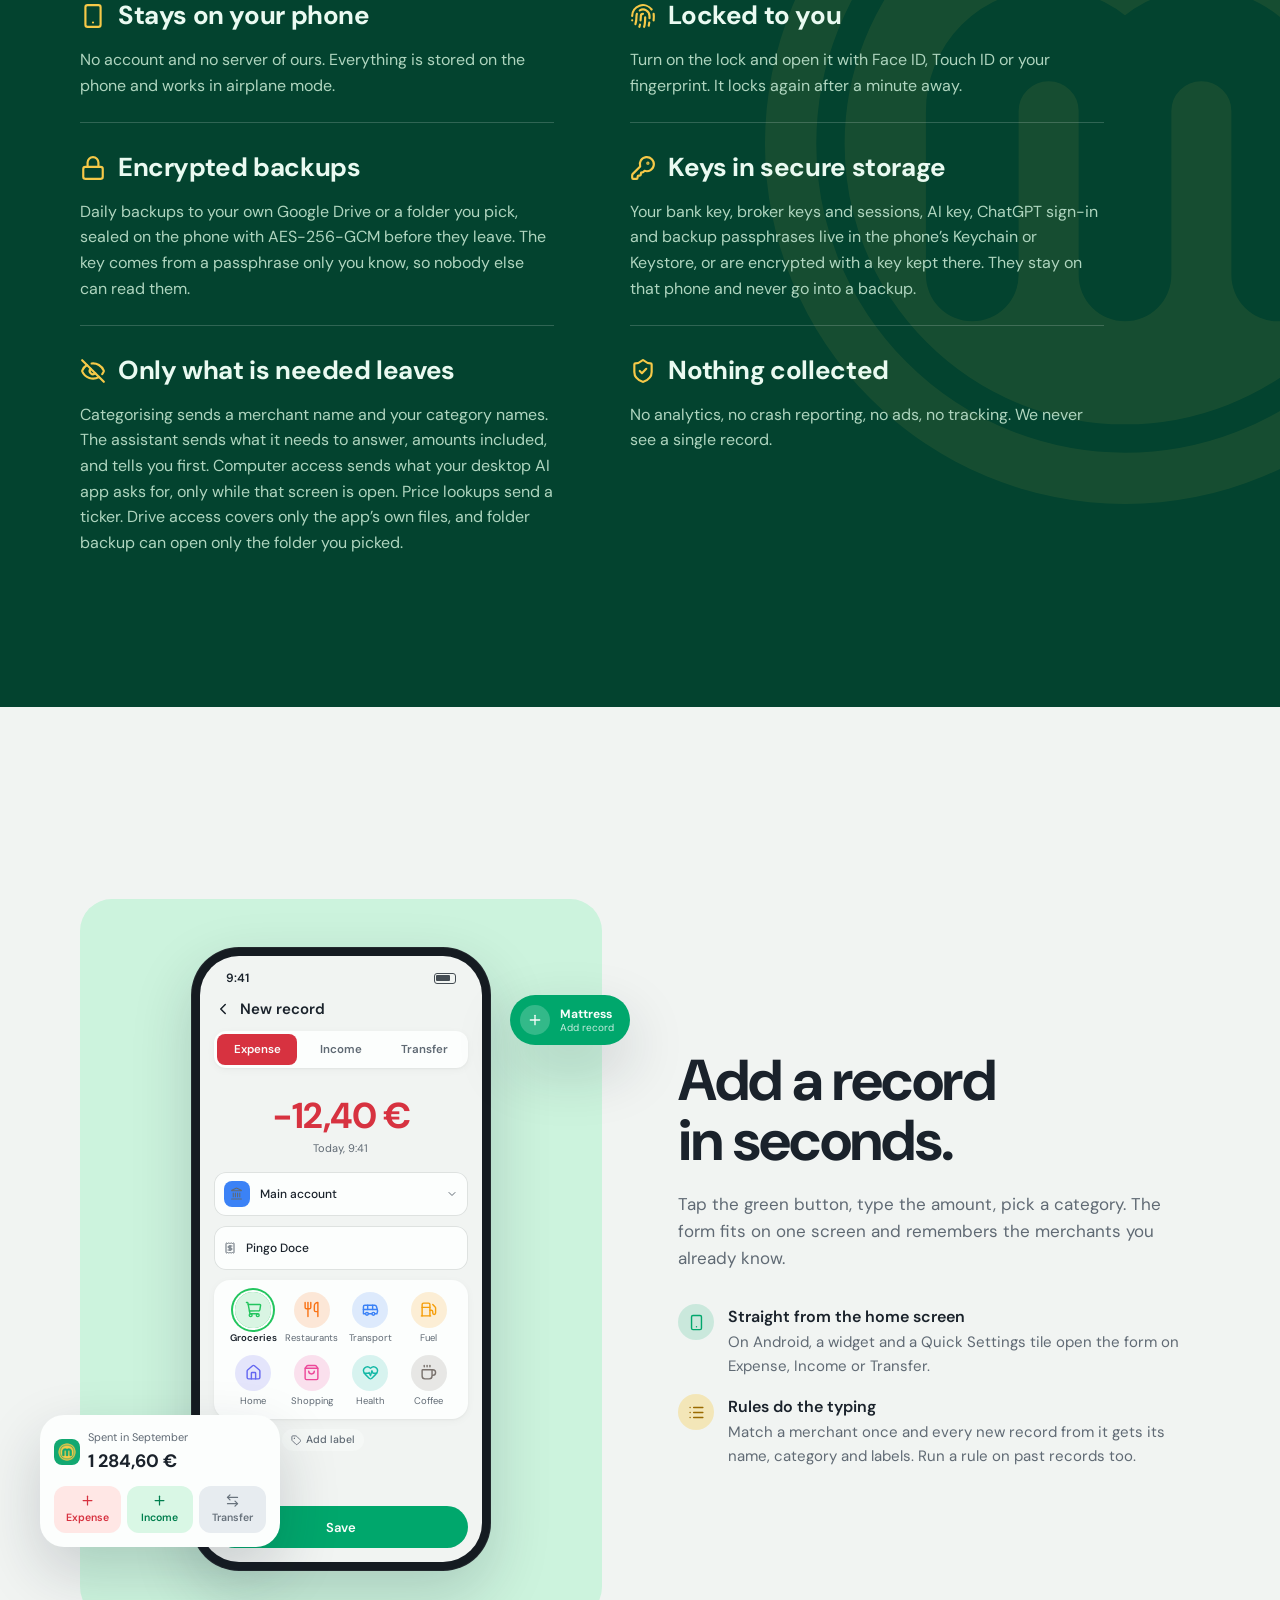
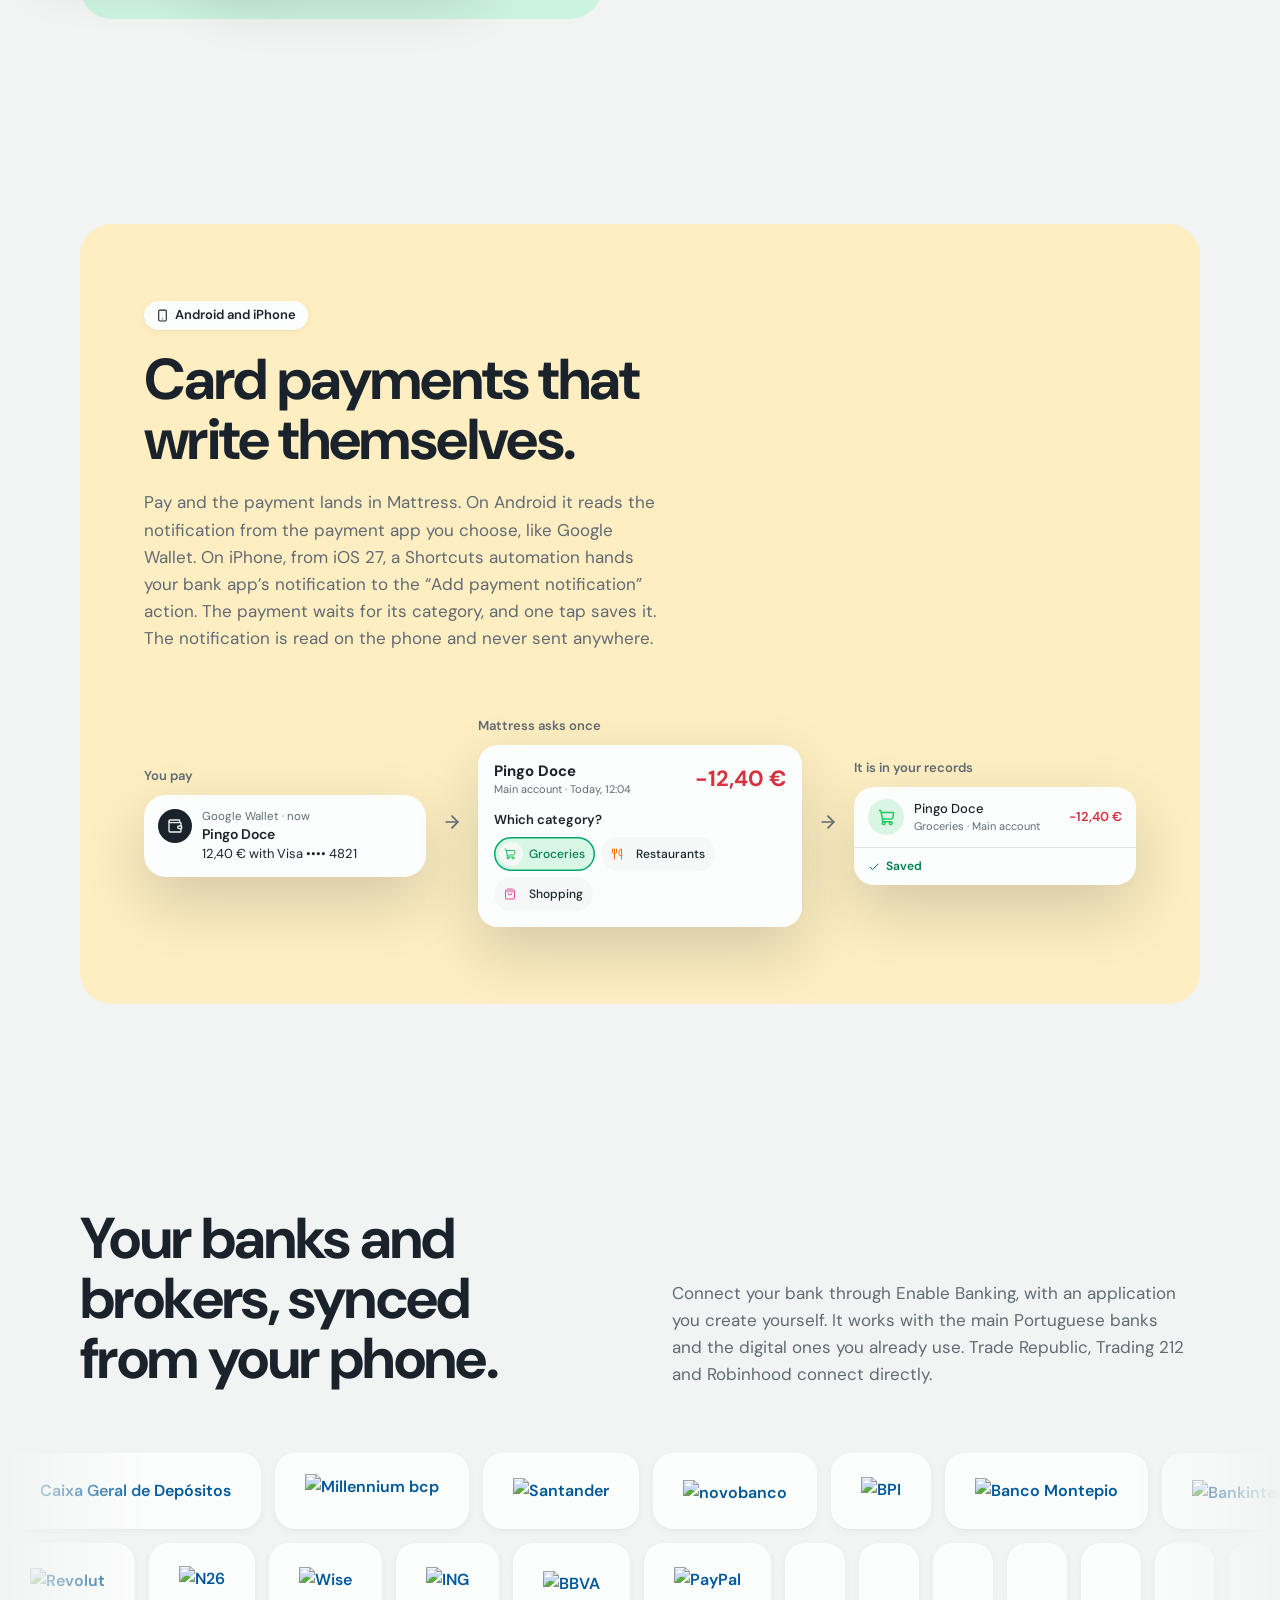
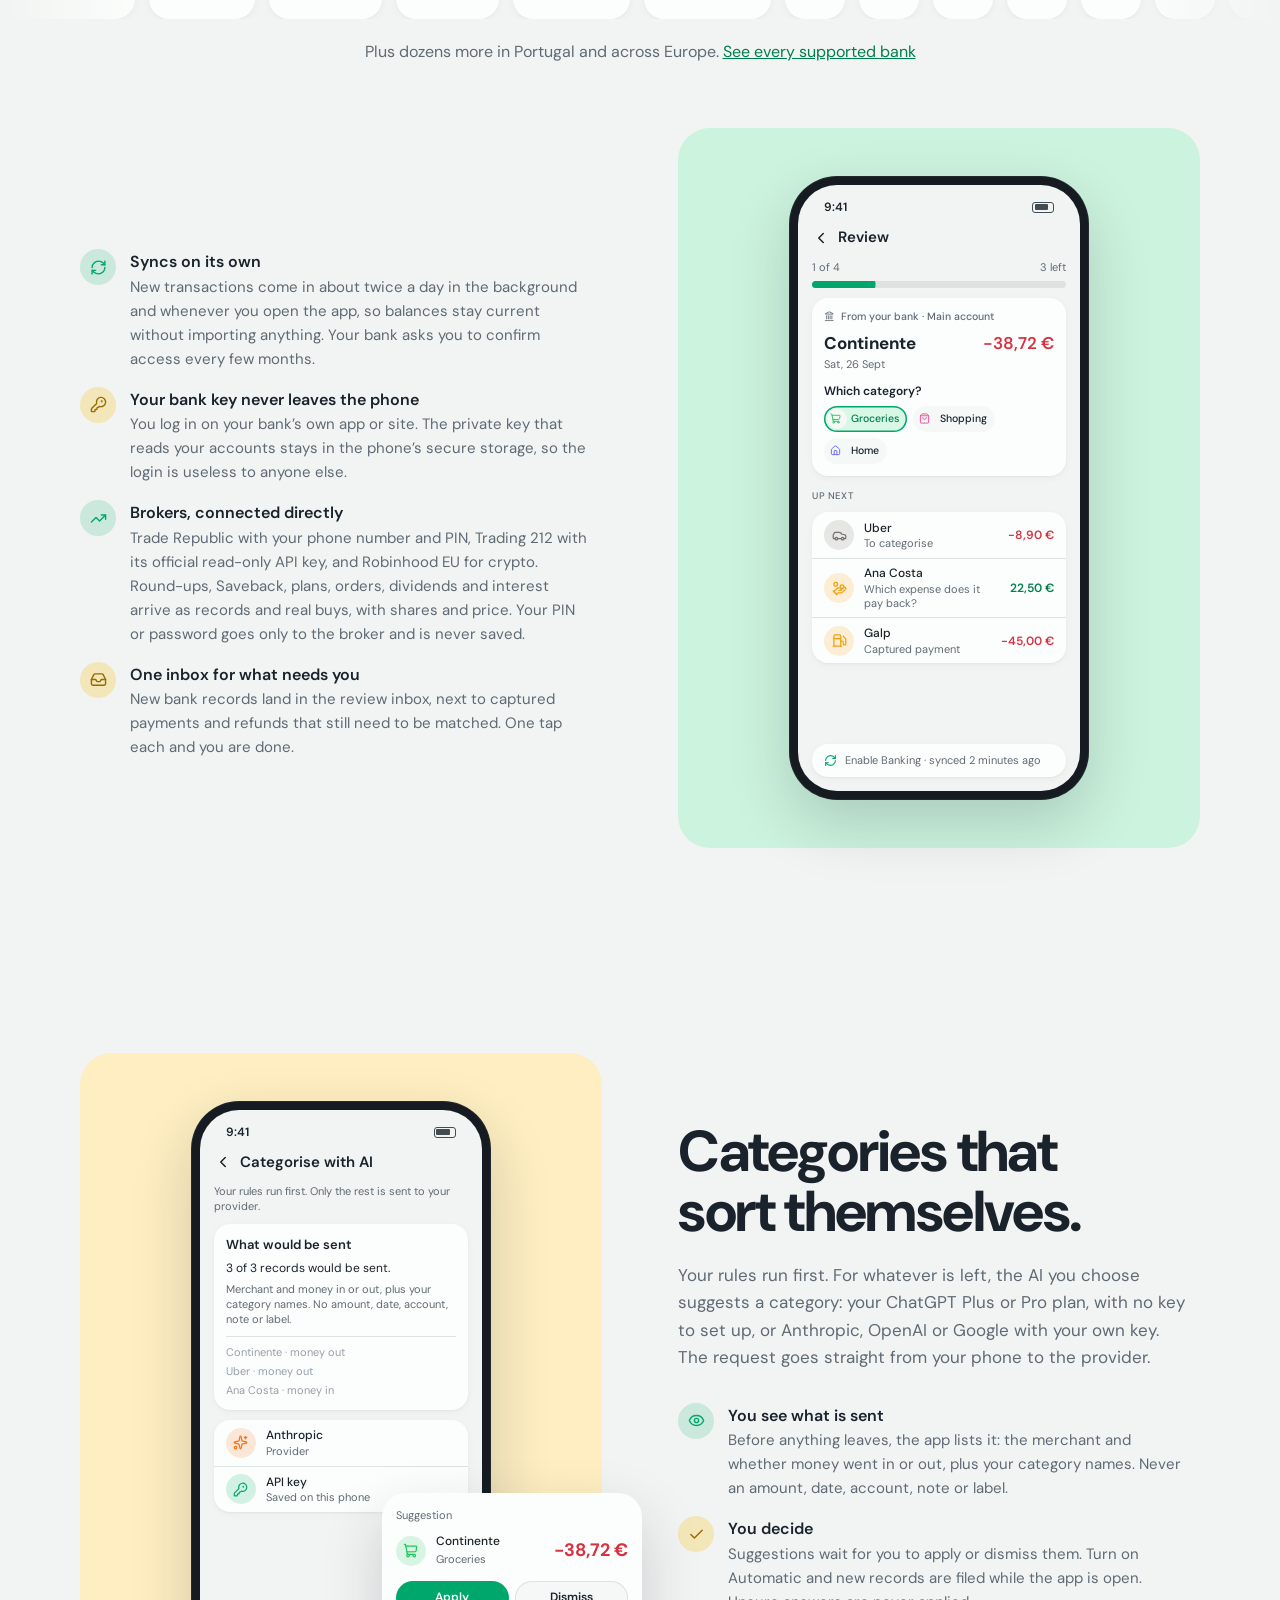
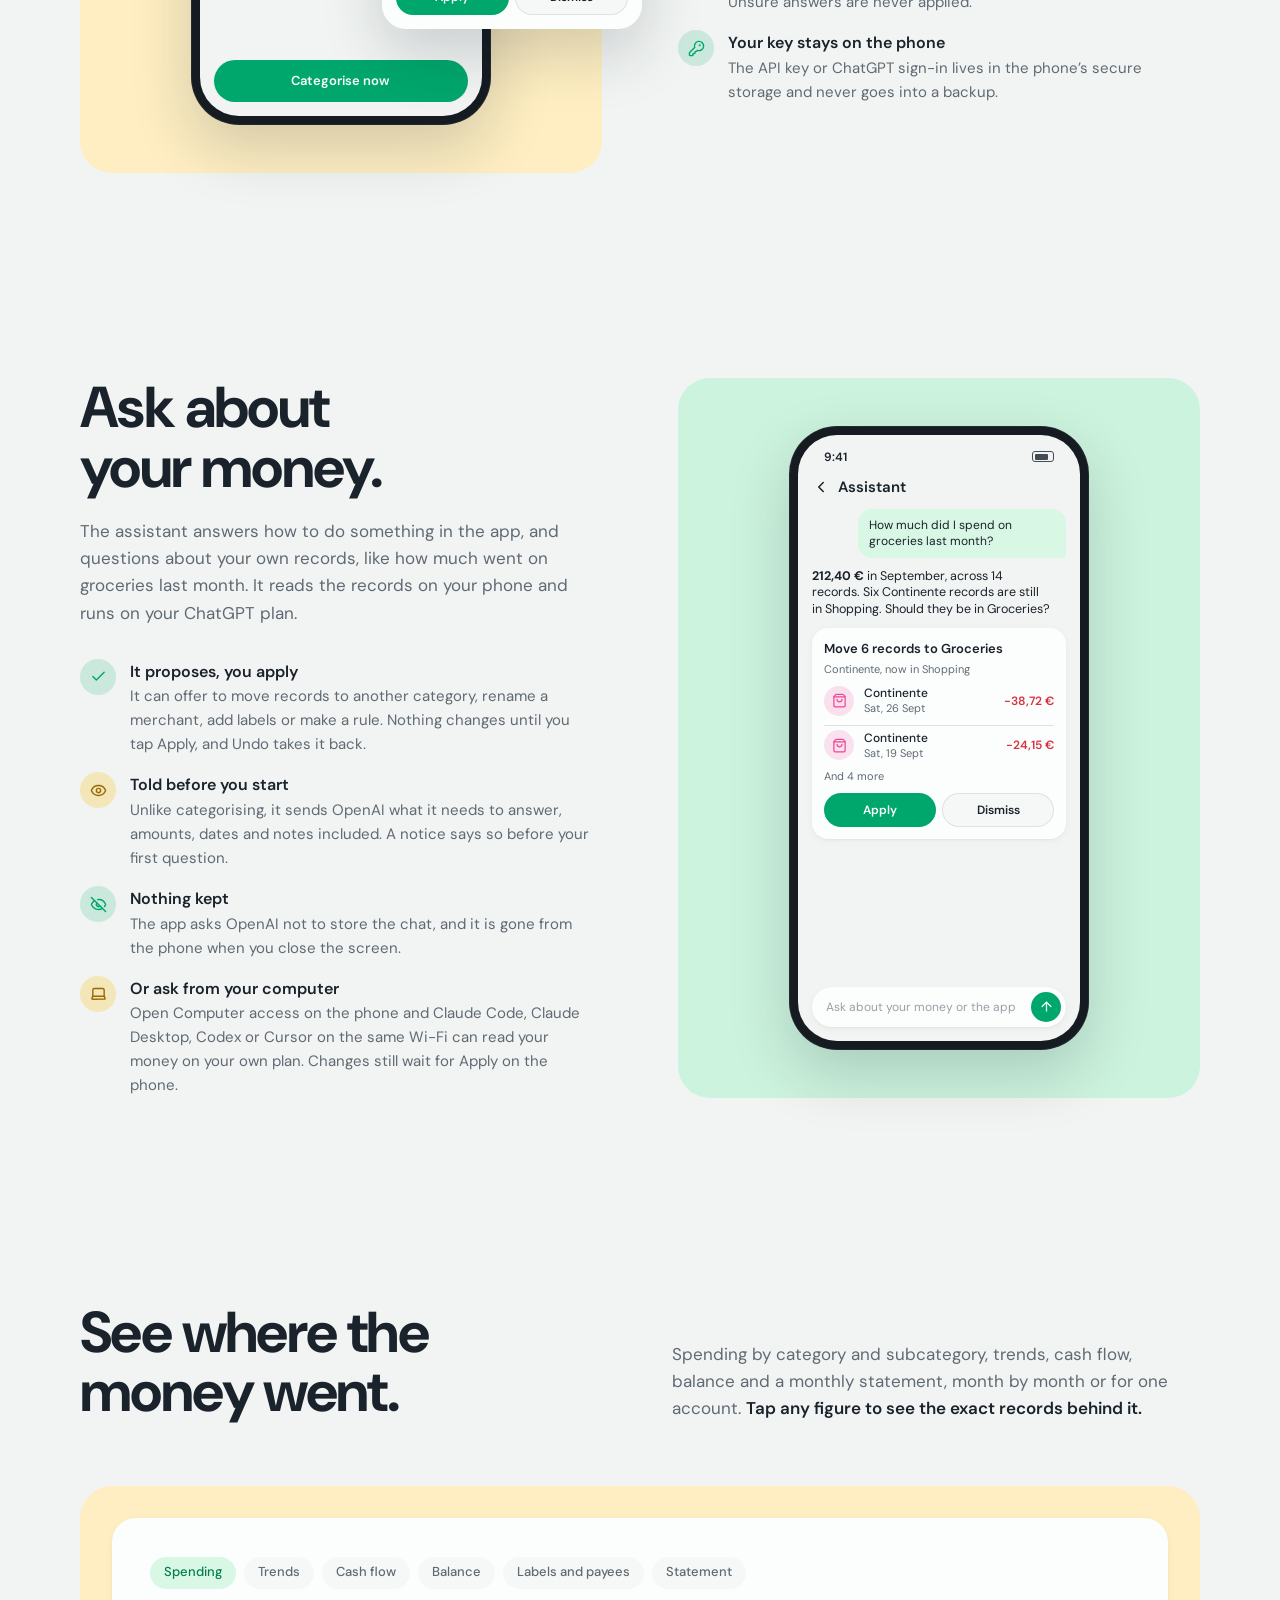
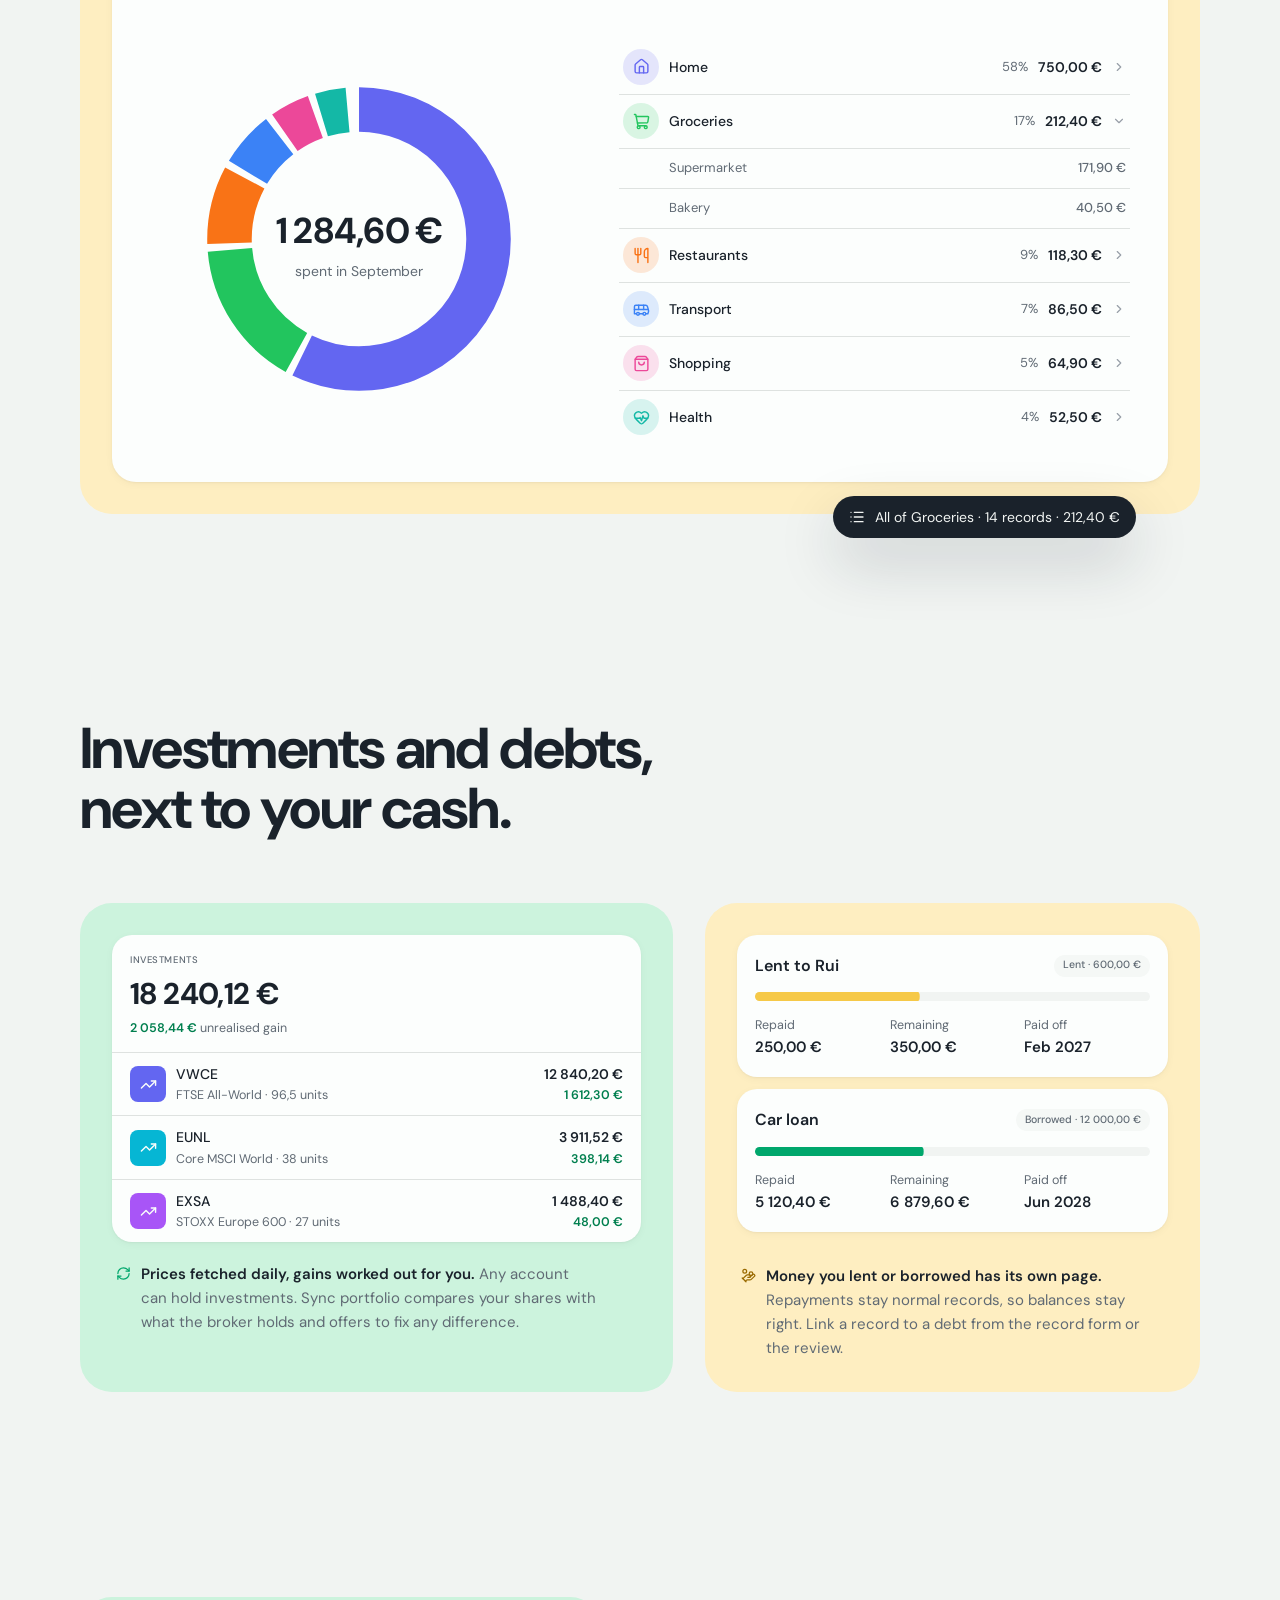
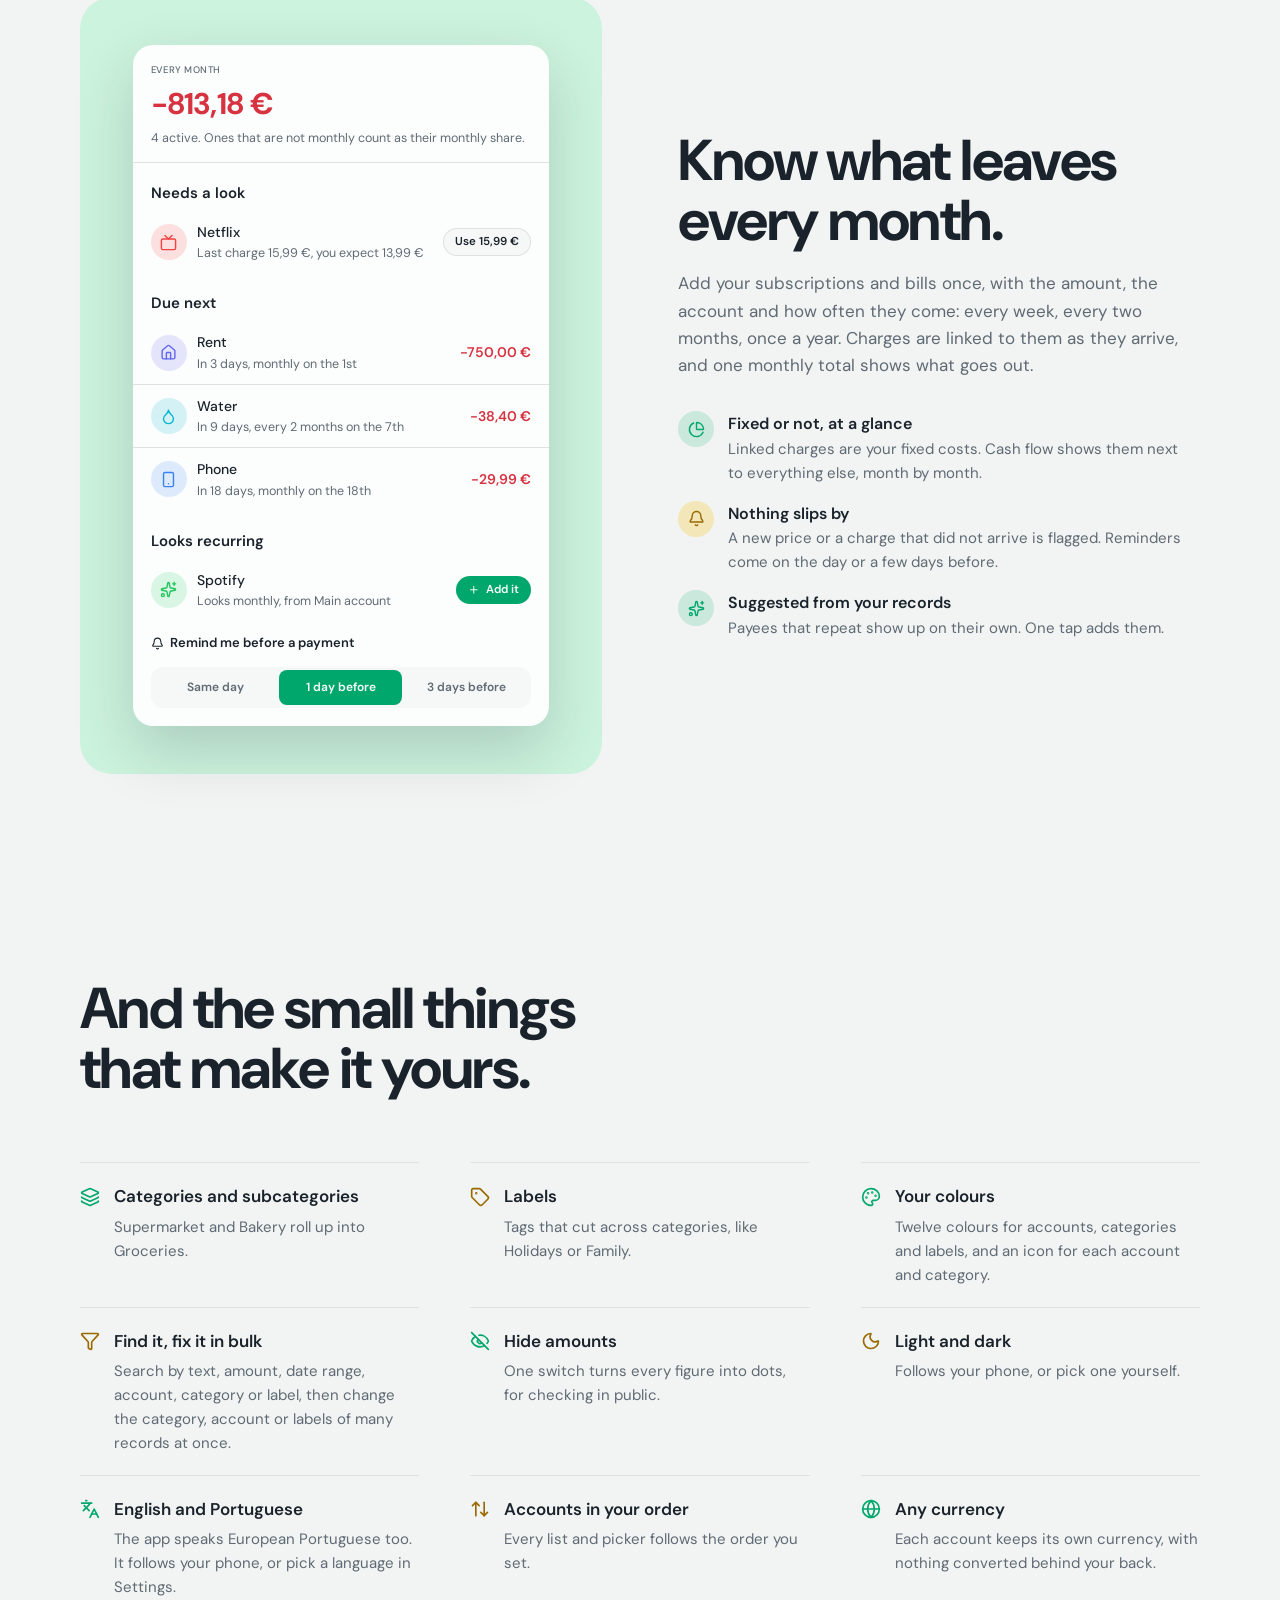
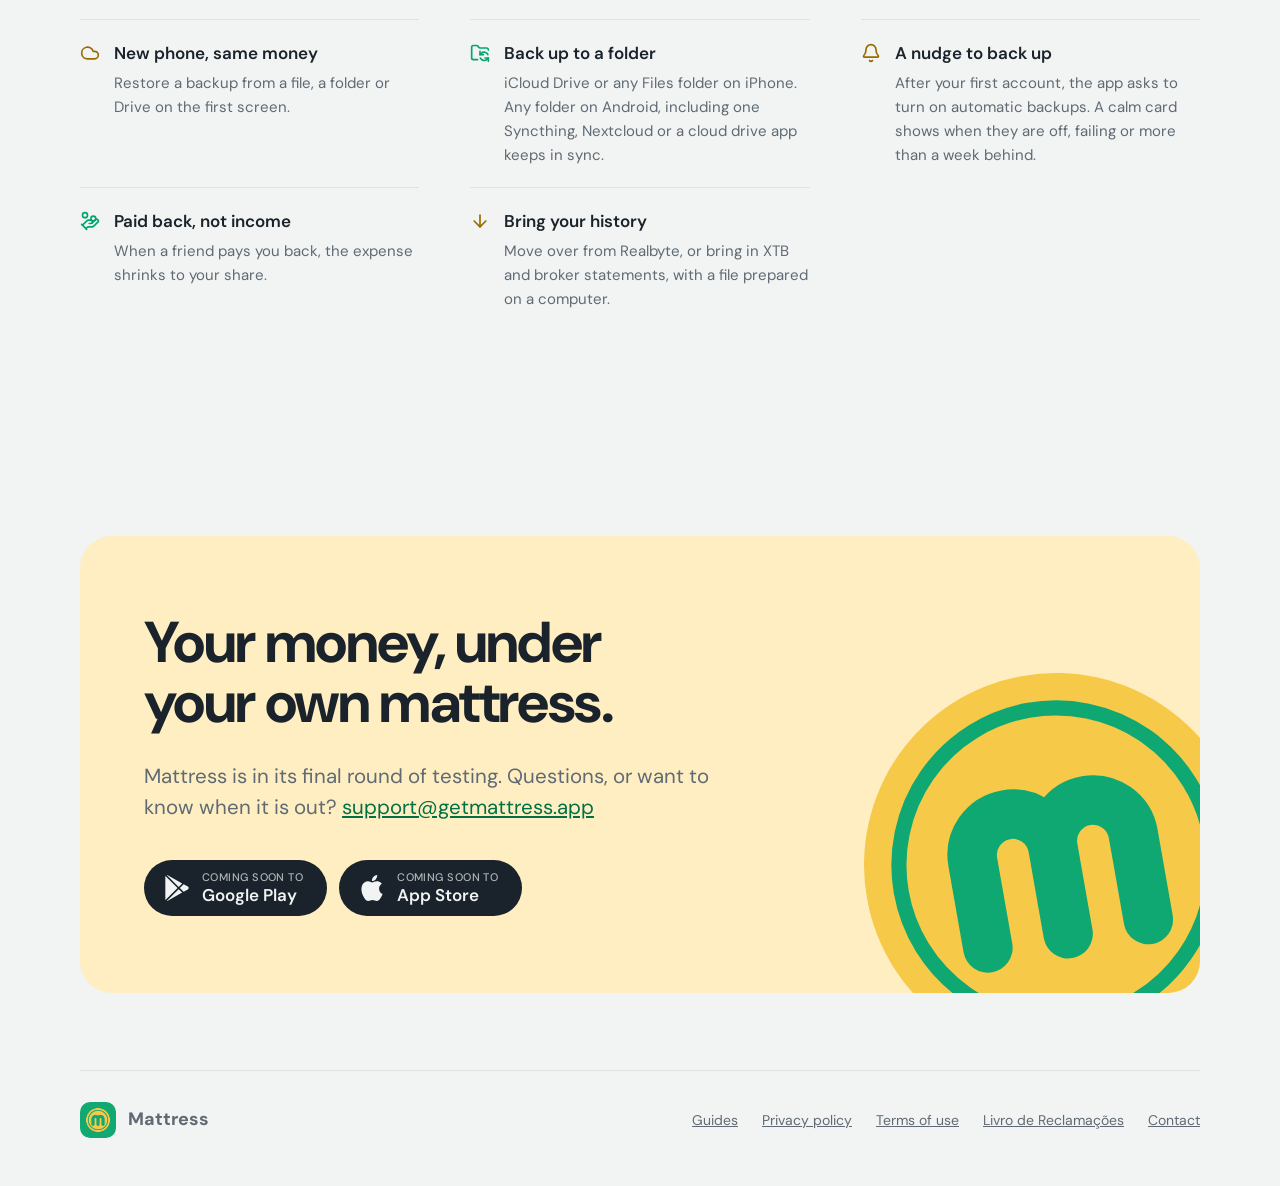
==== commit 3328b468: "feat: mention Computer access on the landing page Adds a point to the assistant section saying deskt" ====
--- a/index.html
+++ b/index.html
@@ -362,6 +362,12 @@
         <path
           d="M5.45 5.11 2 12v6a2 2 0 0 0 2 2h16a2 2 0 0 0 2-2v-6l-3.45-6.89A2 2 0 0 0 16.76 4H7.24a2 2 0 0 0-1.79 1.11z"
         />
+      </symbol>
+      <symbol id="i-laptop" viewBox="0 0 24 24">
+        <path
+          d="M18 5a2 2 0 0 1 2 2v8.526a2 2 0 0 0 .212.897l1.068 2.127a1 1 0 0 1-.9 1.45H3.62a1 1 0 0 1-.9-1.45l1.068-2.127A2 2 0 0 0 4 15.526V7a2 2 0 0 1 2-2z"
+        />
+        <path d="M20.054 15.987H3.946" />
       </symbol>
     </svg>
 
@@ -623,9 +629,10 @@
               <p>
                 Categorising sends a merchant name and your category names. The
                 assistant sends what it needs to answer, amounts included, and
-                tells you first. Price lookups send a ticker. Drive access
-                covers only the app&#8217;s own files, and folder backup can
-                open only the folder you picked.
+                tells you first. Computer access sends what your desktop AI app
+                asks for, only while that screen is open. Price lookups send a
+                ticker. Drive access covers only the app&#8217;s own files, and
+                folder backup can open only the folder you picked.
               </p>
             </li>
             <li class="reveal" style="--d: 100ms">
@@ -1482,6 +1489,17 @@
               <span
                 ><b>Nothing kept</b>The app asks OpenAI not to store the chat,
                 and it is gone from the phone when you close the screen.</span
+              >
+            </li>
+            <li>
+              <span class="glyph gold" style="--c: var(--coin-deep)"
+                ><svg class="i"><use href="#i-laptop" /></svg
+              ></span>
+              <span
+                ><b>Or ask from your computer</b>Open Computer access on the
+                phone and Claude Code, Claude Desktop, Codex or Cursor on the
+                same Wi-Fi can read your money on your own plan. Changes still
+                wait for Apply on the phone.</span
               >
             </li>
           </ul>
--- a/styles.css
+++ b/styles.css
@@ -179,6 +179,54 @@
   color: var(--primary-deep);
 }
 
+/* App screenshots and clips in the guides, shown at phone size. */
+.shot {
+  margin: 1.5rem 0 2rem;
+}
+
+.shot img,
+.shot video {
+  display: block;
+  width: 15rem;
+  max-width: 100%;
+  height: auto;
+  border: 1px solid var(--hairline);
+  border-radius: 1.5rem;
+  background: var(--surface);
+  box-shadow: var(--shadow-surface);
+}
+
+.shot.wide img {
+  width: 24rem;
+  border-radius: 1rem;
+}
+
+.shot figcaption {
+  max-width: 24rem;
+  margin-top: 0.625rem;
+  color: var(--ink-muted);
+  font-size: 0.875rem;
+}
+
+/* Steps on the left, their screenshot on the right; stacked on phones. */
+@media (min-width: 40rem) {
+  .with-shot {
+    display: grid;
+    grid-template-columns: minmax(0, 1fr) 14rem;
+    gap: 2rem;
+    align-items: start;
+  }
+
+  .with-shot > .shot {
+    margin: 1rem 0 0;
+  }
+
+  .with-shot > .shot img,
+  .with-shot > .shot video {
+    width: 100%;
+  }
+}
+
 /* Landing page */
 
 main {
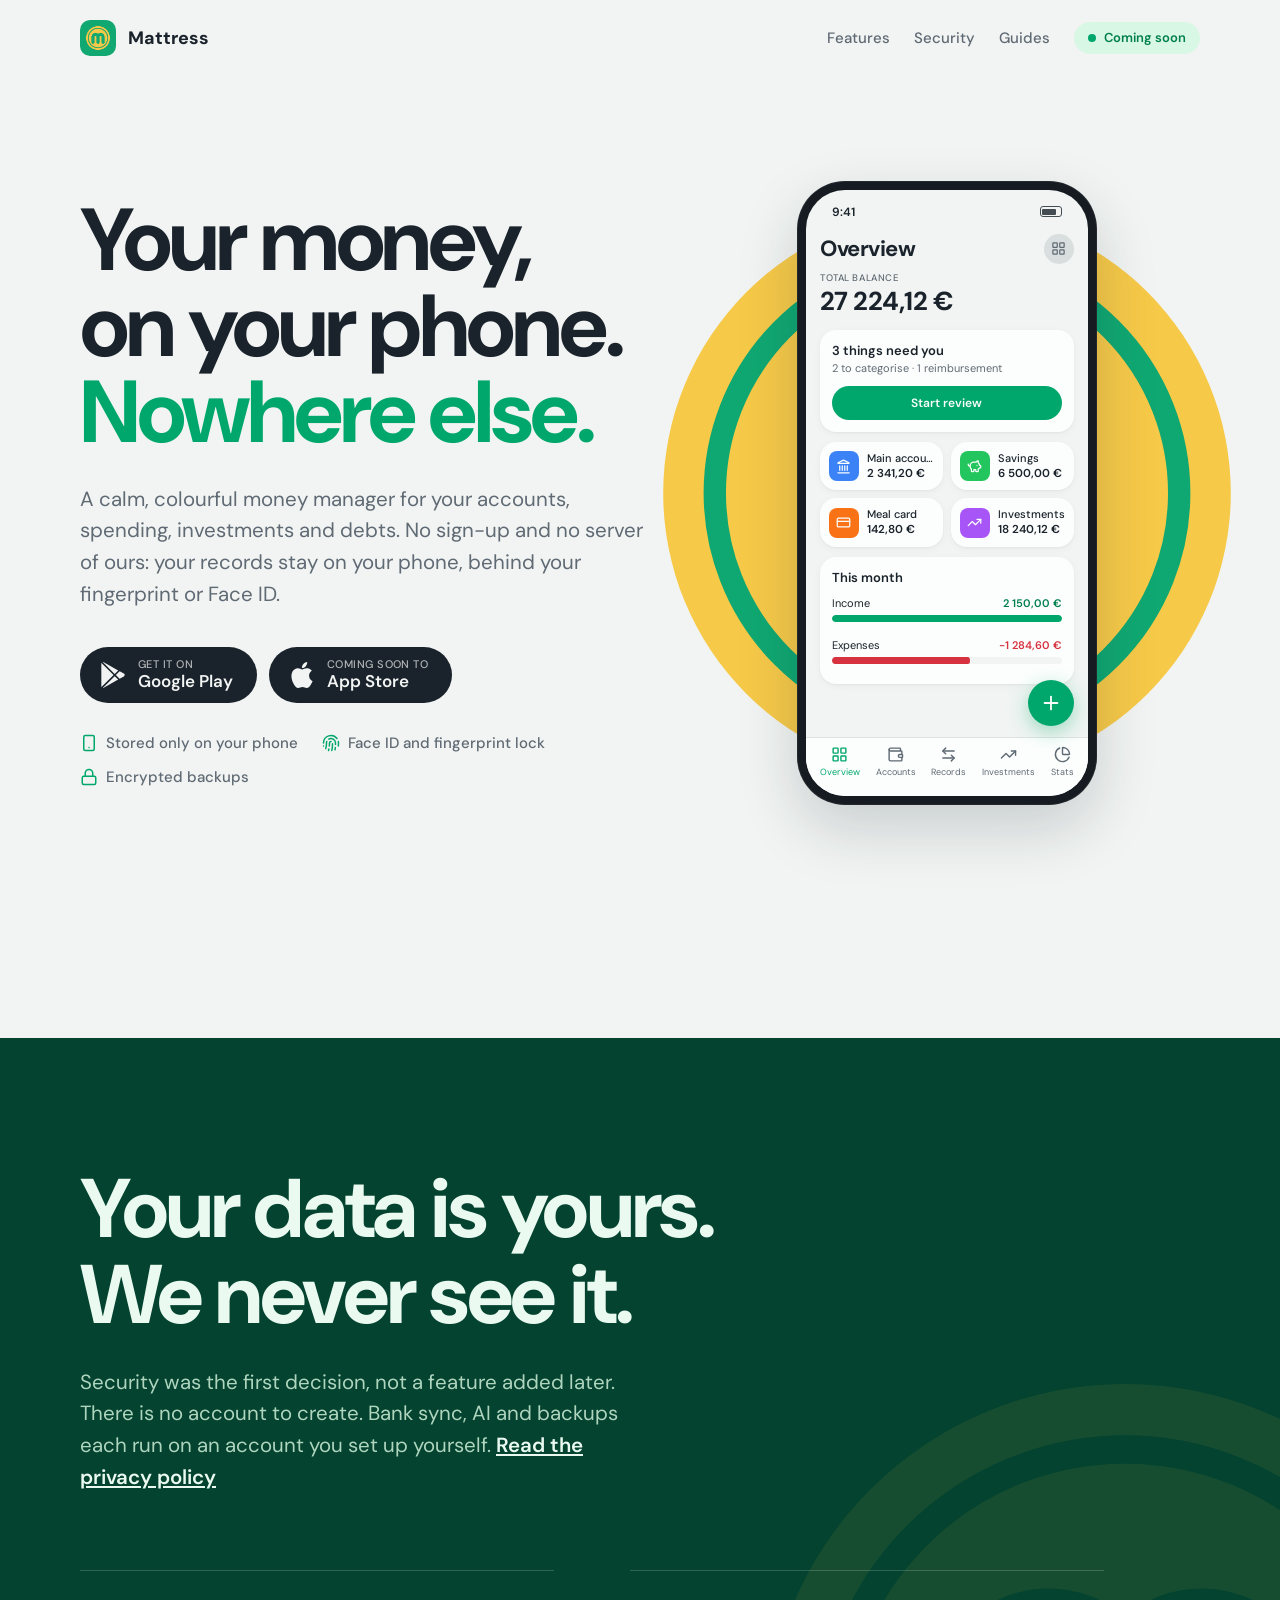
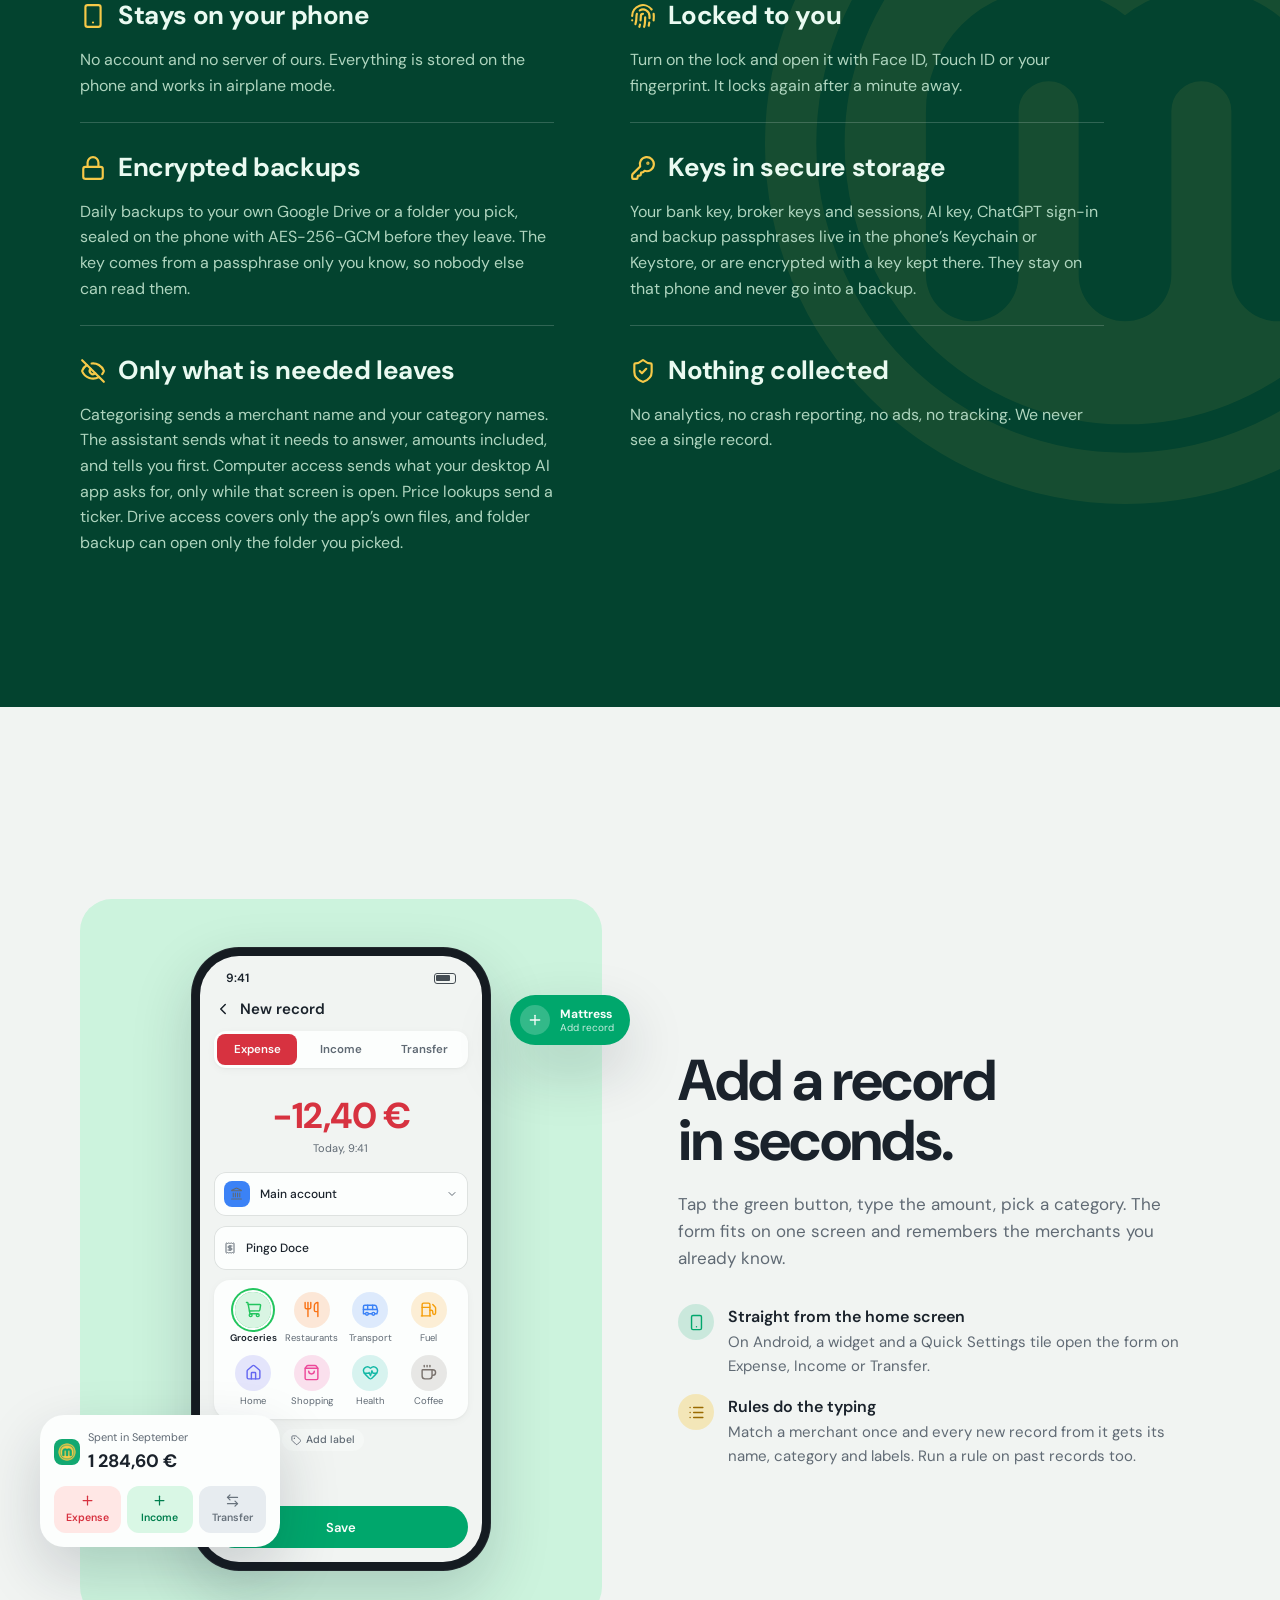
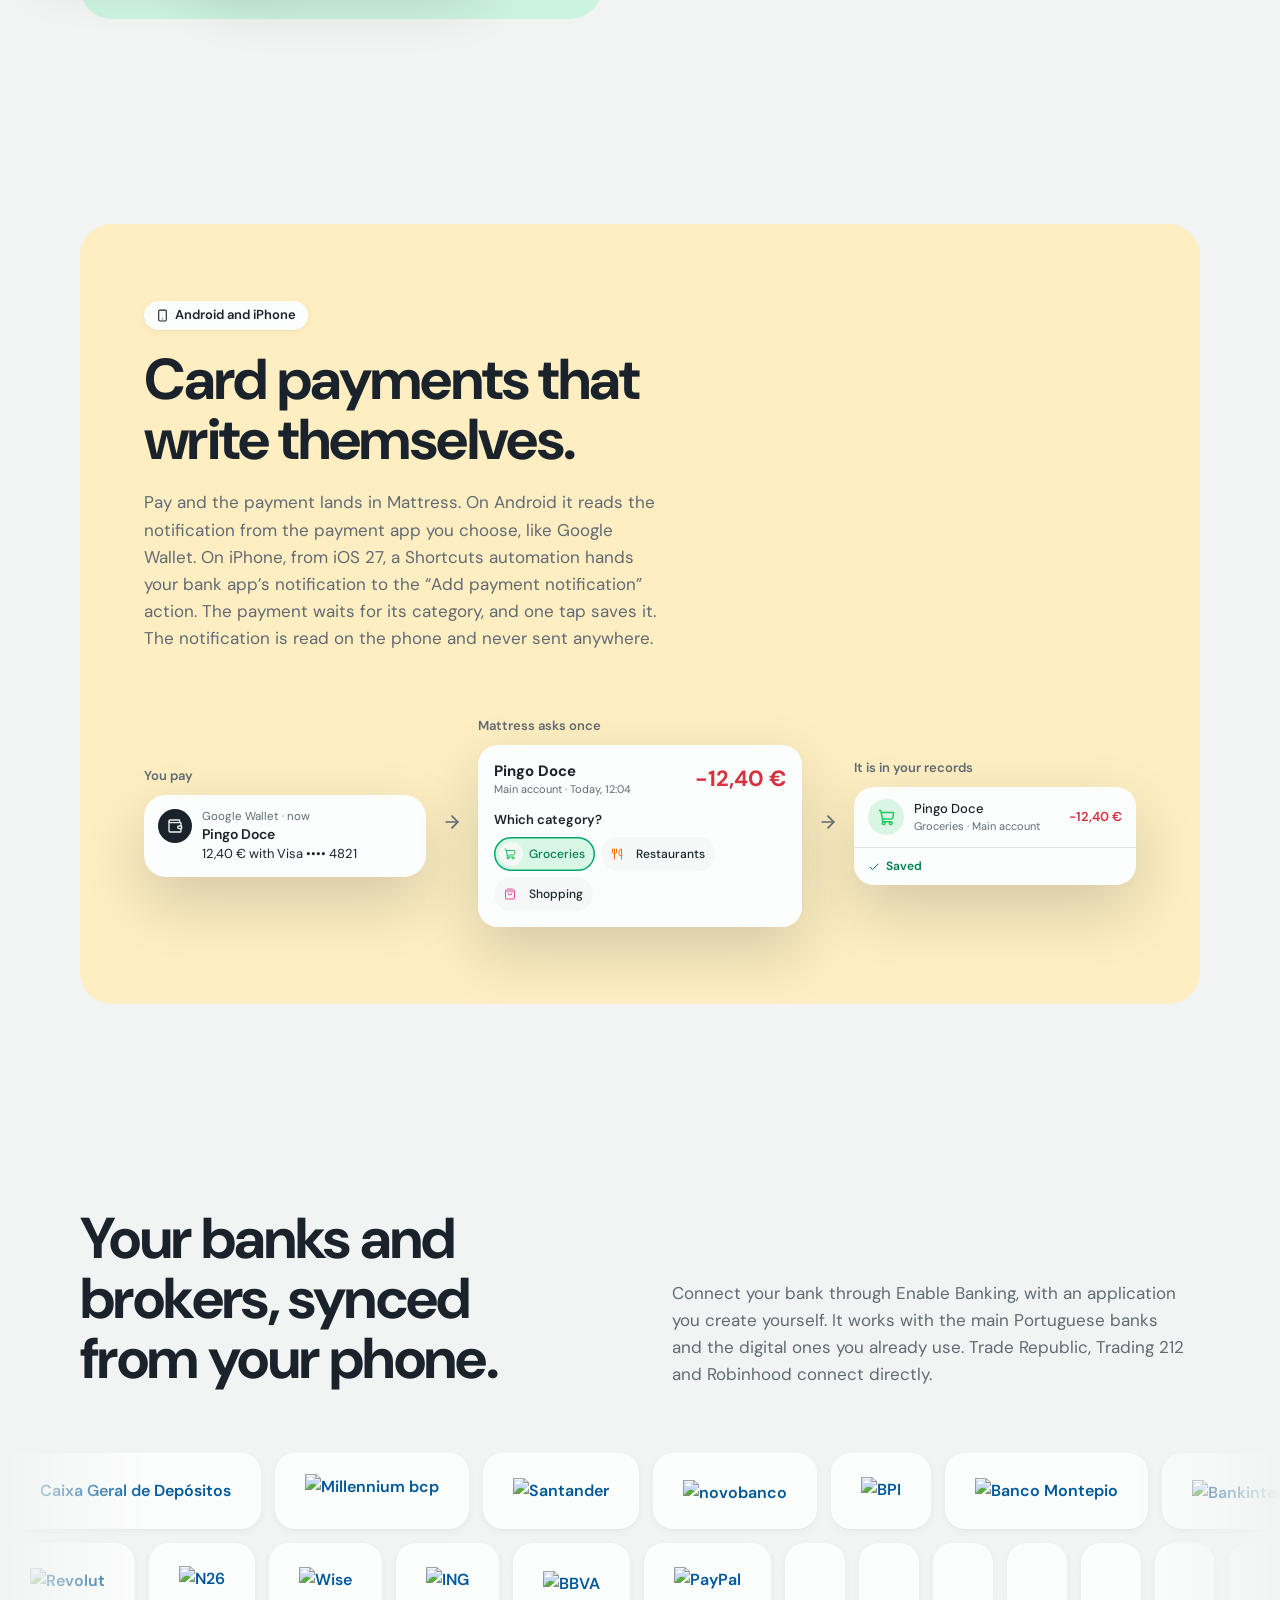
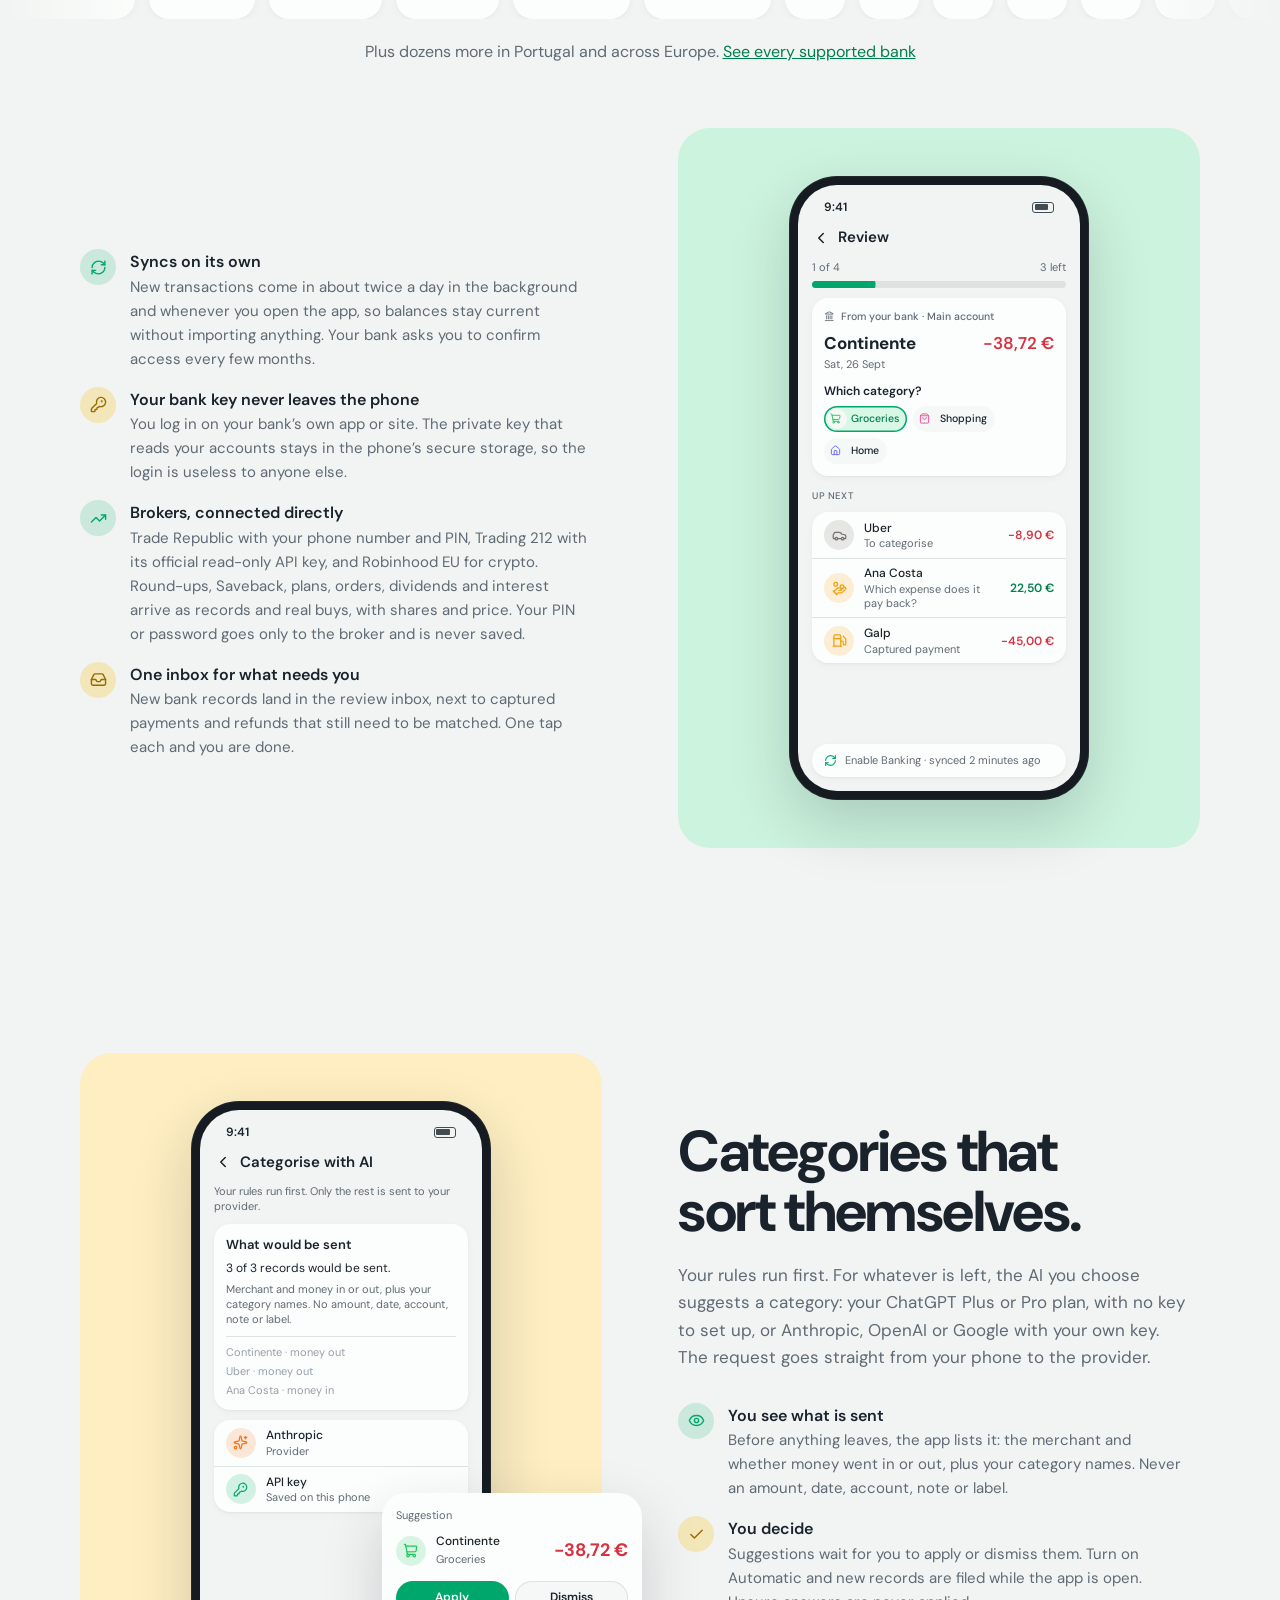
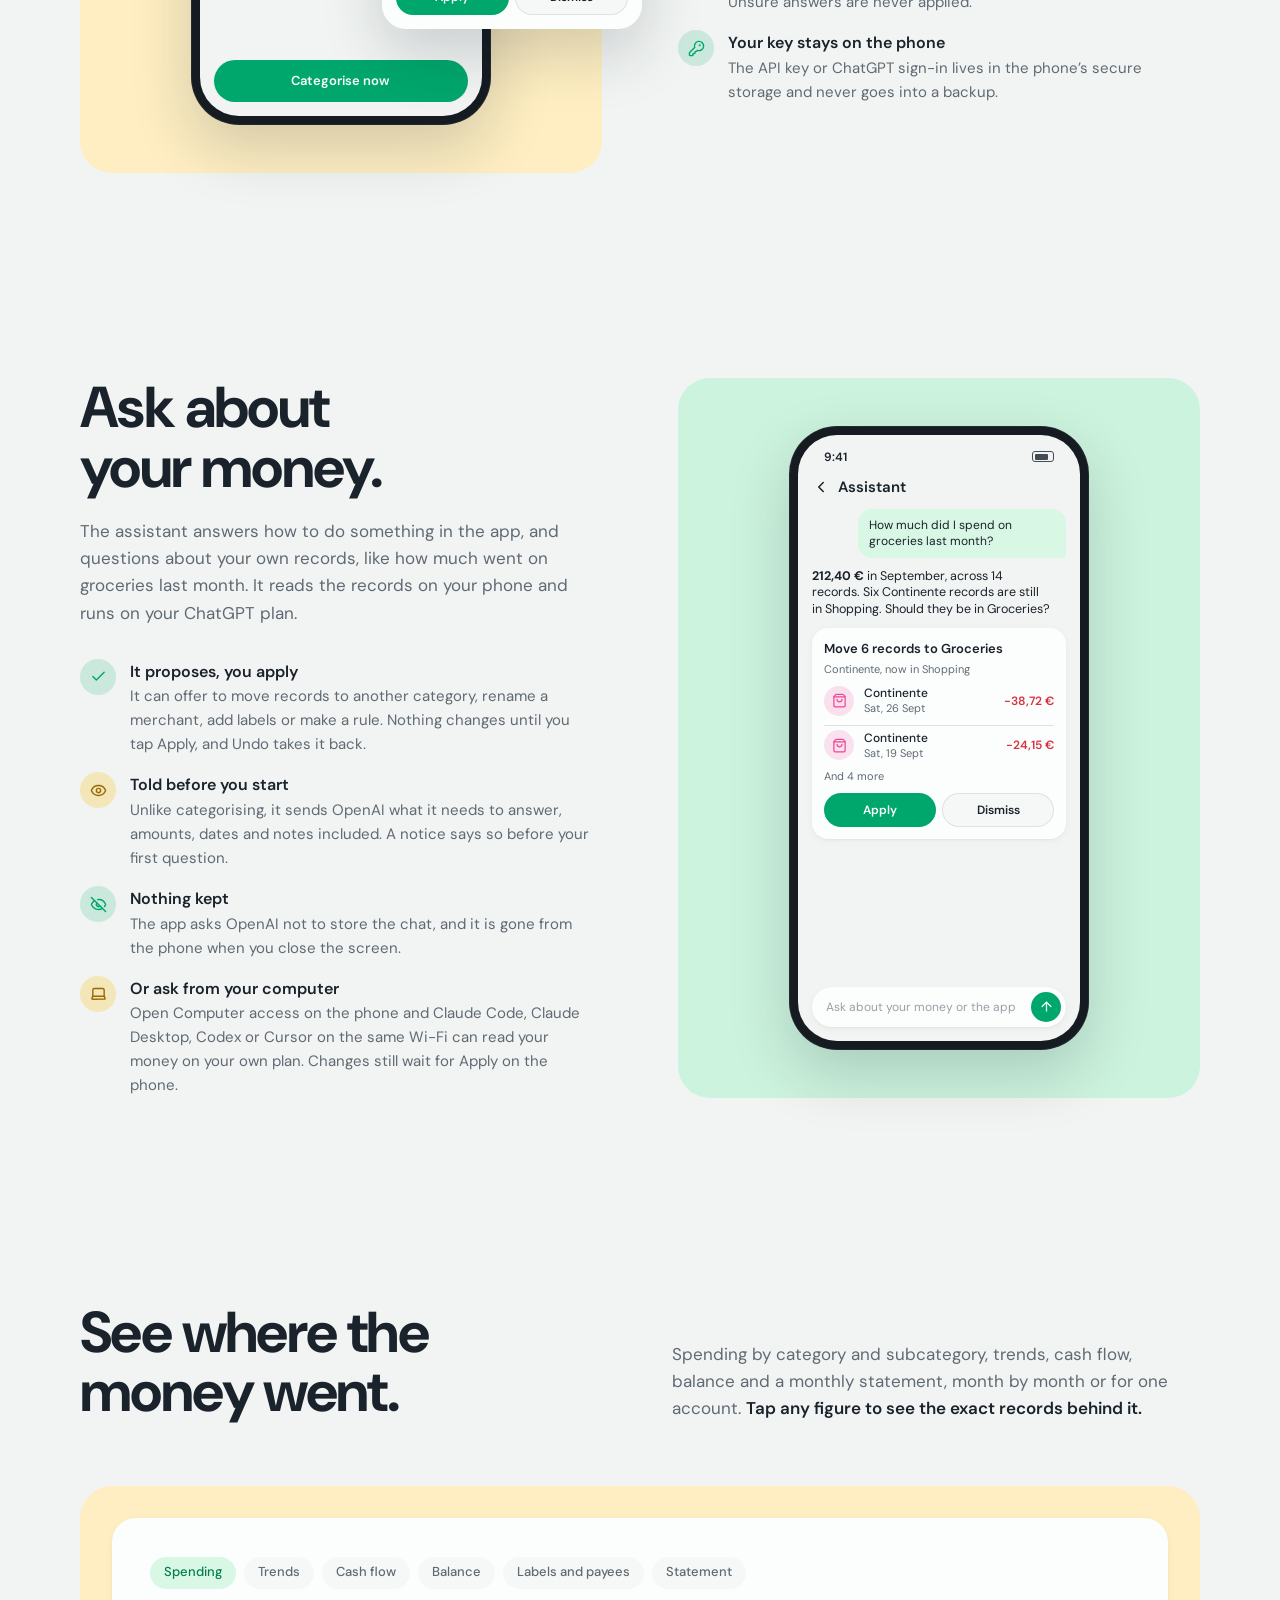
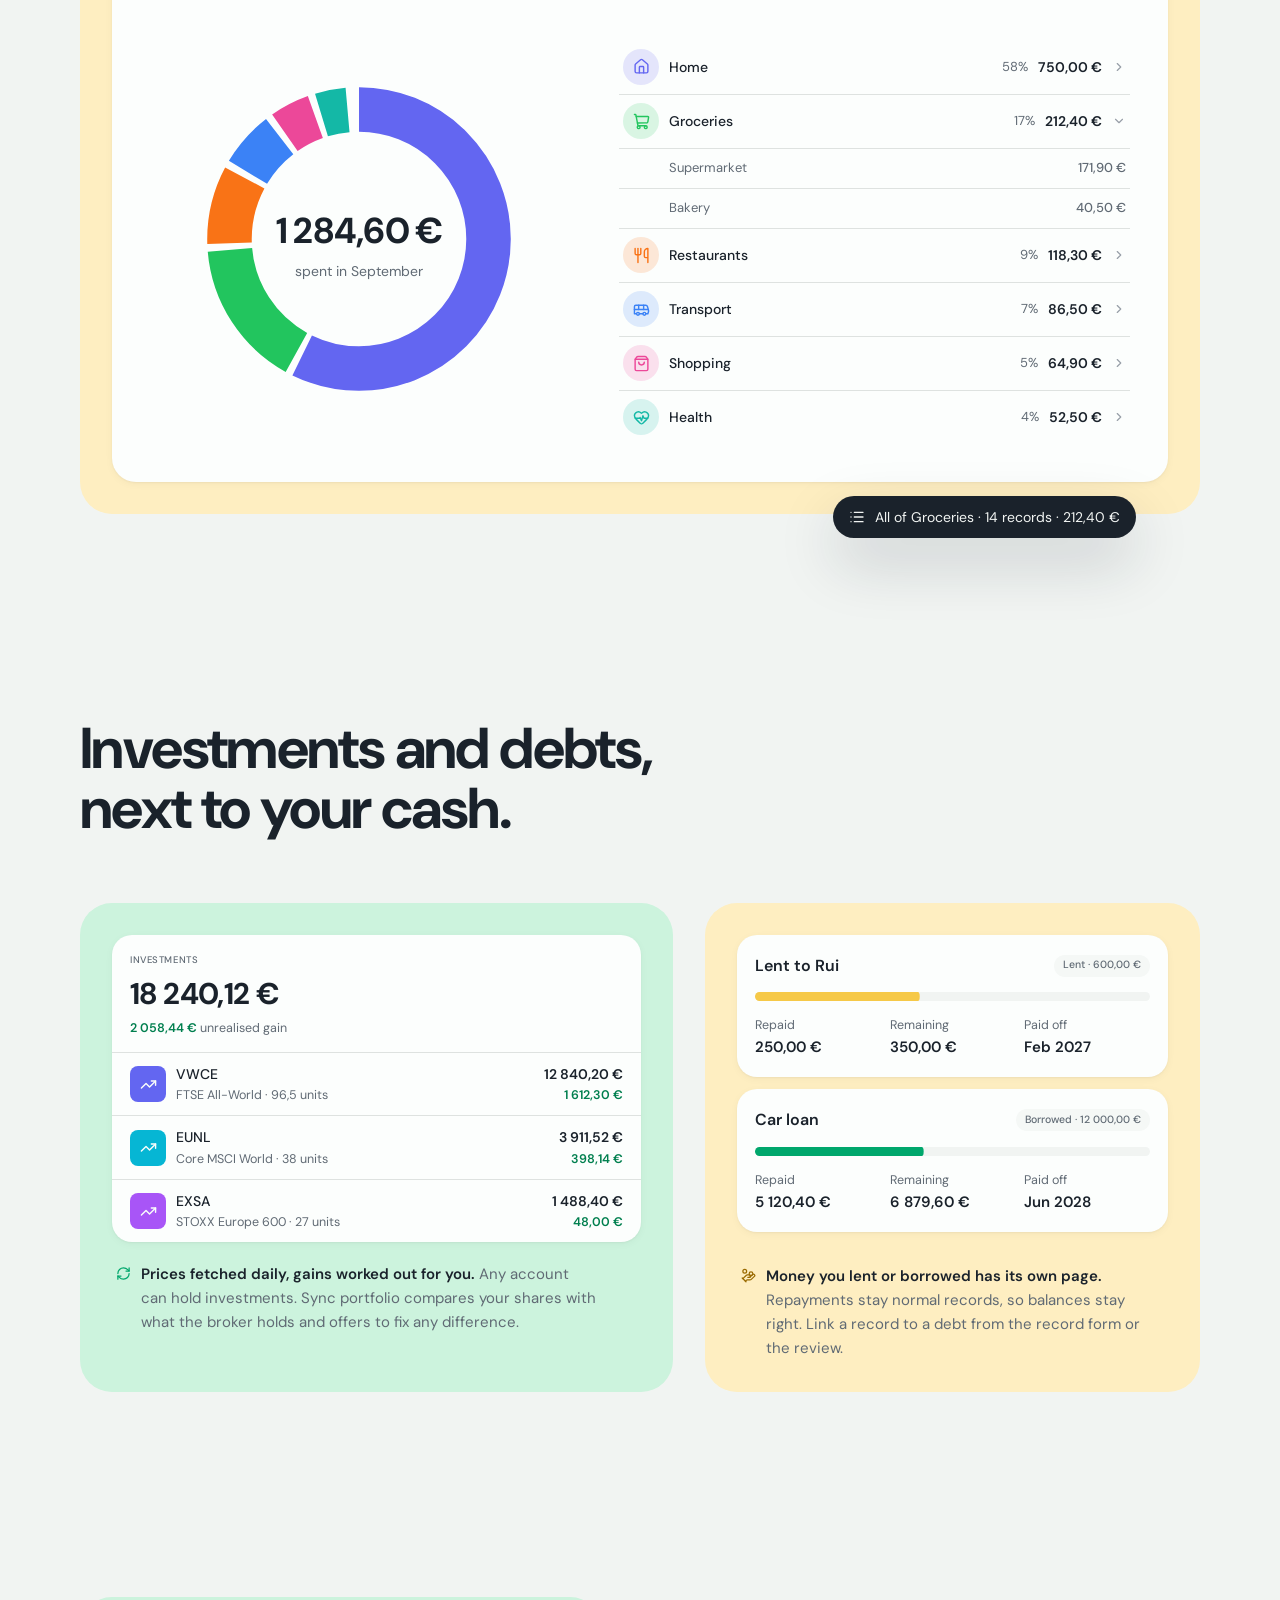
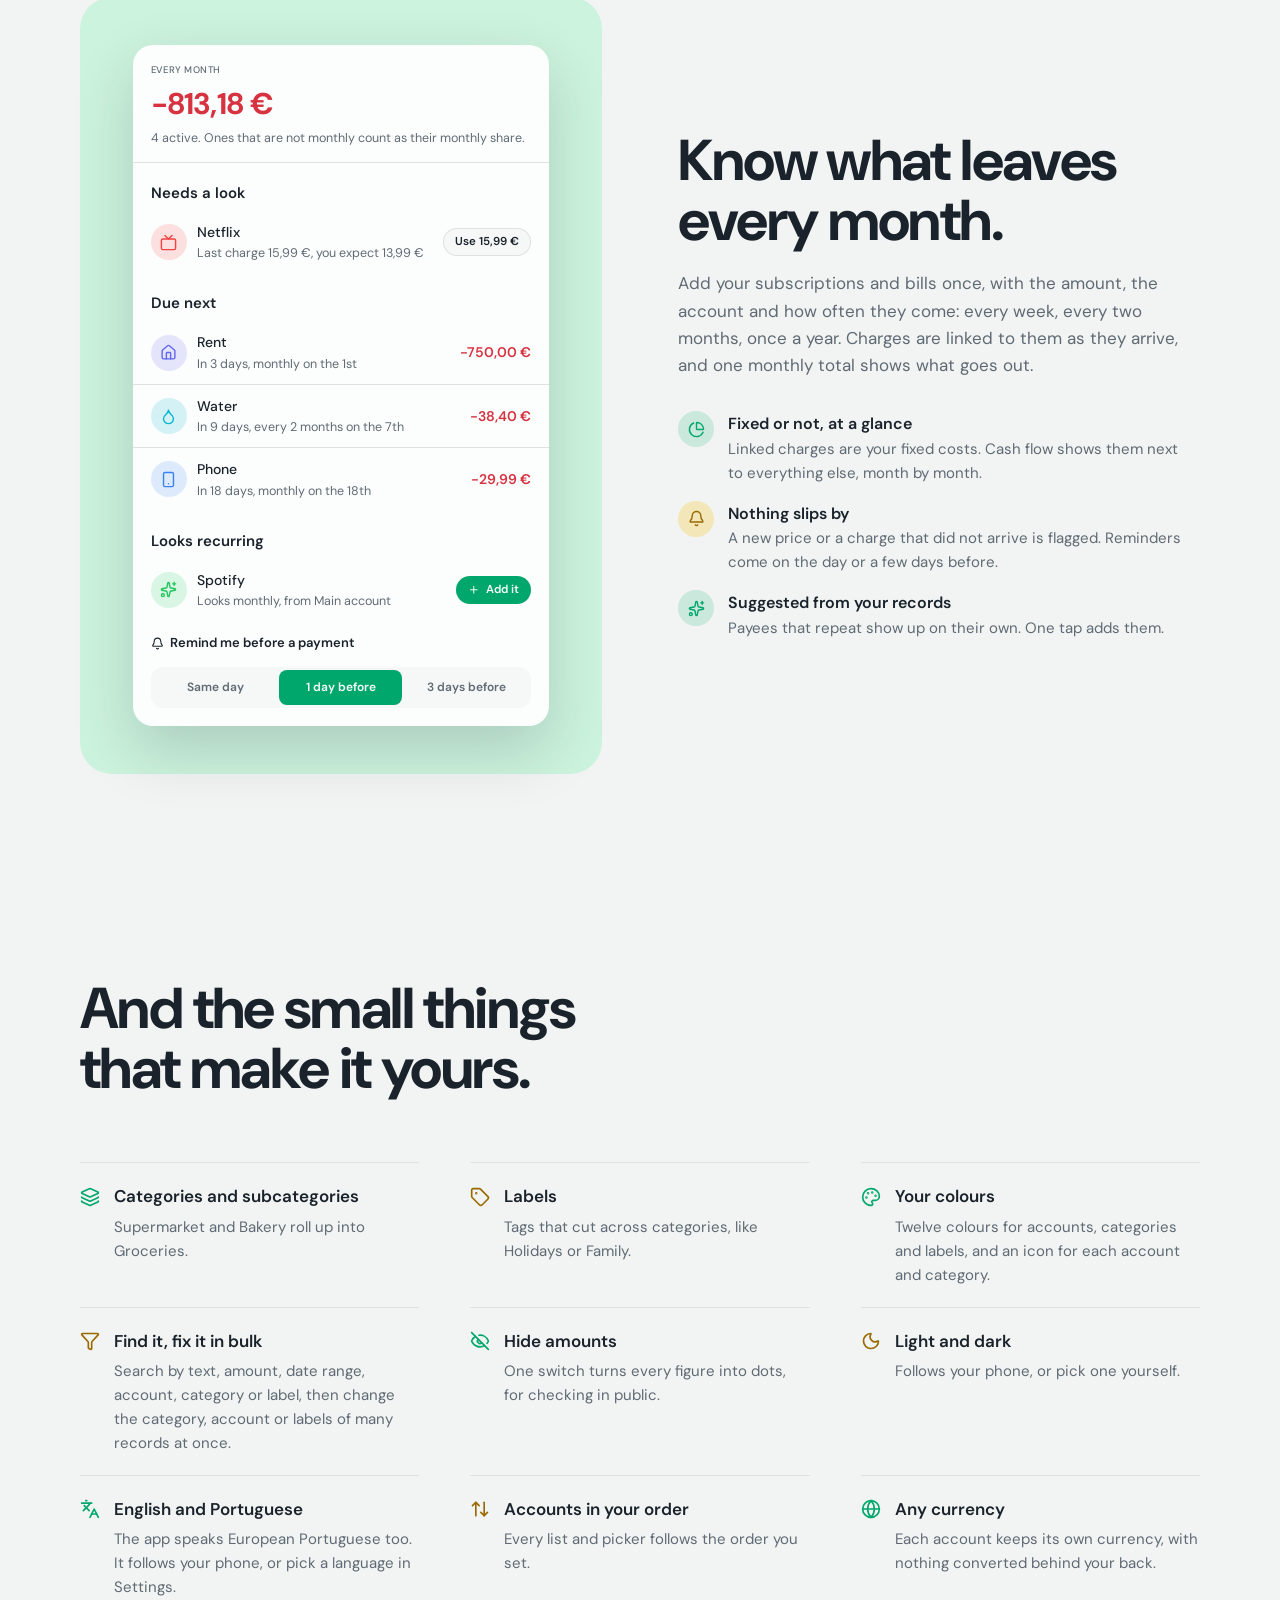
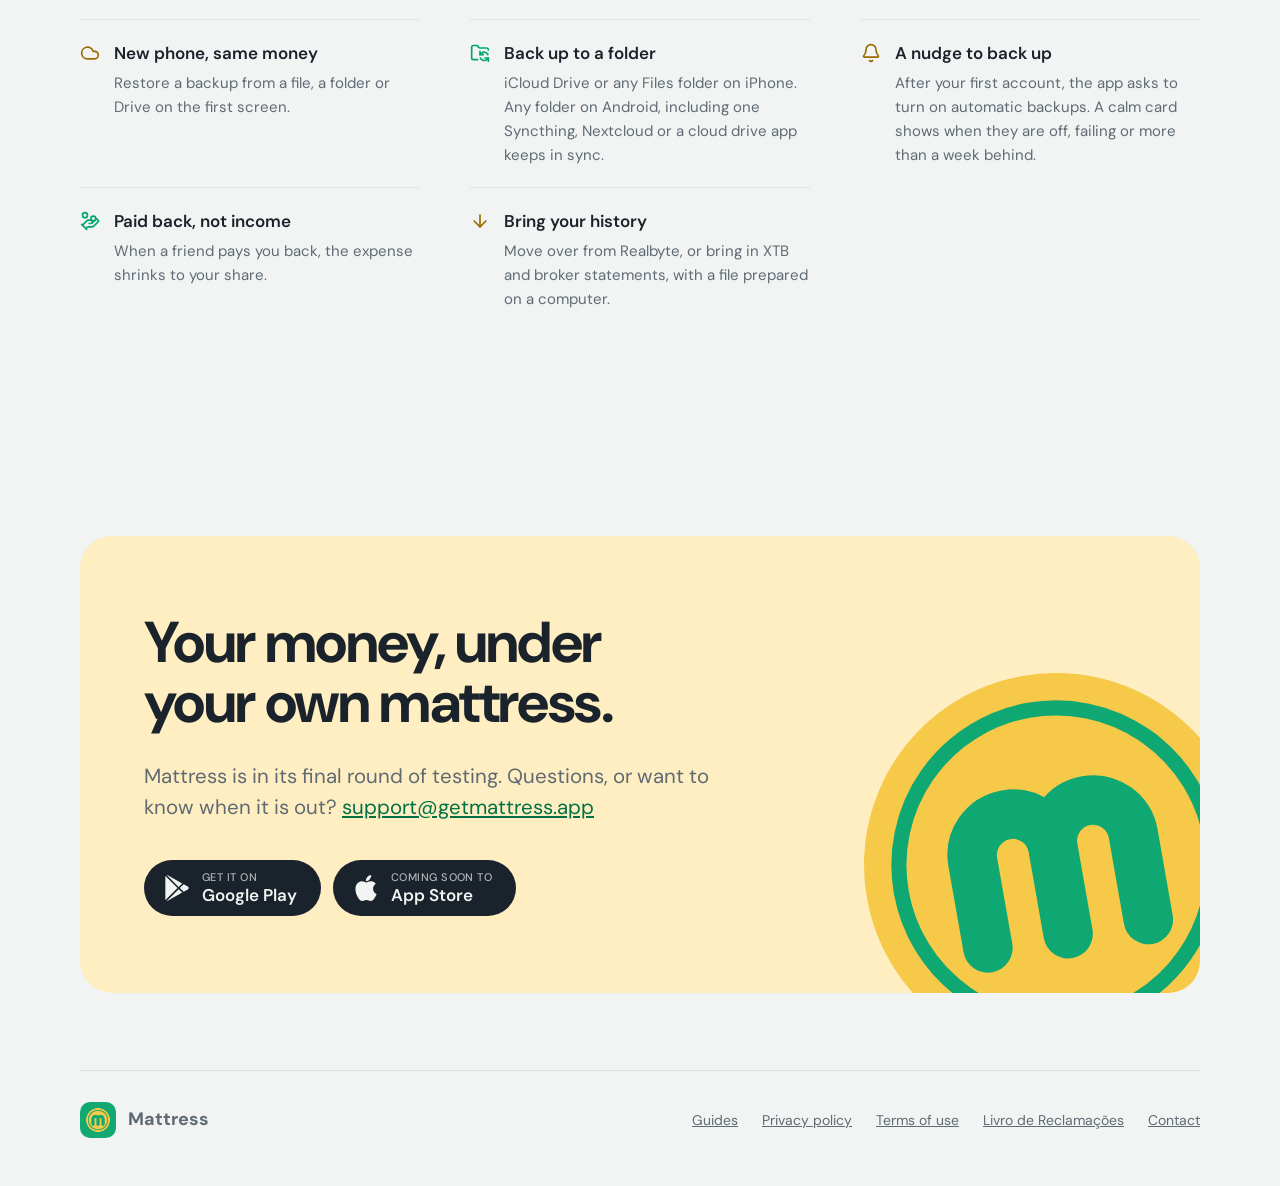
==== commit 7e7d0604: "feat: link the Google Play badges to the live store listing Mattress is going live on Google Play, s" ====
--- a/index.html
+++ b/index.html
@@ -393,12 +393,13 @@
             records stay on your phone, behind your fingerprint or Face ID.
           </p>
           <div class="stores" aria-label="App stores">
-            <span class="store"
+            <a
+              class="store"
+              href="https://play.google.com/store/apps/details?id=app.getmattress"
+              rel="noopener"
               ><svg class="logo" aria-hidden="true">
                 <use href="#i-googleplay" /></svg
-              ><span
-                ><small>Coming soon to</small><b>Google Play</b></span
-              ></span
+              ><span><small>Get it on</small><b>Google Play</b></span></a
             >
             <span class="store"
               ><svg class="logo" aria-hidden="true"><use href="#i-apple" /></svg
@@ -2158,12 +2159,13 @@
             <a href="mailto:support@getmattress.app">support@getmattress.app</a>
           </p>
           <div class="stores reveal" style="--d: 150ms" aria-label="App stores">
-            <span class="store"
+            <a
+              class="store"
+              href="https://play.google.com/store/apps/details?id=app.getmattress"
+              rel="noopener"
               ><svg class="logo" aria-hidden="true">
                 <use href="#i-googleplay" /></svg
-              ><span
-                ><small>Coming soon to</small><b>Google Play</b></span
-              ></span
+              ><span><small>Get it on</small><b>Google Play</b></span></a
             >
             <span class="store"
               ><svg class="logo" aria-hidden="true"><use href="#i-apple" /></svg
--- a/styles.css
+++ b/styles.css
@@ -396,6 +396,19 @@
   cursor: default;
 }
 
+a.store {
+  text-decoration: none;
+  cursor: pointer;
+}
+
+a.store:hover {
+  background: var(--primary-deep);
+}
+
+a.store:hover small {
+  opacity: 1;
+}
+
 .store span {
   display: flex;
   flex-direction: column;
